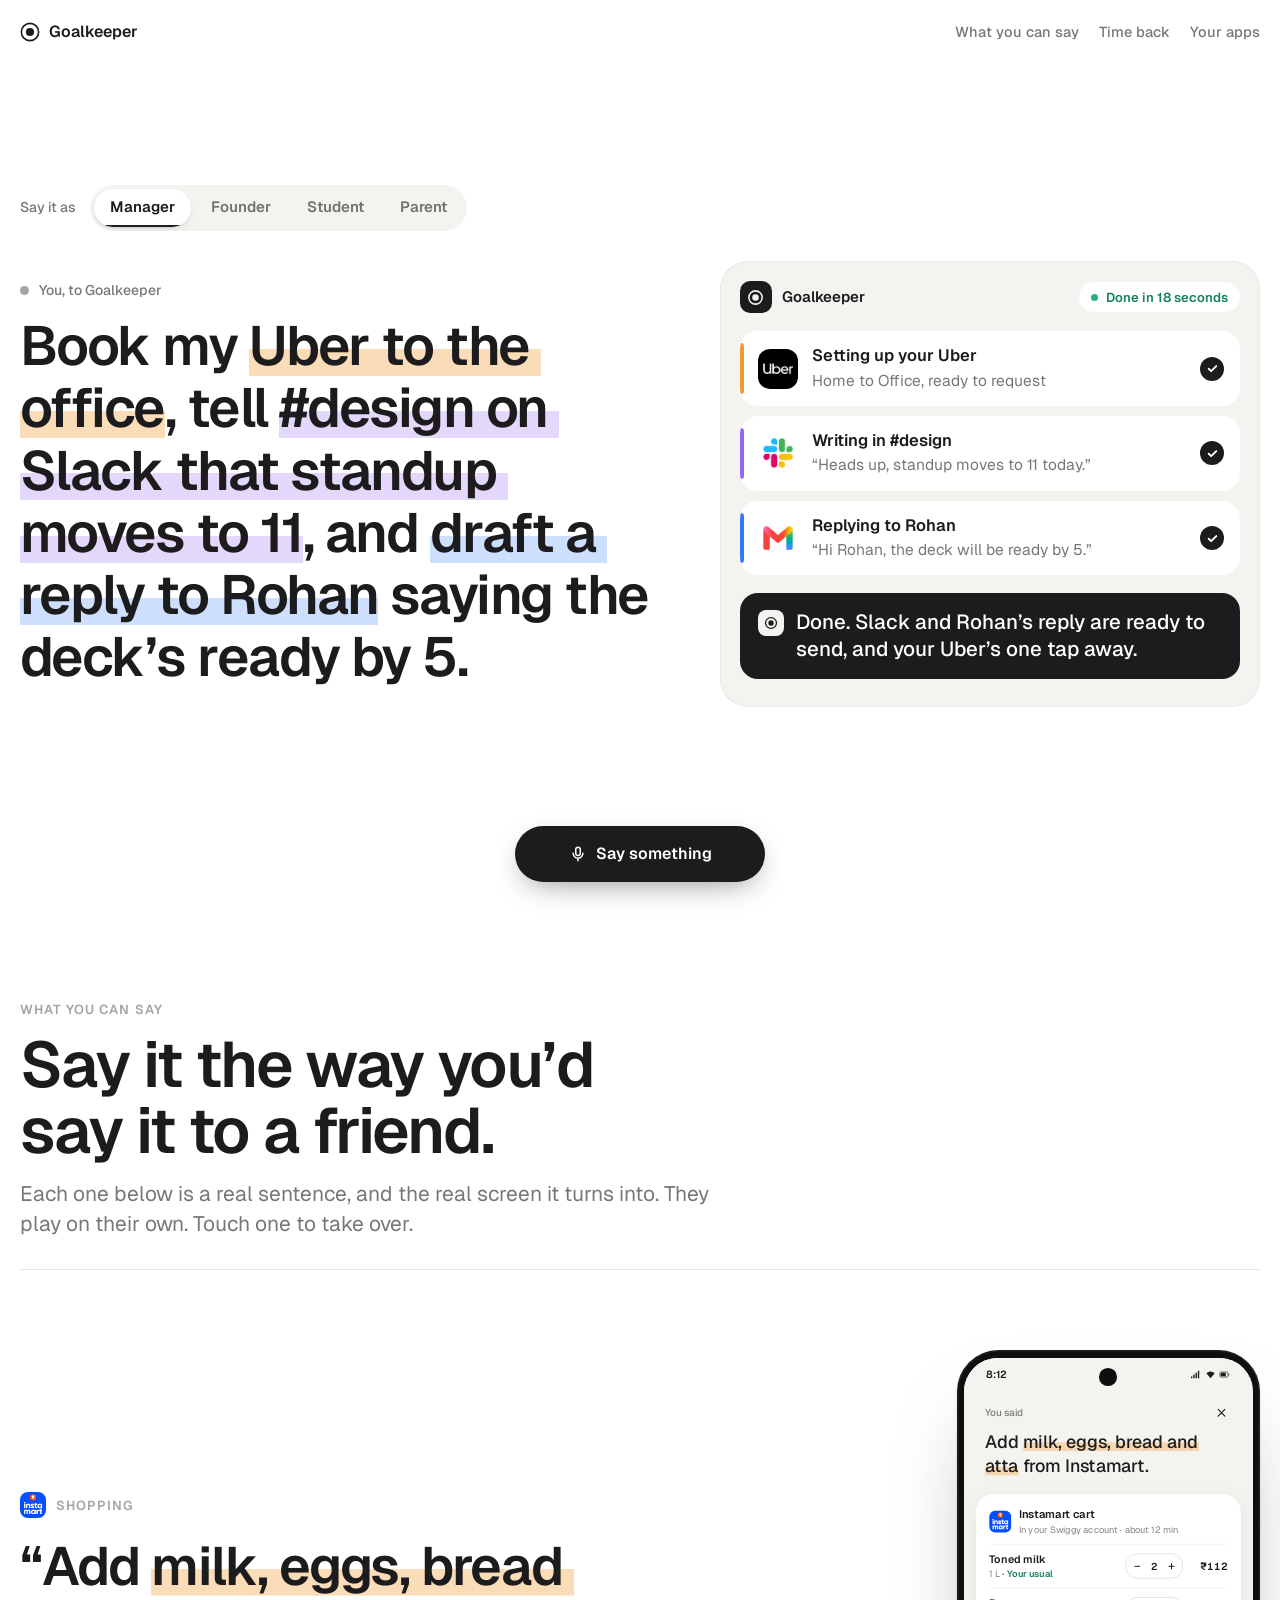
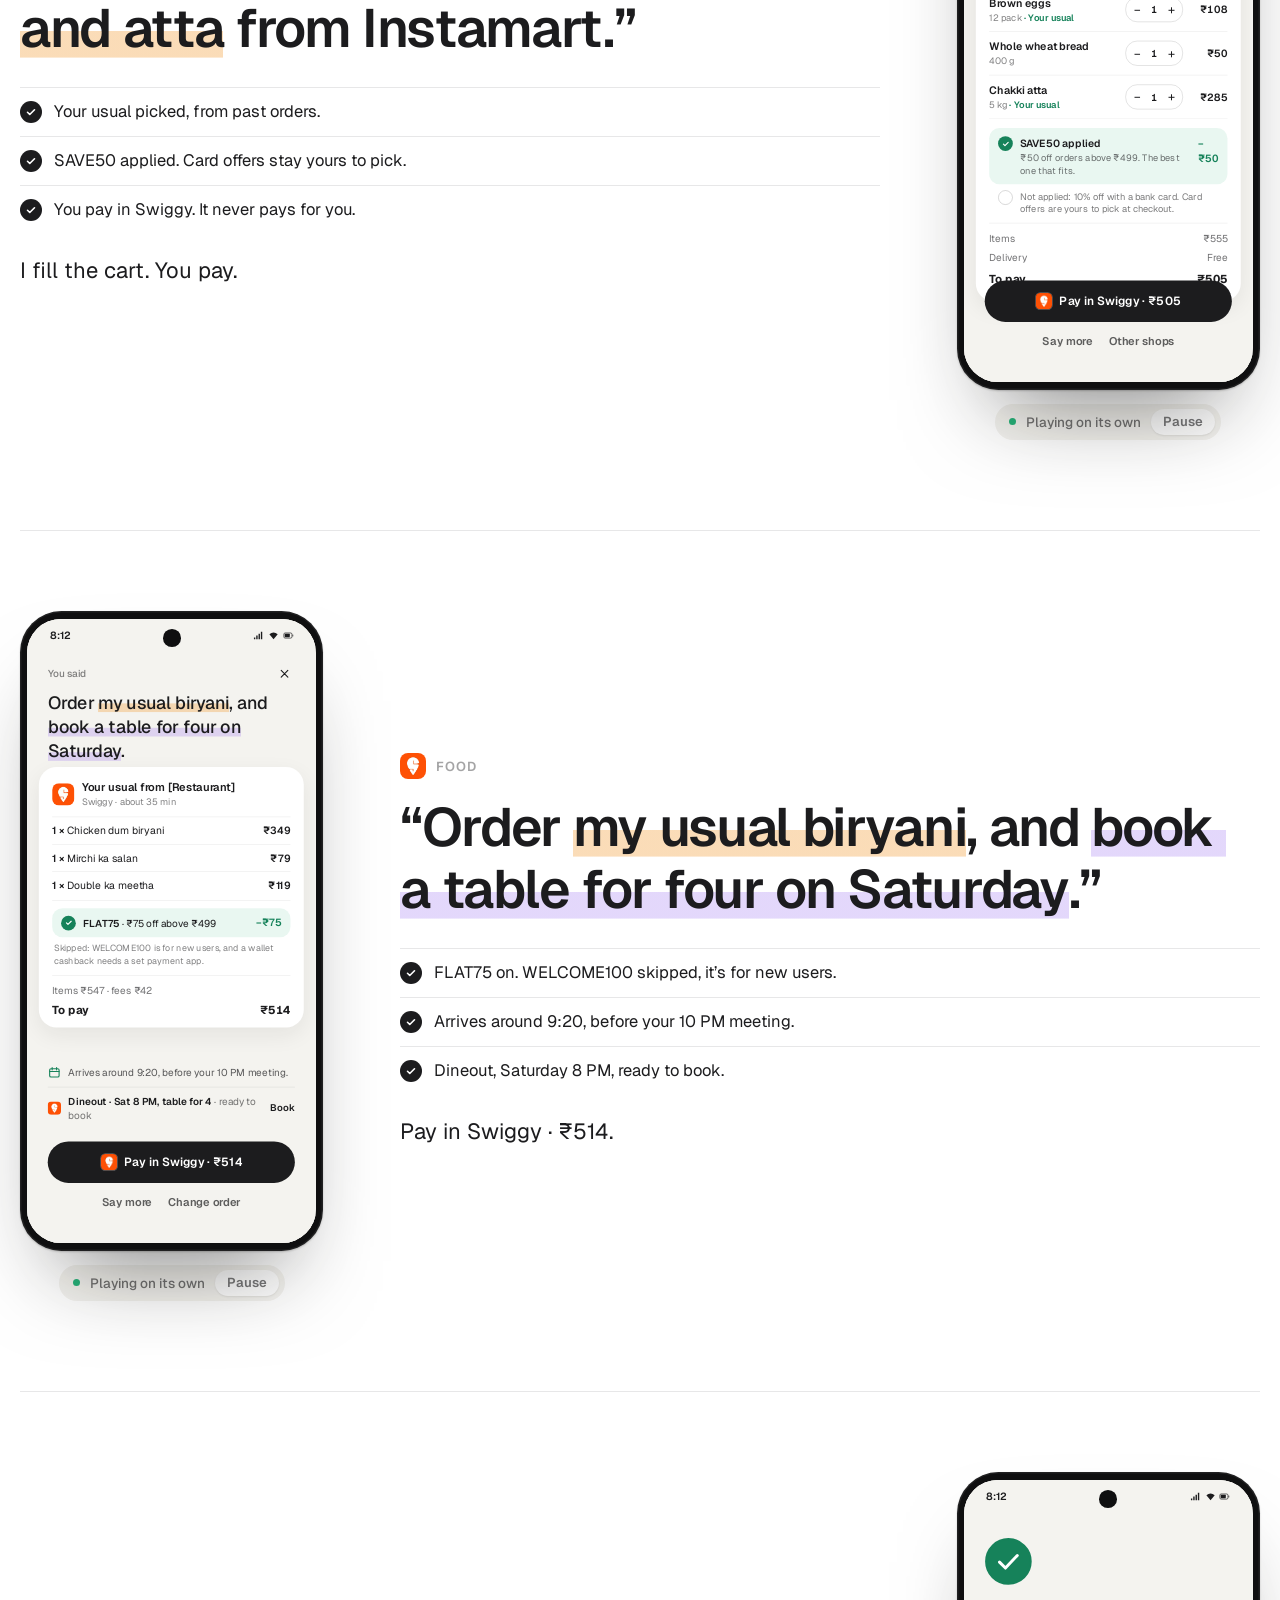
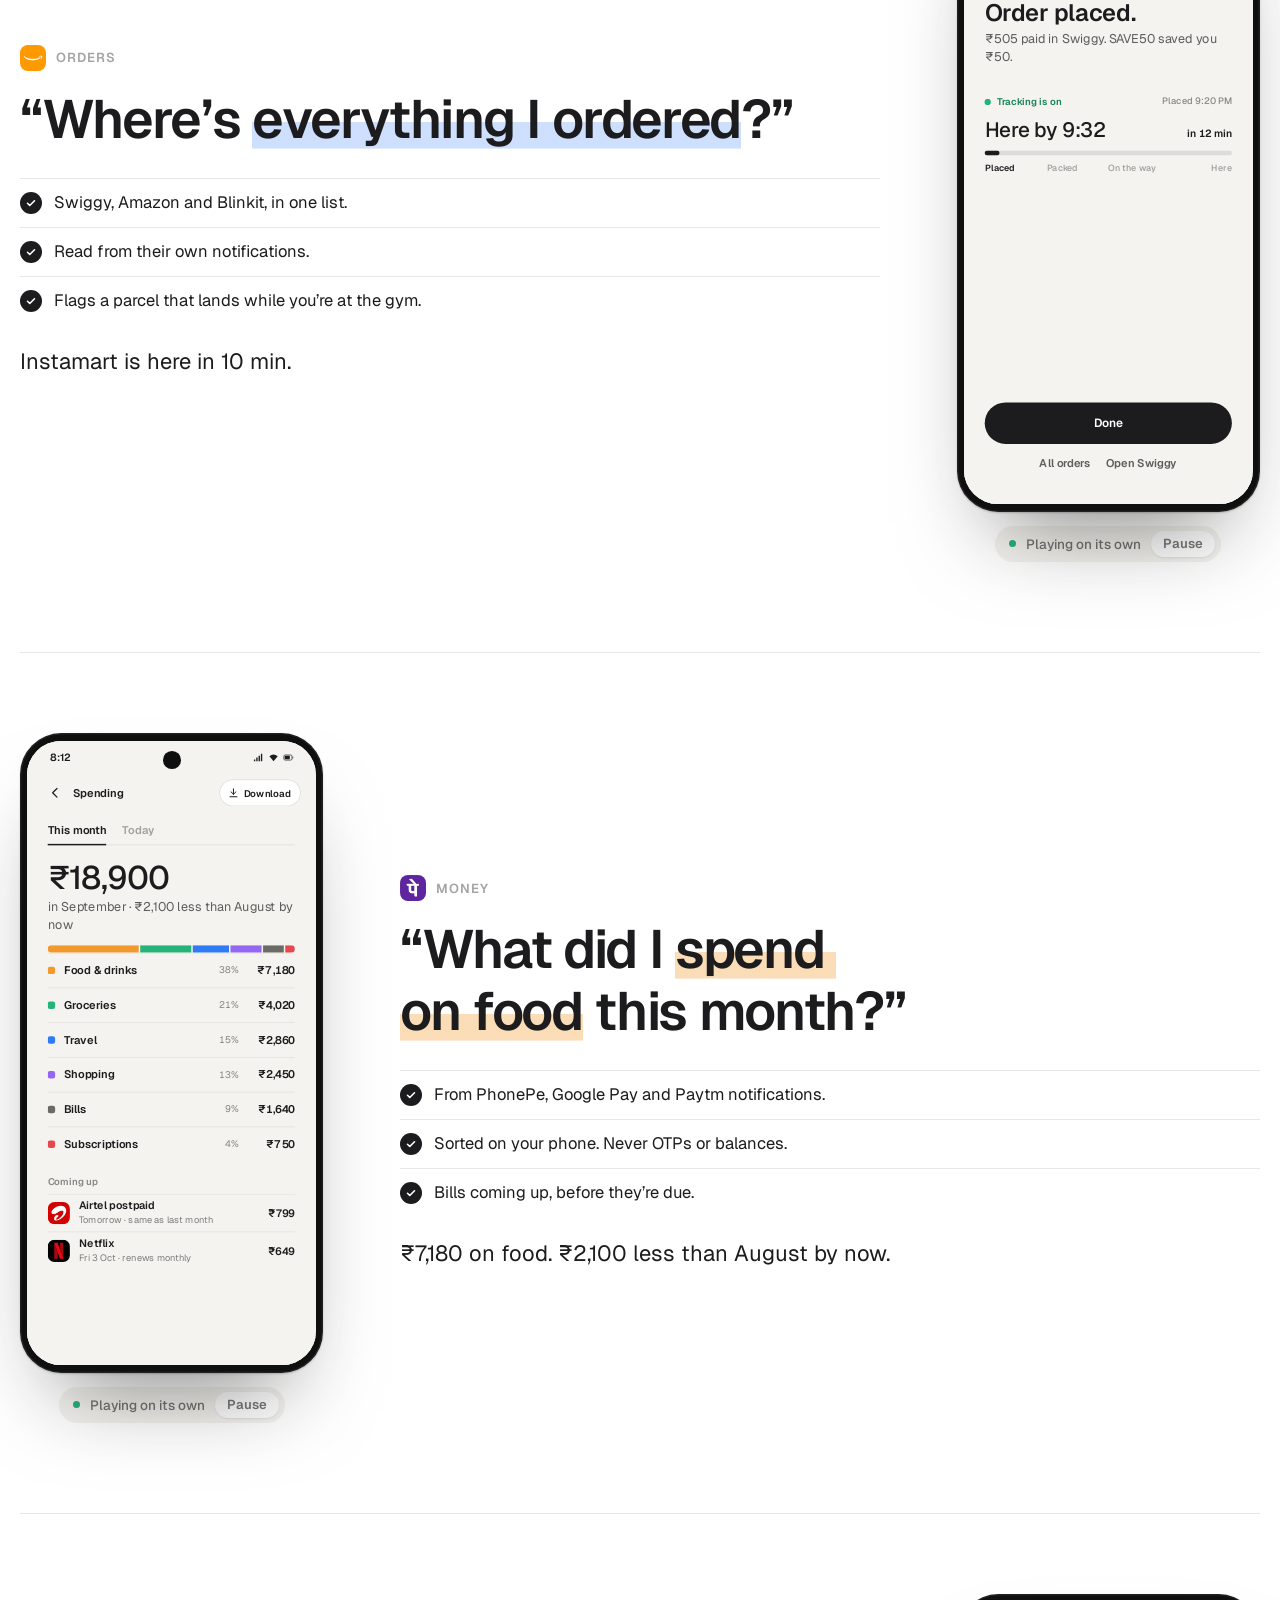
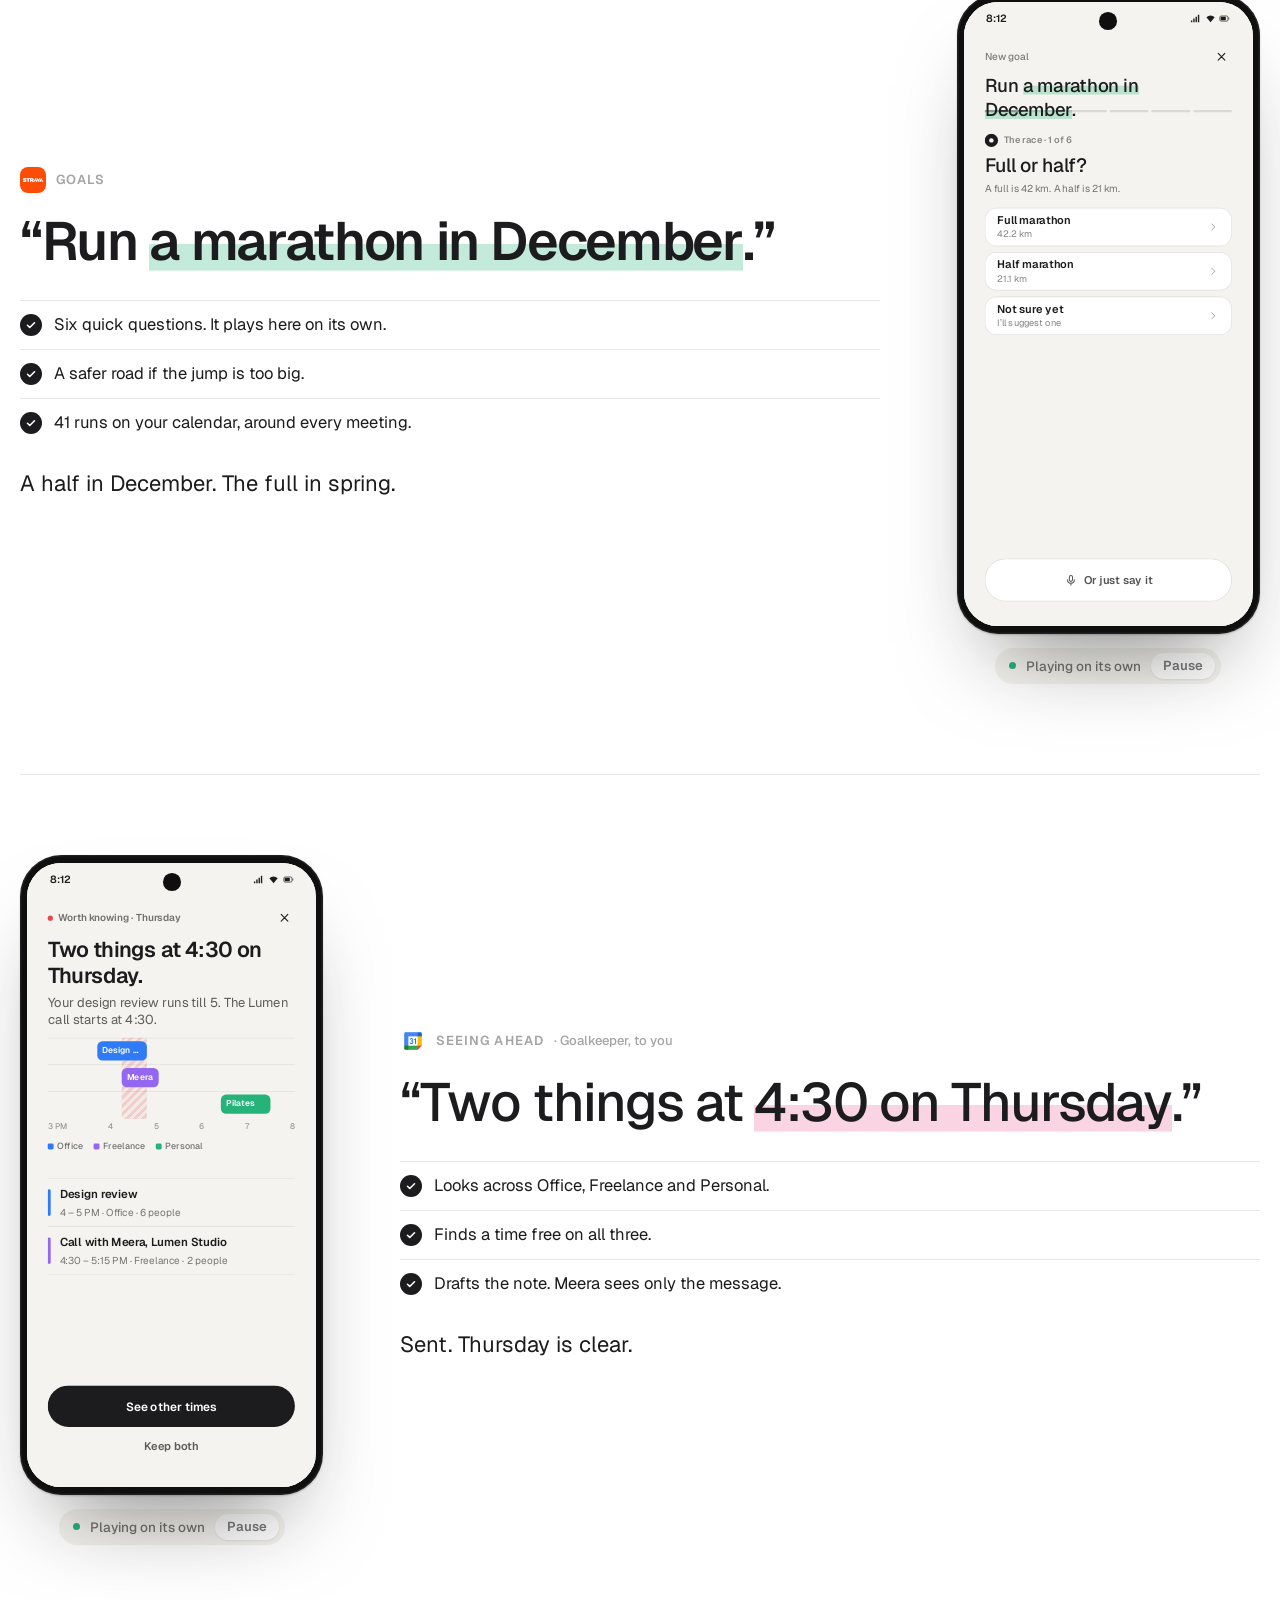
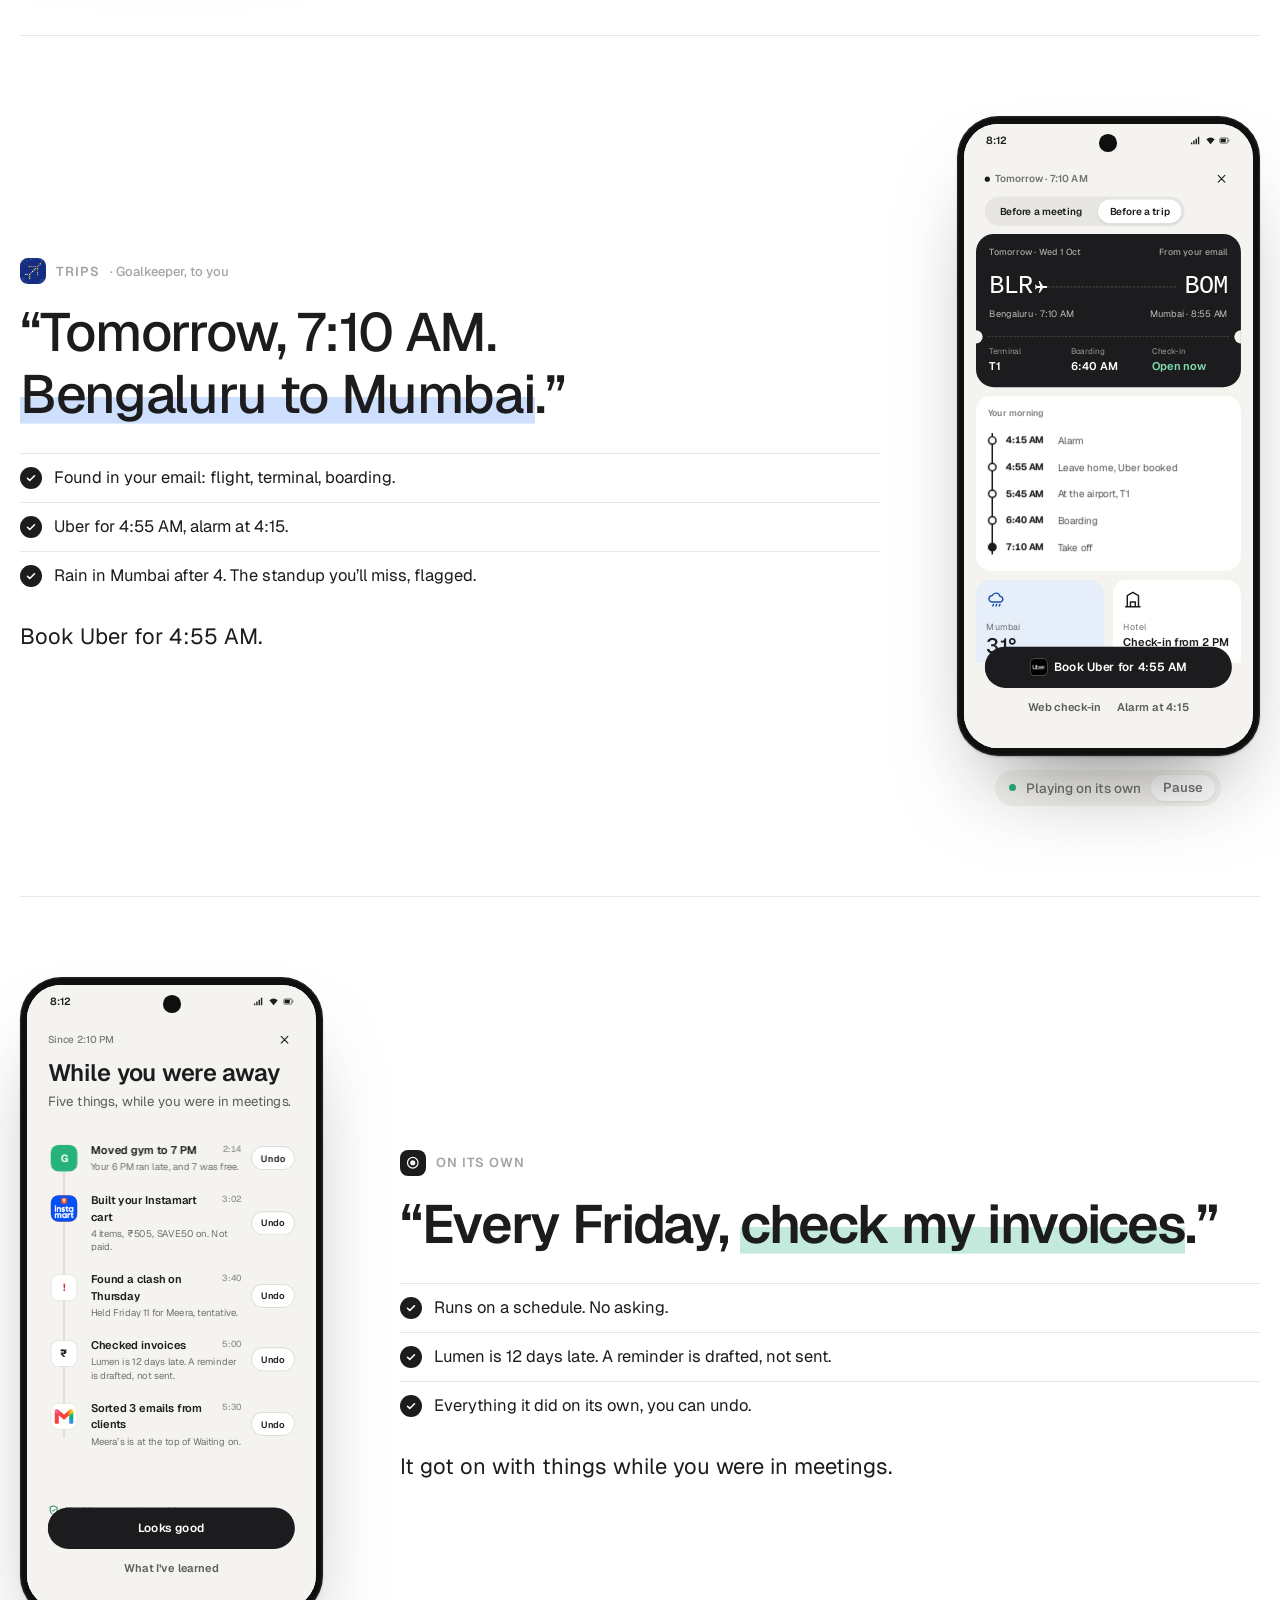
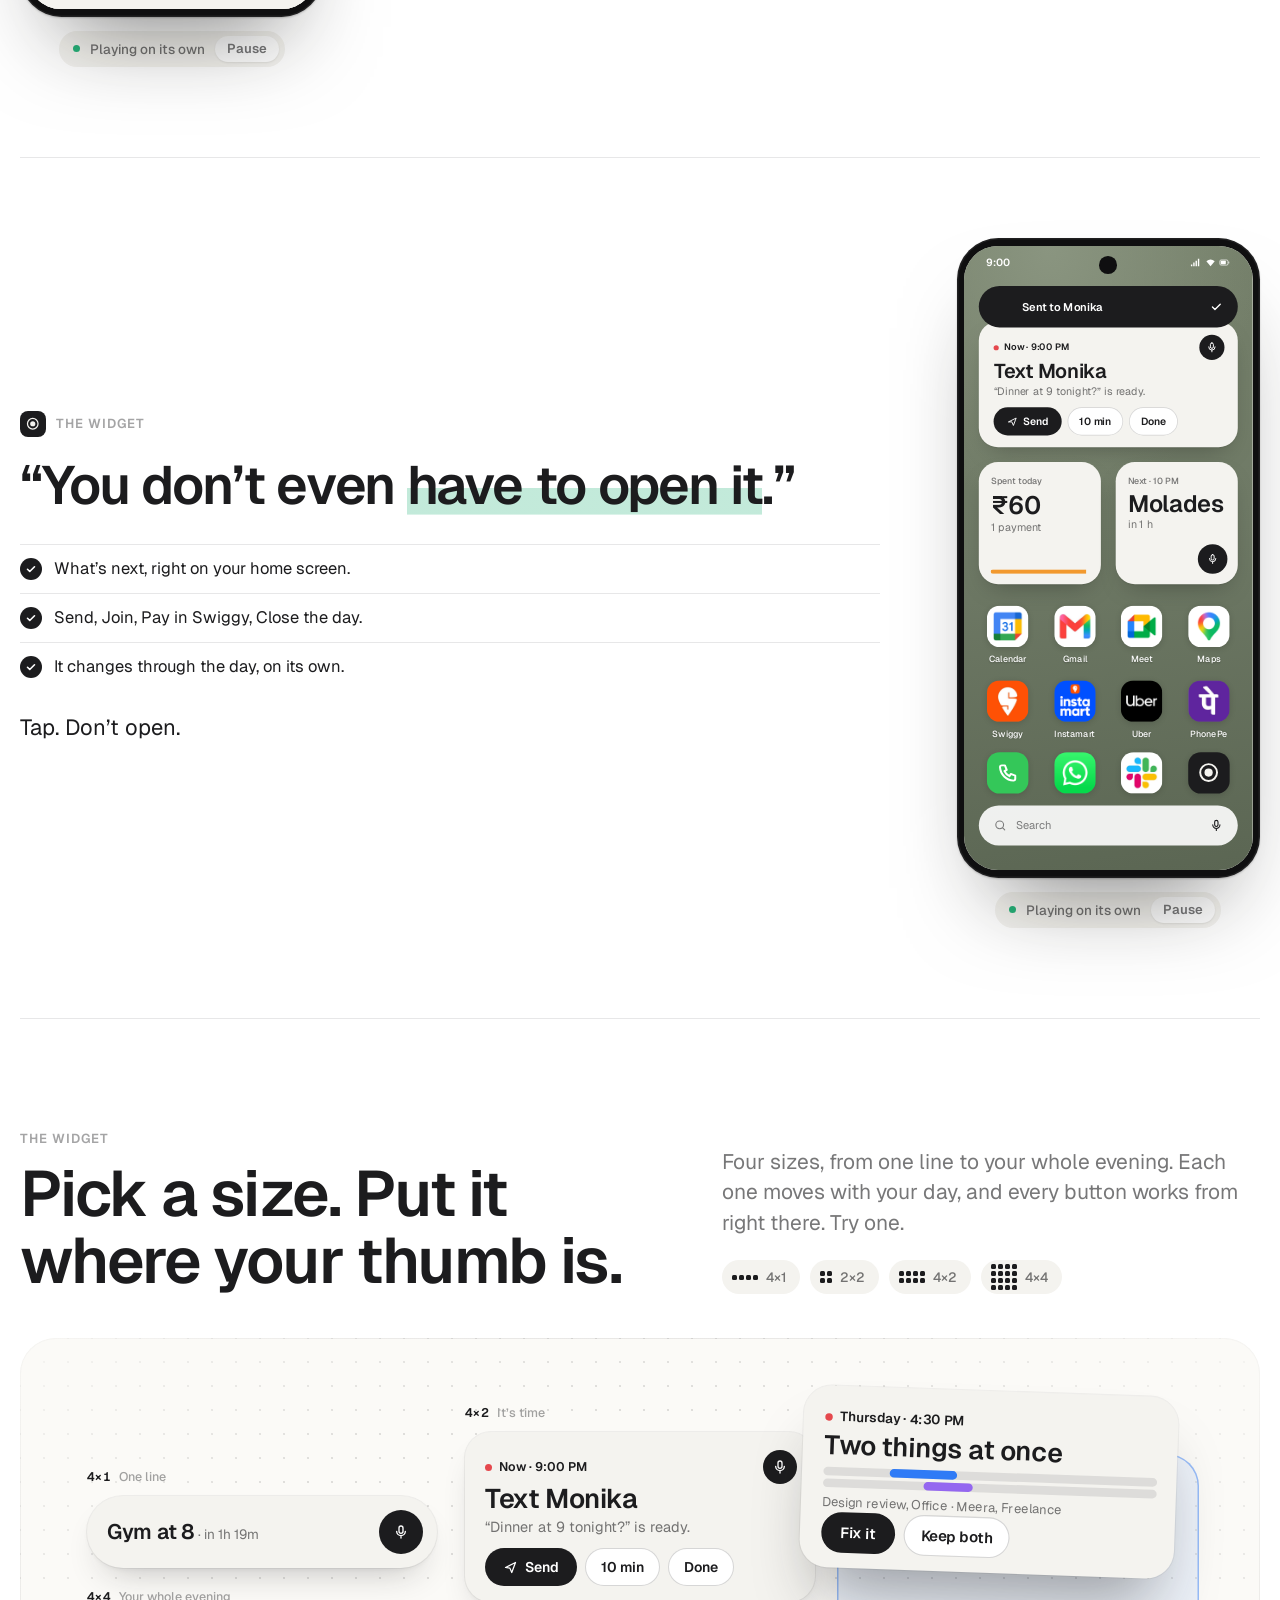
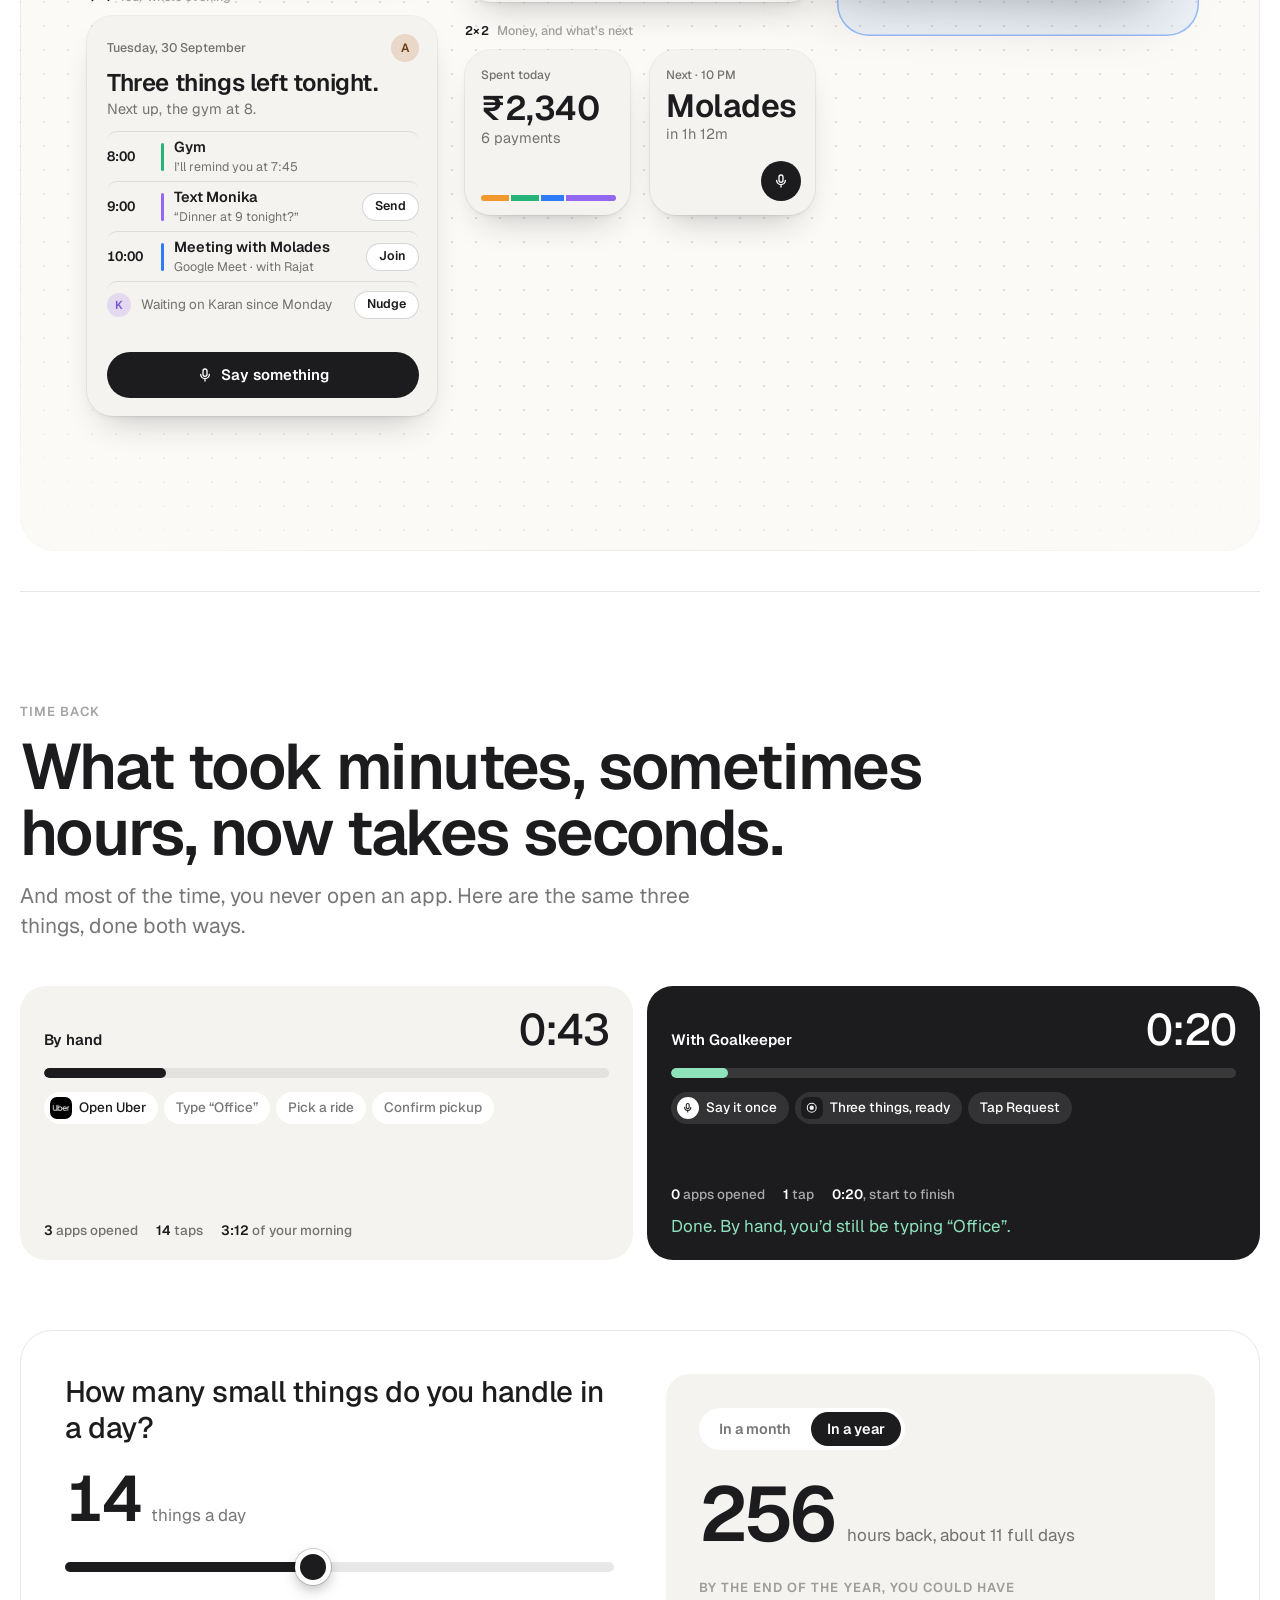
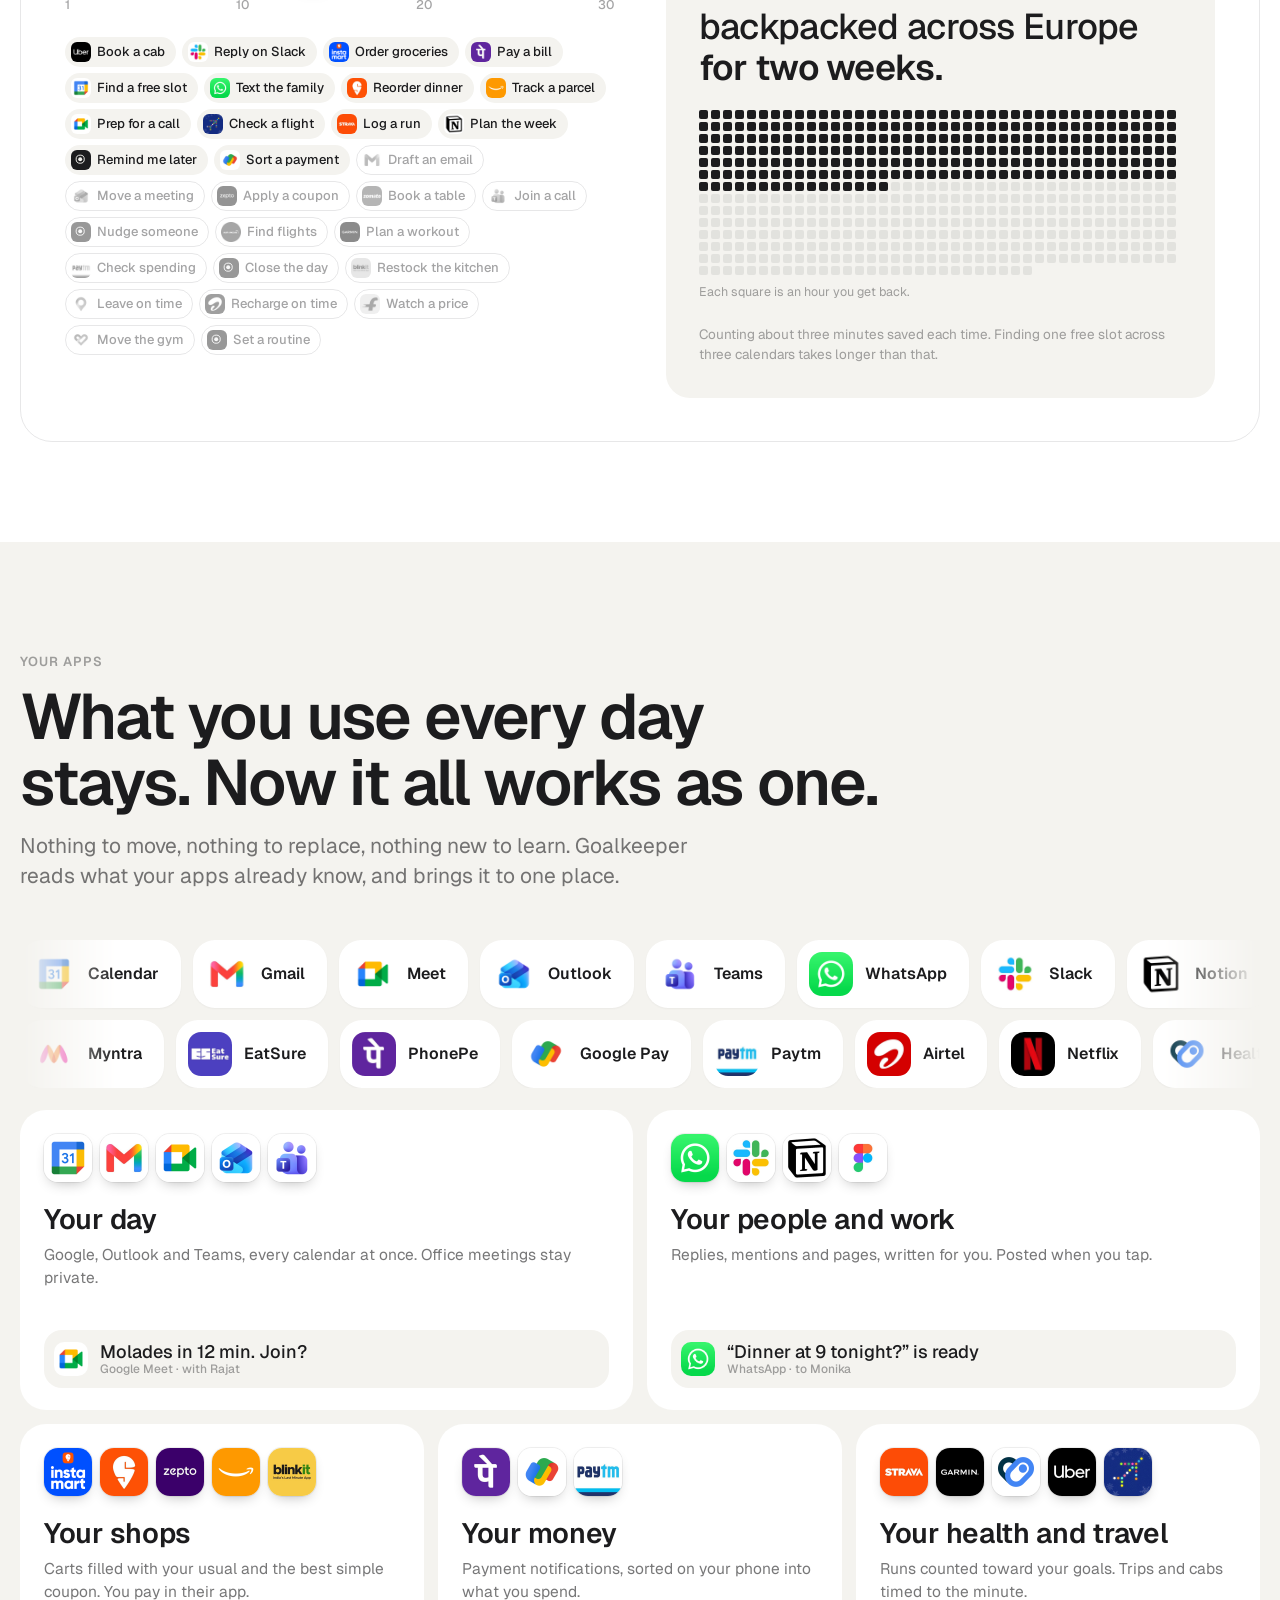
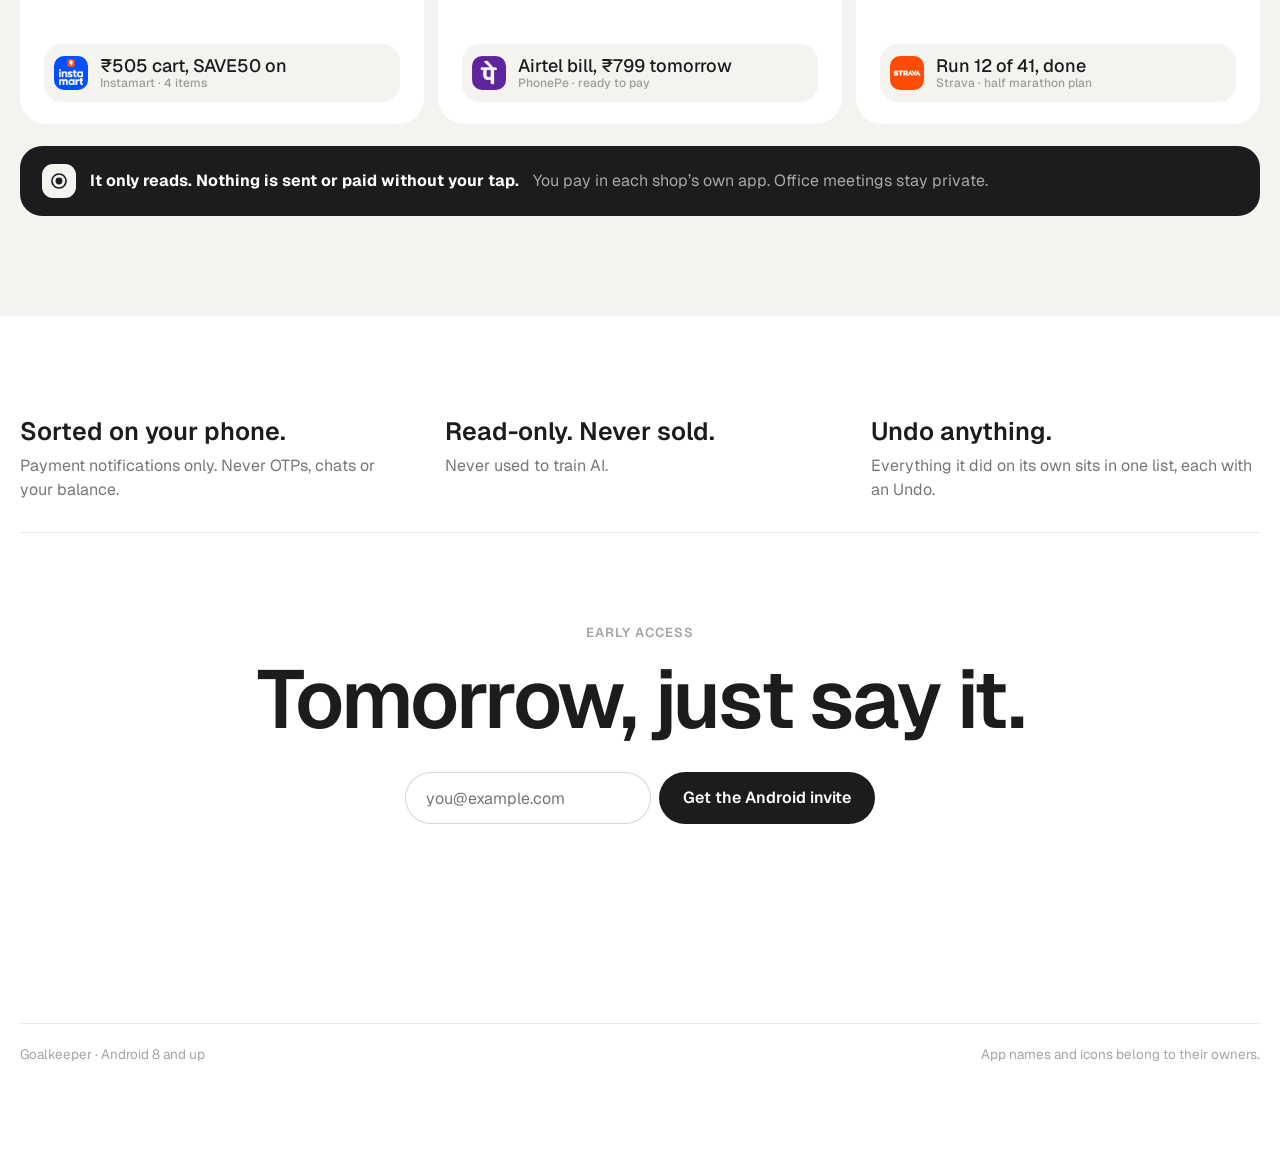
==== index.html @ 6b9ea8ff "Geist everywhere, no serif Newsreader is gone from the site, the widget kit and the screen boards. H" ====
<!doctype html>
<html lang="en">
<head>
<meta charset="utf-8">
<meta name="viewport" content="width=device-width,initial-scale=1,viewport-fit=cover">
<title>Goalkeeper · Just say it</title>
<meta name="description" content="Say it once. Goalkeeper fills the cart, finds the free slot, drafts the reply and puts your day on your home screen. For Android.">
<meta name="theme-color" content="#FFFFFF">
<meta property="og:type" content="website">
<meta property="og:title" content="Goalkeeper · Just say it">
<meta property="og:description" content="What took minutes, sometimes hours, now takes seconds. And most of the time, you never open an app.">
<meta property="og:url" content="https://goalkeeper-dun.vercel.app/">
<meta property="og:image" content="https://goalkeeper-dun.vercel.app/assets/og.jpg">
<meta property="og:image:width" content="2400">
<meta property="og:image:height" content="1260">
<meta property="og:image:alt" content="Goalkeeper: Say it once. I’ll take it from there. Home screen widgets with a meeting about to start and Join tapped.">
<meta name="twitter:card" content="summary_large_image">
<meta name="twitter:image" content="https://goalkeeper-dun.vercel.app/assets/og.jpg">
<link rel="icon" href="favicon.svg" type="image/svg+xml">
<link rel="preconnect" href="https://fonts.googleapis.com">
<link rel="preconnect" href="https://fonts.gstatic.com" crossorigin>
<link href="https://fonts.googleapis.com/css2?family=Geist:wght@400;500;600;700&display=swap" rel="stylesheet">
<link rel="stylesheet" href="assets/css/kit.css">
<link rel="stylesheet" href="assets/css/site.css">
</head>
<body>
<main class="wrap" id="top">
  <header class="top">
    <a class="brand" href="#top" aria-label="Goalkeeper"><svg viewBox="0 0 22 22" fill="none" aria-hidden="true"><circle cx="11" cy="11" r="9.5" stroke="currentColor" stroke-width="1.8"/><circle cx="11" cy="11" r="4.5" fill="currentColor"/></svg>Goalkeeper</a>
    <span class="sp"></span>
    <a class="l" href="#say">What you can say</a><a class="l" href="#fast">Time back</a><a class="l" href="#apps">Your apps</a>
  </header>

  <section class="hero" aria-label="Say it once">
    <div class="whorow"><span>Say it as</span><div class="who" id="who" role="tablist" aria-label="Who is talking"></div></div>
    <div class="hgrid">
      <div>
        <div class="you"><span class="rec" id="rec"></span><span>You, to Goalkeeper</span></div>
        <p class="said" id="said" aria-live="polite"></p>
      </div>
      <div class="gkc listen" id="gkc" aria-live="polite">
        <div class="gkh"><span class="mk" id="mk1"></span>Goalkeeper<span class="stt"><i></i><span id="stt">Listening</span></span></div>
        <div class="wave" aria-hidden="true"><i></i><i></i><i></i><i></i><i></i></div>
        <div class="steps" id="steps"></div>
        <p class="reply" id="reply"></p>
      </div>
    </div>
  </section>

  <section id="say">
    <div class="intro">
      <div class="kick">What you can say</div>
      <h2>Say it the way you’d say it to a friend.</h2>
      <p class="lede">Each one below is a real sentence, and the real screen it turns into. They play on their own. Touch one to take over.</p>
    </div>
    <div id="spreads"></div>
    <section class="place" id="widget" aria-label="The widget">
      <div class="head">
        <div><div class="kick">The widget</div><h2>Pick a size. Put it where your thumb is.</h2></div>
        <div><p class="lede">Four sizes, from one line to your whole evening. Each one moves with your day, and every button works from right there. Try one.</p>
          <div class="sizes" id="sizes"></div></div>
      </div>
      <div class="board" id="board">
        <div class="cols" id="cols"></div>
        <div class="ptoast" id="ptoast" role="status" aria-live="polite"></div>
      </div>
    </section>
  </section>

  <section class="fast" id="fast">
    <div class="kick">Time back</div>
    <h2>What took minutes, sometimes hours, now takes seconds.</h2>
    <p class="lede">And most of the time, you never open an app. Here are the same three things, done both ways.</p>
    <div class="race" id="race"></div>

    <div class="calc">
      <div>
        <label for="n">How many small things do you handle in a day?</label>
        <div class="nval"><b id="nv">8</b><span id="nl">things a day</span></div>
        <input type="range" id="n" min="1" max="30" value="8" aria-describedby="eq">
        <div class="rl"><span>1</span><span>10</span><span>20</span><span>30</span></div>
        <div class="chips" id="chips" aria-hidden="true"></div>
      </div>
      <div class="cr">
        <div class="pseg" role="group" aria-label="Over"><button type="button" data-p="m">In a month</button><button type="button" data-p="y" class="on">In a year</button></div>
        <div class="hrs"><b id="hv">146</b><span id="hu">hours back</span></div>
        <div class="eqk" id="eqk">By the end of the year, you could have</div>
        <p class="eq" id="eq" aria-live="polite"></p>
        <div class="waf" id="waf" aria-hidden="true"></div><div class="wafl" id="wafl">Each square is an hour you get back.</div>
        <p class="fine">Counting about three minutes saved each time. Finding one free slot across three calendars takes longer than that.</p>
      </div>
    </div>
  </section>
</main>

<section class="yapps" id="apps">
  <div class="wrap">
    <div class="kick">Your apps</div>
    <h2>What you use every day stays. Now it all works as one.</h2>
    <p class="lede">Nothing to move, nothing to replace, nothing new to learn. Goalkeeper reads what your apps already know, and brings it to one place.</p>
  </div>
  <div class="mq" aria-hidden="true"><div class="mrow" id="m1" style="--d:70s"></div><div class="mrow rev" id="m2" style="--d:80s"></div></div>
  <div class="wrap">
    <div class="bento" id="bento"></div>
    <div class="promise"><span class="mk" id="mk2"></span><b>It only reads. Nothing is sent or paid without your tap.</b><span>You pay in each shop’s own app. Office meetings stay private.</span></div>
  </div>
</section>

<div class="wrap">
  <section class="trust">
    <div><b>Sorted on your phone.</b><p>Payment notifications only. Never OTPs, chats or your balance.</p></div>
    <div><b>Read-only. Never sold.</b><p>Never used to train AI.</p></div>
    <div><b>Undo anything.</b><p>Everything it did on its own sits in one list, each with an Undo.</p></div>
  </section>
  <section class="join" id="join">
    <div class="kick">Early access</div>
    <p class="jb">Tomorrow, just say it.</p>
    <form id="jf" data-endpoint="" novalidate><label for="em" style="position:absolute;left:-9999px">Email</label><input id="em" type="email" placeholder="you@example.com" autocomplete="email"><button type="submit">Get the Android invite</button></form>
    <p class="fine" id="fine" aria-live="polite"></p>
  </section>
  <footer class="foot"><span>Goalkeeper · Android 8 and up</span><span>App names and icons belong to their owners.</span></footer>
</div>

<a class="pill" id="pill" href="#join" aria-label="Get early access"><span class="say" id="psay"></span><span class="dots" aria-hidden="true"><i></i><i></i><i></i><i></i><i></i></span></a>

<script src="assets/js/boards.js"></script>
<script src="assets/js/kit.js"></script>
<script src="assets/js/site.js"></script>
</body>
</html>
---- assets/css/kit.css ----
/* Goalkeeper kit: the phone, the home screen and the widget, drawn as the design canvas draws them */
.gk-phone{--k:.8;position:relative;width:calc(390px*var(--k) + 20px*var(--k));height:calc(844px*var(--k) + 20px*var(--k));padding:calc(10px*var(--k));border-radius:calc(56px*var(--k));background:#0F0F10;box-shadow:0 1px 2px rgba(0,0,0,.2),0 50px 90px -40px rgba(20,20,19,.55),inset 0 0 0 1.5px rgba(255,255,255,.07);flex-shrink:0}
.gk-scr{position:relative;width:calc(390px*var(--k));height:calc(844px*var(--k));border-radius:calc(46px*var(--k));overflow:hidden;background:#F4F3EF;isolation:isolate}
.gk-scr>.gk-view{position:absolute;left:0;top:0;width:390px;height:844px;transform:scale(var(--k));transform-origin:0 0;transition:opacity .45s ease,filter .45s ease}
.gk-scr>.gk-view.out{opacity:0;filter:blur(6px);pointer-events:none}
.gk-cam{position:absolute;left:50%;top:calc(14px*var(--k));width:calc(24px*var(--k));height:calc(24px*var(--k));margin-left:calc(-12px*var(--k));border-radius:50%;background:#0F0F10;z-index:30}
.gk-sb{position:absolute;left:0;right:0;top:0;height:calc(46px*var(--k));padding:0 calc(30px*var(--k));display:flex;align-items:center;justify-content:space-between;font:600 calc(14px*var(--k))/1 Geist,system-ui,sans-serif;color:#1C1C1E;z-index:25;pointer-events:none;transition:color .4s}
.gk-sb.light{color:#fff}
.gk-sb i{display:inline-flex;gap:calc(5px*var(--k));align-items:center}
.gk-sb svg{width:calc(15px*var(--k));height:calc(15px*var(--k))}

/* the home screen */
.gk-home{position:absolute;inset:0;background:radial-gradient(120% 70% at 30% 0%,#8A9580 0%,rgba(138,149,128,0) 60%),linear-gradient(172deg,#76816B 0%,#6F7A66 45%,#5B6653 100%);font-family:Geist,system-ui,sans-serif;color:#fff;overflow:hidden}
.gk-home .glance{position:absolute;left:24px;top:66px;display:flex;align-items:center;gap:8px;font-size:15px;font-weight:500;letter-spacing:.1px}
.gk-home .glance svg{width:17px;height:17px}
.gk-home .slot{position:absolute;left:20px;top:102px}
.gk-home .sqs{position:absolute;top:292px;display:flex;gap:20px;left:20px}
.gk-home .apps{position:absolute;left:14px;right:14px;top:486px;display:grid;grid-template-columns:repeat(4,1fr);row-gap:20px;justify-items:center}
.gk-home .app{display:flex;flex-direction:column;align-items:center;gap:7px;font-size:12px;font-weight:500;text-shadow:0 1px 2px rgba(0,0,0,.25)}
.gk-home .app img,.gk-home .app .gt{width:56px;height:56px;border-radius:17px;box-shadow:0 2px 8px rgba(0,0,0,.14)}
.gk-home .dock{position:absolute;left:14px;right:14px;bottom:104px;display:grid;grid-template-columns:repeat(4,1fr);justify-items:center}
.gk-home .dock img,.gk-home .dock .gt{width:56px;height:56px;border-radius:17px;box-shadow:0 2px 8px rgba(0,0,0,.14)}
.gk-home .search{position:absolute;left:20px;right:20px;bottom:34px;height:54px;border-radius:27px;background:rgba(255,255,255,.9);color:#1C1C1E;display:flex;align-items:center;gap:12px;padding:0 20px;font-size:15px;color:rgba(28,28,30,.55)}
.gk-home .search svg{width:18px;height:18px}
.gk-home .search b{margin-left:auto;color:#1C1C1E;display:flex}
.gt{display:grid;place-items:center}
.gt svg{width:52%;height:52%}
.gt.gk{background:#1C1C1E;color:#F4F3EF}
.gt.ph{background:#34C759;color:#fff}
.gt.hc{background:#fff;color:#1C1C1E}
.gk-toast{position:absolute;left:20px;right:20px;top:54px;height:56px;border-radius:28px;background:#1C1C1E;color:#fff;display:flex;align-items:center;gap:12px;padding:0 20px 0 10px;font:600 15px Geist,system-ui,sans-serif;z-index:20;opacity:0;transform:translateY(-16px);transition:opacity .35s,transform .45s cubic-bezier(.34,1.56,.64,1)}
.gk-toast.on{opacity:1;transform:none}
.gk-toast img,.gk-toast .gt{width:36px;height:36px;border-radius:11px}
.gk-toast svg.ck{width:18px;height:18px;margin-left:auto}
.bounce{animation:gkBounce .7s cubic-bezier(.34,1.56,.64,1)}
@keyframes gkBounce{40%{transform:translateY(-14px) scale(1.12)}}
.gk-tap{position:absolute;width:46px;height:46px;margin:-23px 0 0 -23px;border-radius:50%;background:rgba(255,255,255,.35);box-shadow:0 0 0 2px rgba(255,255,255,.8),0 0 0 6px rgba(28,28,30,.15);pointer-events:none;z-index:40;animation:gkTap .7s ease-out forwards}
@keyframes gkTap{from{transform:scale(.3);opacity:1}to{transform:scale(1.6);opacity:0}}

/* the widget, every size and moment (Widget.dc, WidgetMore.dc) */
.w{position:relative;width:350px;height:170px;box-sizing:border-box;padding:18px 18px 16px 20px;border-radius:26px;background:#F4F3EF;color:#1C1C1E;display:flex;flex-direction:column;font-family:Geist,system-ui,sans-serif;text-shadow:none;box-shadow:0 1px 2px rgba(0,0,0,.08),0 14px 34px -16px rgba(0,0,0,.35);overflow:hidden}
.w *{box-sizing:border-box}
.w .in{display:flex;flex-direction:column;flex:1;min-height:0;transition:opacity .35s,filter .35s,transform .45s cubic-bezier(.22,1,.36,1)}
.w .in.swap{opacity:0;filter:blur(5px);transform:translateY(6px)}
.w-top{display:flex;align-items:center;justify-content:space-between;min-height:34px;flex-shrink:0}
.w-top:not(:has(.w-mic)){min-height:22px}
.w-t,.w-i,.w-s{flex-shrink:0}
.w-meta{display:flex;align-items:center;gap:7px;font-size:12.5px;font-weight:500;color:rgba(28,28,30,.6);white-space:nowrap}
.w-meta.on{font-weight:600;color:#1C1C1E}
.w-meta img{width:18px;height:18px;border-radius:5px}
.w-dot{width:7px;height:7px;border-radius:4px;flex-shrink:0}
.w-mic{width:34px;height:34px;border-radius:17px;background:#1C1C1E;color:#fff;display:flex;align-items:center;justify-content:center;flex-shrink:0}
.w-mic svg{width:16px;height:16px}
.w-t{font-family:Geist,system-ui,sans-serif;font-weight:600;font-size:27px;line-height:30px;letter-spacing:-.4px;white-space:nowrap;overflow:hidden;text-overflow:ellipsis}
.w-t.sm{font-size:25px}
.w-i{font-family:Geist,system-ui,sans-serif;font-size:14.5px;line-height:20px;color:rgba(28,28,30,.6);margin-top:3px;white-space:nowrap;overflow:hidden;text-overflow:ellipsis}
.w-s{font-size:13.5px;color:rgba(28,28,30,.6);margin-top:2px}
.w-f{flex-grow:1}
.w-bar{position:relative;height:6px;border-radius:3px;background:rgba(28,28,30,.1)}
.w-bar span{position:absolute;top:0;bottom:0;border-radius:3px}
.w-bar b{position:absolute;top:-4px;bottom:-4px;width:2px;border-radius:1px;background:#1C1C1E;transition:left 1s ease}
.w-lab{display:flex;justify-content:space-between;margin-top:6px;font-size:11px;font-weight:500;color:rgba(28,28,30,.42)}
.w-btns{display:flex;gap:8px;align-items:center}
.wb{position:relative;height:38px;padding:0 15px;border-radius:19px;border:1px solid rgba(28,28,30,.18);background:#fff;display:flex;align-items:center;gap:7px;font-size:14px;font-weight:600;white-space:nowrap;color:#1C1C1E}
.wb.s{background:#1C1C1E;color:#fff;border:0;padding:0 18px}
.wb svg{width:15px;height:15px}
.w-dots{display:flex;gap:5px;margin-right:auto}
.w-dots i{width:12px;height:12px;border-radius:6px;border:1.5px solid #1C1C1E;background:#1C1C1E}
.w-dots i.o{background:transparent;border-color:rgba(28,28,30,.18)}
.w-seg{display:grid;grid-template-columns:repeat(4,minmax(0,1fr));gap:4px}
.w-seg span{height:5px;border-radius:3px;background:rgba(28,28,30,.1);position:relative;overflow:hidden}
.w-seg span i{position:absolute;inset:0;background:#1C1C1E;transform-origin:left;transition:transform .8s ease}
.w-segl{display:grid;grid-template-columns:repeat(4,minmax(0,1fr));gap:4px;margin-top:6px;font-size:11px;font-weight:500;color:rgba(28,28,30,.42)}
.w-segl .on{color:#1C1C1E;font-weight:600}
.w.sq{width:165px;height:165px;padding:16px 14px 14px 16px}
.w.sq .w-meta{font-size:12px}
.w.sq .big{font-family:Geist,system-ui,sans-serif;font-weight:600;font-size:34px;line-height:40px;letter-spacing:-.5px;margin-top:4px;white-space:nowrap}
.w.sq .w-i{font-size:14.5px;margin-top:0}
.w.line{height:72px;border-radius:36px;padding:0 14px 0 20px;flex-direction:row;align-items:center;gap:10px}
.w.line .in{flex-direction:row;align-items:center;gap:10px}
.w.tall{height:400px;padding:18px 18px 18px 20px}
.w-row{height:50px;display:flex;align-items:center;gap:10px;border-top:1px solid rgba(28,28,30,.1)}
.w-row .tm{width:44px;flex-shrink:0;font-size:13.5px;font-weight:600;font-variant-numeric:tabular-nums}
.w-row .cb{width:3px;height:28px;border-radius:2px;flex-shrink:0}
.w-row .tx{flex-grow:1;min-width:0}
.w-row .tx b{display:block;font-size:14.5px;font-weight:600;white-space:nowrap;overflow:hidden;text-overflow:ellipsis}
.w-row .tx span{display:block;font-size:12.5px;color:rgba(28,28,30,.6);white-space:nowrap;overflow:hidden;text-overflow:ellipsis}
.w-row .wb{height:28px;padding:0 12px;font-size:12.5px;border-radius:14px}
.w-say{height:46px;border-radius:23px;background:#1C1C1E;color:#fff;display:flex;align-items:center;justify-content:center;gap:8px;font-size:15px;font-weight:600}
.w-say svg{width:16px;height:16px}
.w-av{width:28px;height:28px;border-radius:14px;background:#E9D7C7;color:#6B3A16;display:flex;align-items:center;justify-content:center;font-size:12px;font-weight:600}
@media (prefers-reduced-motion:reduce){.gk-scr>.gk-view,.w .in,.gk-toast{transition:none}.bounce,.gk-tap{animation:none}}
---- assets/css/site.css ----
/* Goalkeeper website: page layout and sections. The phone, home screen and widget live in kit.css. */
/* Layout: an editorial page of things people say, each set huge in Geist, each answered by the real screen.
   Talk's pill follows you down the page. Every phone plays on its own until you touch it. */
:root{
  --bg:#FFFFFF; --paper:#F4F3EF; --ink:#1C1C1E; --ink2:rgba(28,28,30,.6); --ink3:rgba(28,28,30,.4); --line:rgba(28,28,30,.1);
  --c-err:#F2992E; --c-msg:#9467F0; --c-meet:#2F7BF6; --c-fit:#26B37A; --c-fam:#EE4C8A;
  --h-err:rgba(242,153,46,.34); --h-msg:rgba(148,103,240,.26); --h-meet:rgba(47,123,246,.24); --h-fit:rgba(38,179,122,.28); --h-fam:rgba(238,76,138,.24);
  --sans:"Geist",system-ui,-apple-system,"Segoe UI",sans-serif; color-scheme:light;
}
*{box-sizing:border-box}
html{scroll-behavior:smooth;overflow-x:clip}
body{background:var(--bg);color:var(--ink);font-family:var(--sans);font-size:16px;line-height:1.5;padding-inline:20px;margin:0;-webkit-font-smoothing:antialiased}
a{color:inherit;text-decoration:none}
img{display:block;max-width:100%}
button{font:inherit;color:inherit;cursor:pointer}
:focus-visible{outline:2px solid #2F7BF6;outline-offset:3px;border-radius:8px}
.wrap{max-width:1280px;margin-inline:auto}
.hl{background-repeat:no-repeat;background-position:0 88%;background-size:100% 38%;-webkit-box-decoration-break:clone;box-decoration-break:clone}
.hl.e{background-image:linear-gradient(var(--h-err),var(--h-err))}.hl.m{background-image:linear-gradient(var(--h-msg),var(--h-msg))}.hl.b{background-image:linear-gradient(var(--h-meet),var(--h-meet))}.hl.g{background-image:linear-gradient(var(--h-fit),var(--h-fit))}.hl.p{background-image:linear-gradient(var(--h-fam),var(--h-fam))}
.w8{display:inline-block;white-space:pre}
.kick{font-size:13px;font-weight:600;letter-spacing:.08em;text-transform:uppercase;color:var(--ink3)}
h2{font-family:var(--sans);font-weight:600;font-size:clamp(38px,5vw,68px);line-height:1.04;letter-spacing:-.025em;margin:12px 0 0;text-wrap:balance}
.lede{font-family:var(--sans);font-weight:400;font-size:21px;line-height:1.45;color:var(--ink2);margin:14px 0 0;max-width:34em}

/* nav */
.top{display:flex;align-items:center;gap:20px;height:64px}
.brand{display:flex;align-items:center;gap:9px;font-weight:600;font-size:16px}
.brand svg{width:20px;height:20px}
.top .sp{flex:1}
.top a.l{font-size:14.5px;font-weight:500;color:var(--ink2)}

/* hero: you say it on the left, Goalkeeper does it on the right, all inside one screen */
.hero{min-height:calc(100svh - 64px);display:flex;flex-direction:column;justify-content:center;gap:clamp(18px,3.4vh,34px);padding-block:clamp(12px,3vh,36px) clamp(70px,11vh,110px)}
.whorow{display:flex;align-items:center;gap:14px;flex-wrap:wrap}
.whorow>span{font-size:14px;font-weight:500;color:var(--ink2)}
.who{display:inline-flex;gap:4px;padding:4px;border-radius:24px;background:var(--paper);max-width:100%;overflow-x:auto;scrollbar-width:none}
.who button{position:relative;height:38px;padding:0 16px;border:0;border-radius:19px;background:none;font-size:15px;font-weight:600;color:var(--ink2);white-space:nowrap;overflow:hidden;transition:background .3s,color .3s,box-shadow .3s}
.who button.on{background:#fff;color:var(--ink);box-shadow:0 1px 2px rgba(0,0,0,.08),0 4px 12px -6px rgba(0,0,0,.2)}
.who button i{position:absolute;left:0;bottom:0;height:2px;width:0;background:var(--ink);border-radius:1px}
.who button span{position:relative}
.hgrid{display:grid;grid-template-columns:minmax(0,1.2fr) minmax(0,1fr);gap:clamp(28px,4vw,64px);align-items:center}
.you{display:flex;align-items:center;gap:10px;font-size:14px;font-weight:500;color:var(--ink2)}
.you .rec{width:9px;height:9px;border-radius:50%;background:#E5484D;animation:blink 1.1s infinite}
.you .rec.off{animation:none;background:var(--ink3)}
@keyframes blink{50%{opacity:.35}}
.said{font-family:var(--sans);font-weight:600;font-size:min(4.3vw,6.6vh,64px);line-height:1.13;letter-spacing:-.028em;margin:14px 0 0;min-height:4.6em}
#said .hl{background-size:0% 38%;transition:background-size .7s cubic-bezier(.3,.7,.2,1)}
#said .hl.lit{background-size:100% 38%}
#said .hl.now{background-size:100% 88%}
/* Goalkeeper's side */
.gkc{position:relative;border-radius:28px;background:var(--paper);padding:20px 20px 22px;min-height:446px;display:flex;flex-direction:column;box-shadow:inset 0 0 0 1px rgba(28,28,30,.05)}
.gkh{display:flex;align-items:center;gap:10px;font-size:15px;font-weight:600}
.gkh .mk{width:32px;height:32px;border-radius:10px;background:var(--ink);color:#F4F3EF;display:grid;place-items:center}
.gkh .mk svg{width:17px;height:17px}
.gkh .stt{margin-left:auto;display:flex;align-items:center;gap:8px;height:30px;padding:0 12px;border-radius:15px;background:#fff;font-size:13px;font-weight:600;color:var(--ink2);transition:color .3s}
.gkh .stt i{width:7px;height:7px;border-radius:4px;background:#E5484D;animation:blink 1.1s infinite}
.gkc.work .stt i{background:var(--c-meet)}
.gkc.done .stt{color:#16825A}.gkc.done .stt i{background:var(--c-fit);animation:none}
.wave{flex:1;display:flex;align-items:center;justify-content:center;gap:6px;transition:opacity .3s}
.wave i{width:6px;height:10px;border-radius:3px;background:var(--ink);opacity:.8;animation:wv 1s ease-in-out infinite}
.wave i:nth-child(2){animation-delay:.12s}.wave i:nth-child(3){animation-delay:.24s}.wave i:nth-child(4){animation-delay:.36s}.wave i:nth-child(5){animation-delay:.48s}
@keyframes wv{50%{height:44px}}
.gkc:not(.listen) .wave{display:none}
.gkc.listen .steps,.gkc.listen .reply{display:none}
.steps{display:flex;flex-direction:column;gap:10px;margin-top:18px}
.st{position:relative;display:flex;align-items:center;gap:14px;padding:14px 16px 14px 18px;border-radius:18px;background:#fff;opacity:0;transform:translateY(14px) scale(.98);transition:opacity .45s,transform .6s cubic-bezier(.2,.7,.2,1),box-shadow .4s;overflow:hidden}
.st:before{content:"";position:absolute;left:0;top:12px;bottom:12px;width:4px;border-radius:0 3px 3px 0;background:var(--c)}
.st.in{opacity:1;transform:none}
.st.run{box-shadow:0 0 0 2px var(--c),0 10px 26px -14px rgba(0,0,0,.35)}
.st img,.st .gt{width:40px;height:40px;border-radius:12px;flex-shrink:0}
.st .tx{flex:1;min-width:0}
.st .tx b{display:block;font-size:16.5px;font-weight:600;line-height:1.3}
.st .tx span{display:block;font-family:var(--sans);font-weight:400;font-size:15.5px;color:var(--ink2);margin-top:2px;white-space:nowrap;overflow:hidden;text-overflow:ellipsis;opacity:0;transform:translateY(4px);transition:opacity .4s,transform .4s}
.st.ok .tx span{opacity:1;transform:none}
.sp20{width:24px;height:24px;flex-shrink:0;position:relative}
.sp20:before{content:"";position:absolute;inset:1px;border-radius:50%;border:2px solid rgba(28,28,30,.12);border-top-color:var(--ink);animation:rot .9s linear infinite}
.sp20 b{position:absolute;inset:0;border-radius:50%;background:var(--ink);color:#fff;display:grid;place-items:center;opacity:0;transform:scale(.4);transition:opacity .2s,transform .35s cubic-bezier(.3,1.6,.5,1)}
.sp20 b svg{width:13px;height:13px}
.st.ok .sp20:before{opacity:0}
.st.ok .sp20 b{opacity:1;transform:none}
@keyframes rot{to{transform:rotate(360deg)}}
.reply{display:flex;gap:12px;align-items:flex-start;margin:18px 0 0;padding:16px 18px;border-radius:18px;background:var(--ink);color:#fff;font-family:var(--sans);font-weight:500;font-size:clamp(19px,1.6vw,22px);line-height:1.3;opacity:0;transform:translateY(10px);transition:opacity .5s,transform .6s cubic-bezier(.2,.7,.2,1)}
.reply .mk{width:26px;height:26px;border-radius:8px;background:#F4F3EF;color:var(--ink);display:grid;place-items:center;flex-shrink:0;margin-top:1px}
.reply .mk svg{width:14px;height:14px}
.reply.in{opacity:1;transform:none}

/* the pill that follows you */
.pill{position:fixed;left:50%;bottom:calc(18px + env(safe-area-inset-bottom,0px));transform:translateX(-50%);z-index:60;height:56px;width:250px;border-radius:28px;background:var(--ink);color:#fff;display:flex;align-items:center;justify-content:center;gap:10px;font-size:16px;font-weight:600;box-shadow:0 10px 30px -10px rgba(0,0,0,.45);transition:width .7s cubic-bezier(.65,0,.35,1),height .7s cubic-bezier(.65,0,.35,1),opacity .3s}
.pill .say{display:flex;align-items:center;gap:9px;transition:opacity .3s}
.pill .say svg{width:18px;height:18px}
.pill .dots{position:absolute;display:flex;gap:7px;align-items:center;opacity:0;transition:opacity .3s}
.pill .dots i{width:8px;height:8px;border-radius:4px;background:#fff;transition:height .18s cubic-bezier(.3,1.6,.5,1)}
.pill.listen{width:150px;height:64px}
.pill.listen .say{opacity:0}
.pill.listen .dots{opacity:1}

/* spreads */
.intro{padding-block:100px 30px;max-width:900px}
.spread{display:grid;grid-template-columns:minmax(0,1fr) auto;gap:clamp(30px,6vw,90px);align-items:center;padding-block:80px;border-top:1px solid var(--line)}
.spread.flip{grid-template-columns:auto minmax(0,1fr)}
.spread.flip .txt{order:2}
.feat{display:flex;align-items:center;gap:10px;font-size:13px;font-weight:600;letter-spacing:.08em;text-transform:uppercase;color:var(--ink3)}
.feat img,.feat .gt{width:26px;height:26px;border-radius:8px}
.feat .by{letter-spacing:0;text-transform:none;font-weight:500}
.q{font-family:var(--sans);font-weight:600;font-size:clamp(32px,4.2vw,58px);line-height:1.14;letter-spacing:-.025em;margin:18px 0 0;text-wrap:balance}
.q.gk{font-weight:500}
.q .w8{opacity:.12;transition:opacity .45s,filter .45s,transform .5s cubic-bezier(.2,.7,.2,1)}
.q.on .w8{opacity:1}
.q .hl{background-size:0% 38%;transition:background-size .8s cubic-bezier(.3,.7,.2,1)}
.q.lit .hl{background-size:100% 38%}
.did{list-style:none;margin:28px 0 0;padding:0;display:flex;flex-direction:column}
.did li{display:flex;gap:12px;align-items:flex-start;padding:12px 0;border-top:1px solid var(--line);font-size:16.5px;line-height:1.45}
.did li b{width:22px;height:22px;border-radius:50%;background:var(--ink);color:#fff;display:grid;place-items:center;flex-shrink:0;margin-top:1px}
.did li b svg{width:12px;height:12px}
.ans{font-family:var(--sans);font-weight:400;font-size:22px;margin-top:20px;color:var(--ink)}
.phw{display:flex;flex-direction:column;align-items:center;gap:14px;min-height:700px}
.auto{display:flex;align-items:center;gap:10px;height:36px;padding:0 6px 0 14px;border-radius:18px;background:var(--paper);font-size:13.5px;font-weight:500;color:var(--ink2);white-space:nowrap}
.auto .lv{width:7px;height:7px;border-radius:4px;background:var(--c-fit);box-shadow:0 0 0 0 rgba(38,179,122,.5);animation:ping 1.6s infinite}
.auto[data-m="you"] .lv{background:var(--c-meet);animation:none}
@keyframes ping{70%{box-shadow:0 0 0 7px rgba(38,179,122,0)}100%{box-shadow:0 0 0 0 rgba(38,179,122,0)}}
.auto button{height:26px;padding:0 12px;border-radius:13px;border:0;background:#fff;font-size:13px;font-weight:600;box-shadow:0 1px 2px rgba(0,0,0,.08)}
@media (max-width:560px){.phw{min-height:740px}}

/* place it: widgets dropped onto a launcher grid, the way Android does it */
.place{padding-block:110px 40px;border-top:1px solid var(--line)}
.place .head{display:grid;grid-template-columns:minmax(0,1fr) minmax(0,.8fr);gap:30px;align-items:end}
.board{position:relative;margin-top:44px;border-radius:36px;padding:64px 40px 90px;background-color:#FBFAF7;background-image:radial-gradient(rgba(28,28,30,.13) 1.1px,transparent 1.4px);background-size:24px 24px;background-position:12px 12px;box-shadow:inset 0 0 0 1px var(--line);overflow:hidden}
.board:after{content:"";position:absolute;inset:0;pointer-events:none;background:radial-gradient(ellipse 70% 70% at 50% 45%,rgba(251,250,247,0) 55%,rgba(251,250,247,.9) 100%)}
.cols{position:relative;z-index:1;display:flex;justify-content:center;align-items:flex-start;gap:28px}
.col{display:flex;flex-direction:column;gap:18px;width:350px}
.col.a{margin-top:64px}.col.c{margin-top:28px}
.slot2{position:relative}
.tag{display:flex;align-items:center;gap:8px;height:22px;margin-bottom:8px;font-size:12.5px;font-weight:500;color:var(--ink3);white-space:nowrap;opacity:0;transition:opacity .5s}
.tag b{font-weight:600;color:var(--ink);font-variant-numeric:tabular-nums;letter-spacing:.02em}
.slot2.on .tag{opacity:1}
.drop{position:relative}
.drop:before{content:"";position:absolute;inset:-6px;border-radius:32px;background:rgba(47,123,246,.07);box-shadow:inset 0 0 0 1.5px rgba(47,123,246,.45);opacity:0;transform:scale(.97);transition:opacity .25s,transform .35s}
.slot2.aim .drop:before{opacity:1;transform:none}
.slot2.on .drop:before{opacity:0;transition:opacity .5s .1s}
.wi{position:relative;display:flex;gap:20px;opacity:0;transform:translate(var(--fx,0),var(--fy,-40px)) scale(1.07) rotate(var(--fr,-2deg));transition:opacity .3s,transform .6s cubic-bezier(.3,1.45,.5,1)}
.wi .w{transition:box-shadow .5s;box-shadow:0 0 0 1px rgba(28,28,30,.05),0 40px 60px -20px rgba(28,28,30,.4)}
.slot2.aim .wi{opacity:1}
.slot2.on .wi{transform:none}
.slot2.on .wi .w{box-shadow:0 0 0 1px rgba(28,28,30,.05),0 2px 4px rgba(28,28,30,.04),0 18px 36px -18px rgba(28,28,30,.3)}
.wi .w .in{position:relative}
.wi .wb{cursor:pointer}
.wi .w:hover{box-shadow:0 0 0 1px rgba(28,28,30,.06),0 4px 8px rgba(28,28,30,.05),0 26px 46px -18px rgba(28,28,30,.36)}
.ptoast{position:absolute;left:50%;bottom:26px;z-index:3;display:flex;align-items:center;gap:10px;height:48px;padding:0 18px 0 8px;border-radius:24px;background:var(--ink);color:#fff;font-size:14.5px;font-weight:600;white-space:nowrap;opacity:0;transform:translate(-50%,14px);transition:opacity .3s,transform .45s cubic-bezier(.34,1.56,.64,1)}
.ptoast.on{opacity:1;transform:translate(-50%,0)}
.ptoast img,.ptoast .gt{width:32px;height:32px;border-radius:10px}
.ptoast svg.ck{width:16px;height:16px;margin-left:4px}
.sizes{display:flex;gap:10px;flex-wrap:wrap;margin-top:22px}
.sizes span{display:flex;align-items:center;gap:8px;height:34px;padding:0 14px 0 10px;border-radius:17px;background:var(--paper);font-size:13.5px;font-weight:500;color:var(--ink2)}
.sizes i{display:grid;gap:2px}
.sizes i u{display:block;width:5px;height:5px;border-radius:1.5px;background:var(--ink)}
@media (max-width:1180px){.col.c{display:none}}
@media (max-width:980px){.place .head{grid-template-columns:1fr}}
@media (max-width:820px){.cols{flex-direction:column;align-items:center;gap:18px}.col.a{margin-top:0;order:2}.board{padding:44px 12px 84px}}
@media (max-width:560px){.board{border-radius:26px;padding:40px 0 84px}.cols{zoom:.9}}
/* each widget's own motion */
@keyframes wNow{from{left:8%}to{left:62%}}
.wi[data-k=next] .w-bar b,.wi[data-k=morning] .w-bar b{animation:wNow 14s linear infinite alternate}
.wi[data-k=before] .w-meta svg{animation:rot 1.6s linear infinite}
.wi[data-k=time] .w-dot,.wi[data-k=clash] .w-dot{animation:blink 1.1s infinite}
@keyframes wClash{0%,100%{opacity:1}50%{opacity:.45}}
.wi[data-k=clash] .w-bar span{animation:wClash 1.8s ease-in-out infinite}
@keyframes wDot{0%,40%{background:transparent;border-color:rgba(28,28,30,.18)}60%,100%{background:#1C1C1E;border-color:#1C1C1E}}
.wi[data-k=evening] .w-dots i.o{animation:wDot 4s ease-in-out infinite alternate}
.wi[data-k=evening] .w-dots i.o+i.o{animation-delay:1s}
@keyframes wRow{0%,30%,100%{background:transparent}10%,20%{background:rgba(47,123,246,.08)}}
.wi[data-k=tall] .w-row{animation:wRow 7.5s infinite;border-radius:10px}
.wi[data-k=tall] .w-row:nth-child(2){animation-delay:2.5s}.wi[data-k=tall] .w-row:nth-child(3){animation-delay:5s}
@keyframes wMic{0%{box-shadow:0 0 0 0 rgba(28,28,30,.25)}70%,100%{box-shadow:0 0 0 10px rgba(28,28,30,0)}}
.wi.pri .w-mic{animation:wMic 2s ease-out infinite}
.wi .gk-tap{background:rgba(28,28,30,.12);box-shadow:0 0 0 2px rgba(28,28,30,.25)}
@media (max-width:560px){.wcap{font-size:13px}.wcap span{display:none}}

/* time back */
.fast{padding-block:110px 40px;border-top:1px solid var(--line)}
.race{display:grid;grid-template-columns:minmax(0,1fr) minmax(0,1fr);gap:14px;margin-top:44px;align-items:stretch}
.lane{display:flex;flex-direction:column}
.lane .lf{margin-top:auto;padding-top:14px}
.lane .hops{margin-bottom:6px}
.lane{border-radius:26px;background:var(--paper);padding:22px 24px 20px}
.lane.gk{background:var(--ink);color:#fff}
.lh{display:flex;align-items:baseline;gap:14px}
.lh b{font-size:15px;font-weight:600}
.lh .clk{margin-left:auto;font-family:var(--sans);font-weight:500;font-size:44px;line-height:1;letter-spacing:-.02em;font-variant-numeric:tabular-nums}
.track{position:relative;height:10px;border-radius:5px;background:rgba(28,28,30,.08);margin-top:16px;overflow:hidden}
.gk .track{background:rgba(255,255,255,.12)}
.track i{position:absolute;left:0;top:0;bottom:0;width:0;border-radius:5px;background:var(--ink)}
.gk .track i{background:#8FE3BC}
.hops{display:flex;flex-wrap:wrap;gap:6px;margin-top:14px;min-height:34px}
.hop{display:inline-flex;align-items:center;gap:7px;height:32px;padding:0 12px 0 6px;border-radius:16px;background:#fff;font-size:13.5px;font-weight:500;white-space:nowrap;opacity:0;transform:translateY(6px) scale(.96);transition:opacity .25s,transform .35s cubic-bezier(.3,1.5,.5,1)}
.hop.t{padding-left:12px;color:var(--ink2)}
.gk .hop{background:rgba(255,255,255,.1);color:#fff}
.hop.in{opacity:1;transform:none}
.hop img,.hop .gt{width:22px;height:22px;border-radius:7px}
.hop .gt.mic{background:#fff;color:var(--ink);border-radius:11px}
.lf{display:flex;flex-wrap:wrap;gap:6px 18px;margin-top:14px;font-size:13.5px;font-weight:500;color:var(--ink2)}
.gk .lf{color:rgba(255,255,255,.62)}
.lf b{color:var(--ink);font-weight:600}
.gk .lf b{color:#fff}
.gkdone{flex-basis:100%;margin-top:4px;font-family:var(--sans);font-weight:400;font-size:17px;color:#8FE3BC;opacity:0;transition:opacity .4s}
.gkdone.in{opacity:1}
/* the dragger */
.calc{display:grid;grid-template-columns:minmax(0,1fr) minmax(0,1fr);gap:clamp(24px,4vw,56px);margin-top:70px;padding:clamp(24px,3.4vw,44px);border-radius:32px;border:1px solid var(--line)}
.calc label{display:block;font-family:var(--sans);font-weight:500;font-size:clamp(24px,2.3vw,30px);line-height:1.2;letter-spacing:-.3px}
.nval{display:flex;align-items:baseline;gap:10px;margin-top:22px;font-size:17px;color:var(--ink2)}
.nval b{font-family:var(--sans);font-weight:600;font-size:64px;line-height:1;color:var(--ink);letter-spacing:-.03em;font-variant-numeric:tabular-nums}
input[type=range]{-webkit-appearance:none;appearance:none;width:100%;height:44px;margin:14px 0 0;background:transparent;--p:25%;cursor:grab}
input[type=range]:active{cursor:grabbing}
input[type=range]::-webkit-slider-runnable-track{height:10px;border-radius:5px;background:linear-gradient(90deg,var(--ink) var(--p),rgba(28,28,30,.1) var(--p))}
input[type=range]::-moz-range-track{height:10px;border-radius:5px;background:linear-gradient(90deg,var(--ink) var(--p),rgba(28,28,30,.1) var(--p))}
input[type=range]::-webkit-slider-thumb{-webkit-appearance:none;width:36px;height:36px;margin-top:-13px;border-radius:50%;background:var(--ink);border:5px solid #fff;box-shadow:0 0 0 1px rgba(28,28,30,.2),0 6px 16px -4px rgba(0,0,0,.4)}
input[type=range]::-moz-range-thumb{width:26px;height:26px;border-radius:50%;background:var(--ink);border:5px solid #fff;box-shadow:0 0 0 1px rgba(28,28,30,.2),0 6px 16px -4px rgba(0,0,0,.4)}
.rl{display:flex;justify-content:space-between;font-size:12.5px;font-weight:500;color:var(--ink3)}
.chips{display:flex;flex-wrap:wrap;gap:6px;margin-top:22px}
.chip{display:inline-flex;align-items:center;gap:6px;height:30px;padding:0 10px 0 5px;border-radius:15px;border:1px solid var(--line);font-size:13px;font-weight:500;color:var(--ink3);white-space:nowrap;transition:background .3s,color .3s,border-color .3s}
.chip img,.chip .gt{width:20px;height:20px;border-radius:6px;filter:grayscale(1);opacity:.45;transition:filter .3s,opacity .3s}
.chip.on{background:var(--paper);border-color:transparent;color:var(--ink)}
.chip.on img,.chip.on .gt{filter:none;opacity:1}
.cr{display:flex;flex-direction:column;border-radius:24px;background:var(--paper);padding:clamp(22px,2.6vw,34px)}
.pseg{display:inline-flex;align-self:flex-start;gap:4px;padding:4px;border-radius:22px;background:#fff}
.pseg button{height:34px;padding:0 16px;border:0;border-radius:17px;background:none;font-size:14.5px;font-weight:600;color:var(--ink2)}
.pseg button.on{background:var(--ink);color:#fff}
.hrs{display:flex;align-items:baseline;flex-wrap:wrap;gap:4px 12px;margin-top:26px}
.hrs b{font-family:var(--sans);font-weight:600;font-size:clamp(56px,6vw,84px);line-height:1;letter-spacing:-.035em;font-variant-numeric:tabular-nums}
.hrs span{font-size:17px;color:var(--ink2)}
.eqk{margin-top:26px;font-size:13px;font-weight:600;letter-spacing:.08em;text-transform:uppercase;color:var(--ink3)}
.eq{font-family:var(--sans);font-weight:500;font-size:clamp(28px,2.8vw,40px);line-height:1.15;letter-spacing:-.02em;margin:8px 0 0;min-height:2.3em;transition:opacity .25s,filter .25s,transform .35s cubic-bezier(.2,.7,.2,1)}
.eq.swap{opacity:0;filter:blur(4px);transform:translateY(6px)}
.eq em{font-style:normal;font-weight:600}
.waf{display:flex;flex-wrap:wrap;gap:3px;margin-top:22px;max-width:480px}
.waf i{width:9px;height:9px;border-radius:2px;background:rgba(28,28,30,.08);transition:background .25s}
.waf i.on{background:var(--ink)}
.waf i.d{background:var(--c-fit)}
.wafl{margin-top:8px;font-size:12.5px;color:var(--ink3)}
.cr .fine{margin:auto 0 0;padding-top:22px;font-size:13.5px;color:var(--ink3)}

/* your apps */
.yapps{margin-inline:-20px;padding:110px 20px 100px;background:var(--paper);overflow:hidden;margin-top:60px}
.mq{margin-top:48px;display:flex;flex-direction:column;gap:12px;-webkit-mask-image:linear-gradient(90deg,transparent,#000 8%,#000 92%,transparent);mask-image:linear-gradient(90deg,transparent,#000 8%,#000 92%,transparent)}
.mrow{display:flex;gap:12px;width:max-content;animation:slide var(--d,60s) linear infinite}
.mrow.rev{animation-direction:reverse}
.mrow:hover{animation-play-state:paused}
@keyframes slide{to{transform:translateX(-50%)}}
.mi{display:flex;align-items:center;gap:12px;height:68px;padding:0 22px 0 12px;border-radius:22px;background:#fff;font-size:16px;font-weight:600;white-space:nowrap;box-shadow:0 1px 2px rgba(0,0,0,.04)}
.mi img,.mi .gt{width:44px;height:44px;border-radius:13px}
.bento{display:grid;grid-template-columns:repeat(6,minmax(0,1fr));gap:14px;margin-top:22px}
.bc{grid-column:span 2;display:flex;flex-direction:column;border-radius:26px;background:#fff;padding:24px 24px 22px;min-height:300px}
.bc.wide{grid-column:span 3}
.fan{display:flex;align-items:center}
.fan img,.fan .gt{width:48px;height:48px;border-radius:14px;margin-left:8px;box-shadow:0 0 0 1px rgba(28,28,30,.07),0 6px 14px -6px rgba(0,0,0,.3);transition:transform .35s cubic-bezier(.3,1.5,.5,1)}
.fan img:first-child{margin-left:0}
.bc:hover .fan img{transform:translateY(-4px)}
.bc:hover .fan img:nth-child(2n){transform:translateY(-8px)}
.bc h3{font-family:var(--sans);font-weight:600;font-size:28px;line-height:1.1;letter-spacing:-.3px;margin:22px 0 0}
.bc p{margin:8px 0 0;color:var(--ink2);font-size:15.5px}
.live{position:relative;margin-top:auto;padding-top:20px;height:78px}
.nt{position:absolute;left:0;right:0;bottom:0;display:flex;align-items:center;gap:12px;height:58px;padding:0 16px 0 10px;border-radius:18px;background:var(--paper);transition:opacity .45s,transform .55s cubic-bezier(.2,.7,.2,1),filter .45s}
.nt.out{opacity:0;transform:translateY(12px);filter:blur(4px)}
.nt.gone{opacity:0;transform:translateY(-12px);filter:blur(4px)}
.nt img,.nt .gt{width:34px;height:34px;border-radius:10px;flex-shrink:0}
.nt span{min-width:0;font-family:var(--sans);font-weight:500;font-size:18px;line-height:1.2;white-space:nowrap;overflow:hidden;text-overflow:ellipsis}
.nt em{display:block;font-family:var(--sans);font-style:normal;font-size:12px;font-weight:500;color:var(--ink3)}
.promise{display:flex;align-items:center;gap:14px;margin-top:22px;padding:18px 22px;border-radius:22px;background:var(--ink);color:#fff;font-size:16px}
.promise .mk{width:34px;height:34px;border-radius:11px;background:#F4F3EF;color:var(--ink);display:grid;place-items:center;flex-shrink:0}
.promise .mk svg{width:18px;height:18px}
.promise span{color:rgba(255,255,255,.62)}

/* close */
.trust{display:grid;grid-template-columns:repeat(3,minmax(0,1fr));gap:36px;padding-block:100px 30px}
.trust b{display:block;font-family:var(--sans);font-weight:600;font-size:25px;line-height:1.2}
.trust p{margin:8px 0 0;color:var(--ink2)}
.join{padding-block:90px 150px;text-align:center;display:flex;flex-direction:column;align-items:center;border-top:1px solid var(--line)}
.join .jb{font-family:var(--sans);font-weight:600;font-size:clamp(44px,6.4vw,92px);line-height:1.05;letter-spacing:-.03em;margin:14px 0 0}
.join form{display:flex;gap:8px;margin-top:30px;width:100%;max-width:470px}
.join input{flex:1;min-width:0;height:52px;border-radius:26px;border:1px solid rgba(28,28,30,.18);padding:0 20px;font:inherit;background:#fff;color:var(--ink)}
.join button{height:52px;padding:0 24px;border-radius:26px;border:0;background:var(--ink);color:#fff;font-weight:600;white-space:nowrap}
.join .fine{font-size:14px;color:var(--ink3);margin-top:14px;min-height:21px}
.foot{display:flex;justify-content:space-between;flex-wrap:wrap;gap:12px;padding-block:20px 100px;border-top:1px solid var(--line);font-size:13.5px;color:var(--ink3)}

@media (max-width:980px){
  .hgrid{grid-template-columns:1fr;gap:18px}
  .said{font-size:min(7.4vw,44px);min-height:0}
  .gkc{min-height:0}
  .spread,.spread.flip{grid-template-columns:1fr;gap:30px}
  .spread.flip .txt{order:0}
  .calc{grid-template-columns:minmax(0,1fr)}
  .race{grid-template-columns:minmax(0,1fr)}
  .bento{grid-template-columns:1fr 1fr}
  .bc,.bc.wide{grid-column:span 1}
  .bc:last-child{grid-column:span 2}
  .trust{grid-template-columns:1fr;gap:22px}
}
@media (max-width:560px){
  body{padding-inline:16px}
  .yapps{margin-inline:-16px;padding-inline:16px}
  .top a.l{display:none}
  .whorow>span{display:none}
  .who button{padding:0 12px;font-size:14px}
  .hero{justify-content:flex-start;padding-top:8px}
  .said{font-size:29px;margin-top:10px}
  .gkc{padding:14px 14px 16px;border-radius:24px}
  .steps{gap:8px;margin-top:14px}
  .st{padding:10px 12px 10px 14px;gap:11px}
  .st img,.st .gt{width:34px;height:34px;border-radius:10px}
  .st .tx b{font-size:15px}
  .st .tx span{font-size:14px}
  .reply{padding:12px 14px;margin-top:12px}
  .lh .clk{font-size:34px}
  .lf{flex-wrap:wrap;gap:6px 14px}
  .chip:nth-child(n+17){display:none}
  .chip{height:28px;font-size:12.5px}
  .bento{grid-template-columns:1fr}
  .bc,.bc.wide,.bc:last-child{grid-column:span 1;min-height:0}
  .mi{height:58px;padding:0 16px 0 10px;font-size:15px}
  .mi img,.mi .gt{width:38px;height:38px}
  .join form{flex-direction:column}
  .pill{width:210px}
  body.inhero .pill{opacity:0;pointer-events:none}
}
@media (prefers-reduced-motion:reduce){.you .rec,.sp20:before,.wave i,.auto .lv,.gkh .stt i,.mrow{animation:none}.st,.q .w8,.q .hl,.reply,.pill,.hop,.nt,.eq{transition:none}.mrow{flex-wrap:wrap;width:auto}}
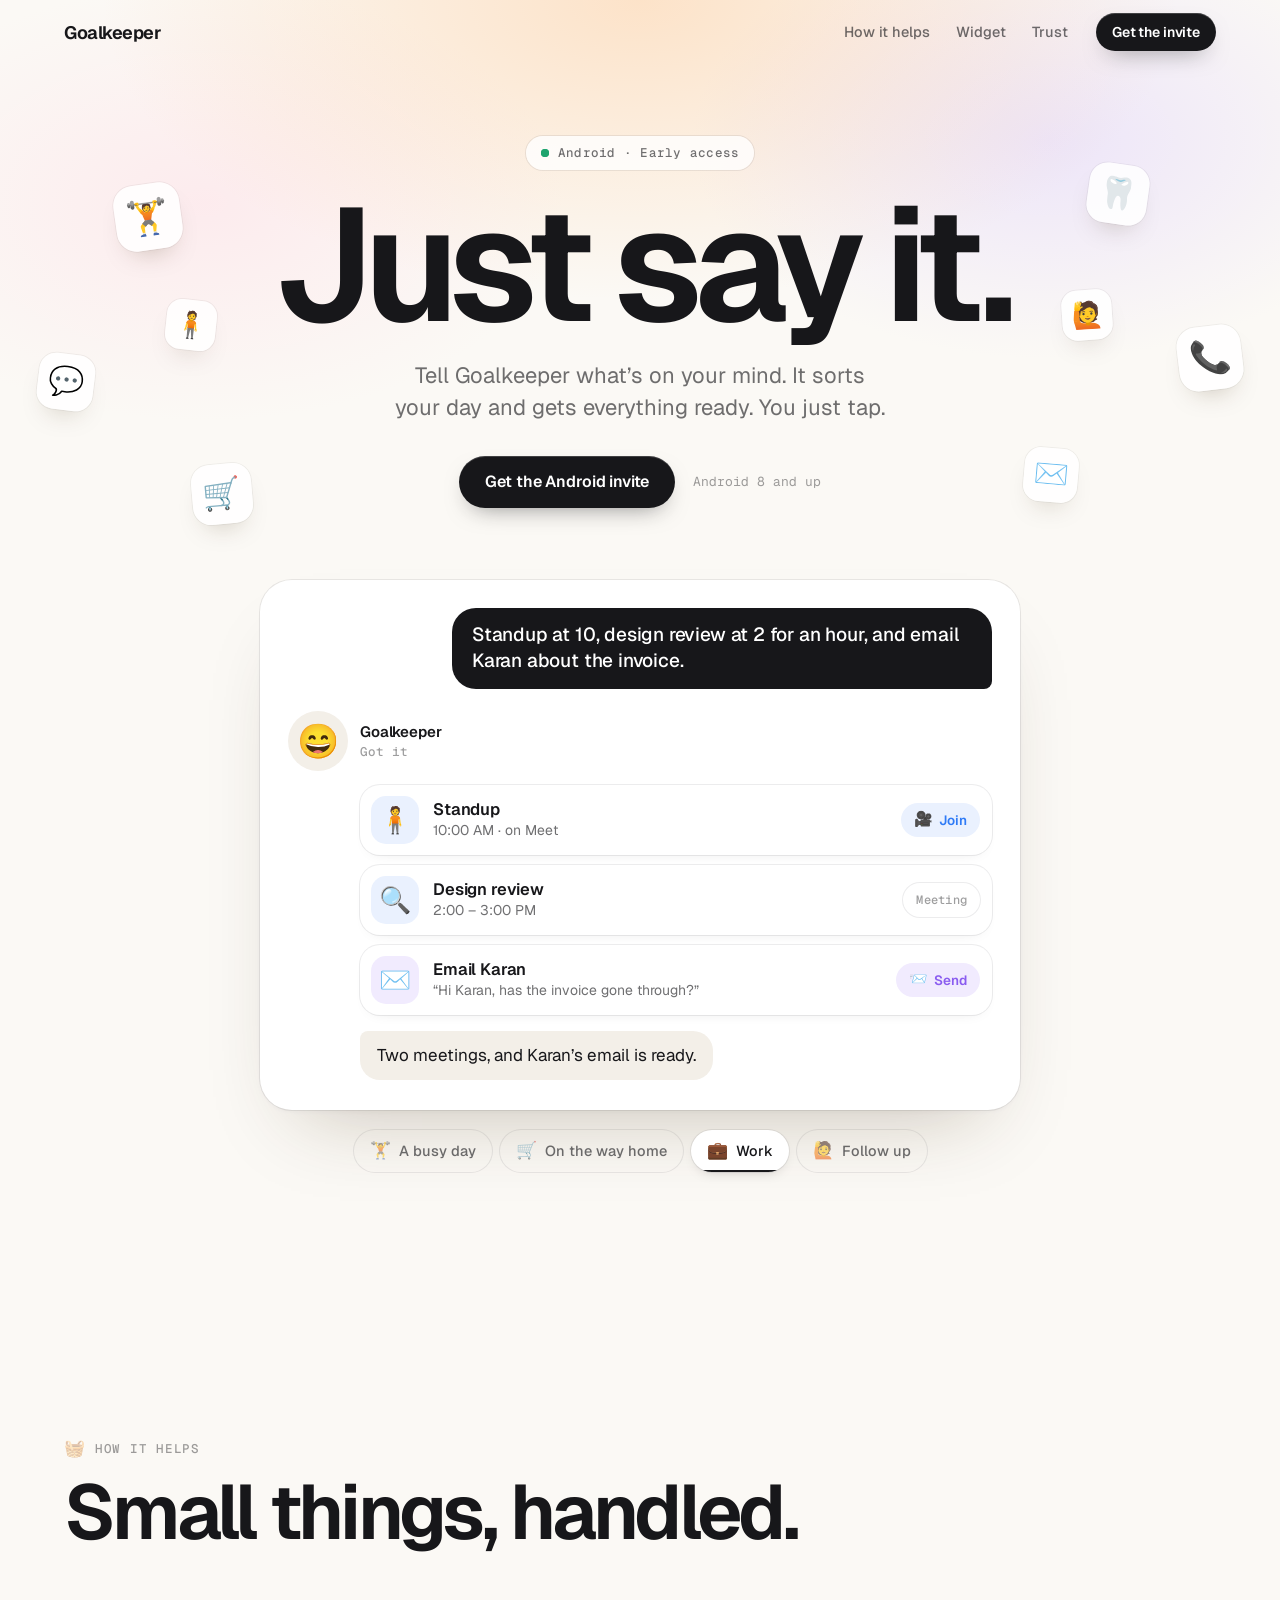
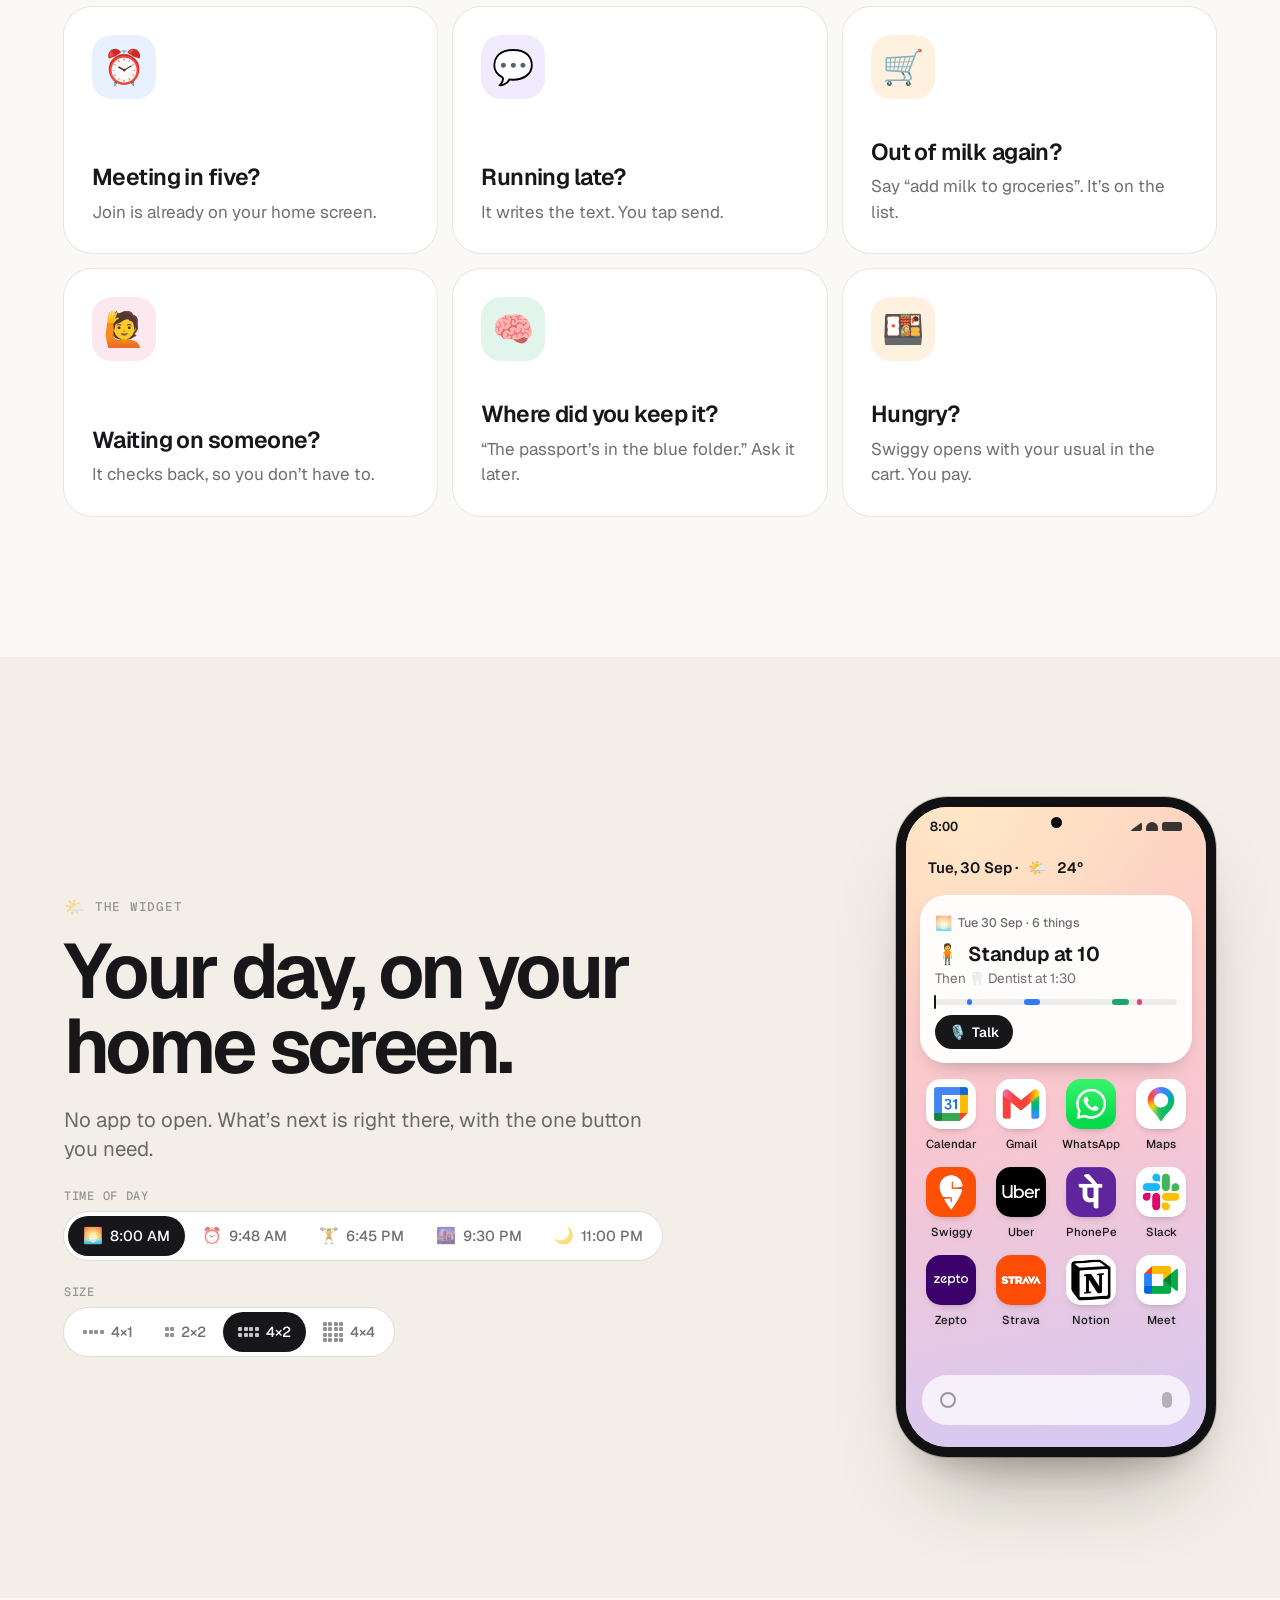
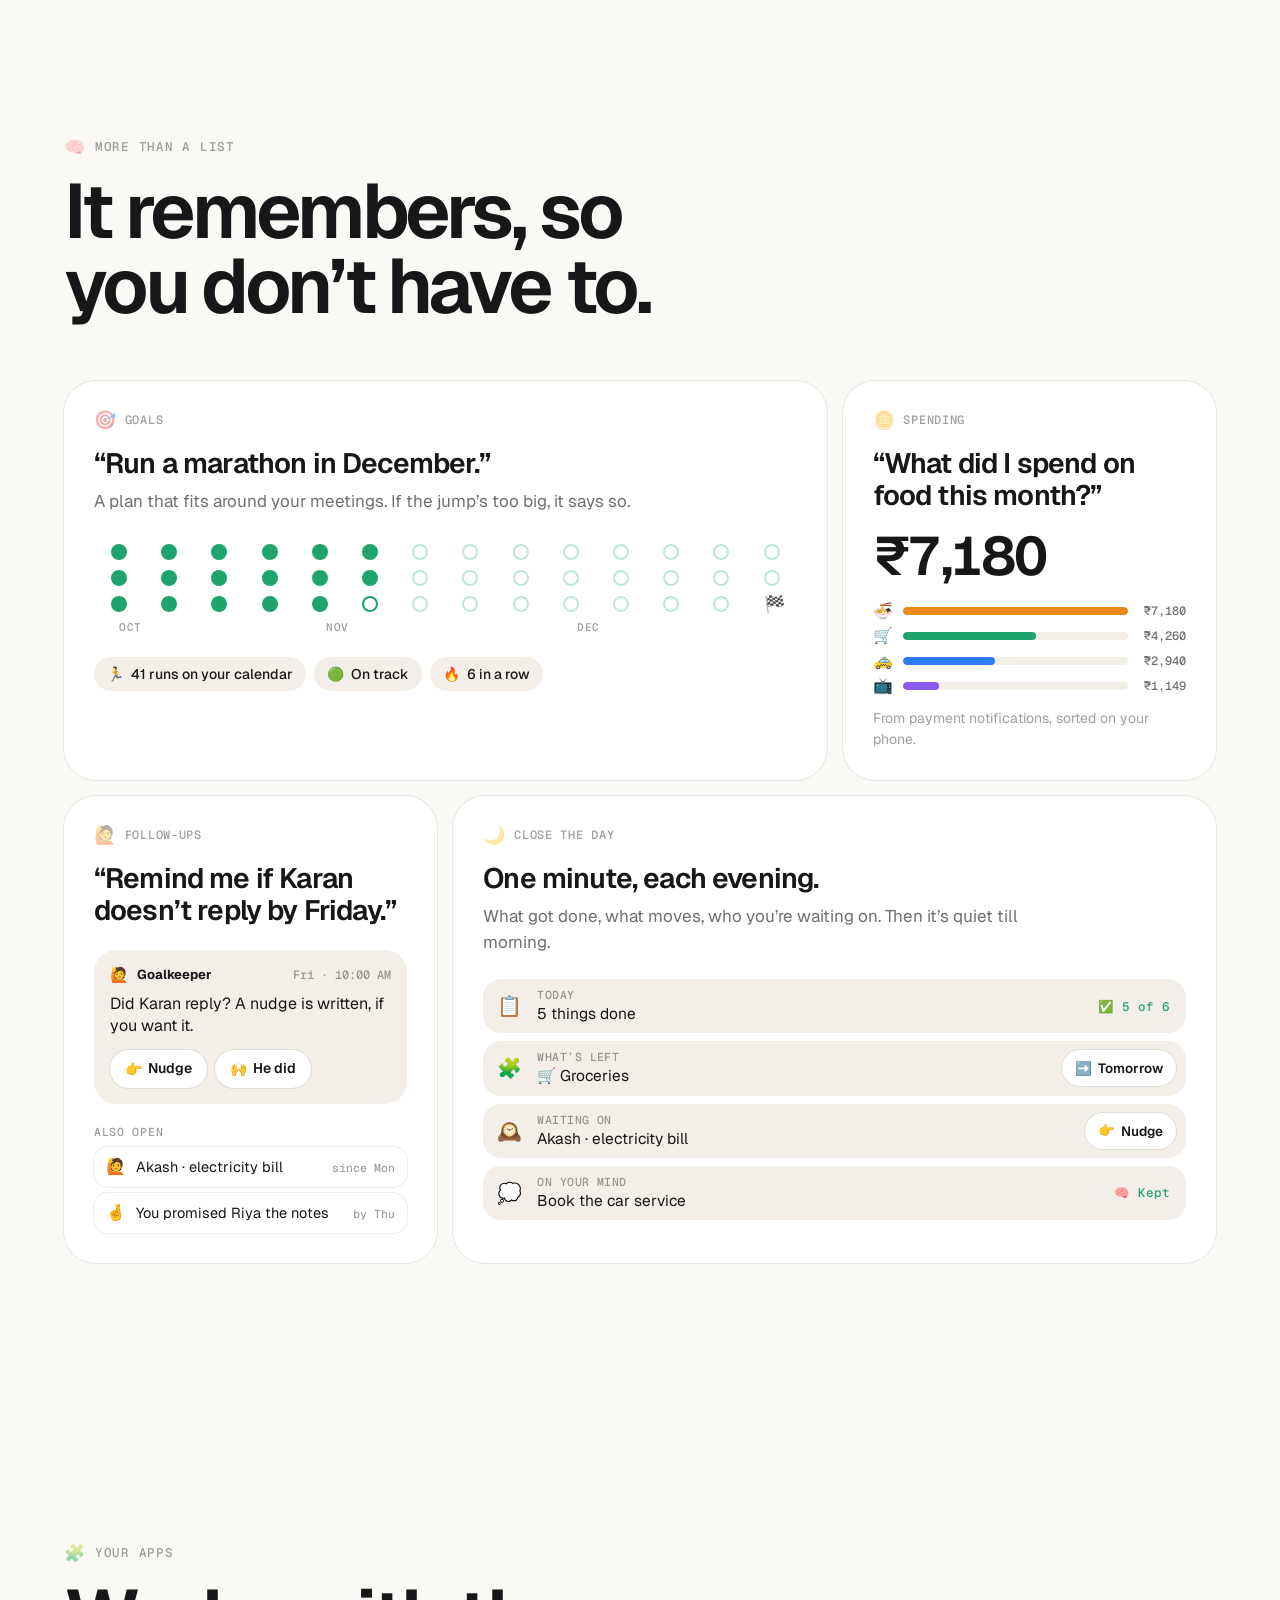
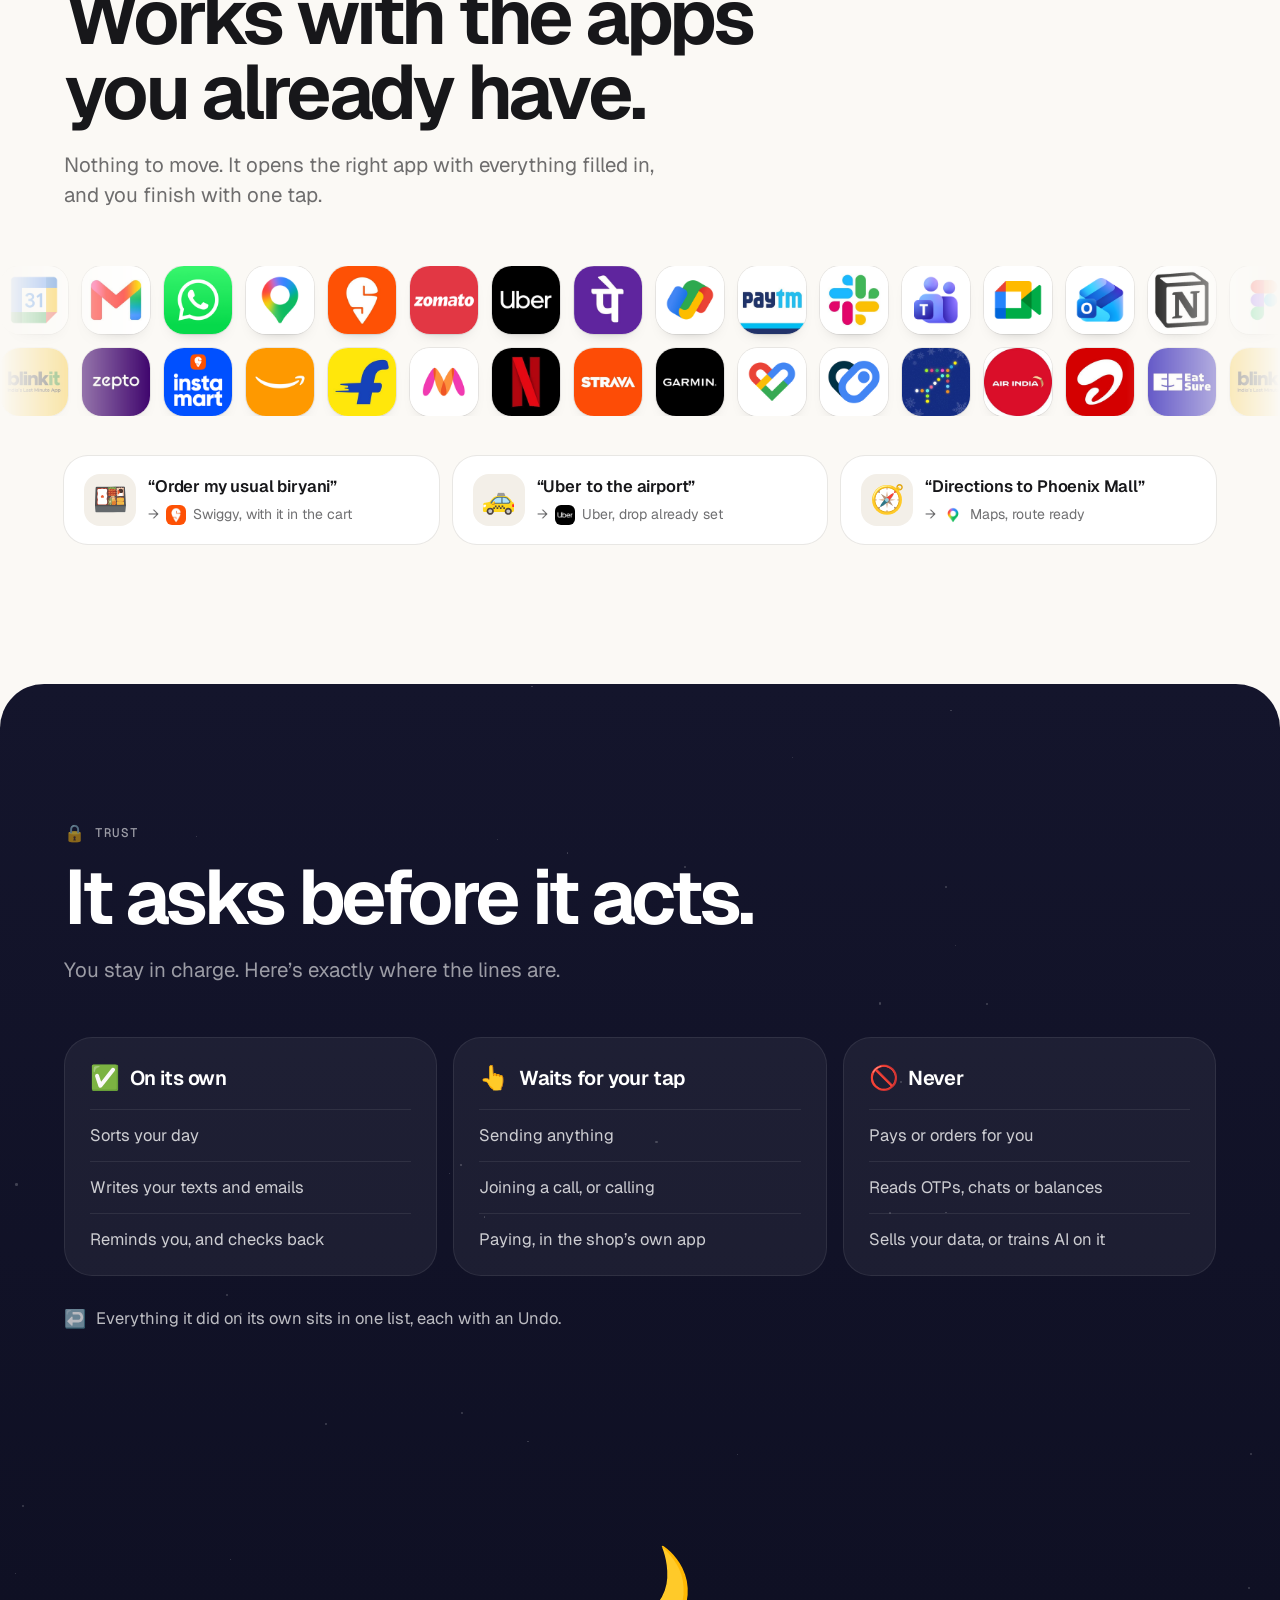
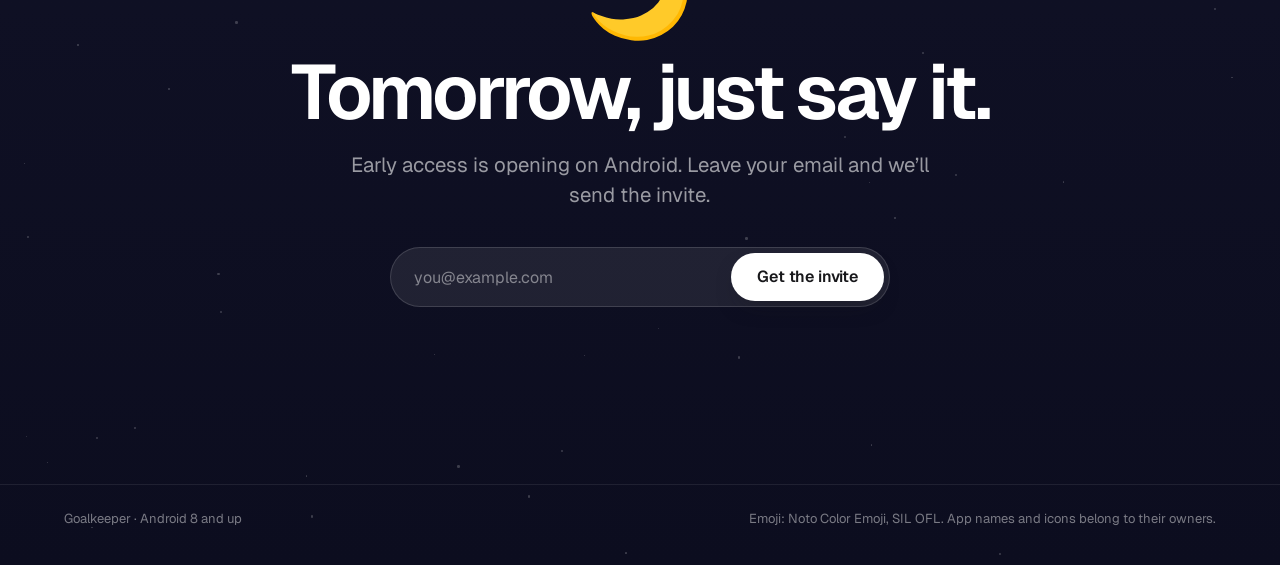
==== commit f55df6df: "Redesign the site: calm, sans only, emoji for everything A new page built from scratch, shorter and " ====
--- a/index.html
+++ b/index.html
@@ -4,127 +4,181 @@
 <meta charset="utf-8">
 <meta name="viewport" content="width=device-width,initial-scale=1,viewport-fit=cover">
 <title>Goalkeeper · Just say it</title>
-<meta name="description" content="Say it once. Goalkeeper fills the cart, finds the free slot, drafts the reply and puts your day on your home screen. For Android.">
-<meta name="theme-color" content="#FFFFFF">
+<meta name="description" content="Tell Goalkeeper what’s on your mind. It sorts your day and gets everything ready. You just tap. For Android.">
+<meta name="theme-color" content="#FBF9F5">
 <meta property="og:type" content="website">
 <meta property="og:title" content="Goalkeeper · Just say it">
-<meta property="og:description" content="What took minutes, sometimes hours, now takes seconds. And most of the time, you never open an app.">
+<meta property="og:description" content="Tell it what’s on your mind. It sorts your day and gets everything ready. You just tap.">
 <meta property="og:url" content="https://goalkeeper-dun.vercel.app/">
 <meta property="og:image" content="https://goalkeeper-dun.vercel.app/assets/og.jpg">
 <meta property="og:image:width" content="2400">
 <meta property="og:image:height" content="1260">
-<meta property="og:image:alt" content="Goalkeeper: Say it once. I’ll take it from there. Home screen widgets with a meeting about to start and Join tapped.">
+<meta property="og:image:alt" content="Goalkeeper: Just say it. “Gym at 7, then call Mom” turns into two tasks, 🏋️ Gym at 7 PM and 📞 Call Mom after.">
 <meta name="twitter:card" content="summary_large_image">
 <meta name="twitter:image" content="https://goalkeeper-dun.vercel.app/assets/og.jpg">
 <link rel="icon" href="favicon.svg" type="image/svg+xml">
 <link rel="preconnect" href="https://fonts.googleapis.com">
 <link rel="preconnect" href="https://fonts.gstatic.com" crossorigin>
-<link href="https://fonts.googleapis.com/css2?family=Geist:wght@400;500;600;700&display=swap" rel="stylesheet">
-<link rel="stylesheet" href="assets/css/kit.css">
+<link href="https://fonts.googleapis.com/css2?family=Geist:wght@400..700&family=Geist+Mono:wght@400;500&family=Noto+Color+Emoji&display=swap" rel="stylesheet">
 <link rel="stylesheet" href="assets/css/site.css">
 </head>
 <body>
-<main class="wrap" id="top">
-  <header class="top">
-    <a class="brand" href="#top" aria-label="Goalkeeper"><svg viewBox="0 0 22 22" fill="none" aria-hidden="true"><circle cx="11" cy="11" r="9.5" stroke="currentColor" stroke-width="1.8"/><circle cx="11" cy="11" r="4.5" fill="currentColor"/></svg>Goalkeeper</a>
-    <span class="sp"></span>
-    <a class="l" href="#say">What you can say</a><a class="l" href="#fast">Time back</a><a class="l" href="#apps">Your apps</a>
-  </header>
 
-  <section class="hero" aria-label="Say it once">
-    <div class="whorow"><span>Say it as</span><div class="who" id="who" role="tablist" aria-label="Who is talking"></div></div>
-    <div class="hgrid">
-      <div>
-        <div class="you"><span class="rec" id="rec"></span><span>You, to Goalkeeper</span></div>
-        <p class="said" id="said" aria-live="polite"></p>
+<header class="nav" id="nav">
+  <div class="wrap row">
+    <a class="brand" href="#top" aria-label="Goalkeeper, back to top">Goalkeeper</a>
+    <nav class="links" aria-label="Sections"><a href="#how">How it helps</a><a href="#widget">Widget</a><a href="#trust">Trust</a></nav>
+    <a class="btn sm" href="#join">Get the invite</a>
+  </div>
+</header>
+
+<main id="top">
+  <section class="hero" aria-labelledby="h1">
+    <div class="stk" id="stk" aria-hidden="true"></div>
+    <div class="wrap">
+      <p class="pill-k" data-r><span class="live" aria-hidden="true"></span>Android · Early access</p>
+      <h1 id="h1" data-r style="--d:1">Just say it.</h1>
+      <p class="sub" data-r style="--d:2">Tell Goalkeeper what’s on your mind. It sorts your day and gets everything ready. You just tap.</p>
+      <div class="cta" data-r style="--d:3"><a class="btn" href="#join">Get the Android invite</a><span class="mono">Android 8 and up</span></div>
+
+      <div class="stage" id="stage" data-r style="--d:4" aria-label="An example: you say something, and Goalkeeper sorts it">
+        <p class="you" id="you" aria-live="polite"></p>
+        <div class="gk">
+          <span class="face e" id="face" aria-hidden="true">🙂</span>
+          <div class="gkl"><b>Goalkeeper</b><span class="st" id="st">Ready</span></div>
+          <span class="bars" aria-hidden="true"><i></i><i></i><i></i><i></i><i></i></span>
+        </div>
+        <div class="cards" id="cards"></div>
+        <p class="reply" id="reply" aria-live="polite"></p>
       </div>
-      <div class="gkc listen" id="gkc" aria-live="polite">
-        <div class="gkh"><span class="mk" id="mk1"></span>Goalkeeper<span class="stt"><i></i><span id="stt">Listening</span></span></div>
-        <div class="wave" aria-hidden="true"><i></i><i></i><i></i><i></i><i></i></div>
-        <div class="steps" id="steps"></div>
-        <p class="reply" id="reply"></p>
+      <div class="ex" id="ex" role="tablist" aria-label="Examples"></div>
+    </div>
+  </section>
+
+  <section class="sec" id="how" aria-labelledby="h-how">
+    <div class="wrap">
+      <p class="k" data-r><span class="e">🧺</span>How it helps</p>
+      <h2 id="h-how" data-r style="--d:1">Small things, handled.</h2>
+      <div class="grid6" id="small"></div>
+    </div>
+  </section>
+
+  <section class="sec band" id="widget" aria-labelledby="h-w">
+    <div class="wrap wgrid">
+      <div class="wtxt">
+        <p class="k" data-r><span class="e">🌤️</span>The widget</p>
+        <h2 id="h-w" data-r style="--d:1">Your day, on your home screen.</h2>
+        <p class="lede" data-r style="--d:2">No app to open. What’s next is right there, with the one button you need.</p>
+        <div class="ctl" data-r style="--d:3">
+          <p class="cl">Time of day</p>
+          <div class="seg times" id="times" role="group" aria-label="Time of day"></div>
+          <p class="cl">Size</p>
+          <div class="seg sizes" id="sizes" role="group" aria-label="Widget size"></div>
+        </div>
+      </div>
+      <div class="phw" data-r style="--d:2">
+        <div class="phone" id="phone" aria-label="An Android home screen with the Goalkeeper widget">
+          <div class="walls" aria-hidden="true"><i data-w="dawn"></i><i data-w="day"></i><i data-w="dusk"></i><i data-w="eve"></i><i data-w="night"></i></div>
+          <div class="sbar" aria-hidden="true"><span id="clock">8:00</span><span class="sic"><i></i><i></i><i></i></span></div>
+          <div class="glance" id="glance" aria-hidden="true"></div>
+          <div class="home" id="home"></div>
+          <div class="dock" aria-hidden="true"><div class="gsearch"><span>G</span><i></i></div></div>
+          <div class="ptoast" id="ptoast" role="status" aria-live="polite"></div>
+        </div>
       </div>
     </div>
   </section>
 
-  <section id="say">
-    <div class="intro">
-      <div class="kick">What you can say</div>
-      <h2>Say it the way you’d say it to a friend.</h2>
-      <p class="lede">Each one below is a real sentence, and the real screen it turns into. They play on their own. Touch one to take over.</p>
-    </div>
-    <div id="spreads"></div>
-    <section class="place" id="widget" aria-label="The widget">
-      <div class="head">
-        <div><div class="kick">The widget</div><h2>Pick a size. Put it where your thumb is.</h2></div>
-        <div><p class="lede">Four sizes, from one line to your whole evening. Each one moves with your day, and every button works from right there. Try one.</p>
-          <div class="sizes" id="sizes"></div></div>
-      </div>
-      <div class="board" id="board">
-        <div class="cols" id="cols"></div>
-        <div class="ptoast" id="ptoast" role="status" aria-live="polite"></div>
-      </div>
-    </section>
-  </section>
-
-  <section class="fast" id="fast">
-    <div class="kick">Time back</div>
-    <h2>What took minutes, sometimes hours, now takes seconds.</h2>
-    <p class="lede">And most of the time, you never open an app. Here are the same three things, done both ways.</p>
-    <div class="race" id="race"></div>
-
-    <div class="calc">
-      <div>
-        <label for="n">How many small things do you handle in a day?</label>
-        <div class="nval"><b id="nv">8</b><span id="nl">things a day</span></div>
-        <input type="range" id="n" min="1" max="30" value="8" aria-describedby="eq">
-        <div class="rl"><span>1</span><span>10</span><span>20</span><span>30</span></div>
-        <div class="chips" id="chips" aria-hidden="true"></div>
-      </div>
-      <div class="cr">
-        <div class="pseg" role="group" aria-label="Over"><button type="button" data-p="m">In a month</button><button type="button" data-p="y" class="on">In a year</button></div>
-        <div class="hrs"><b id="hv">146</b><span id="hu">hours back</span></div>
-        <div class="eqk" id="eqk">By the end of the year, you could have</div>
-        <p class="eq" id="eq" aria-live="polite"></p>
-        <div class="waf" id="waf" aria-hidden="true"></div><div class="wafl" id="wafl">Each square is an hour you get back.</div>
-        <p class="fine">Counting about three minutes saved each time. Finding one free slot across three calendars takes longer than that.</p>
+  <section class="sec" id="more" aria-labelledby="h-more">
+    <div class="wrap">
+      <p class="k" data-r><span class="e">🧠</span>More than a list</p>
+      <h2 id="h-more" data-r style="--d:1">It remembers, so you don’t have to.</h2>
+      <div class="bento">
+        <article class="bx wide" data-r>
+          <p class="bk"><span class="e">🎯</span>Goals</p>
+          <p class="bq">“Run a marathon in December.”</p>
+          <p class="ba">A plan that fits around your meetings. If the jump’s too big, it says so.</p>
+          <div class="runs" id="runs" aria-hidden="true"></div>
+          <div class="mo" aria-hidden="true"><span style="grid-column:1/5">Oct</span><span style="grid-column:5/10">Nov</span><span style="grid-column:10/15">Dec</span></div>
+          <div class="chips"><span><span class="e">🏃</span>41 runs on your calendar</span><span><span class="e">🟢</span>On track</span><span><span class="e">🔥</span>6 in a row</span></div>
+        </article>
+        <article class="bx" data-r style="--d:1">
+          <p class="bk"><span class="e">🪙</span>Spending</p>
+          <p class="bq">“What did I spend on food this month?”</p>
+          <p class="big"><span id="spent" data-to="7180">₹7,180</span></p>
+          <div class="bars2" id="bars2"></div>
+          <p class="fine">From payment notifications, sorted on your phone.</p>
+        </article>
+        <article class="bx" data-r>
+          <p class="bk"><span class="e">🙋</span>Follow-ups</p>
+          <p class="bq">“Remind me if Karan doesn’t reply by Friday.”</p>
+          <div class="notif" id="notif">
+            <div class="nh"><span class="e">🙋</span><b>Goalkeeper</b><span>Fri · 10:00 AM</span></div>
+            <p>Did Karan reply? A nudge is written, if you want it.</p>
+            <div class="nb"><button type="button" data-a="nudge"><span class="e">👉</span>Nudge</button><button type="button" data-a="did"><span class="e">🙌</span>He did</button></div>
+          </div>
+          <p class="wl">Also open</p>
+          <ul class="wait">
+            <li><span class="e">🙋</span><span>Akash · electricity bill</span><small>since Mon</small></li>
+            <li><span class="e">🤞</span><span>You promised Riya the notes</span><small>by Thu</small></li>
+          </ul>
+        </article>
+        <article class="bx wide" data-r style="--d:1">
+          <p class="bk"><span class="e">🌙</span>Close the day</p>
+          <p class="bq">One minute, each evening.</p>
+          <p class="ba">What got done, what moves, who you’re waiting on. Then it’s quiet till morning.</p>
+          <ol class="close" id="close"></ol>
+        </article>
       </div>
     </div>
   </section>
+
+  <section class="sec" id="apps" aria-labelledby="h-apps">
+    <div class="wrap">
+      <p class="k" data-r><span class="e">🧩</span>Your apps</p>
+      <h2 id="h-apps" data-r style="--d:1">Works with the apps you already have.</h2>
+      <p class="lede" data-r style="--d:2">Nothing to move. It opens the right app with everything filled in, and you finish with one tap.</p>
+    </div>
+    <div class="mq" aria-hidden="true"><div class="mrow" id="m1"></div><div class="mrow rev" id="m2"></div></div>
+    <div class="wrap"><div class="hand" id="hand"></div></div>
+  </section>
+
+  <div class="night" id="nightzone">
+    <div class="stars" id="stars" aria-hidden="true"></div>
+    <section class="sec trust" id="trust" aria-labelledby="h-trust">
+      <div class="wrap">
+        <p class="k" data-r><span class="e">🔒</span>Trust</p>
+        <h2 id="h-trust" data-r style="--d:1">It asks before it acts.</h2>
+        <p class="lede" data-r style="--d:2">You stay in charge. Here’s exactly where the lines are.</p>
+        <div class="tcols">
+          <div class="tc" data-r><p class="th"><span class="e">✅</span>On its own</p><ul><li>Sorts your day</li><li>Writes your texts and emails</li><li>Reminds you, and checks back</li></ul></div>
+          <div class="tc" data-r style="--d:1"><p class="th"><span class="e">👆</span>Waits for your tap</p><ul><li>Sending anything</li><li>Joining a call, or calling</li><li>Paying, in the shop’s own app</li></ul></div>
+          <div class="tc" data-r style="--d:2"><p class="th"><span class="e">🚫</span>Never</p><ul><li>Pays or orders for you</li><li>Reads OTPs, chats or balances</li><li>Sells your data, or trains AI on it</li></ul></div>
+        </div>
+        <p class="undo" data-r><span class="e">↩️</span>Everything it did on its own sits in one list, each with an Undo.</p>
+      </div>
+    </section>
+
+    <section class="sec join" id="join" aria-labelledby="h-join">
+      <div class="wrap">
+        <p class="moon e" id="moon" aria-hidden="true" data-r>🌙</p>
+        <h2 id="h-join" data-r style="--d:1">Tomorrow, just say it.</h2>
+        <p class="lede" data-r style="--d:2">Early access is opening on Android. Leave your email and we’ll send the invite.</p>
+        <form id="jf" data-endpoint="" novalidate data-r style="--d:3">
+          <label for="em" class="vh">Email</label>
+          <input id="em" type="email" placeholder="you@example.com" autocomplete="email" required>
+          <button class="btn light" type="submit">Get the invite</button>
+        </form>
+        <p class="fine" id="fine" aria-live="polite"></p>
+      </div>
+    </section>
+
+    <footer class="foot">
+      <div class="wrap row"><span>Goalkeeper · Android 8 and up</span><span>Emoji: Noto Color Emoji, SIL OFL. App names and icons belong to their owners.</span></div>
+    </footer>
+  </div>
 </main>
 
-<section class="yapps" id="apps">
-  <div class="wrap">
-    <div class="kick">Your apps</div>
-    <h2>What you use every day stays. Now it all works as one.</h2>
-    <p class="lede">Nothing to move, nothing to replace, nothing new to learn. Goalkeeper reads what your apps already know, and brings it to one place.</p>
-  </div>
-  <div class="mq" aria-hidden="true"><div class="mrow" id="m1" style="--d:70s"></div><div class="mrow rev" id="m2" style="--d:80s"></div></div>
-  <div class="wrap">
-    <div class="bento" id="bento"></div>
-    <div class="promise"><span class="mk" id="mk2"></span><b>It only reads. Nothing is sent or paid without your tap.</b><span>You pay in each shop’s own app. Office meetings stay private.</span></div>
-  </div>
-</section>
-
-<div class="wrap">
-  <section class="trust">
-    <div><b>Sorted on your phone.</b><p>Payment notifications only. Never OTPs, chats or your balance.</p></div>
-    <div><b>Read-only. Never sold.</b><p>Never used to train AI.</p></div>
-    <div><b>Undo anything.</b><p>Everything it did on its own sits in one list, each with an Undo.</p></div>
-  </section>
-  <section class="join" id="join">
-    <div class="kick">Early access</div>
-    <p class="jb">Tomorrow, just say it.</p>
-    <form id="jf" data-endpoint="" novalidate><label for="em" style="position:absolute;left:-9999px">Email</label><input id="em" type="email" placeholder="you@example.com" autocomplete="email"><button type="submit">Get the Android invite</button></form>
-    <p class="fine" id="fine" aria-live="polite"></p>
-  </section>
-  <footer class="foot"><span>Goalkeeper · Android 8 and up</span><span>App names and icons belong to their owners.</span></footer>
-</div>
-
-<a class="pill" id="pill" href="#join" aria-label="Get early access"><span class="say" id="psay"></span><span class="dots" aria-hidden="true"><i></i><i></i><i></i><i></i><i></i></span></a>
-
-<script src="assets/js/boards.js"></script>
-<script src="assets/js/kit.js"></script>
 <script src="assets/js/site.js"></script>
 </body>
 </html>
--- a/assets/css/site.css
+++ b/assets/css/site.css
@@ -1,324 +1,390 @@
-/* Goalkeeper website: page layout and sections. The phone, home screen and widget live in kit.css. */
-/* Layout: an editorial page of things people say, each set huge in Geist, each answered by the real screen.
-   Talk's pill follows you down the page. Every phone plays on its own until you touch it. */
+/* Goalkeeper website. Calm, sans only (Geist and Geist Mono), and emoji for every kind of thing.
+   The page runs like a day: a warm morning at the top, a soft afternoon band for the widget, night at the end. */
 :root{
-  --bg:#FFFFFF; --paper:#F4F3EF; --ink:#1C1C1E; --ink2:rgba(28,28,30,.6); --ink3:rgba(28,28,30,.4); --line:rgba(28,28,30,.1);
-  --c-err:#F2992E; --c-msg:#9467F0; --c-meet:#2F7BF6; --c-fit:#26B37A; --c-fam:#EE4C8A;
-  --h-err:rgba(242,153,46,.34); --h-msg:rgba(148,103,240,.26); --h-meet:rgba(47,123,246,.24); --h-fit:rgba(38,179,122,.28); --h-fam:rgba(238,76,138,.24);
-  --sans:"Geist",system-ui,-apple-system,"Segoe UI",sans-serif; color-scheme:light;
+  --bg:#FBF9F5; --soft:#F3EFE8; --card:#fff; --ink:#17171A; --ink2:rgba(23,23,26,.62); --ink3:rgba(23,23,26,.42); --line:rgba(23,23,26,.08);
+  --meet:#2F7BF6; --err:#E8891C; --fit:#1FA46E; --fam:#E43F7F; --msg:#8A5CF0;
+  --t-meet:#EAF1FE; --t-err:#FEF1DF; --t-fit:#E2F5EC; --t-fam:#FDE8F0; --t-msg:#F1EBFE; --t-ink:#EFECE6;
+  --night:#14152C; --night2:#0C0D1F;
+  --sans:"Geist",system-ui,-apple-system,"Segoe UI",Roboto,sans-serif;
+  --mono:"Geist Mono",ui-monospace,SFMono-Regular,Menlo,monospace;
+  --emo:"Noto Color Emoji","Apple Color Emoji","Segoe UI Emoji",sans-serif;
+  --ease:cubic-bezier(.16,1,.3,1); --out:cubic-bezier(.4,0,1,1); --pop:cubic-bezier(.34,1.56,.64,1);
+  color-scheme:light;
 }
 *{box-sizing:border-box}
-html{scroll-behavior:smooth;overflow-x:clip}
-body{background:var(--bg);color:var(--ink);font-family:var(--sans);font-size:16px;line-height:1.5;padding-inline:20px;margin:0;-webkit-font-smoothing:antialiased}
+html{scroll-behavior:smooth;overflow-x:clip;scroll-padding-top:72px}
+body{margin:0;background:var(--bg);color:var(--ink);font:400 17px/1.5 var(--sans);-webkit-font-smoothing:antialiased;text-rendering:optimizeLegibility}
 a{color:inherit;text-decoration:none}
 img{display:block;max-width:100%}
 button{font:inherit;color:inherit;cursor:pointer}
-:focus-visible{outline:2px solid #2F7BF6;outline-offset:3px;border-radius:8px}
-.wrap{max-width:1280px;margin-inline:auto}
-.hl{background-repeat:no-repeat;background-position:0 88%;background-size:100% 38%;-webkit-box-decoration-break:clone;box-decoration-break:clone}
-.hl.e{background-image:linear-gradient(var(--h-err),var(--h-err))}.hl.m{background-image:linear-gradient(var(--h-msg),var(--h-msg))}.hl.b{background-image:linear-gradient(var(--h-meet),var(--h-meet))}.hl.g{background-image:linear-gradient(var(--h-fit),var(--h-fit))}.hl.p{background-image:linear-gradient(var(--h-fam),var(--h-fam))}
-.w8{display:inline-block;white-space:pre}
-.kick{font-size:13px;font-weight:600;letter-spacing:.08em;text-transform:uppercase;color:var(--ink3)}
-h2{font-family:var(--sans);font-weight:600;font-size:clamp(38px,5vw,68px);line-height:1.04;letter-spacing:-.025em;margin:12px 0 0;text-wrap:balance}
-.lede{font-family:var(--sans);font-weight:400;font-size:21px;line-height:1.45;color:var(--ink2);margin:14px 0 0;max-width:34em}
+:focus-visible{outline:2px solid var(--meet);outline-offset:3px;border-radius:10px}
+.wrap{max-width:1200px;margin-inline:auto;padding-inline:24px}
+.row{display:flex;align-items:center}
+.e{font-family:var(--emo);font-weight:400;font-style:normal;line-height:1;display:inline-block}
+.mono{font-family:var(--mono);font-size:13px;color:var(--ink3)}
+.vh{position:absolute;width:1px;height:1px;overflow:hidden;clip:rect(0 0 0 0);white-space:nowrap}
+.c-meet{--c:var(--meet);--t:var(--t-meet)}.c-err{--c:var(--err);--t:var(--t-err)}.c-fit{--c:var(--fit);--t:var(--t-fit)}
+.c-fam{--c:var(--fam);--t:var(--t-fam)}.c-msg{--c:var(--msg);--t:var(--t-msg)}.c-ink{--c:var(--ink);--t:var(--t-ink)}
+
+/* things arrive, they don't appear: rise, sharpen, settle */
+.js [data-r]{opacity:0;transform:translateY(18px);filter:blur(6px);transition:opacity .9s var(--ease),transform .9s var(--ease),filter .9s var(--ease);transition-delay:calc(var(--d,0) * 90ms)}
+.js [data-r].in{opacity:1;transform:none;filter:none}
+
+/* buttons */
+.btn{display:inline-flex;align-items:center;justify-content:center;gap:8px;height:52px;padding:0 26px;border:0;border-radius:999px;background:var(--ink);color:#fff;font:600 16px/1 var(--sans);letter-spacing:-.01em;white-space:nowrap;
+  box-shadow:0 1px 0 rgba(255,255,255,.18) inset,0 10px 24px -12px rgba(23,23,26,.55);transition:transform .15s cubic-bezier(.2,0,0,1),box-shadow .3s,background .3s,color .3s}
+.btn:hover{transform:translateY(-1px);box-shadow:0 1px 0 rgba(255,255,255,.18) inset,0 14px 28px -12px rgba(23,23,26,.6)}
+.btn:active{transform:scale(.97)}
+.btn.sm{height:38px;padding:0 16px;font-size:14px}
+.btn.light{background:#fff;color:var(--ink)}
 
 /* nav */
-.top{display:flex;align-items:center;gap:20px;height:64px}
-.brand{display:flex;align-items:center;gap:9px;font-weight:600;font-size:16px}
-.brand svg{width:20px;height:20px}
-.top .sp{flex:1}
-.top a.l{font-size:14.5px;font-weight:500;color:var(--ink2)}
-
-/* hero: you say it on the left, Goalkeeper does it on the right, all inside one screen */
-.hero{min-height:calc(100svh - 64px);display:flex;flex-direction:column;justify-content:center;gap:clamp(18px,3.4vh,34px);padding-block:clamp(12px,3vh,36px) clamp(70px,11vh,110px)}
-.whorow{display:flex;align-items:center;gap:14px;flex-wrap:wrap}
-.whorow>span{font-size:14px;font-weight:500;color:var(--ink2)}
-.who{display:inline-flex;gap:4px;padding:4px;border-radius:24px;background:var(--paper);max-width:100%;overflow-x:auto;scrollbar-width:none}
-.who button{position:relative;height:38px;padding:0 16px;border:0;border-radius:19px;background:none;font-size:15px;font-weight:600;color:var(--ink2);white-space:nowrap;overflow:hidden;transition:background .3s,color .3s,box-shadow .3s}
-.who button.on{background:#fff;color:var(--ink);box-shadow:0 1px 2px rgba(0,0,0,.08),0 4px 12px -6px rgba(0,0,0,.2)}
-.who button i{position:absolute;left:0;bottom:0;height:2px;width:0;background:var(--ink);border-radius:1px}
-.who button span{position:relative}
-.hgrid{display:grid;grid-template-columns:minmax(0,1.2fr) minmax(0,1fr);gap:clamp(28px,4vw,64px);align-items:center}
-.you{display:flex;align-items:center;gap:10px;font-size:14px;font-weight:500;color:var(--ink2)}
-.you .rec{width:9px;height:9px;border-radius:50%;background:#E5484D;animation:blink 1.1s infinite}
-.you .rec.off{animation:none;background:var(--ink3)}
-@keyframes blink{50%{opacity:.35}}
-.said{font-family:var(--sans);font-weight:600;font-size:min(4.3vw,6.6vh,64px);line-height:1.13;letter-spacing:-.028em;margin:14px 0 0;min-height:4.6em}
-#said .hl{background-size:0% 38%;transition:background-size .7s cubic-bezier(.3,.7,.2,1)}
-#said .hl.lit{background-size:100% 38%}
-#said .hl.now{background-size:100% 88%}
-/* Goalkeeper's side */
-.gkc{position:relative;border-radius:28px;background:var(--paper);padding:20px 20px 22px;min-height:446px;display:flex;flex-direction:column;box-shadow:inset 0 0 0 1px rgba(28,28,30,.05)}
-.gkh{display:flex;align-items:center;gap:10px;font-size:15px;font-weight:600}
-.gkh .mk{width:32px;height:32px;border-radius:10px;background:var(--ink);color:#F4F3EF;display:grid;place-items:center}
-.gkh .mk svg{width:17px;height:17px}
-.gkh .stt{margin-left:auto;display:flex;align-items:center;gap:8px;height:30px;padding:0 12px;border-radius:15px;background:#fff;font-size:13px;font-weight:600;color:var(--ink2);transition:color .3s}
-.gkh .stt i{width:7px;height:7px;border-radius:4px;background:#E5484D;animation:blink 1.1s infinite}
-.gkc.work .stt i{background:var(--c-meet)}
-.gkc.done .stt{color:#16825A}.gkc.done .stt i{background:var(--c-fit);animation:none}
-.wave{flex:1;display:flex;align-items:center;justify-content:center;gap:6px;transition:opacity .3s}
-.wave i{width:6px;height:10px;border-radius:3px;background:var(--ink);opacity:.8;animation:wv 1s ease-in-out infinite}
-.wave i:nth-child(2){animation-delay:.12s}.wave i:nth-child(3){animation-delay:.24s}.wave i:nth-child(4){animation-delay:.36s}.wave i:nth-child(5){animation-delay:.48s}
-@keyframes wv{50%{height:44px}}
-.gkc:not(.listen) .wave{display:none}
-.gkc.listen .steps,.gkc.listen .reply{display:none}
-.steps{display:flex;flex-direction:column;gap:10px;margin-top:18px}
-.st{position:relative;display:flex;align-items:center;gap:14px;padding:14px 16px 14px 18px;border-radius:18px;background:#fff;opacity:0;transform:translateY(14px) scale(.98);transition:opacity .45s,transform .6s cubic-bezier(.2,.7,.2,1),box-shadow .4s;overflow:hidden}
-.st:before{content:"";position:absolute;left:0;top:12px;bottom:12px;width:4px;border-radius:0 3px 3px 0;background:var(--c)}
-.st.in{opacity:1;transform:none}
-.st.run{box-shadow:0 0 0 2px var(--c),0 10px 26px -14px rgba(0,0,0,.35)}
-.st img,.st .gt{width:40px;height:40px;border-radius:12px;flex-shrink:0}
-.st .tx{flex:1;min-width:0}
-.st .tx b{display:block;font-size:16.5px;font-weight:600;line-height:1.3}
-.st .tx span{display:block;font-family:var(--sans);font-weight:400;font-size:15.5px;color:var(--ink2);margin-top:2px;white-space:nowrap;overflow:hidden;text-overflow:ellipsis;opacity:0;transform:translateY(4px);transition:opacity .4s,transform .4s}
-.st.ok .tx span{opacity:1;transform:none}
-.sp20{width:24px;height:24px;flex-shrink:0;position:relative}
-.sp20:before{content:"";position:absolute;inset:1px;border-radius:50%;border:2px solid rgba(28,28,30,.12);border-top-color:var(--ink);animation:rot .9s linear infinite}
-.sp20 b{position:absolute;inset:0;border-radius:50%;background:var(--ink);color:#fff;display:grid;place-items:center;opacity:0;transform:scale(.4);transition:opacity .2s,transform .35s cubic-bezier(.3,1.6,.5,1)}
-.sp20 b svg{width:13px;height:13px}
-.st.ok .sp20:before{opacity:0}
-.st.ok .sp20 b{opacity:1;transform:none}
-@keyframes rot{to{transform:rotate(360deg)}}
-.reply{display:flex;gap:12px;align-items:flex-start;margin:18px 0 0;padding:16px 18px;border-radius:18px;background:var(--ink);color:#fff;font-family:var(--sans);font-weight:500;font-size:clamp(19px,1.6vw,22px);line-height:1.3;opacity:0;transform:translateY(10px);transition:opacity .5s,transform .6s cubic-bezier(.2,.7,.2,1)}
-.reply .mk{width:26px;height:26px;border-radius:8px;background:#F4F3EF;color:var(--ink);display:grid;place-items:center;flex-shrink:0;margin-top:1px}
-.reply .mk svg{width:14px;height:14px}
+.nav{position:sticky;top:0;z-index:50;height:64px;transition:background .4s,box-shadow .4s,color .4s}
+.nav .row{height:64px;gap:28px}
+.nav.scrolled{background:rgba(251,249,245,.78);-webkit-backdrop-filter:blur(16px) saturate(1.4);backdrop-filter:blur(16px) saturate(1.4);box-shadow:0 1px 0 var(--line)}
+.nav.dark{background:rgba(20,21,44,.72);color:#fff;box-shadow:0 1px 0 rgba(255,255,255,.08)}
+.nav.dark .btn{background:#fff;color:var(--ink)}
+.brand{font-weight:650;font-size:18px;letter-spacing:-.025em;margin-right:auto}
+.links{display:flex;gap:26px;font-size:14.5px;font-weight:500}
+.links a{opacity:.62;transition:opacity .2s}
+.links a:hover{opacity:1}
+
+/* hero: morning */
+.hero{position:relative;text-align:center;padding:clamp(40px,8vh,96px) 0 clamp(80px,10vw,128px)}
+.hero::before{content:"";position:absolute;inset:-64px 0 auto;height:780px;z-index:-1;pointer-events:none;
+  background:radial-gradient(60% 55% at 50% 0%,rgba(255,196,140,.42),transparent 70%),radial-gradient(40% 40% at 82% 18%,rgba(214,196,255,.38),transparent 70%),radial-gradient(40% 40% at 16% 26%,rgba(255,214,226,.4),transparent 70%)}
+.stk{position:absolute;inset:0;pointer-events:none}
+.stk .s{position:absolute;left:var(--x);top:var(--y);transform:translate3d(var(--px,0),var(--py,0),0);transition:transform 1.2s var(--ease);pointer-events:auto}
+.stk .b{display:grid;place-items:center;width:var(--z,62px);height:var(--z,62px);border-radius:calc(var(--z,62px) * .3);background:rgba(255,255,255,.86);
+  box-shadow:0 0 0 1px rgba(23,23,26,.05),0 14px 28px -16px rgba(60,40,10,.35);rotate:var(--r);animation:bob var(--t,7s) ease-in-out infinite;animation-delay:var(--dl,0s)}
+.stk .e{font-size:calc(var(--z,62px) * .52)}
+.stk .s:hover .e{animation:wig .6s var(--ease)}
+@keyframes bob{50%{translate:0 -9px}}
+.pill-k{display:inline-flex;align-items:center;gap:9px;height:34px;padding:0 15px;margin:0;border-radius:999px;background:rgba(255,255,255,.8);box-shadow:0 0 0 1px var(--line);font:500 12.5px/1 var(--mono);letter-spacing:.02em;color:var(--ink2)}
+.live{position:relative;width:8px;height:8px;border-radius:50%;background:var(--fit)}
+.live::after{content:"";position:absolute;inset:0;border-radius:50%;background:var(--fit);animation:ping 2.4s var(--ease) infinite}
+@keyframes ping{0%{transform:scale(1);opacity:.6}70%,100%{transform:scale(3);opacity:0}}
+h1{font-weight:650;font-size:clamp(68px,12.5vw,164px);line-height:.9;letter-spacing:-.058em;margin:22px 0 0}
+.sub{font-size:clamp(18px,1.9vw,22px);line-height:1.45;color:var(--ink2);max-width:29em;margin:24px auto 0;text-wrap:balance}
+.cta{display:flex;align-items:center;justify-content:center;gap:18px;margin-top:32px;flex-wrap:wrap}
+
+/* the stage: you say it, Goalkeeper sorts it */
+.stage{position:relative;max-width:760px;min-height:500px;margin:72px auto 0;padding:28px 28px 30px;text-align:left;background:#fff;border-radius:32px;
+  box-shadow:0 0 0 1px var(--line),0 2px 4px rgba(40,30,10,.03),0 40px 80px -40px rgba(60,40,10,.28)}
+.stage>*{transition:opacity .22s var(--out)}
+.stage.out>*{opacity:0}
+.you{margin:0 0 0 auto;width:fit-content;max-width:min(82%,540px);min-height:55px;padding:14px 20px;border-radius:24px 24px 8px 24px;background:var(--ink);color:#fff;font:500 19px/1.4 var(--sans);letter-spacing:-.01em}
+.you .w{display:inline-block;white-space:pre}
+.gk{display:flex;align-items:center;gap:12px;margin-top:22px}
+.face{display:grid;place-items:center;width:60px;height:60px;border-radius:50%;background:var(--soft);font-size:34px}
+.gkl b{display:block;font-weight:600;font-size:15px;letter-spacing:-.01em}
+.st{display:flex;align-items:center;gap:6px;font:500 12.5px/1.4 var(--mono);color:var(--ink3)}
+.dots{display:inline-flex;gap:3px}
+.dots i{width:4px;height:4px;border-radius:50%;background:currentColor;animation:dot 1s ease-in-out infinite}
+.dots i:nth-child(2){animation-delay:.15s}.dots i:nth-child(3){animation-delay:.3s}
+@keyframes dot{0%,100%{transform:none;opacity:.35}40%{transform:translateY(-3px);opacity:1}}
+.bars{display:inline-flex;align-items:center;gap:3px;height:22px;margin-left:4px;opacity:0;transition:opacity .3s}
+.bars i{width:3px;height:6px;border-radius:2px;background:var(--ink)}
+.stage[data-m=listen] .bars{opacity:1}
+.stage[data-m=listen] .bars i{animation:bar .9s ease-in-out infinite}
+.bars i:nth-child(2){animation-delay:.12s!important}.bars i:nth-child(3){animation-delay:.24s!important}.bars i:nth-child(4){animation-delay:.36s!important}.bars i:nth-child(5){animation-delay:.48s!important}
+@keyframes bar{0%,100%{height:5px}50%{height:20px}}
+.cards{display:grid;gap:10px;margin:14px 0 0 72px}
+.tk{display:grid;grid-template-columns:48px minmax(0,1fr) auto;align-items:center;gap:14px;padding:11px 12px 11px 11px;border-radius:20px;background:#fff;box-shadow:0 0 0 1px var(--line),0 6px 16px -12px rgba(0,0,0,.18);
+  opacity:0;transform:translateY(14px) scale(.97);filter:blur(4px);transition:opacity .5s var(--ease),transform .7s var(--pop),filter .5s var(--ease)}
+.tk.in{opacity:1;transform:none;filter:none}
+.tk .ic{display:grid;place-items:center;width:48px;height:48px;border-radius:15px;background:var(--t);font-size:26px}
+.tk.in .ic .e{animation:hop .6s .15s var(--pop) both}
+@keyframes hop{0%{transform:scale(.4) rotate(-14deg)}100%{transform:none}}
+.tk b{display:block;font-weight:600;font-size:16.5px;letter-spacing:-.01em;line-height:1.3}
+.tk small{display:block;font-size:14px;color:var(--ink2);white-space:nowrap;overflow:hidden;text-overflow:ellipsis}
+.act{display:inline-flex;align-items:center;gap:6px;height:34px;padding:0 13px;border-radius:999px;background:var(--t);color:var(--c);font-weight:600;font-size:13.5px;white-space:nowrap}
+.act .e{font-size:15px}
+.act.tag{background:none;box-shadow:0 0 0 1px var(--line);color:var(--ink3);font:500 12px var(--mono);letter-spacing:.02em}
+.reply{margin:16px 0 0 72px;width:fit-content;max-width:calc(100% - 72px);padding:12px 17px;border-radius:8px 20px 20px 20px;background:var(--soft);font-size:17px;line-height:1.45;
+  opacity:0;transform:translateY(8px);transition:opacity .5s var(--ease),transform .6s var(--ease)}
 .reply.in{opacity:1;transform:none}
-
-/* the pill that follows you */
-.pill{position:fixed;left:50%;bottom:calc(18px + env(safe-area-inset-bottom,0px));transform:translateX(-50%);z-index:60;height:56px;width:250px;border-radius:28px;background:var(--ink);color:#fff;display:flex;align-items:center;justify-content:center;gap:10px;font-size:16px;font-weight:600;box-shadow:0 10px 30px -10px rgba(0,0,0,.45);transition:width .7s cubic-bezier(.65,0,.35,1),height .7s cubic-bezier(.65,0,.35,1),opacity .3s}
-.pill .say{display:flex;align-items:center;gap:9px;transition:opacity .3s}
-.pill .say svg{width:18px;height:18px}
-.pill .dots{position:absolute;display:flex;gap:7px;align-items:center;opacity:0;transition:opacity .3s}
-.pill .dots i{width:8px;height:8px;border-radius:4px;background:#fff;transition:height .18s cubic-bezier(.3,1.6,.5,1)}
-.pill.listen{width:150px;height:64px}
-.pill.listen .say{opacity:0}
-.pill.listen .dots{opacity:1}
-
-/* spreads */
-.intro{padding-block:100px 30px;max-width:900px}
-.spread{display:grid;grid-template-columns:minmax(0,1fr) auto;gap:clamp(30px,6vw,90px);align-items:center;padding-block:80px;border-top:1px solid var(--line)}
-.spread.flip{grid-template-columns:auto minmax(0,1fr)}
-.spread.flip .txt{order:2}
-.feat{display:flex;align-items:center;gap:10px;font-size:13px;font-weight:600;letter-spacing:.08em;text-transform:uppercase;color:var(--ink3)}
-.feat img,.feat .gt{width:26px;height:26px;border-radius:8px}
-.feat .by{letter-spacing:0;text-transform:none;font-weight:500}
-.q{font-family:var(--sans);font-weight:600;font-size:clamp(32px,4.2vw,58px);line-height:1.14;letter-spacing:-.025em;margin:18px 0 0;text-wrap:balance}
-.q.gk{font-weight:500}
-.q .w8{opacity:.12;transition:opacity .45s,filter .45s,transform .5s cubic-bezier(.2,.7,.2,1)}
-.q.on .w8{opacity:1}
-.q .hl{background-size:0% 38%;transition:background-size .8s cubic-bezier(.3,.7,.2,1)}
-.q.lit .hl{background-size:100% 38%}
-.did{list-style:none;margin:28px 0 0;padding:0;display:flex;flex-direction:column}
-.did li{display:flex;gap:12px;align-items:flex-start;padding:12px 0;border-top:1px solid var(--line);font-size:16.5px;line-height:1.45}
-.did li b{width:22px;height:22px;border-radius:50%;background:var(--ink);color:#fff;display:grid;place-items:center;flex-shrink:0;margin-top:1px}
-.did li b svg{width:12px;height:12px}
-.ans{font-family:var(--sans);font-weight:400;font-size:22px;margin-top:20px;color:var(--ink)}
-.phw{display:flex;flex-direction:column;align-items:center;gap:14px;min-height:700px}
-.auto{display:flex;align-items:center;gap:10px;height:36px;padding:0 6px 0 14px;border-radius:18px;background:var(--paper);font-size:13.5px;font-weight:500;color:var(--ink2);white-space:nowrap}
-.auto .lv{width:7px;height:7px;border-radius:4px;background:var(--c-fit);box-shadow:0 0 0 0 rgba(38,179,122,.5);animation:ping 1.6s infinite}
-.auto[data-m="you"] .lv{background:var(--c-meet);animation:none}
-@keyframes ping{70%{box-shadow:0 0 0 7px rgba(38,179,122,0)}100%{box-shadow:0 0 0 0 rgba(38,179,122,0)}}
-.auto button{height:26px;padding:0 12px;border-radius:13px;border:0;background:#fff;font-size:13px;font-weight:600;box-shadow:0 1px 2px rgba(0,0,0,.08)}
-@media (max-width:560px){.phw{min-height:740px}}
-
-/* place it: widgets dropped onto a launcher grid, the way Android does it */
-.place{padding-block:110px 40px;border-top:1px solid var(--line)}
-.place .head{display:grid;grid-template-columns:minmax(0,1fr) minmax(0,.8fr);gap:30px;align-items:end}
-.board{position:relative;margin-top:44px;border-radius:36px;padding:64px 40px 90px;background-color:#FBFAF7;background-image:radial-gradient(rgba(28,28,30,.13) 1.1px,transparent 1.4px);background-size:24px 24px;background-position:12px 12px;box-shadow:inset 0 0 0 1px var(--line);overflow:hidden}
-.board:after{content:"";position:absolute;inset:0;pointer-events:none;background:radial-gradient(ellipse 70% 70% at 50% 45%,rgba(251,250,247,0) 55%,rgba(251,250,247,.9) 100%)}
-.cols{position:relative;z-index:1;display:flex;justify-content:center;align-items:flex-start;gap:28px}
-.col{display:flex;flex-direction:column;gap:18px;width:350px}
-.col.a{margin-top:64px}.col.c{margin-top:28px}
-.slot2{position:relative}
-.tag{display:flex;align-items:center;gap:8px;height:22px;margin-bottom:8px;font-size:12.5px;font-weight:500;color:var(--ink3);white-space:nowrap;opacity:0;transition:opacity .5s}
-.tag b{font-weight:600;color:var(--ink);font-variant-numeric:tabular-nums;letter-spacing:.02em}
-.slot2.on .tag{opacity:1}
-.drop{position:relative}
-.drop:before{content:"";position:absolute;inset:-6px;border-radius:32px;background:rgba(47,123,246,.07);box-shadow:inset 0 0 0 1.5px rgba(47,123,246,.45);opacity:0;transform:scale(.97);transition:opacity .25s,transform .35s}
-.slot2.aim .drop:before{opacity:1;transform:none}
-.slot2.on .drop:before{opacity:0;transition:opacity .5s .1s}
-.wi{position:relative;display:flex;gap:20px;opacity:0;transform:translate(var(--fx,0),var(--fy,-40px)) scale(1.07) rotate(var(--fr,-2deg));transition:opacity .3s,transform .6s cubic-bezier(.3,1.45,.5,1)}
-.wi .w{transition:box-shadow .5s;box-shadow:0 0 0 1px rgba(28,28,30,.05),0 40px 60px -20px rgba(28,28,30,.4)}
-.slot2.aim .wi{opacity:1}
-.slot2.on .wi{transform:none}
-.slot2.on .wi .w{box-shadow:0 0 0 1px rgba(28,28,30,.05),0 2px 4px rgba(28,28,30,.04),0 18px 36px -18px rgba(28,28,30,.3)}
-.wi .w .in{position:relative}
-.wi .wb{cursor:pointer}
-.wi .w:hover{box-shadow:0 0 0 1px rgba(28,28,30,.06),0 4px 8px rgba(28,28,30,.05),0 26px 46px -18px rgba(28,28,30,.36)}
-.ptoast{position:absolute;left:50%;bottom:26px;z-index:3;display:flex;align-items:center;gap:10px;height:48px;padding:0 18px 0 8px;border-radius:24px;background:var(--ink);color:#fff;font-size:14.5px;font-weight:600;white-space:nowrap;opacity:0;transform:translate(-50%,14px);transition:opacity .3s,transform .45s cubic-bezier(.34,1.56,.64,1)}
+.ex{display:flex;justify-content:center;gap:8px;margin-top:20px;flex-wrap:wrap}
+.x{position:relative;display:inline-flex;align-items:center;gap:8px;height:42px;padding:0 16px;border:0;border-radius:999px;background:none;box-shadow:0 0 0 1px var(--line);font-weight:500;font-size:14.5px;color:var(--ink2);overflow:hidden;transition:background .3s,color .3s,box-shadow .3s}
+.x .e{font-size:17px}
+.x:hover{color:var(--ink)}
+.x.on{background:#fff;color:var(--ink);box-shadow:0 0 0 1px var(--line),0 6px 14px -8px rgba(0,0,0,.25)}
+.x i{position:absolute;left:0;bottom:0;height:2px;width:0;background:var(--ink)}
+
+/* sections */
+.sec{padding:clamp(88px,11vw,152px) 0}
+.k{display:flex;align-items:center;gap:9px;margin:0;font:500 12.5px/1 var(--mono);letter-spacing:.06em;text-transform:uppercase;color:var(--ink3)}
+.k .e{font-size:17px}
+h2{font-weight:640;font-size:clamp(40px,6vw,80px);line-height:.98;letter-spacing:-.048em;margin:18px 0 0;max-width:13em;text-wrap:balance}
+.lede{font-size:clamp(18px,1.6vw,21px);line-height:1.45;color:var(--ink2);margin:20px 0 0;max-width:30em;text-wrap:pretty}
+.fine{font-size:14px;color:var(--ink3);margin:14px 0 0}
+
+/* small things */
+.grid6{display:grid;grid-template-columns:repeat(3,1fr);gap:16px;margin-top:56px}
+.sc{display:flex;flex-direction:column;min-height:236px;padding:28px;border-radius:28px;background:#fff;box-shadow:0 0 0 1px var(--line);transition:transform .5s var(--ease),box-shadow .5s var(--ease),opacity .9s var(--ease),filter .9s var(--ease)}
+.sc:hover{transform:translateY(-4px);box-shadow:0 0 0 1px var(--line),0 24px 40px -28px rgba(60,40,10,.35)}
+.sc .ic{display:grid;place-items:center;width:64px;height:64px;border-radius:20px;background:var(--t);font-size:34px;margin-bottom:auto}
+.sc:hover .ic .e{animation:wig .6s var(--ease)}
+@keyframes wig{0%{transform:none}30%{transform:rotate(-12deg) scale(1.15)}60%{transform:rotate(8deg) scale(1.08)}100%{transform:none}}
+.sc h3{font-weight:620;font-size:23px;letter-spacing:-.025em;line-height:1.2;margin:40px 0 0}
+.sc p{margin:8px 0 0;color:var(--ink2);font-size:17px}
+
+/* the widget band: afternoon */
+.band{background:var(--soft)}
+.wgrid{display:grid;grid-template-columns:minmax(0,1fr) auto;gap:clamp(40px,6vw,96px);align-items:center}
+.cl{margin:26px 0 10px;font:500 12px/1 var(--mono);letter-spacing:.06em;text-transform:uppercase;color:var(--ink3)}
+.ctl{margin-top:24px}
+.seg{position:relative;display:inline-flex;gap:2px;max-width:100%;padding:4px;border-radius:999px;background:#fff;box-shadow:0 0 0 1px var(--line);overflow-x:auto;scrollbar-width:none}
+.seg::-webkit-scrollbar{display:none}
+.seg .thumb{position:absolute;top:4px;bottom:4px;left:4px;width:0;border-radius:999px;background:var(--ink);transition:left .5s var(--ease),width .5s var(--ease)}
+.seg button{position:relative;display:inline-flex;align-items:center;gap:7px;height:40px;padding:0 15px;border:0;border-radius:999px;background:none;font-weight:500;font-size:14.5px;color:var(--ink2);white-space:nowrap;transition:color .3s}
+.seg button .e{font-size:16px}
+.seg button.on{color:#fff}
+.gl{display:inline-grid;grid-template-columns:repeat(var(--c),4px);gap:1.5px}
+.gl u{width:4px;height:4px;border-radius:1px;background:currentColor;opacity:.75}
+
+/* the phone */
+.phw{display:flex;justify-content:center}
+.phone{position:relative;width:320px;height:660px;border:10px solid #111114;border-radius:52px;overflow:hidden;background:#ddd;color:var(--ink);isolation:isolate;
+  box-shadow:0 0 0 1px rgba(0,0,0,.2),0 50px 90px -40px rgba(40,30,20,.45),0 24px 40px -30px rgba(40,30,20,.4);transition:color .8s}
+.phone::after{content:"";position:absolute;top:10px;left:50%;width:11px;height:11px;margin-left:-5.5px;border-radius:50%;background:#050506;z-index:5}
+.walls i{position:absolute;inset:0;opacity:0;transition:opacity 1.2s ease}
+.walls i.on{opacity:1}
+.walls [data-w=dawn]{background:radial-gradient(120% 60% at 20% 0%,#FFE7C6,transparent 60%),linear-gradient(170deg,#FFD9BF 0%,#F9C6D0 48%,#D5C9F4 100%)}
+.walls [data-w=day]{background:radial-gradient(120% 60% at 80% 0%,#FFF6DA,transparent 60%),linear-gradient(175deg,#BEE0FF 0%,#DCEBFF 50%,#F6EFE4 100%)}
+.walls [data-w=dusk]{background:radial-gradient(120% 60% at 50% 0%,#FFD4A3,transparent 60%),linear-gradient(175deg,#FFB38E 0%,#F28CA6 52%,#9A86E4 100%)}
+.walls [data-w=eve]{background:radial-gradient(120% 50% at 70% 100%,rgba(240,140,170,.55),transparent 65%),linear-gradient(175deg,#2E3170 0%,#5B4796 60%,#8E5FA6 100%)}
+.walls [data-w=night]{background:radial-gradient(80% 40% at 80% 8%,rgba(150,160,255,.22),transparent 70%),linear-gradient(175deg,#0D0F2C 0%,#191B45 60%,#262553 100%)}
+.phone.dark{color:#fff}
+.sbar{position:absolute;top:0;left:0;right:0;height:34px;display:flex;align-items:center;justify-content:space-between;padding:4px 24px 0;font-weight:600;font-size:13px;z-index:4;font-variant-numeric:tabular-nums}
+.sic{display:flex;gap:4px;align-items:center}
+.sic i{display:block;width:14px;height:9px;border-radius:2.5px;background:currentColor;opacity:.85}
+.sic i:first-child{width:12px;clip-path:polygon(100% 0,100% 100%,0 100%)}
+.sic i:nth-child(2){width:12px;border-radius:12px 12px 2px 2px}
+.sic i:last-child{width:20px}
+.glance{position:absolute;top:50px;left:22px;right:22px;display:flex;gap:10px;align-items:center;font-weight:600;font-size:15px;letter-spacing:-.01em;z-index:3}
+.glance .e{font-size:15px}
+.home{position:absolute;top:88px;left:14px;right:14px;bottom:90px;z-index:3}
+.home>*{position:absolute;transition:left .6s var(--ease),top .6s var(--ease),width .6s var(--ease),height .6s var(--ease),opacity .4s}
+.app{display:flex;flex-direction:column;align-items:center;gap:6px;padding-top:8px}
+.app img{width:50px;height:50px;border-radius:15px;box-shadow:0 4px 10px -6px rgba(0,0,0,.4)}
+.app span{font-size:11.5px;font-weight:500;text-shadow:0 1px 6px rgba(0,0,0,.08)}
+.dock{position:absolute;left:16px;right:16px;bottom:22px;z-index:3}
+.gsearch{display:flex;align-items:center;gap:10px;height:50px;padding:0 18px;border-radius:999px;background:rgba(255,255,255,.72);-webkit-backdrop-filter:blur(10px);backdrop-filter:blur(10px);color:var(--ink3);transition:background .8s}
+.gsearch span{width:16px;height:16px;border:2.5px solid currentColor;border-radius:50%;font-size:0}
+.gsearch i{margin-left:auto;width:10px;height:16px;border-radius:5px;background:currentColor;opacity:.7}
+.phone.dark .gsearch{background:rgba(255,255,255,.14);color:rgba(255,255,255,.6)}
+
+/* the widget */
+.wd{border-radius:26px;background:rgba(255,255,255,.95);color:var(--ink);overflow:hidden;box-shadow:0 10px 24px -14px rgba(0,0,0,.4);transition:left .6s var(--ease),top .6s var(--ease),width .6s var(--ease),height .6s var(--ease),background .8s,color .8s!important}
+.wd.dark{background:rgba(30,31,62,.9);color:#fff}
+.wcw{position:absolute;inset:0}
+.wc{position:absolute;inset:0;display:flex;flex-direction:column;padding:13px 15px 14px}
+.w-top{display:flex;align-items:center;gap:6px;height:30px;font-weight:500;font-size:12.5px;color:var(--ink2);font-variant-numeric:tabular-nums;white-space:nowrap}
+.wd.dark .w-top,.wd.dark .w-sub,.wd.dark .li small,.wd.dark .strip u{color:rgba(255,255,255,.62)}
+.w-top .e{font-size:14px}
+.tick{font-weight:600;color:var(--ink)}
+.wd.dark .tick{color:#fff}
+.mic{margin-left:auto;display:grid;place-items:center;width:30px;height:30px;border:0;border-radius:50%;background:var(--ink);font-size:14px;flex:none}
+.wd.dark .mic{background:#fff}
+.w-title{display:flex;align-items:center;gap:8px;margin-top:4px;font-weight:650;font-size:20px;line-height:1.2;letter-spacing:-.025em;white-space:nowrap;overflow:hidden}
+.w-title .e{font-size:20px}
+.w-sub{margin-top:2px;font-size:13.5px;color:var(--ink2);white-space:nowrap;overflow:hidden;text-overflow:ellipsis}
+.w-sub .e{font-size:13px}
+.strip{position:relative;margin-top:auto;padding-top:10px}
+.strip.top{margin-top:4px}
+.strip .bar{position:relative;height:6px;border-radius:3px;background:rgba(23,23,26,.07)}
+.wd.dark .strip .bar{background:rgba(255,255,255,.12)}
+.strip .past{position:absolute;left:0;top:0;bottom:0;border-radius:3px;background:rgba(23,23,26,.12);transition:width .8s var(--ease)}
+.wd.dark .strip .past{background:rgba(255,255,255,.2)}
+.strip .blk{position:absolute;top:0;bottom:0;min-width:5px;border-radius:3px;background:var(--c)}
+.strip .now{position:absolute;top:-4px;width:2px;height:14px;margin-left:-1px;border-radius:1px;background:currentColor;transition:left .8s var(--ease)}
+.strip u{display:flex;justify-content:space-between;margin-top:5px;font:500 9.5px/1 var(--mono);color:var(--ink3);text-decoration:none}
+.w-btns{display:flex;gap:8px;margin-top:10px}
+.wb{display:inline-flex;align-items:center;justify-content:center;gap:6px;height:34px;padding:0 14px;border:0;border-radius:999px;background:var(--c);color:#fff;font-weight:600;font-size:13.5px;white-space:nowrap;transition:transform .15s}
+.wb:active{transform:scale(.95)}
+.wb .e{font-size:14px}
+.wb.c-ink{background:var(--ink)}
+.wd.dark .wb.c-ink{background:#fff;color:var(--ink)}
+.list{display:grid;gap:0;margin-top:8px}
+.li{display:grid;grid-template-columns:24px minmax(0,1fr) auto;align-items:center;gap:8px;height:29px;padding:0;border:0;background:none;text-align:left;font-weight:500;font-size:14px;border-radius:8px}
+.li .e{font-size:16px;justify-self:center}
+.li span{white-space:nowrap;overflow:hidden;text-overflow:ellipsis;transition:opacity .3s}
+.li small{font:500 11px var(--mono);color:var(--ink3)}
+.li.done span{text-decoration:line-through;text-decoration-color:rgba(23,23,26,.35);opacity:.45}
+.wd.dark .li.done span{text-decoration-color:rgba(255,255,255,.4)}
+.sq{padding:12px 13px 13px}
+.sq .w-top{height:18px;font-size:11.5px}
+.sq-e{margin-top:8px;font-size:32px;line-height:36px}
+.sq-t{margin-top:6px;font-weight:650;font-size:17px;letter-spacing:-.02em;line-height:1.2;white-space:nowrap;overflow:hidden;text-overflow:ellipsis}
+.sq-s{font-size:12px;color:var(--ink2);white-space:nowrap;overflow:hidden;text-overflow:ellipsis;font-variant-numeric:tabular-nums}
+.wd.dark .sq-s{color:rgba(255,255,255,.62)}
+.sq .wb{margin-top:auto;width:100%;height:32px;font-size:13px}
+.one{flex-direction:row;align-items:center;gap:11px;padding:0 12px 0 16px}
+.one>.e{font-size:26px}
+.o-t{flex:1;min-width:0}
+.o-t>b{display:block;font-weight:650;font-size:15.5px;letter-spacing:-.015em;white-space:nowrap;overflow:hidden;text-overflow:ellipsis}
+.o-t>span{display:block;font-size:12.5px;color:var(--ink2);white-space:nowrap;overflow:hidden;text-overflow:ellipsis;font-variant-numeric:tabular-nums}
+.wd.dark .o-t>span{color:rgba(255,255,255,.62)}
+.ptoast{position:absolute;left:50%;bottom:86px;z-index:6;display:flex;align-items:center;gap:7px;padding:10px 16px;border-radius:999px;background:var(--ink);color:#fff;font-weight:500;font-size:13.5px;white-space:nowrap;
+  opacity:0;transform:translate(-50%,10px) scale(.96);transition:opacity .3s var(--ease),transform .5s var(--ease);pointer-events:none}
 .ptoast.on{opacity:1;transform:translate(-50%,0)}
-.ptoast img,.ptoast .gt{width:32px;height:32px;border-radius:10px}
-.ptoast svg.ck{width:16px;height:16px;margin-left:4px}
-.sizes{display:flex;gap:10px;flex-wrap:wrap;margin-top:22px}
-.sizes span{display:flex;align-items:center;gap:8px;height:34px;padding:0 14px 0 10px;border-radius:17px;background:var(--paper);font-size:13.5px;font-weight:500;color:var(--ink2)}
-.sizes i{display:grid;gap:2px}
-.sizes i u{display:block;width:5px;height:5px;border-radius:1.5px;background:var(--ink)}
-@media (max-width:1180px){.col.c{display:none}}
-@media (max-width:980px){.place .head{grid-template-columns:1fr}}
-@media (max-width:820px){.cols{flex-direction:column;align-items:center;gap:18px}.col.a{margin-top:0;order:2}.board{padding:44px 12px 84px}}
-@media (max-width:560px){.board{border-radius:26px;padding:40px 0 84px}.cols{zoom:.9}}
-/* each widget's own motion */
-@keyframes wNow{from{left:8%}to{left:62%}}
-.wi[data-k=next] .w-bar b,.wi[data-k=morning] .w-bar b{animation:wNow 14s linear infinite alternate}
-.wi[data-k=before] .w-meta svg{animation:rot 1.6s linear infinite}
-.wi[data-k=time] .w-dot,.wi[data-k=clash] .w-dot{animation:blink 1.1s infinite}
-@keyframes wClash{0%,100%{opacity:1}50%{opacity:.45}}
-.wi[data-k=clash] .w-bar span{animation:wClash 1.8s ease-in-out infinite}
-@keyframes wDot{0%,40%{background:transparent;border-color:rgba(28,28,30,.18)}60%,100%{background:#1C1C1E;border-color:#1C1C1E}}
-.wi[data-k=evening] .w-dots i.o{animation:wDot 4s ease-in-out infinite alternate}
-.wi[data-k=evening] .w-dots i.o+i.o{animation-delay:1s}
-@keyframes wRow{0%,30%,100%{background:transparent}10%,20%{background:rgba(47,123,246,.08)}}
-.wi[data-k=tall] .w-row{animation:wRow 7.5s infinite;border-radius:10px}
-.wi[data-k=tall] .w-row:nth-child(2){animation-delay:2.5s}.wi[data-k=tall] .w-row:nth-child(3){animation-delay:5s}
-@keyframes wMic{0%{box-shadow:0 0 0 0 rgba(28,28,30,.25)}70%,100%{box-shadow:0 0 0 10px rgba(28,28,30,0)}}
-.wi.pri .w-mic{animation:wMic 2s ease-out infinite}
-.wi .gk-tap{background:rgba(28,28,30,.12);box-shadow:0 0 0 2px rgba(28,28,30,.25)}
-@media (max-width:560px){.wcap{font-size:13px}.wcap span{display:none}}
-
-/* time back */
-.fast{padding-block:110px 40px;border-top:1px solid var(--line)}
-.race{display:grid;grid-template-columns:minmax(0,1fr) minmax(0,1fr);gap:14px;margin-top:44px;align-items:stretch}
-.lane{display:flex;flex-direction:column}
-.lane .lf{margin-top:auto;padding-top:14px}
-.lane .hops{margin-bottom:6px}
-.lane{border-radius:26px;background:var(--paper);padding:22px 24px 20px}
-.lane.gk{background:var(--ink);color:#fff}
-.lh{display:flex;align-items:baseline;gap:14px}
-.lh b{font-size:15px;font-weight:600}
-.lh .clk{margin-left:auto;font-family:var(--sans);font-weight:500;font-size:44px;line-height:1;letter-spacing:-.02em;font-variant-numeric:tabular-nums}
-.track{position:relative;height:10px;border-radius:5px;background:rgba(28,28,30,.08);margin-top:16px;overflow:hidden}
-.gk .track{background:rgba(255,255,255,.12)}
-.track i{position:absolute;left:0;top:0;bottom:0;width:0;border-radius:5px;background:var(--ink)}
-.gk .track i{background:#8FE3BC}
-.hops{display:flex;flex-wrap:wrap;gap:6px;margin-top:14px;min-height:34px}
-.hop{display:inline-flex;align-items:center;gap:7px;height:32px;padding:0 12px 0 6px;border-radius:16px;background:#fff;font-size:13.5px;font-weight:500;white-space:nowrap;opacity:0;transform:translateY(6px) scale(.96);transition:opacity .25s,transform .35s cubic-bezier(.3,1.5,.5,1)}
-.hop.t{padding-left:12px;color:var(--ink2)}
-.gk .hop{background:rgba(255,255,255,.1);color:#fff}
-.hop.in{opacity:1;transform:none}
-.hop img,.hop .gt{width:22px;height:22px;border-radius:7px}
-.hop .gt.mic{background:#fff;color:var(--ink);border-radius:11px}
-.lf{display:flex;flex-wrap:wrap;gap:6px 18px;margin-top:14px;font-size:13.5px;font-weight:500;color:var(--ink2)}
-.gk .lf{color:rgba(255,255,255,.62)}
-.lf b{color:var(--ink);font-weight:600}
-.gk .lf b{color:#fff}
-.gkdone{flex-basis:100%;margin-top:4px;font-family:var(--sans);font-weight:400;font-size:17px;color:#8FE3BC;opacity:0;transition:opacity .4s}
-.gkdone.in{opacity:1}
-/* the dragger */
-.calc{display:grid;grid-template-columns:minmax(0,1fr) minmax(0,1fr);gap:clamp(24px,4vw,56px);margin-top:70px;padding:clamp(24px,3.4vw,44px);border-radius:32px;border:1px solid var(--line)}
-.calc label{display:block;font-family:var(--sans);font-weight:500;font-size:clamp(24px,2.3vw,30px);line-height:1.2;letter-spacing:-.3px}
-.nval{display:flex;align-items:baseline;gap:10px;margin-top:22px;font-size:17px;color:var(--ink2)}
-.nval b{font-family:var(--sans);font-weight:600;font-size:64px;line-height:1;color:var(--ink);letter-spacing:-.03em;font-variant-numeric:tabular-nums}
-input[type=range]{-webkit-appearance:none;appearance:none;width:100%;height:44px;margin:14px 0 0;background:transparent;--p:25%;cursor:grab}
-input[type=range]:active{cursor:grabbing}
-input[type=range]::-webkit-slider-runnable-track{height:10px;border-radius:5px;background:linear-gradient(90deg,var(--ink) var(--p),rgba(28,28,30,.1) var(--p))}
-input[type=range]::-moz-range-track{height:10px;border-radius:5px;background:linear-gradient(90deg,var(--ink) var(--p),rgba(28,28,30,.1) var(--p))}
-input[type=range]::-webkit-slider-thumb{-webkit-appearance:none;width:36px;height:36px;margin-top:-13px;border-radius:50%;background:var(--ink);border:5px solid #fff;box-shadow:0 0 0 1px rgba(28,28,30,.2),0 6px 16px -4px rgba(0,0,0,.4)}
-input[type=range]::-moz-range-thumb{width:26px;height:26px;border-radius:50%;background:var(--ink);border:5px solid #fff;box-shadow:0 0 0 1px rgba(28,28,30,.2),0 6px 16px -4px rgba(0,0,0,.4)}
-.rl{display:flex;justify-content:space-between;font-size:12.5px;font-weight:500;color:var(--ink3)}
-.chips{display:flex;flex-wrap:wrap;gap:6px;margin-top:22px}
-.chip{display:inline-flex;align-items:center;gap:6px;height:30px;padding:0 10px 0 5px;border-radius:15px;border:1px solid var(--line);font-size:13px;font-weight:500;color:var(--ink3);white-space:nowrap;transition:background .3s,color .3s,border-color .3s}
-.chip img,.chip .gt{width:20px;height:20px;border-radius:6px;filter:grayscale(1);opacity:.45;transition:filter .3s,opacity .3s}
-.chip.on{background:var(--paper);border-color:transparent;color:var(--ink)}
-.chip.on img,.chip.on .gt{filter:none;opacity:1}
-.cr{display:flex;flex-direction:column;border-radius:24px;background:var(--paper);padding:clamp(22px,2.6vw,34px)}
-.pseg{display:inline-flex;align-self:flex-start;gap:4px;padding:4px;border-radius:22px;background:#fff}
-.pseg button{height:34px;padding:0 16px;border:0;border-radius:17px;background:none;font-size:14.5px;font-weight:600;color:var(--ink2)}
-.pseg button.on{background:var(--ink);color:#fff}
-.hrs{display:flex;align-items:baseline;flex-wrap:wrap;gap:4px 12px;margin-top:26px}
-.hrs b{font-family:var(--sans);font-weight:600;font-size:clamp(56px,6vw,84px);line-height:1;letter-spacing:-.035em;font-variant-numeric:tabular-nums}
-.hrs span{font-size:17px;color:var(--ink2)}
-.eqk{margin-top:26px;font-size:13px;font-weight:600;letter-spacing:.08em;text-transform:uppercase;color:var(--ink3)}
-.eq{font-family:var(--sans);font-weight:500;font-size:clamp(28px,2.8vw,40px);line-height:1.15;letter-spacing:-.02em;margin:8px 0 0;min-height:2.3em;transition:opacity .25s,filter .25s,transform .35s cubic-bezier(.2,.7,.2,1)}
-.eq.swap{opacity:0;filter:blur(4px);transform:translateY(6px)}
-.eq em{font-style:normal;font-weight:600}
-.waf{display:flex;flex-wrap:wrap;gap:3px;margin-top:22px;max-width:480px}
-.waf i{width:9px;height:9px;border-radius:2px;background:rgba(28,28,30,.08);transition:background .25s}
-.waf i.on{background:var(--ink)}
-.waf i.d{background:var(--c-fit)}
-.wafl{margin-top:8px;font-size:12.5px;color:var(--ink3)}
-.cr .fine{margin:auto 0 0;padding-top:22px;font-size:13.5px;color:var(--ink3)}
-
-/* your apps */
-.yapps{margin-inline:-20px;padding:110px 20px 100px;background:var(--paper);overflow:hidden;margin-top:60px}
-.mq{margin-top:48px;display:flex;flex-direction:column;gap:12px;-webkit-mask-image:linear-gradient(90deg,transparent,#000 8%,#000 92%,transparent);mask-image:linear-gradient(90deg,transparent,#000 8%,#000 92%,transparent)}
-.mrow{display:flex;gap:12px;width:max-content;animation:slide var(--d,60s) linear infinite}
-.mrow.rev{animation-direction:reverse}
-.mrow:hover{animation-play-state:paused}
-@keyframes slide{to{transform:translateX(-50%)}}
-.mi{display:flex;align-items:center;gap:12px;height:68px;padding:0 22px 0 12px;border-radius:22px;background:#fff;font-size:16px;font-weight:600;white-space:nowrap;box-shadow:0 1px 2px rgba(0,0,0,.04)}
-.mi img,.mi .gt{width:44px;height:44px;border-radius:13px}
-.bento{display:grid;grid-template-columns:repeat(6,minmax(0,1fr));gap:14px;margin-top:22px}
-.bc{grid-column:span 2;display:flex;flex-direction:column;border-radius:26px;background:#fff;padding:24px 24px 22px;min-height:300px}
-.bc.wide{grid-column:span 3}
-.fan{display:flex;align-items:center}
-.fan img,.fan .gt{width:48px;height:48px;border-radius:14px;margin-left:8px;box-shadow:0 0 0 1px rgba(28,28,30,.07),0 6px 14px -6px rgba(0,0,0,.3);transition:transform .35s cubic-bezier(.3,1.5,.5,1)}
-.fan img:first-child{margin-left:0}
-.bc:hover .fan img{transform:translateY(-4px)}
-.bc:hover .fan img:nth-child(2n){transform:translateY(-8px)}
-.bc h3{font-family:var(--sans);font-weight:600;font-size:28px;line-height:1.1;letter-spacing:-.3px;margin:22px 0 0}
-.bc p{margin:8px 0 0;color:var(--ink2);font-size:15.5px}
-.live{position:relative;margin-top:auto;padding-top:20px;height:78px}
-.nt{position:absolute;left:0;right:0;bottom:0;display:flex;align-items:center;gap:12px;height:58px;padding:0 16px 0 10px;border-radius:18px;background:var(--paper);transition:opacity .45s,transform .55s cubic-bezier(.2,.7,.2,1),filter .45s}
-.nt.out{opacity:0;transform:translateY(12px);filter:blur(4px)}
-.nt.gone{opacity:0;transform:translateY(-12px);filter:blur(4px)}
-.nt img,.nt .gt{width:34px;height:34px;border-radius:10px;flex-shrink:0}
-.nt span{min-width:0;font-family:var(--sans);font-weight:500;font-size:18px;line-height:1.2;white-space:nowrap;overflow:hidden;text-overflow:ellipsis}
-.nt em{display:block;font-family:var(--sans);font-style:normal;font-size:12px;font-weight:500;color:var(--ink3)}
-.promise{display:flex;align-items:center;gap:14px;margin-top:22px;padding:18px 22px;border-radius:22px;background:var(--ink);color:#fff;font-size:16px}
-.promise .mk{width:34px;height:34px;border-radius:11px;background:#F4F3EF;color:var(--ink);display:grid;place-items:center;flex-shrink:0}
-.promise .mk svg{width:18px;height:18px}
-.promise span{color:rgba(255,255,255,.62)}
-
-/* close */
-.trust{display:grid;grid-template-columns:repeat(3,minmax(0,1fr));gap:36px;padding-block:100px 30px}
-.trust b{display:block;font-family:var(--sans);font-weight:600;font-size:25px;line-height:1.2}
-.trust p{margin:8px 0 0;color:var(--ink2)}
-.join{padding-block:90px 150px;text-align:center;display:flex;flex-direction:column;align-items:center;border-top:1px solid var(--line)}
-.join .jb{font-family:var(--sans);font-weight:600;font-size:clamp(44px,6.4vw,92px);line-height:1.05;letter-spacing:-.03em;margin:14px 0 0}
-.join form{display:flex;gap:8px;margin-top:30px;width:100%;max-width:470px}
-.join input{flex:1;min-width:0;height:52px;border-radius:26px;border:1px solid rgba(28,28,30,.18);padding:0 20px;font:inherit;background:#fff;color:var(--ink)}
-.join button{height:52px;padding:0 24px;border-radius:26px;border:0;background:var(--ink);color:#fff;font-weight:600;white-space:nowrap}
-.join .fine{font-size:14px;color:var(--ink3);margin-top:14px;min-height:21px}
-.foot{display:flex;justify-content:space-between;flex-wrap:wrap;gap:12px;padding-block:20px 100px;border-top:1px solid var(--line);font-size:13.5px;color:var(--ink3)}
-
-@media (max-width:980px){
-  .hgrid{grid-template-columns:1fr;gap:18px}
-  .said{font-size:min(7.4vw,44px);min-height:0}
-  .gkc{min-height:0}
-  .spread,.spread.flip{grid-template-columns:1fr;gap:30px}
-  .spread.flip .txt{order:0}
-  .calc{grid-template-columns:minmax(0,1fr)}
-  .race{grid-template-columns:minmax(0,1fr)}
+.phone.dark .ptoast{background:#fff;color:var(--ink)}
+
+/* bento */
+.bento{display:grid;grid-template-columns:repeat(3,minmax(0,1fr));gap:16px;margin-top:56px}
+.bx{padding:30px;border-radius:32px;background:#fff;box-shadow:0 0 0 1px var(--line)}
+.bx.wide{grid-column:span 2}
+.bk{display:flex;align-items:center;gap:8px;margin:0;font:500 12px/1 var(--mono);letter-spacing:.06em;text-transform:uppercase;color:var(--ink3)}
+.bk .e{font-size:18px}
+.bq{margin:18px 0 0;font-weight:620;font-size:clamp(22px,2.2vw,28px);line-height:1.15;letter-spacing:-.03em;text-wrap:balance}
+.ba{margin:10px 0 0;color:var(--ink2);max-width:32em}
+.runs{display:grid;grid-template-columns:repeat(14,minmax(0,1fr));grid-template-rows:repeat(3,16px);grid-auto-flow:column;gap:10px 0;justify-items:center;align-items:center;margin-top:30px}
+.runs i{width:16px;height:16px;border-radius:50%;box-shadow:inset 0 0 0 2px rgba(31,164,110,.28)}
+.runs i.fin{box-shadow:none;display:grid;place-items:center;font-size:17px}
+.mo{display:grid;grid-template-columns:repeat(14,minmax(0,1fr));margin-top:10px;font:500 11px/1 var(--mono);letter-spacing:.04em;text-transform:uppercase;color:var(--ink3)}
+.mo span{padding-left:calc(50% / 4)}
+.runs i.d{background:var(--fit);box-shadow:none}
+.runs i.t{box-shadow:inset 0 0 0 2px var(--fit);animation:ring 1.8s ease-in-out infinite}
+@keyframes ring{50%{box-shadow:inset 0 0 0 2px var(--fit),0 0 0 5px rgba(31,164,110,.18)}}
+.chips{display:flex;flex-wrap:wrap;gap:8px;margin-top:24px}
+.chips>span{display:inline-flex;align-items:center;gap:7px;height:34px;padding:0 13px;border-radius:999px;background:var(--soft);font-weight:500;font-size:14px}
+.big{margin:18px 0 0;font-weight:650;font-size:54px;line-height:1;letter-spacing:-.045em;font-variant-numeric:tabular-nums}
+.bars2{display:grid;gap:9px;margin-top:20px}
+.b2{display:grid;grid-template-columns:22px 1fr auto;align-items:center;gap:8px;font-size:14px}
+.b2 .e{font-size:16px}
+.b2 .tr{position:relative;height:8px;border-radius:4px;background:var(--soft);overflow:hidden}
+.b2 .tr i{position:absolute;inset:0 auto 0 0;width:0;border-radius:4px;background:var(--c);transition:width 1.1s var(--ease)}
+.b2 small{font:500 12px var(--mono);color:var(--ink2);min-width:4.2em;text-align:right}
+.notif{margin-top:24px;padding:15px 16px 16px;border-radius:22px;background:var(--soft)}
+.nh{display:flex;align-items:center;gap:8px;font-size:13px}
+.nh .e{font-size:15px}
+.nh span:last-child{margin-left:auto;font:500 12px var(--mono);color:var(--ink3)}
+.notif p{margin:8px 0 0;font-size:16px;line-height:1.4}
+.nb{display:flex;gap:8px;margin-top:12px;flex-wrap:wrap}
+.nb button{display:inline-flex;align-items:center;gap:6px;height:38px;padding:0 15px;border:0;border-radius:999px;background:#fff;box-shadow:0 0 0 1px var(--line);font-weight:600;font-size:14px;transition:transform .15s}
+.nb button:active{transform:scale(.95)}
+.wl{margin:22px 0 0;font:500 11.5px/1 var(--mono);letter-spacing:.06em;text-transform:uppercase;color:var(--ink3)}
+.wait{list-style:none;display:grid;gap:6px;margin:10px 0 0;padding:0}
+.wait li{display:grid;grid-template-columns:22px minmax(0,1fr) auto;align-items:center;gap:8px;min-height:40px;padding:0 12px;border-radius:14px;box-shadow:0 0 0 1px var(--line);font-size:14.5px}
+.wait li>span:nth-child(2){white-space:nowrap;overflow:hidden;text-overflow:ellipsis}
+.wait .e{font-size:16px}
+.wait small{font:500 11.5px var(--mono);color:var(--ink3);white-space:nowrap}
+.close{list-style:none;display:grid;gap:8px;margin:24px 0 0;padding:0}
+.close li{display:grid;grid-template-columns:30px minmax(0,1fr) auto;align-items:center;gap:10px;min-height:52px;padding:8px 10px 8px 14px;border-radius:18px;background:var(--soft);font-size:15.5px}
+.close li>.e{font-size:20px}
+.close li small{display:block;font:500 11.5px var(--mono);letter-spacing:.04em;text-transform:uppercase;color:var(--ink3)}
+.close li .tx{min-width:0;white-space:nowrap;overflow:hidden;text-overflow:ellipsis}
+.close button{display:inline-flex;align-items:center;gap:6px;height:36px;padding:0 13px;border:0;border-radius:999px;background:#fff;box-shadow:0 0 0 1px var(--line);font-weight:600;font-size:13.5px;white-space:nowrap}
+.close .ok{font:500 12.5px var(--mono);color:var(--fit);padding-right:6px;white-space:nowrap}
+.close li.last{background:var(--night);color:#fff;overflow:hidden;transition:max-height .7s var(--ease),opacity .5s,padding .7s var(--ease),min-height .7s var(--ease)}
+.close li.last.hide{max-height:0;min-height:0;padding-block:0;opacity:0}
+.close li.last:not(.hide){max-height:80px}
+
+/* apps */
+.mq{margin-top:56px;display:grid;gap:14px;overflow:hidden;-webkit-mask-image:linear-gradient(90deg,transparent,#000 12%,#000 88%,transparent);mask-image:linear-gradient(90deg,transparent,#000 12%,#000 88%,transparent)}
+.mrow{display:flex;gap:14px;width:max-content;animation:marq 60s linear infinite}
+.mrow.rev{animation-direction:reverse;animation-duration:72s}
+.mrow img{width:68px;height:68px;border-radius:20px;box-shadow:0 0 0 1px var(--line),0 8px 16px -12px rgba(0,0,0,.35)}
+@keyframes marq{to{transform:translateX(-50%)}}
+.hand{display:grid;grid-template-columns:repeat(3,minmax(0,1fr));gap:14px;margin-top:40px}
+.hd{display:grid;grid-template-columns:auto 1fr;align-items:center;gap:6px 12px;padding:18px 20px;border-radius:24px;background:#fff;box-shadow:0 0 0 1px var(--line)}
+.hd>.e{grid-row:span 2;display:grid;place-items:center;width:52px;height:52px;border-radius:16px;background:var(--soft);font-size:28px}
+.hd p{margin:0;font-weight:600;font-size:16.5px;letter-spacing:-.01em}
+.hd .to{display:flex;align-items:center;gap:7px;font-size:14px;color:var(--ink2)}
+.hd .to img{width:20px;height:20px;border-radius:6px}
+
+/* night */
+.night{position:relative;background:linear-gradient(180deg,var(--night) 0%,var(--night2) 100%);color:#fff;border-radius:44px 44px 0 0;overflow:hidden}
+.night .k,.night .lede,.night .fine{color:rgba(255,255,255,.58)}
+.stars{position:absolute;inset:0;pointer-events:none}
+.stars i{position:absolute;border-radius:50%;background:#fff;opacity:.2;animation:tw var(--t,3s) ease-in-out infinite;animation-delay:var(--dl,0s)}
+@keyframes tw{50%{opacity:var(--o,.8)}}
+.trust{position:relative}
+.tcols{display:grid;grid-template-columns:repeat(3,minmax(0,1fr));gap:16px;margin-top:52px}
+.tc{padding:26px 26px 12px;border-radius:28px;background:rgba(255,255,255,.05);box-shadow:inset 0 0 0 1px rgba(255,255,255,.08)}
+.th{display:flex;align-items:center;gap:10px;margin:0;font-weight:620;font-size:20px;letter-spacing:-.02em}
+.th .e{font-size:24px}
+.tc ul{list-style:none;margin:16px 0 0;padding:0}
+.tc li{padding:13px 0;border-top:1px solid rgba(255,255,255,.08);color:rgba(255,255,255,.78);font-size:16.5px}
+.undo{display:flex;align-items:center;gap:10px;margin:30px 0 0;color:rgba(255,255,255,.72);font-size:16.5px}
+.undo .e{font-size:18px}
+.join{position:relative;text-align:center;padding-top:clamp(40px,6vw,80px)}
+.join h2,.join .lede{margin-inline:auto}
+.moon{margin:0;font-size:88px;line-height:1}
+.moon.in{animation:float 6s ease-in-out infinite}
+@keyframes float{50%{transform:translateY(-10px) rotate(-6deg)}}
+#jf{display:flex;gap:6px;max-width:500px;margin:38px auto 0;padding:6px;border-radius:999px;background:rgba(255,255,255,.08);box-shadow:inset 0 0 0 1px rgba(255,255,255,.14)}
+#jf input{flex:1;min-width:0;height:48px;padding:0 18px;border:0;background:none;color:#fff;font:400 16px var(--sans);outline:none}
+#jf input::placeholder{color:rgba(255,255,255,.45)}
+#jf .btn{height:48px}
+.join .fine{min-height:22px}
+.foot{position:relative;border-top:1px solid rgba(255,255,255,.08);padding:24px 0 36px;font-size:13px;color:rgba(255,255,255,.45)}
+.foot .row{justify-content:space-between;gap:10px 24px;flex-wrap:wrap}
+
+/* a little burst of emoji for the moments worth it */
+.burst{position:fixed;z-index:80;pointer-events:none;font-size:26px;left:0;top:0}
+
+@media (max-width:1100px){.stk .s.dk{display:none}}
+@media (max-width:1000px){
+  .grid6{grid-template-columns:repeat(2,1fr)}
+  .wgrid{grid-template-columns:1fr}
+  .wtxt{display:contents}
+  .wtxt .k{order:1}.wtxt h2{order:2}.wtxt .lede{order:3}.phw{order:4;margin-top:36px}.ctl{order:5}
+  .wgrid{display:flex;flex-direction:column;align-items:stretch;gap:0}
   .bento{grid-template-columns:1fr 1fr}
-  .bc,.bc.wide{grid-column:span 1}
-  .bc:last-child{grid-column:span 2}
-  .trust{grid-template-columns:1fr;gap:22px}
+  .bx.wide{grid-column:1/-1}
+  .tcols,.hand{grid-template-columns:1fr}
 }
-@media (max-width:560px){
-  body{padding-inline:16px}
-  .yapps{margin-inline:-16px;padding-inline:16px}
-  .top a.l{display:none}
-  .whorow>span{display:none}
-  .who button{padding:0 12px;font-size:14px}
-  .hero{justify-content:flex-start;padding-top:8px}
-  .said{font-size:29px;margin-top:10px}
-  .gkc{padding:14px 14px 16px;border-radius:24px}
-  .steps{gap:8px;margin-top:14px}
-  .st{padding:10px 12px 10px 14px;gap:11px}
-  .st img,.st .gt{width:34px;height:34px;border-radius:10px}
-  .st .tx b{font-size:15px}
-  .st .tx span{font-size:14px}
-  .reply{padding:12px 14px;margin-top:12px}
-  .lh .clk{font-size:34px}
-  .lf{flex-wrap:wrap;gap:6px 14px}
-  .chip:nth-child(n+17){display:none}
-  .chip{height:28px;font-size:12.5px}
-  .bento{grid-template-columns:1fr}
-  .bc,.bc.wide,.bc:last-child{grid-column:span 1;min-height:0}
-  .mi{height:58px;padding:0 16px 0 10px;font-size:15px}
-  .mi img,.mi .gt{width:38px;height:38px}
-  .join form{flex-direction:column}
-  .pill{width:210px}
-  body.inhero .pill{opacity:0;pointer-events:none}
+@media (max-width:640px){
+  body{font-size:16px}
+  .wrap{padding-inline:16px}
+  .links{display:none}
+  .nav .btn.sm{height:36px;padding:0 14px}
+  .hero{padding-top:36px}
+  .stk .s{left:var(--mx);top:var(--my)}
+  .stk .s.dm{display:none}
+  .stk .b{width:44px;height:44px;border-radius:14px}
+  .stk .e{font-size:23px}
+  .seg{display:flex;width:100%}
+  .seg button{flex:1;justify-content:center;padding:0 6px}
+  .times button{flex-direction:column;gap:3px;height:58px;font-size:12.5px;border-radius:22px}
+  .times .thumb{border-radius:22px}
+  .times button .e{font-size:18px}
+  .stage{min-height:590px;margin-top:48px;padding:18px 16px 20px;border-radius:26px}
+  .you{max-width:92%;font-size:17px;padding:12px 16px}
+  .face{width:48px;height:48px;font-size:27px}
+  .cards,.reply{margin-left:0}
+  .reply{max-width:100%;font-size:16px}
+  .tk{grid-template-columns:42px minmax(0,1fr);gap:12px;padding:10px 12px 10px 10px}
+  .tk .ic{width:42px;height:42px;border-radius:13px;font-size:23px;grid-row:span 2;align-self:start}
+  .tk .act{grid-column:2;justify-self:start;height:30px;font-size:13px}
+  .ex{flex-wrap:nowrap;justify-content:flex-start;overflow-x:auto;margin-inline:-16px;padding:2px 16px 4px;scrollbar-width:none}
+  .ex::-webkit-scrollbar{display:none}
+  .x{flex:none}
+  .grid6{grid-template-columns:1fr;margin-top:40px}
+  .sc{min-height:0;padding:22px}
+  .sc h3{margin-top:28px;font-size:21px}
+  .bento{grid-template-columns:1fr;margin-top:40px}
+  .bx{padding:22px;border-radius:26px}
+  .big{font-size:46px}
+  .runs{grid-template-rows:repeat(3,12px);gap:8px 0}
+  .runs i{width:12px;height:12px}
+  .runs i.fin{font-size:13px}
+  .close li{grid-template-columns:26px minmax(0,1fr);row-gap:6px}
+  .close li>button,.close li>.ok{grid-column:2;justify-self:start}
+  .night{border-radius:30px 30px 0 0}
+  #jf{flex-direction:column;border-radius:26px;padding:6px}
+  #jf input{height:50px;text-align:center}
+  #jf .btn{width:100%}
+  .moon{font-size:72px}
 }
-@media (prefers-reduced-motion:reduce){.you .rec,.sp20:before,.wave i,.auto .lv,.gkh .stt i,.mrow{animation:none}.st,.q .w8,.q .hl,.reply,.pill,.hop,.nt,.eq{transition:none}.mrow{flex-wrap:wrap;width:auto}}
+@media (max-width:350px){.phone{zoom:.9}}
+
+@media (prefers-reduced-motion:reduce){
+  html{scroll-behavior:auto}
+  .js [data-r]{transform:none;filter:none;transition:opacity .01s}
+  .stk .b,.live::after,.dots i,.stage[data-m=listen] .bars i,.runs i.t,.stars i,.moon.in,.mrow{animation:none!important}
+  .tk,.reply,.home>*,.wd,.strip .now,.strip .past,.b2 .tr i,.seg .thumb{transition:none!important}
+  .tk{transform:none;filter:none}
+}
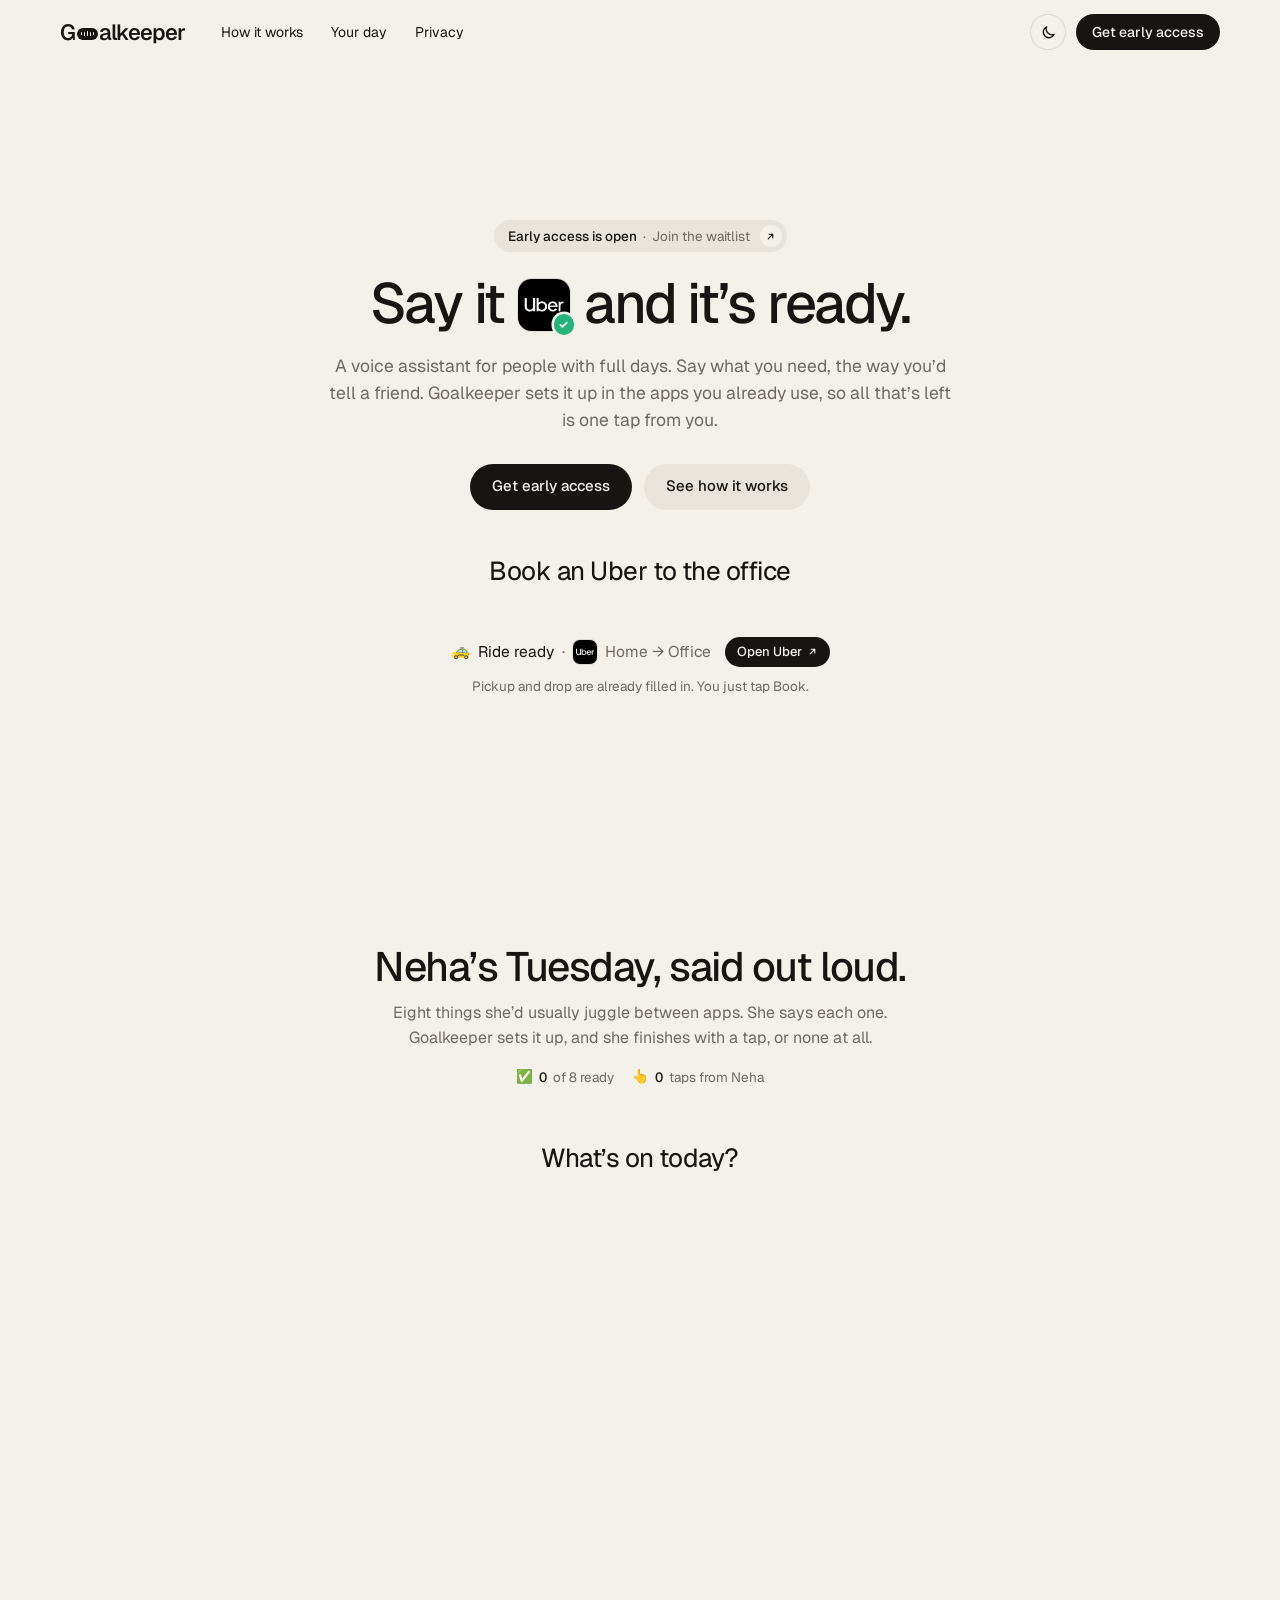
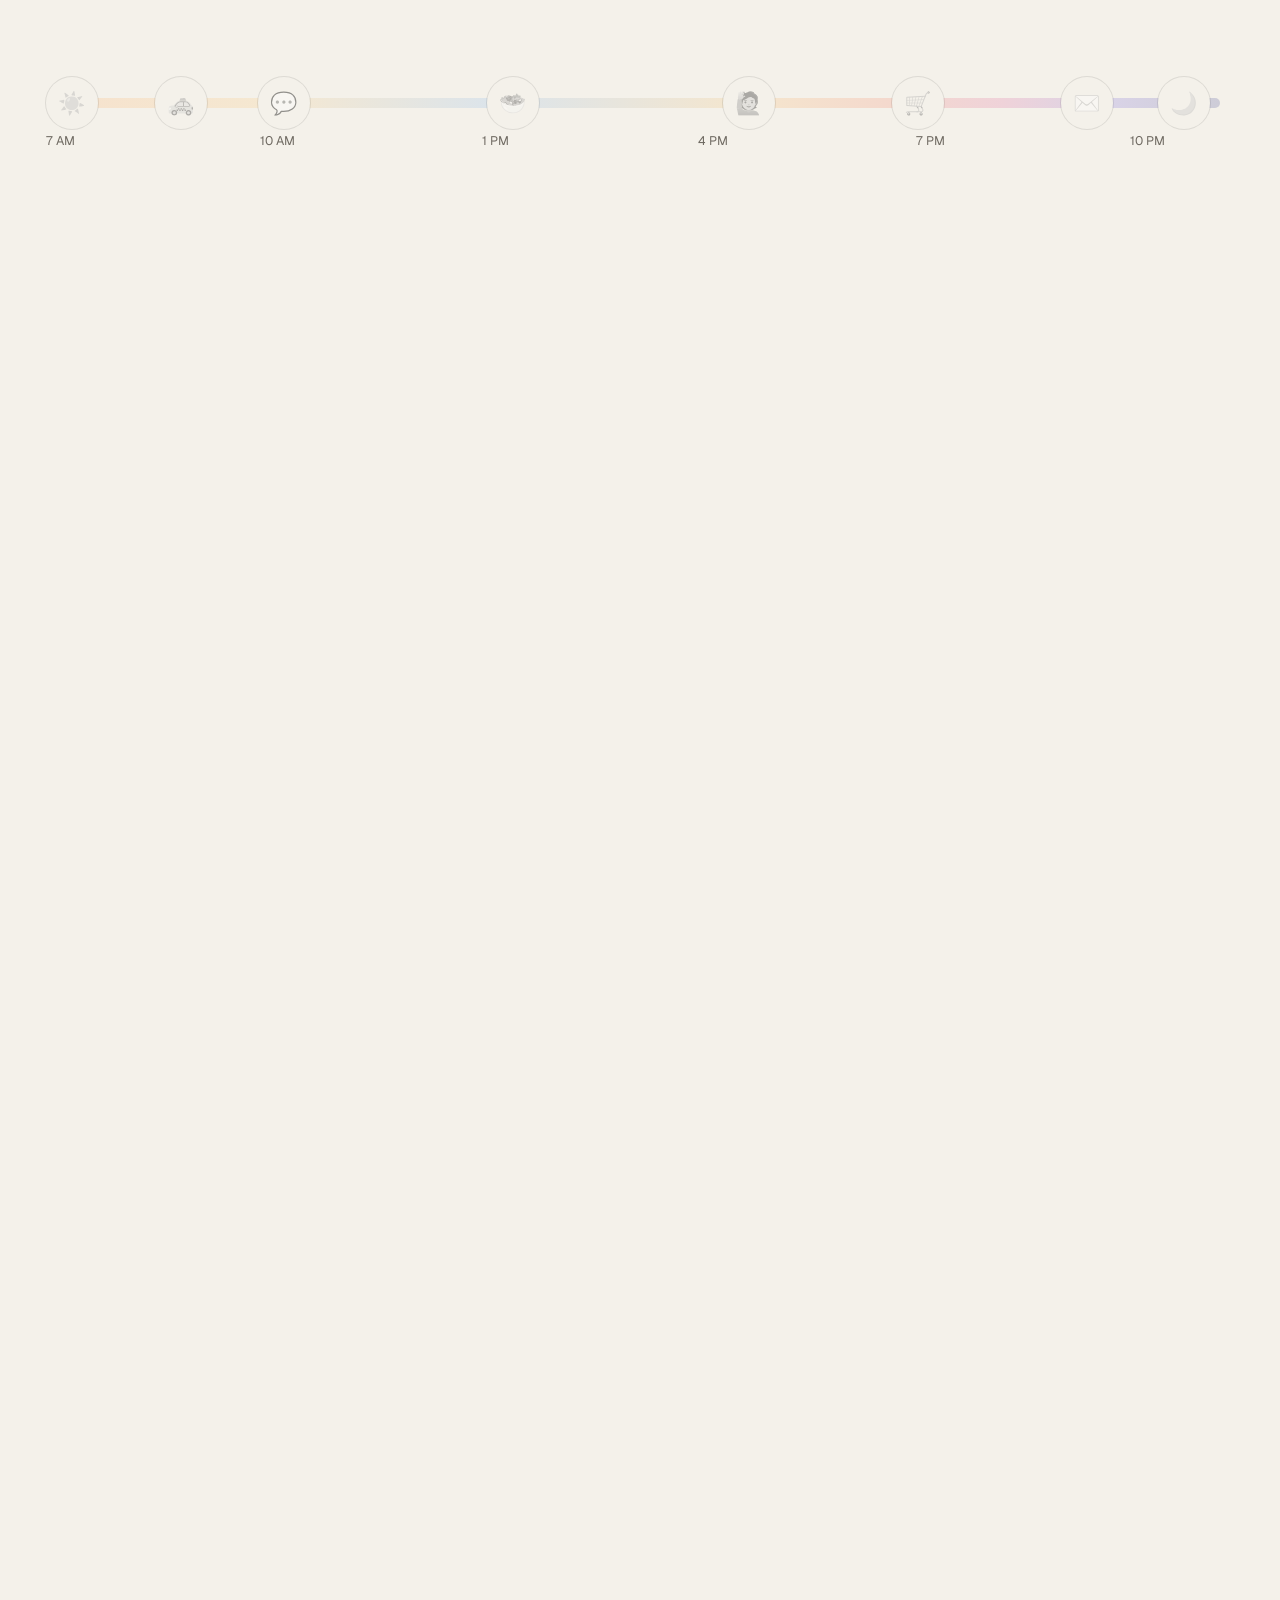
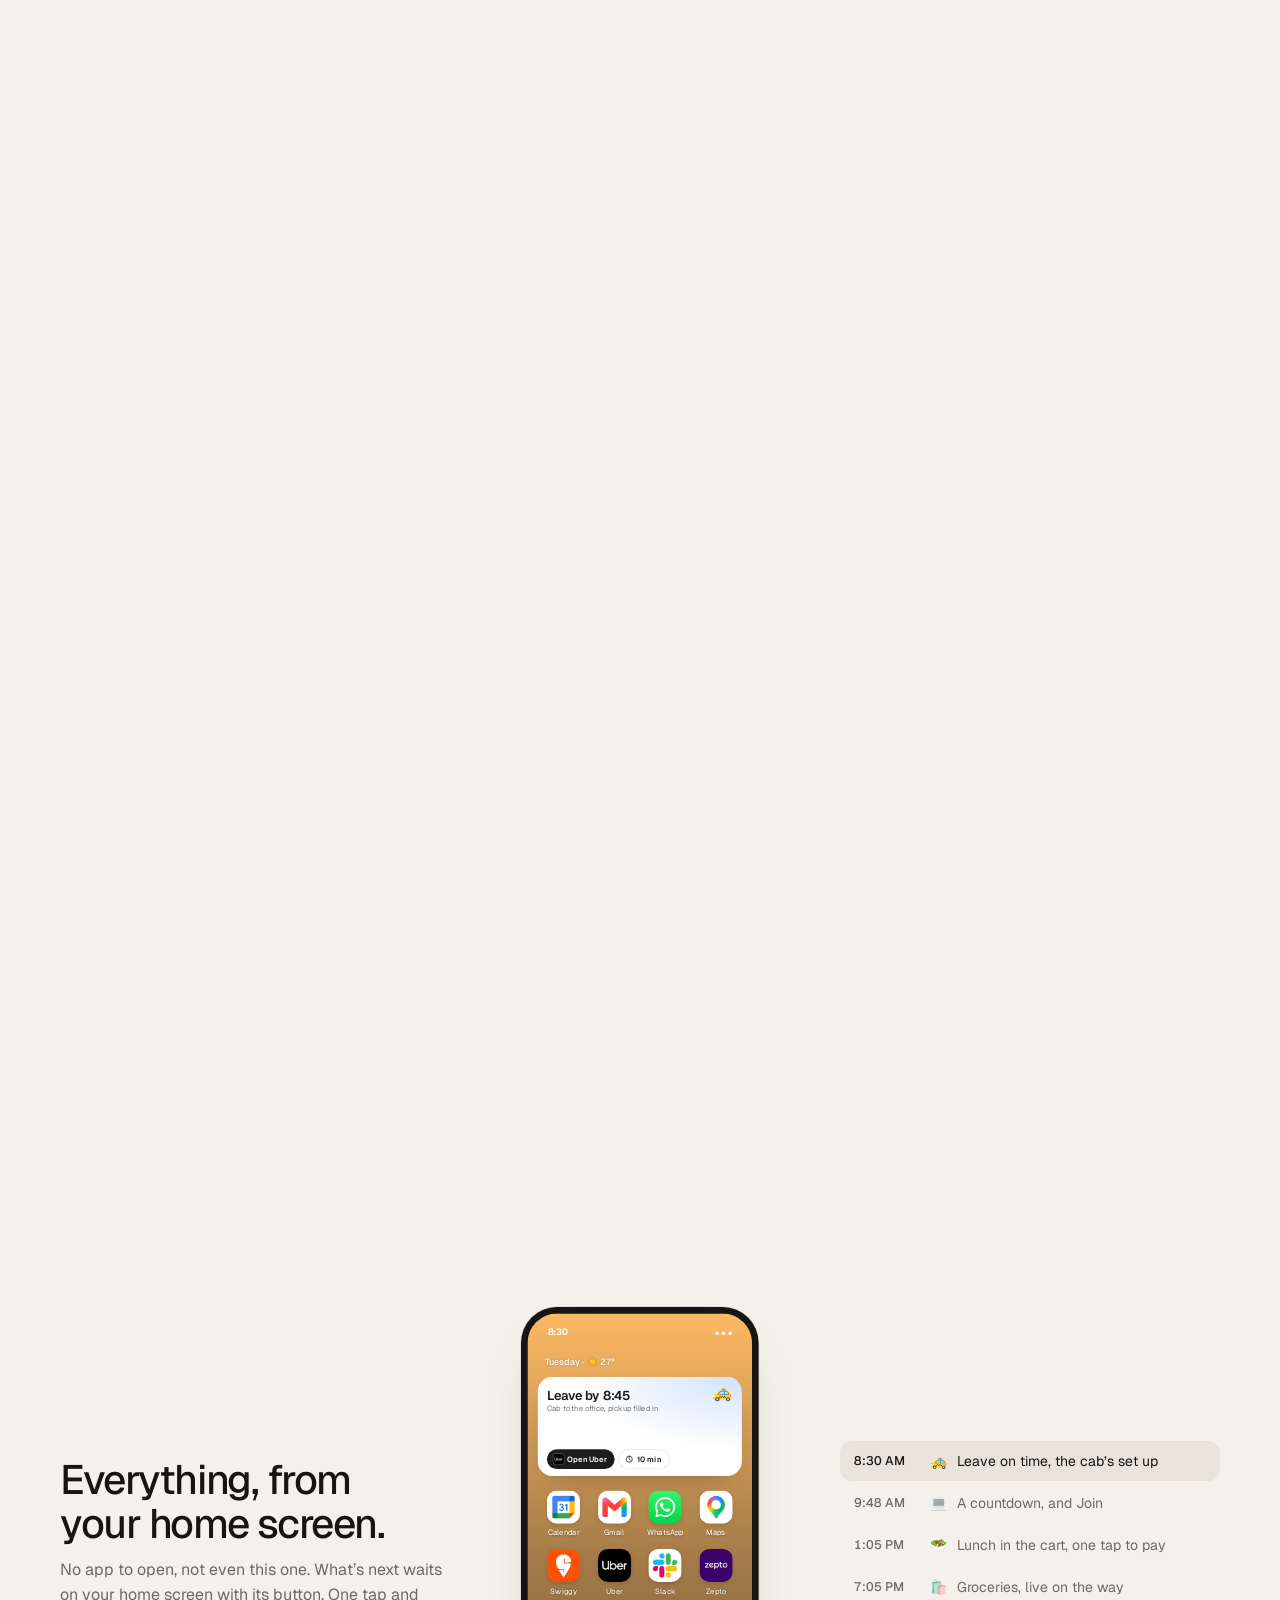
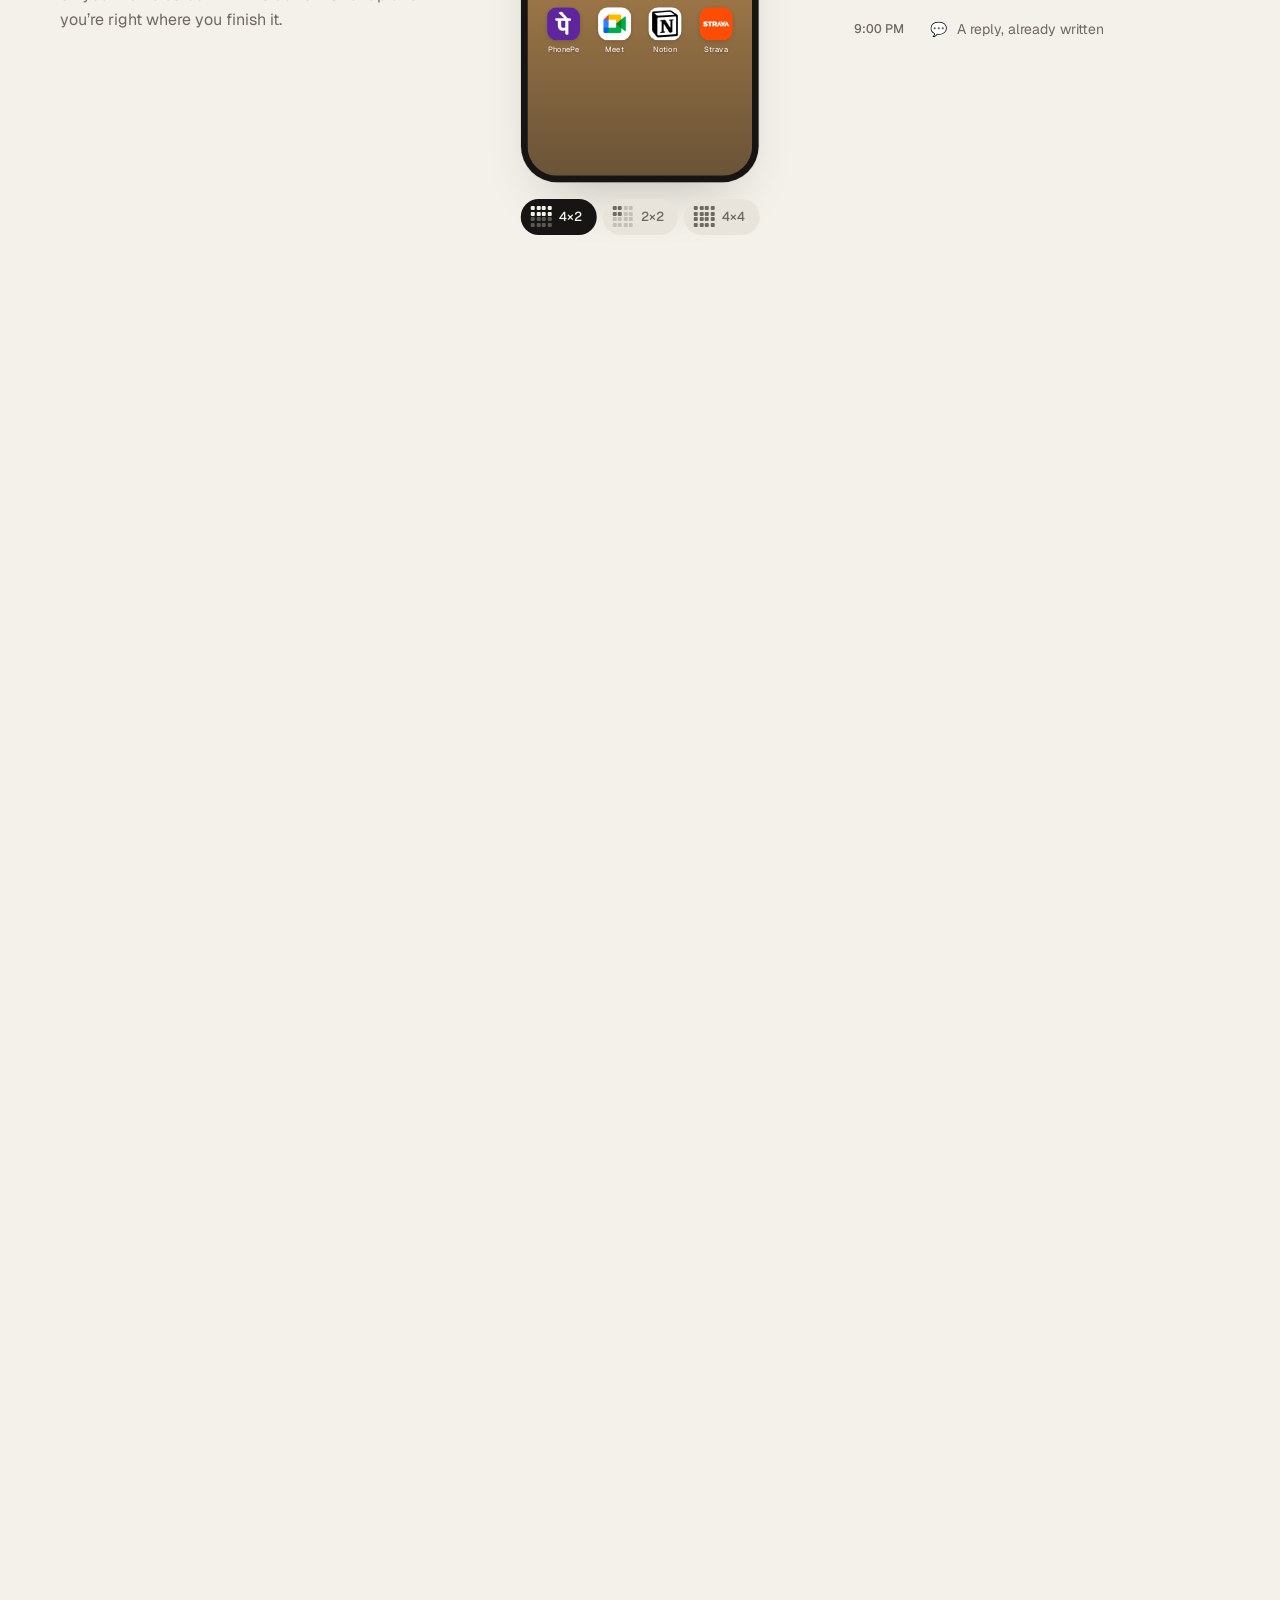
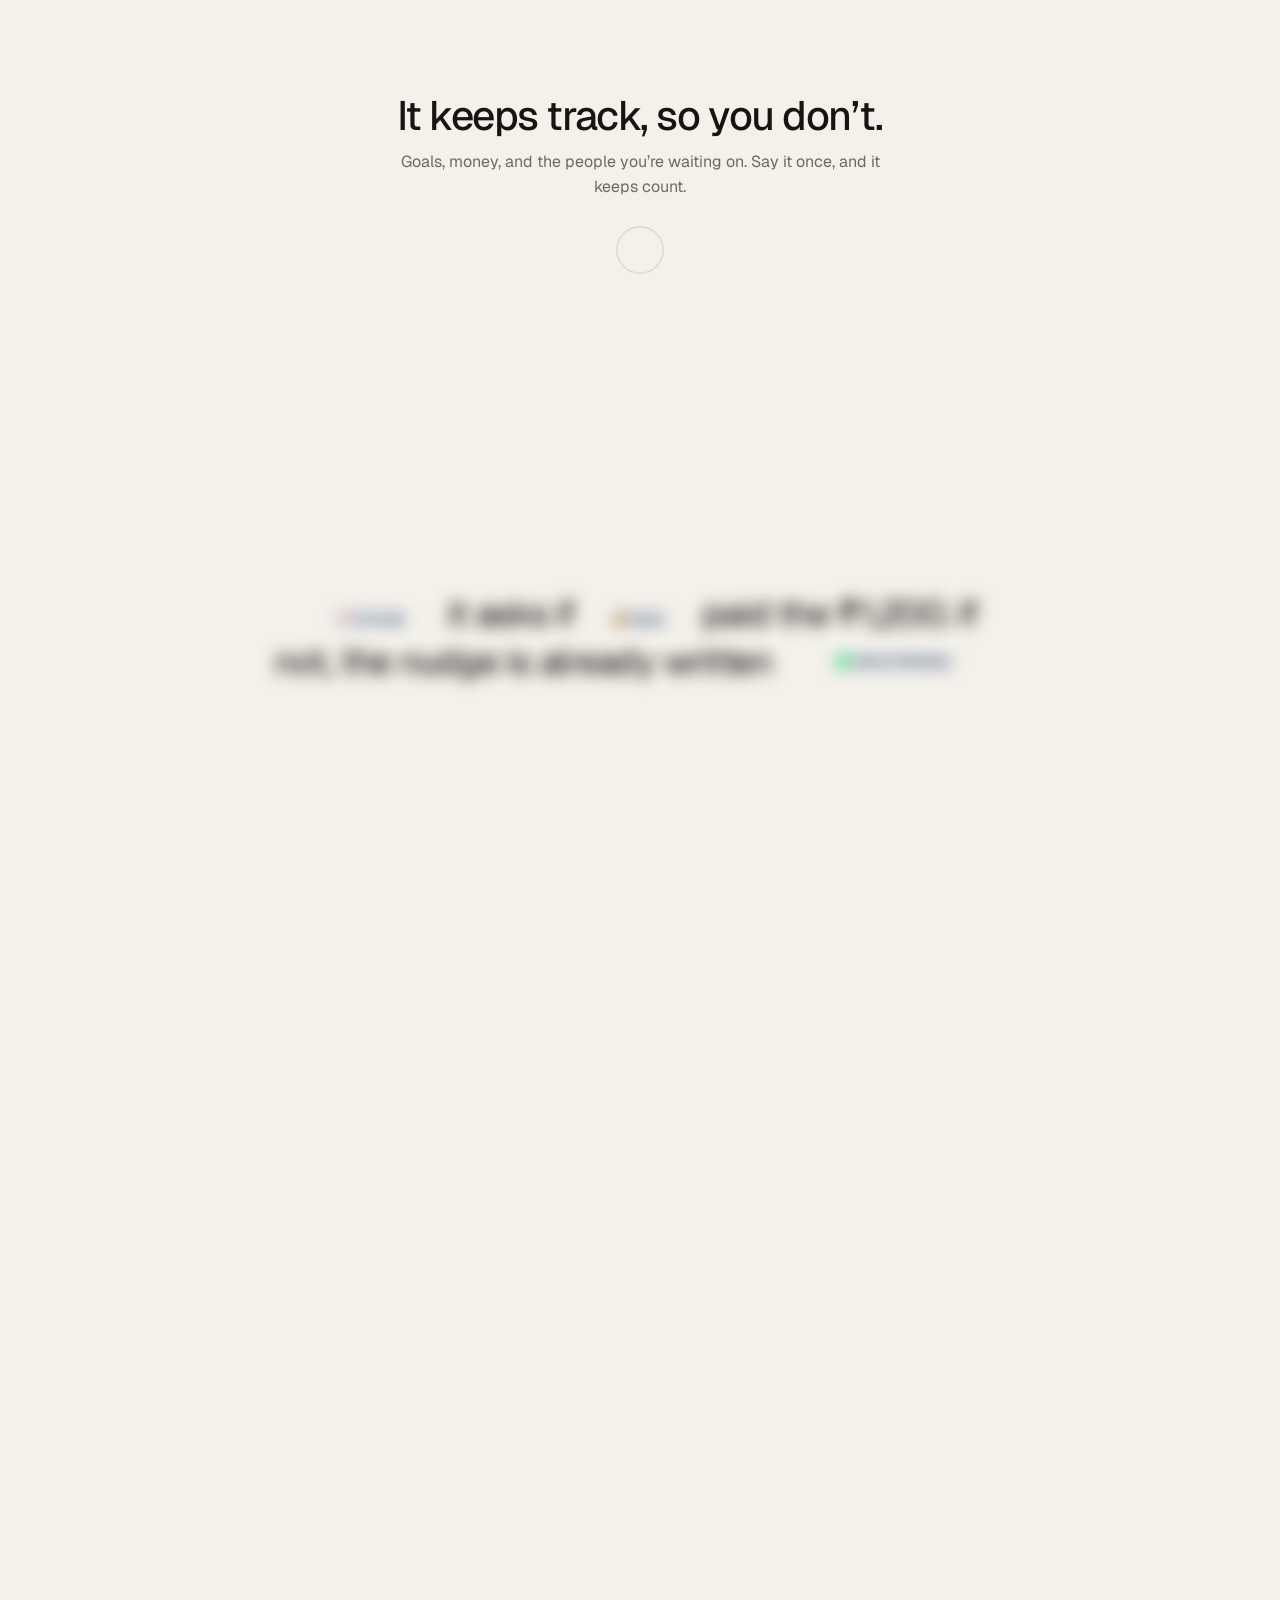
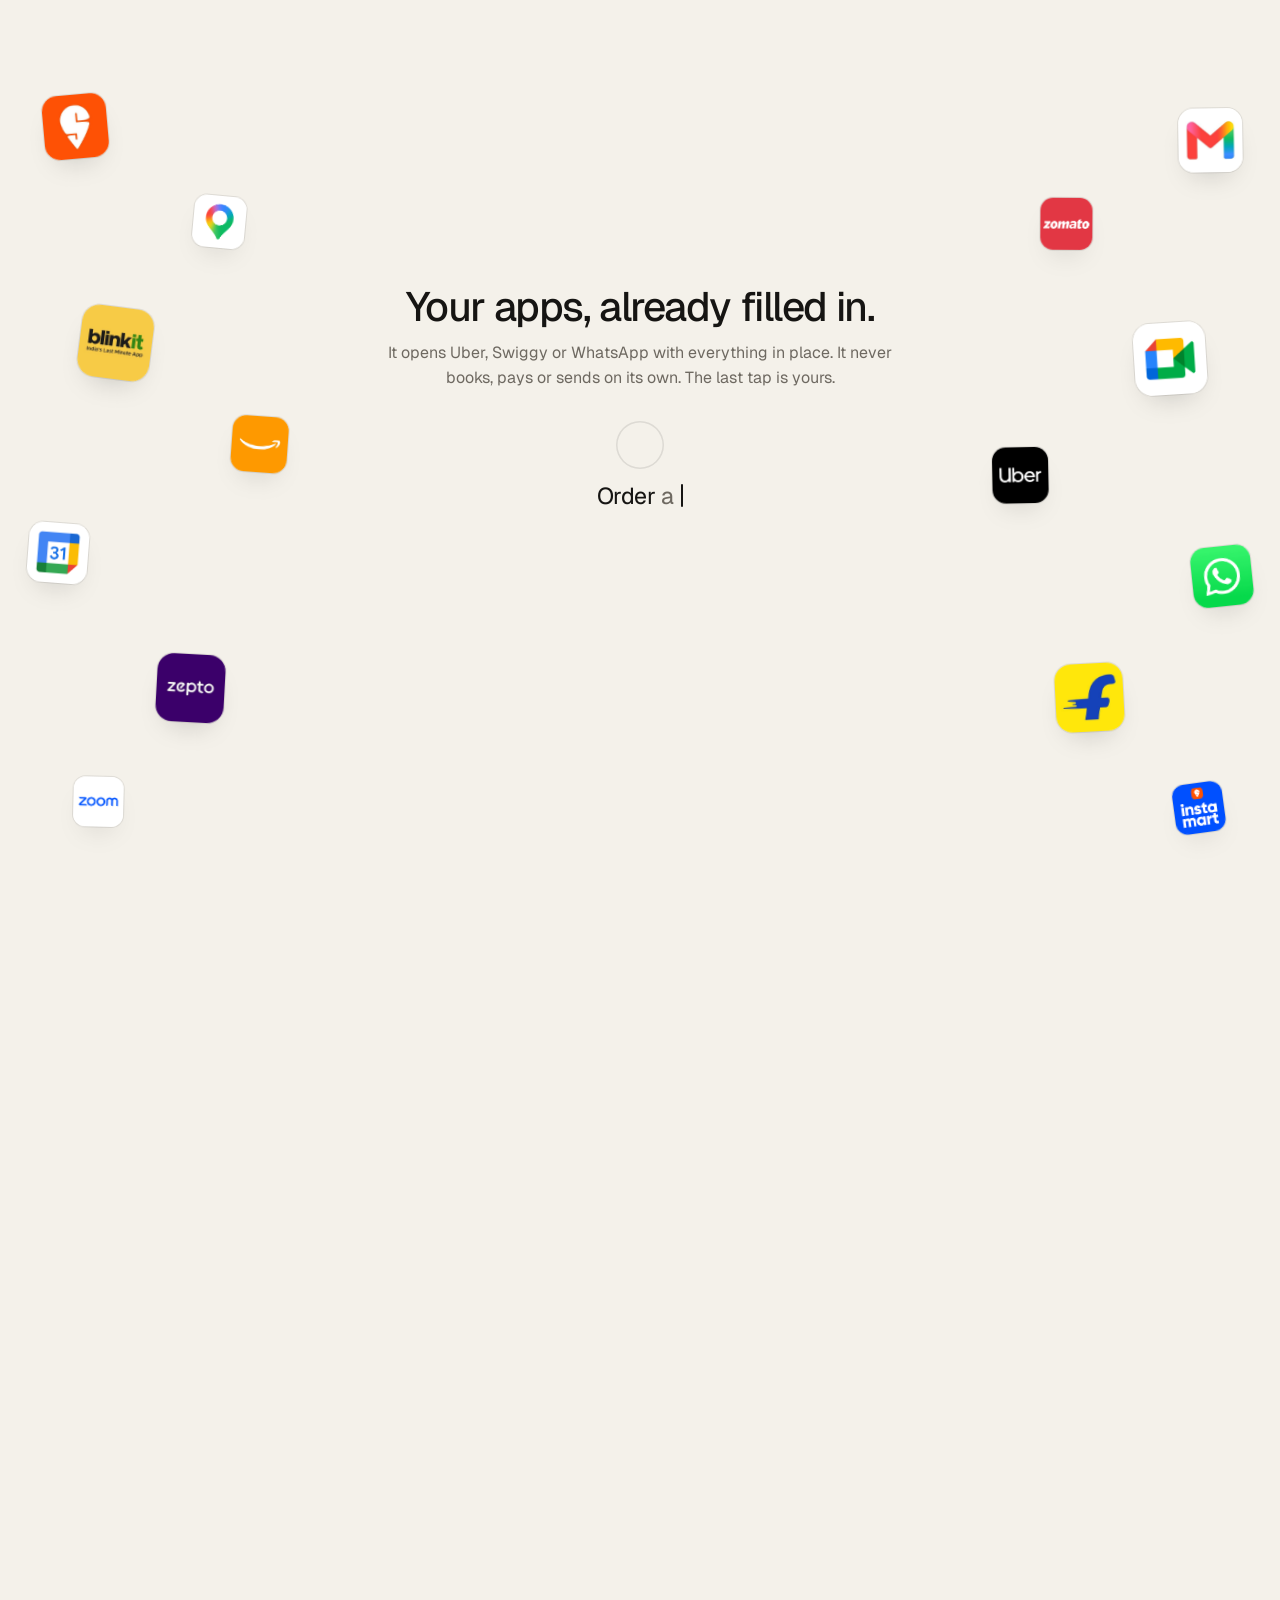
==== commit 92f0f413: "New design: the mic, the wordmark, and one voice from top to bottom The whole page rebuilt around th" ====
--- a/index.html
+++ b/index.html
@@ -3,182 +3,55 @@
 <head>
 <meta charset="utf-8">
 <meta name="viewport" content="width=device-width,initial-scale=1,viewport-fit=cover">
-<title>Goalkeeper · Just say it</title>
-<meta name="description" content="Tell Goalkeeper what’s on your mind. It sorts your day and gets everything ready. You just tap. For Android.">
-<meta name="theme-color" content="#FBF9F5">
+<title>Goalkeeper · Say it and it’s ready</title>
+<meta name="description" content="A voice assistant for people with full days. Say what you need, the way you’d tell a friend. Goalkeeper sets it up in the apps you already use, so all that’s left is one tap from you.">
+<meta name="theme-color" content="#F4F1EA" media="(prefers-color-scheme: light)">
+<meta name="theme-color" content="#000000" media="(prefers-color-scheme: dark)">
 <meta property="og:type" content="website">
-<meta property="og:title" content="Goalkeeper · Just say it">
-<meta property="og:description" content="Tell it what’s on your mind. It sorts your day and gets everything ready. You just tap.">
+<meta property="og:title" content="Goalkeeper · Say it and it’s ready">
+<meta property="og:description" content="Say what you need, the way you’d tell a friend. Goalkeeper sets it up in the apps you already use, so all that’s left is one tap from you.">
 <meta property="og:url" content="https://goalkeeper-dun.vercel.app/">
 <meta property="og:image" content="https://goalkeeper-dun.vercel.app/assets/og.jpg">
 <meta property="og:image:width" content="2400">
 <meta property="og:image:height" content="1260">
-<meta property="og:image:alt" content="Goalkeeper: Just say it. “Gym at 7, then call Mom” turns into two tasks, 🏋️ Gym at 7 PM and 📞 Call Mom after.">
+<meta property="og:image:alt" content="Goalkeeper: Say it and it’s ready. A voice assistant for people with full days.">
 <meta name="twitter:card" content="summary_large_image">
 <meta name="twitter:image" content="https://goalkeeper-dun.vercel.app/assets/og.jpg">
 <link rel="icon" href="favicon.svg" type="image/svg+xml">
 <link rel="preconnect" href="https://fonts.googleapis.com">
 <link rel="preconnect" href="https://fonts.gstatic.com" crossorigin>
-<link href="https://fonts.googleapis.com/css2?family=Geist:wght@400..700&family=Geist+Mono:wght@400;500&family=Noto+Color+Emoji&display=swap" rel="stylesheet">
+<link href="https://fonts.googleapis.com/css2?family=Geist:wght@300..700&family=Noto+Color+Emoji&display=swap" rel="stylesheet">
 <link rel="stylesheet" href="assets/css/site.css">
 </head>
 <body>
-
-<header class="nav" id="nav">
-  <div class="wrap row">
-    <a class="brand" href="#top" aria-label="Goalkeeper, back to top">Goalkeeper</a>
-    <nav class="links" aria-label="Sections"><a href="#how">How it helps</a><a href="#widget">Widget</a><a href="#trust">Trust</a></nav>
-    <a class="btn sm" href="#join">Get the invite</a>
+<div id="live"></div>
+<div id="dayw"></div>
+<div id="wgw"></div>
+<div id="morew"></div>
+<div id="appw"></div>
+<section class="fin" id="join" aria-labelledby="h-join"><div class="wrap fc">
+  <h2 id="h-join" class="big"><span class="ln"><span>Your</span></span> <span class="ln"><span>turn<span class="hs2" aria-hidden="true"></span></span></span></h2>
+  <p class="d rv1">Early access is open. Leave your email and we’ll send you the app.</p>
+  <form class="sg rv1" data-endpoint="" novalidate><label class="vh" for="em">Email</label><input id="em" type="email" placeholder="you@email.com" autocomplete="email" required><button class="btn1" type="submit">Get early access</button></form>
+  <p class="ok" aria-live="polite"></p>
+  <ul class="tr">
+    <li style="--j:0"><span class="em">📱</span><b>Your day stays on your phone</b><small>No cloud account holding your plans.</small></li>
+    <li style="--j:1"><span class="em">🙅</span><b>Nothing to sign up for</b><small>Open it and start talking.</small></li>
+    <li style="--j:2"><span class="em">👆</span><b>The last tap is yours</b><small>It never sends, books or pays by itself.</small></li>
+    <li style="--j:3"><span class="em">🙈</span><b>Your chats stay yours</b><small>It never reads WhatsApp or takes over other apps.</small></li>
+  </ul>
+  <p class="fine rv1">To understand you, what you say and the titles of your plans are sent to the AI. That’s what leaves the phone.</p>
+</div></section>
+<footer class="ft" aria-label="Footer">
+  <div class="wrap ftop">
+    <p class="ask"><b class="now">–</b> <span class="say">Anything for tomorrow?</span></p>
+    <nav class="fl" aria-label="Footer"><div><small>Goalkeeper</small><a href="#day">A day with it</a><a href="#widget">The widget</a><a href="#more">Keeping track</a><a href="#apps">Your apps</a></div>
+      <div><small>Company</small><a href="#join">Early access</a><a href="#join">Privacy</a></div></nav>
   </div>
-</header>
-
-<main id="top">
-  <section class="hero" aria-labelledby="h1">
-    <div class="stk" id="stk" aria-hidden="true"></div>
-    <div class="wrap">
-      <p class="pill-k" data-r><span class="live" aria-hidden="true"></span>Android · Early access</p>
-      <h1 id="h1" data-r style="--d:1">Just say it.</h1>
-      <p class="sub" data-r style="--d:2">Tell Goalkeeper what’s on your mind. It sorts your day and gets everything ready. You just tap.</p>
-      <div class="cta" data-r style="--d:3"><a class="btn" href="#join">Get the Android invite</a><span class="mono">Android 8 and up</span></div>
-
-      <div class="stage" id="stage" data-r style="--d:4" aria-label="An example: you say something, and Goalkeeper sorts it">
-        <p class="you" id="you" aria-live="polite"></p>
-        <div class="gk">
-          <span class="face e" id="face" aria-hidden="true">🙂</span>
-          <div class="gkl"><b>Goalkeeper</b><span class="st" id="st">Ready</span></div>
-          <span class="bars" aria-hidden="true"><i></i><i></i><i></i><i></i><i></i></span>
-        </div>
-        <div class="cards" id="cards"></div>
-        <p class="reply" id="reply" aria-live="polite"></p>
-      </div>
-      <div class="ex" id="ex" role="tablist" aria-label="Examples"></div>
-    </div>
-  </section>
-
-  <section class="sec" id="how" aria-labelledby="h-how">
-    <div class="wrap">
-      <p class="k" data-r><span class="e">🧺</span>How it helps</p>
-      <h2 id="h-how" data-r style="--d:1">Small things, handled.</h2>
-      <div class="grid6" id="small"></div>
-    </div>
-  </section>
-
-  <section class="sec band" id="widget" aria-labelledby="h-w">
-    <div class="wrap wgrid">
-      <div class="wtxt">
-        <p class="k" data-r><span class="e">🌤️</span>The widget</p>
-        <h2 id="h-w" data-r style="--d:1">Your day, on your home screen.</h2>
-        <p class="lede" data-r style="--d:2">No app to open. What’s next is right there, with the one button you need.</p>
-        <div class="ctl" data-r style="--d:3">
-          <p class="cl">Time of day</p>
-          <div class="seg times" id="times" role="group" aria-label="Time of day"></div>
-          <p class="cl">Size</p>
-          <div class="seg sizes" id="sizes" role="group" aria-label="Widget size"></div>
-        </div>
-      </div>
-      <div class="phw" data-r style="--d:2">
-        <div class="phone" id="phone" aria-label="An Android home screen with the Goalkeeper widget">
-          <div class="walls" aria-hidden="true"><i data-w="dawn"></i><i data-w="day"></i><i data-w="dusk"></i><i data-w="eve"></i><i data-w="night"></i></div>
-          <div class="sbar" aria-hidden="true"><span id="clock">8:00</span><span class="sic"><i></i><i></i><i></i></span></div>
-          <div class="glance" id="glance" aria-hidden="true"></div>
-          <div class="home" id="home"></div>
-          <div class="dock" aria-hidden="true"><div class="gsearch"><span>G</span><i></i></div></div>
-          <div class="ptoast" id="ptoast" role="status" aria-live="polite"></div>
-        </div>
-      </div>
-    </div>
-  </section>
-
-  <section class="sec" id="more" aria-labelledby="h-more">
-    <div class="wrap">
-      <p class="k" data-r><span class="e">🧠</span>More than a list</p>
-      <h2 id="h-more" data-r style="--d:1">It remembers, so you don’t have to.</h2>
-      <div class="bento">
-        <article class="bx wide" data-r>
-          <p class="bk"><span class="e">🎯</span>Goals</p>
-          <p class="bq">“Run a marathon in December.”</p>
-          <p class="ba">A plan that fits around your meetings. If the jump’s too big, it says so.</p>
-          <div class="runs" id="runs" aria-hidden="true"></div>
-          <div class="mo" aria-hidden="true"><span style="grid-column:1/5">Oct</span><span style="grid-column:5/10">Nov</span><span style="grid-column:10/15">Dec</span></div>
-          <div class="chips"><span><span class="e">🏃</span>41 runs on your calendar</span><span><span class="e">🟢</span>On track</span><span><span class="e">🔥</span>6 in a row</span></div>
-        </article>
-        <article class="bx" data-r style="--d:1">
-          <p class="bk"><span class="e">🪙</span>Spending</p>
-          <p class="bq">“What did I spend on food this month?”</p>
-          <p class="big"><span id="spent" data-to="7180">₹7,180</span></p>
-          <div class="bars2" id="bars2"></div>
-          <p class="fine">From payment notifications, sorted on your phone.</p>
-        </article>
-        <article class="bx" data-r>
-          <p class="bk"><span class="e">🙋</span>Follow-ups</p>
-          <p class="bq">“Remind me if Karan doesn’t reply by Friday.”</p>
-          <div class="notif" id="notif">
-            <div class="nh"><span class="e">🙋</span><b>Goalkeeper</b><span>Fri · 10:00 AM</span></div>
-            <p>Did Karan reply? A nudge is written, if you want it.</p>
-            <div class="nb"><button type="button" data-a="nudge"><span class="e">👉</span>Nudge</button><button type="button" data-a="did"><span class="e">🙌</span>He did</button></div>
-          </div>
-          <p class="wl">Also open</p>
-          <ul class="wait">
-            <li><span class="e">🙋</span><span>Akash · electricity bill</span><small>since Mon</small></li>
-            <li><span class="e">🤞</span><span>You promised Riya the notes</span><small>by Thu</small></li>
-          </ul>
-        </article>
-        <article class="bx wide" data-r style="--d:1">
-          <p class="bk"><span class="e">🌙</span>Close the day</p>
-          <p class="bq">One minute, each evening.</p>
-          <p class="ba">What got done, what moves, who you’re waiting on. Then it’s quiet till morning.</p>
-          <ol class="close" id="close"></ol>
-        </article>
-      </div>
-    </div>
-  </section>
-
-  <section class="sec" id="apps" aria-labelledby="h-apps">
-    <div class="wrap">
-      <p class="k" data-r><span class="e">🧩</span>Your apps</p>
-      <h2 id="h-apps" data-r style="--d:1">Works with the apps you already have.</h2>
-      <p class="lede" data-r style="--d:2">Nothing to move. It opens the right app with everything filled in, and you finish with one tap.</p>
-    </div>
-    <div class="mq" aria-hidden="true"><div class="mrow" id="m1"></div><div class="mrow rev" id="m2"></div></div>
-    <div class="wrap"><div class="hand" id="hand"></div></div>
-  </section>
-
-  <div class="night" id="nightzone">
-    <div class="stars" id="stars" aria-hidden="true"></div>
-    <section class="sec trust" id="trust" aria-labelledby="h-trust">
-      <div class="wrap">
-        <p class="k" data-r><span class="e">🔒</span>Trust</p>
-        <h2 id="h-trust" data-r style="--d:1">It asks before it acts.</h2>
-        <p class="lede" data-r style="--d:2">You stay in charge. Here’s exactly where the lines are.</p>
-        <div class="tcols">
-          <div class="tc" data-r><p class="th"><span class="e">✅</span>On its own</p><ul><li>Sorts your day</li><li>Writes your texts and emails</li><li>Reminds you, and checks back</li></ul></div>
-          <div class="tc" data-r style="--d:1"><p class="th"><span class="e">👆</span>Waits for your tap</p><ul><li>Sending anything</li><li>Joining a call, or calling</li><li>Paying, in the shop’s own app</li></ul></div>
-          <div class="tc" data-r style="--d:2"><p class="th"><span class="e">🚫</span>Never</p><ul><li>Pays or orders for you</li><li>Reads OTPs, chats or balances</li><li>Sells your data, or trains AI on it</li></ul></div>
-        </div>
-        <p class="undo" data-r><span class="e">↩️</span>Everything it did on its own sits in one list, each with an Undo.</p>
-      </div>
-    </section>
-
-    <section class="sec join" id="join" aria-labelledby="h-join">
-      <div class="wrap">
-        <p class="moon e" id="moon" aria-hidden="true" data-r>🌙</p>
-        <h2 id="h-join" data-r style="--d:1">Tomorrow, just say it.</h2>
-        <p class="lede" data-r style="--d:2">Early access is opening on Android. Leave your email and we’ll send the invite.</p>
-        <form id="jf" data-endpoint="" novalidate data-r style="--d:3">
-          <label for="em" class="vh">Email</label>
-          <input id="em" type="email" placeholder="you@example.com" autocomplete="email" required>
-          <button class="btn light" type="submit">Get the invite</button>
-        </form>
-        <p class="fine" id="fine" aria-live="polite"></p>
-      </div>
-    </section>
-
-    <footer class="foot">
-      <div class="wrap row"><span>Goalkeeper · Android 8 and up</span><span>Emoji: Noto Color Emoji, SIL OFL. App names and icons belong to their owners.</span></div>
-    </footer>
-  </div>
-</main>
-
+  <div class="wm" aria-hidden="true"><span class="wl"><span class="wc" style="--j:0">G</span><span class="wc wo" style="--j:1"></span><span class="wc" style="--j:2">a</span><span class="wc" style="--j:3">l</span><span class="wc" style="--j:4">k</span><span class="wc" style="--j:5">e</span><span class="wc" style="--j:6">e</span><span class="wc" style="--j:7">p</span><span class="wc" style="--j:8">e</span><span class="wc" style="--j:9">r</span></span></div>
+  <div class="wrap fbot"><span>© 2026 Goalkeeper</span><span>Made for full days.</span></div>
+</footer>
+<button class="io fly" type="button" aria-label="Talk to Goalkeeper" hidden></button>
 <script src="assets/js/site.js"></script>
 </body>
 </html>
--- a/assets/css/site.css
+++ b/assets/css/site.css
@@ -1,390 +1,734 @@
-/* Goalkeeper website. Calm, sans only (Geist and Geist Mono), and emoji for every kind of thing.
-   The page runs like a day: a warm morning at the top, a soft afternoon band for the widget, night at the end. */
-:root{
-  --bg:#FBF9F5; --soft:#F3EFE8; --card:#fff; --ink:#17171A; --ink2:rgba(23,23,26,.62); --ink3:rgba(23,23,26,.42); --line:rgba(23,23,26,.08);
-  --meet:#2F7BF6; --err:#E8891C; --fit:#1FA46E; --fam:#E43F7F; --msg:#8A5CF0;
-  --t-meet:#EAF1FE; --t-err:#FEF1DF; --t-fit:#E2F5EC; --t-fam:#FDE8F0; --t-msg:#F1EBFE; --t-ink:#EFECE6;
-  --night:#14152C; --night2:#0C0D1F;
-  --sans:"Geist",system-ui,-apple-system,"Segoe UI",Roboto,sans-serif;
-  --mono:"Geist Mono",ui-monospace,SFMono-Regular,Menlo,monospace;
-  --emo:"Noto Color Emoji","Apple Color Emoji","Segoe UI Emoji",sans-serif;
-  --ease:cubic-bezier(.16,1,.3,1); --out:cubic-bezier(.4,0,1,1); --pop:cubic-bezier(.34,1.56,.64,1);
-  color-scheme:light;
-}
+:root{--or:242,153,46;--pu:148,103,240;--bl:47,123,246;--gr:38,179,122;--pk:238,76,138;--max:1160px;--gut:24px;--rvh:0px;
+  --bg:#F4F1EA;--fg:#161513;--sub:#6E6961;--mute:#B4AEA4;--line:rgba(22,21,19,.1);--surf:#E8E4DC;--card:#FFFFFF;--btn:#161513;--btnf:#F4F1EA;--shade:rgba(22,21,19,.28);--bar:#E6E1D8;--tmoon:block;--tsun:none;color-scheme:light}
+@media (prefers-color-scheme:dark){:root:not([data-theme=light]){--bg:#000000;--fg:#FFFFFF;--sub:#8E8E8E;--mute:#4A4A4A;--line:rgba(255,255,255,.12);--surf:#1B1B1B;--card:#0E0E0E;--btn:#FFFFFF;--btnf:#000000;--shade:rgba(0,0,0,.6);--bar:#2A2A2A;--tmoon:none;--tsun:block;color-scheme:dark}}
+:root[data-theme=dark]{--bg:#000000;--fg:#FFFFFF;--sub:#8E8E8E;--mute:#4A4A4A;--line:rgba(255,255,255,.12);--surf:#1B1B1B;--card:#0E0E0E;--btn:#FFFFFF;--btnf:#000000;--shade:rgba(0,0,0,.6);--bar:#2A2A2A;--tmoon:none;--tsun:block;color-scheme:dark}
 *{box-sizing:border-box}
-html{scroll-behavior:smooth;overflow-x:clip;scroll-padding-top:72px}
-body{margin:0;background:var(--bg);color:var(--ink);font:400 17px/1.5 var(--sans);-webkit-font-smoothing:antialiased;text-rendering:optimizeLegibility}
+html,body{background:var(--bg);color:var(--fg)}
+body{margin:0;font:400 15px/1.5 Geist,system-ui,-apple-system,"Segoe UI",Roboto,sans-serif;-webkit-font-smoothing:antialiased;overflow-x:hidden;transition:background .4s,color .4s}
 a{color:inherit;text-decoration:none}
-img{display:block;max-width:100%}
-button{font:inherit;color:inherit;cursor:pointer}
-:focus-visible{outline:2px solid var(--meet);outline-offset:3px;border-radius:10px}
-.wrap{max-width:1200px;margin-inline:auto;padding-inline:24px}
-.row{display:flex;align-items:center}
-.e{font-family:var(--emo);font-weight:400;font-style:normal;line-height:1;display:inline-block}
-.mono{font-family:var(--mono);font-size:13px;color:var(--ink3)}
+button{font:inherit;color:inherit;background:none;border:0;padding:0;cursor:pointer}
+[hidden]{display:none!important}
+img{max-width:100%;display:block}
+.em{font-family:"Noto Color Emoji","Apple Color Emoji","Segoe UI Emoji",sans-serif;font-weight:400;line-height:1;font-style:normal}
+.wrap{width:min(var(--max),100% - 2*var(--gut));margin-inline:auto}
+
+/* review bar, only for choosing */
+.rv{height:var(--rvh);border-bottom:1px solid var(--line);font-size:13px;position:relative;z-index:10}
+.rv .wrap{display:flex;align-items:center;height:100%;gap:10px}
+.seg{display:flex;gap:2px;padding:3px;border-radius:999px;background:var(--surf)}
+.seg button{height:28px;padding:0 12px;border-radius:999px;color:var(--sub);font-weight:500;white-space:nowrap}
+.seg button[aria-pressed=true]{background:var(--bg);color:var(--fg);box-shadow:0 1px 2px rgba(0,0,0,.12)}
+.seg b{font-weight:600;color:var(--fg)}
+.rv .sp{flex:1}
+
+/* hero frame: always exactly one screen */
+.hero{position:relative;height:calc(100svh - var(--rvh));min-height:560px;display:flex;flex-direction:column;overflow:hidden}
+.nav{display:flex;align-items:center;height:64px;gap:36px;flex:none}
+.brand{display:flex;align-items:center;gap:8px;font-weight:500;font-size:15.5px;letter-spacing:-.01em}
+.brand svg{width:20px;height:20px}
+.links{display:flex;gap:28px;font-size:14px}
+.nbtn{margin-left:auto;display:inline-flex;align-items:center;height:36px;padding:0 16px;border-radius:999px;background:var(--btn);color:var(--btnf);font-size:14px;font-weight:500}
+.hc{flex:1;min-height:0;display:flex;flex-direction:column;align-items:center;justify-content:center;text-align:center;padding-block:0 48px}
+.eb{display:inline-flex;align-items:center;gap:6px;height:32px;padding:0 5px 0 14px;border-radius:999px;background:var(--surf);font-size:13.5px;color:var(--sub);margin-bottom:22px}
+.eb b{font-weight:500;color:var(--fg)}
+.eb .ar{width:22px;height:22px;border-radius:50%;background:var(--bg);display:grid;place-items:center;margin-left:4px;color:var(--fg)}
+.eb .ar svg{width:11px;height:11px}
+h1{--h:clamp(38px,4.4vw,64px);margin:0;font-size:var(--h);line-height:1.06;font-weight:480;letter-spacing:-.04em;text-wrap:balance}
+.sub{margin:18px 0 0;max-width:36em;font-size:17.5px;line-height:1.55;color:var(--sub);text-wrap:pretty}
+.act{display:flex;align-items:center;justify-content:center;gap:12px;margin-top:30px}
+.btn1,.btn2{display:inline-flex;align-items:center;height:46px;padding:0 22px;border-radius:999px;font-size:15px;font-weight:500;white-space:nowrap}
+.btn1{background:var(--btn);color:var(--btnf)}
+.btn2{background:var(--surf)}
+.btn1:focus-visible,.btn2:focus-visible,.fly:focus-visible{outline:2px solid var(--fg);outline-offset:3px}
+.mbr{display:none}
+
+/* the voice mark: idle, listening, thinking, the app that did it, done */
+.io{position:relative;display:inline-flex;width:.92em;height:.92em;border-radius:.46em;background:var(--btn);color:var(--btnf);vertical-align:-.13em;margin:0 .04em;transition:width .7s cubic-bezier(.65,0,.35,1),border-radius .5s,background .5s,color .5s}
+.io>span{position:absolute;inset:0;display:flex;align-items:center;justify-content:center;transition:opacity .35s,transform .6s cubic-bezier(.3,1.35,.5,1)}
+.io .i-mic{transition-delay:.3s}
+.io.listen .i-mic,.io.think .i-mic,.io.app .i-mic{opacity:0;transition-delay:0s}
+.io .i-mic svg{width:.4em;height:.4em}
+.io .i-bars{gap:.075em;opacity:0}
+.io .i-bars i{width:.075em;height:.075em;border-radius:.04em;background:currentColor;transition:height .2s cubic-bezier(.4,1.4,.5,1)}
+.io.listen{width:1.9em}
+.io.listen .i-bars{opacity:1}
+.io .i-think{gap:.075em;opacity:0}
+.io .i-think i{width:.085em;height:.085em;border-radius:50%;background:currentColor;animation:bob 1.1s ease-in-out infinite}
+.io .i-think i:nth-child(2){animation-delay:.16s}
+.io .i-think i:nth-child(3){animation-delay:.32s}
+@keyframes bob{0%,100%{transform:translateY(.03em);opacity:.4}45%{transform:translateY(-.05em);opacity:1}}
+.io.think .i-think{opacity:1;transition-delay:.25s}
+.io>.i-ring{inset:-.11em;opacity:0;transition:opacity .4s}
+.io .i-ring svg{width:100%;height:100%;transform:rotate(-90deg);overflow:visible}
+.io .i-ring circle{fill:none;stroke:var(--fg);stroke-width:2.2;stroke-linecap:round;stroke-dasharray:100;stroke-dashoffset:100;vector-effect:non-scaling-stroke}
+.io.think .i-ring{opacity:.9}
+.io.think .i-ring circle{animation:ring var(--think,1.8s) cubic-bezier(.45,0,.4,1) forwards}
+@keyframes ring{to{stroke-dashoffset:0}}
+.io .i-app{opacity:0;transform:scale(.55)}
+.io .i-app img,.io .i-app .gkt{width:100%;height:100%;border-radius:.24em;box-shadow:0 0 0 1px var(--line)}
+.io.app{background:transparent;border-radius:.24em}
+.io.app .i-app{opacity:1;transform:none}
+.io>.i-ck{inset:auto -.07em -.07em auto;width:.36em;height:.36em;border-radius:50%;background:rgb(var(--gr));opacity:0;transform:scale(.3);box-shadow:0 0 0 .045em var(--bg)}
+.io .i-ck svg{width:55%;height:55%}
+.io.done .i-ck{opacity:1;transform:none}
+
+/* once you scroll, the mark travels down and waits at the bottom */
+.fly{position:fixed;left:0;top:0;z-index:50;margin:0;vertical-align:baseline;transform:translate(-50%,-50%);transition:width .7s cubic-bezier(.65,0,.35,1),border-radius .5s,background .5s,color .5s;box-shadow:0 14px 34px -12px var(--shade)}
+.io.gone{background:transparent;box-shadow:inset 0 0 0 1.5px var(--line)}
+.io.gone>span{opacity:0!important;transition:none}
+.fly.docked:hover{filter:brightness(1.15)}
+.fly.catch{transition:width .7s cubic-bezier(.65,0,.35,1),border-radius .5s,background .5s,color .5s,left .6s cubic-bezier(.65,0,.35,1)}
+.day.catch .ptag{transition:left .6s cubic-bezier(.65,0,.35,1)}
+.day.catch .fill{transition:clip-path .6s cubic-bezier(.65,0,.35,1)}
+
+/* words as they are heard: they arrive soft, then settle */
+.w{display:inline;opacity:0;filter:blur(6px);color:var(--sub);transition:opacity .45s,filter .55s,color .7s}
+.w.on{opacity:1;filter:none}
+.w.set{color:var(--fg)}
+.caret{display:inline-block;width:2px;height:1em;margin-left:2px;vertical-align:-.12em;background:var(--fg);border-radius:1px;animation:blink 1s steps(2) infinite}
+@keyframes blink{50%{opacity:0}}
+.shim .w{color:transparent;background:linear-gradient(100deg,var(--fg) 35%,var(--mute) 50%,var(--fg) 65%) 0 0/300% 100%;-webkit-background-clip:text;background-clip:text;animation:shim 1.5s linear infinite}
+@keyframes shim{from{background-position:100% 0}to{background-position:0 0}}
+.ck{width:18px;height:18px;border-radius:50%;background:rgb(var(--gr));display:inline-grid;place-items:center;flex:none}
+.ck svg{width:10px;height:10px}
+.gkt{display:grid;place-items:center;background:#161513}
+.gkt svg{width:60%;height:60%}
+.rs img,.rs .gkt,.res img,.res .gkt{box-shadow:0 0 0 1px var(--line)}
+
+/* ---------- B1 · Caption ---------- */
+.cv{margin-top:44px;width:100%;display:flex;flex-direction:column;align-items:center}
+.cv .tx{margin:0;height:72px;display:flex;align-items:flex-start;justify-content:center;max-width:22em;font-size:26px;line-height:1.36;font-weight:430;letter-spacing:-.02em;text-wrap:balance;transition:opacity .5s,transform .7s cubic-bezier(.2,.9,.1,1)}
+.cv .tx.out{opacity:0;transform:translateY(-6px)}
+.rs{margin:10px 0 0;min-height:32px;display:flex;align-items:center;justify-content:center;flex-wrap:wrap;gap:4px 8px;font-size:15.5px;opacity:0;transform:translateY(8px);transition:opacity .5s,transform .7s cubic-bezier(.2,.9,.1,1)}
+.rs.on{opacity:1;transform:none}
+.cta{display:inline-flex;align-items:center;gap:5px;height:30px;padding:0 12px;margin-left:6px;border-radius:999px;background:var(--btn);color:var(--btnf);font-size:13px;font-weight:500;white-space:nowrap}
+.cta svg{width:11px;height:11px}
+.hint{margin:8px 0 0;height:20px;font-size:13.5px;color:var(--sub);opacity:0;transition:opacity .6s .35s}
+.hint.on{opacity:1}
+.rs img,.rs .gkt{width:24px;height:24px;border-radius:7px}
+.rs .m{color:var(--sub)}
+
+/* ---------- the day ---------- */
+:root{--ga:.42;--rlb:clamp(28px,5vh,56px)}
+@media (prefers-color-scheme:dark){:root:not([data-theme=light]){--ga:.3}}
+:root[data-theme=dark]{--ga:.3}
+.day{position:relative}
+.stage{position:sticky;top:0;height:100svh;display:flex;flex-direction:column;overflow:hidden}
+.dh{flex:none;padding-top:clamp(28px,5vh,56px);text-align:center}
+.dh .k{display:inline-flex;align-items:center;gap:6px;margin:0 0 14px;font-size:13.5px;color:var(--sub)}
+.dh h2{margin:0;font-size:clamp(30px,3.2vw,44px);font-weight:480;letter-spacing:-.035em;line-height:1.08;text-wrap:balance}
+.dh .d{margin:12px auto 0;max-width:33em;font-size:16px;line-height:1.55;color:var(--sub);text-wrap:pretty}
+.tally{display:flex;justify-content:center;gap:18px;margin:16px 0 0;font-size:13.5px;color:var(--sub);font-variant-numeric:tabular-nums}
+.tally span{display:inline-flex;align-items:center;gap:6px}
+.tally b{font-weight:500;color:var(--fg)}
+.dm{flex:1;min-height:0;display:flex;flex-direction:column;align-items:center;justify-content:center;text-align:center}
+.dm .cv{margin-top:0}
+.cta.ghost{background:var(--surf);color:var(--sub)}
+
+/* A · the mark is the playhead on her day */
+.rl{--rlb:clamp(28px,5vh,56px);position:absolute;left:0;right:0;bottom:var(--rlb);height:130px}
+.rl .wrap{position:relative;height:100%}
+.rli{position:absolute;inset:0}
+.A .dm{justify-content:flex-start;padding-block:clamp(28px,6vh,64px) calc(130px + var(--rlb))}
+.trk{position:absolute;left:0;right:0;bottom:51px;height:2px;border-radius:2px;background:var(--line)}
+.trk .fill{position:absolute;inset:0;border-radius:inherit;background:var(--skyg)}
+.tk{position:absolute;bottom:48px;width:1px;height:8px;background:var(--line)}
+.hl{position:absolute;bottom:14px;transform:translateX(-50%);font-size:11.5px;color:var(--sub);white-space:nowrap;transition:opacity .25s}
+.mk{position:absolute;bottom:52px;width:8px;height:8px;margin:0 0 -4px -4px;border-radius:50%;display:grid;place-items:center;background:var(--mute);transition:width .5s cubic-bezier(.3,1.4,.5,1),height .5s cubic-bezier(.3,1.4,.5,1),margin .5s cubic-bezier(.3,1.4,.5,1),background .3s}
+.mk .em{font-size:13px;opacity:0;transform:scale(.4);transition:opacity .3s,transform .5s cubic-bezier(.3,1.4,.5,1)}
+.mk.on{width:28px;height:28px;margin:0 0 -14px -14px;background:var(--card);box-shadow:0 0 0 1px var(--line)}
+.mk.on .em{opacity:1;transform:none}
+.ptag{position:absolute;bottom:88px;transform:translateX(-50%);font-size:13px;font-weight:500;font-variant-numeric:tabular-nums;white-space:nowrap}
+
+/* ---------- the widget, as designed in the app ---------- */
+:root{--wcard:#FFFFFF;--wink:#1C1C1E;--wgrey:rgba(28,28,30,.6);--whair:rgba(28,28,30,.1);--wout:rgba(28,28,30,.16);--woutbg:#FFFFFF;--wbtn:#1C1C1E;--wbtnf:#FFFFFF;--wa:.22;--wt:.15;--ag:#10794D;--ao:#A65A05;--ab:#1F5FC8;--ap:#6A3FD0;--wsh:0 1px 2px rgba(28,28,30,.06),0 18px 40px -24px rgba(28,28,30,.35)}
+@media (prefers-color-scheme:dark){:root:not([data-theme=light]){--wcard:#1C1C1A;--wink:#F2F1EC;--wgrey:rgba(242,241,236,.6);--whair:rgba(242,241,236,.12);--wout:rgba(242,241,236,.2);--woutbg:rgba(242,241,236,.06);--wbtn:#F2F1EC;--wbtnf:#141413;--wa:.34;--wt:.26;--ag:#5BD3A0;--ao:#FFB766;--ab:#7FB0FF;--ap:#B79BFF;--wsh:0 0 0 1px rgba(255,255,255,.06)}}
+:root[data-theme=dark]{--wcard:#1C1C1A;--wink:#F2F1EC;--wgrey:rgba(242,241,236,.6);--whair:rgba(242,241,236,.12);--wout:rgba(242,241,236,.2);--woutbg:rgba(242,241,236,.06);--wbtn:#F2F1EC;--wbtnf:#141413;--wa:.34;--wt:.26;--ag:#5BD3A0;--ao:#FFB766;--ab:#7FB0FF;--ap:#B79BFF;--wsh:0 0 0 1px rgba(255,255,255,.06)}
+.wsec{position:relative}
+.wsec .wst{position:relative;min-height:100svh;display:flex;flex-direction:column;justify-content:center;padding-bottom:104px}
+.wsec .wst .dh{padding-top:48px}
+.wfit{position:relative;flex:none}
+.wfit>*{position:absolute;left:0;top:0;transform-origin:0 0}
+.w42,.w22{position:relative;box-sizing:border-box;border-radius:26px;background:radial-gradient(130% 120% at 100% 0%,rgba(var(--w),var(--wa)) 0%,rgba(var(--w),0) 62%),var(--wcard);color:var(--wink);display:flex;flex-direction:column;text-align:left;font-size:13px;line-height:18px;box-shadow:var(--wsh);transition:background .6s}
+.w42{width:350px;height:170px;padding:14px 14px 12px 16px}
+.wE{position:absolute;right:16px;top:14px;font-size:28px;transition:transform .6s cubic-bezier(.3,1.5,.5,1)}
+.wT{margin-top:4px;max-width:262px;font-size:22px;line-height:28px;font-weight:600;letter-spacing:-.3px;white-space:nowrap;overflow:hidden;text-overflow:ellipsis}
+.wS{max-width:262px;color:var(--wgrey);white-space:nowrap;overflow:hidden;text-overflow:ellipsis}
+.wsp{flex-grow:1}
+.wC{display:flex;gap:6px}
+.wb{height:34px;min-width:34px;padding:0 14px 0 11px;box-sizing:border-box;border-radius:17px;display:flex;align-items:center;justify-content:center;gap:6px;font-size:13px;font-weight:600;white-space:nowrap;flex:none}
+.wb.p{background:var(--wbtn);color:var(--wbtnf)}
+.wb.s{border:1px solid var(--wout);background:var(--woutbg);color:var(--wink)}
+.wb.i{padding:0}
+.wb img{width:18px;height:18px;border-radius:5px;flex:none}
+.wb.p img{box-shadow:0 0 0 1px rgba(255,255,255,.28)}
+.wb.s img{box-shadow:0 0 0 1px var(--whair)}
+.wb svg{width:14px;height:14px;flex:none}
+.wtr{position:relative;height:26px;margin-top:6px;max-width:262px}
+.wtr i{position:absolute;left:0;right:0;top:16px;height:4px;border-radius:2px;background:var(--whair)}
+.wtr b{position:absolute;left:0;top:16px;height:4px;border-radius:2px;background:#F2992E;transition:width 1.6s cubic-bezier(.4,0,.2,1)}
+.wtr span{position:absolute;top:0;margin-left:-8px;font-size:16px;transition:left 1.6s cubic-bezier(.4,0,.2,1);animation:ride .5s ease-in-out infinite}
+@keyframes ride{50%{transform:translateY(-1.5px) rotate(-3deg)}}
+.w44{width:350px;height:418px;box-sizing:border-box;padding:10px;border-radius:26px;background:var(--wcard);color:var(--wink);display:flex;flex-direction:column;text-align:left;font-size:13px;line-height:18px;box-shadow:var(--wsh)}
+.w44 .w42{width:auto;height:150px;padding:12px 14px;border-radius:20px;box-shadow:none}
+.w44 .w42 .wT{margin-top:0}
+.wrs{padding:4px 4px 0}
+.wr{height:52px;display:flex;align-items:center;gap:10px;border-bottom:1px solid var(--whair);transition:opacity .4s}
+.wr:last-child{border-bottom-color:transparent}
+.wr .t{width:40px;flex:none;font-size:13px;font-weight:600;font-variant-numeric:tabular-nums}
+.wr .c{width:34px;height:34px;flex:none;border-radius:17px;background:rgba(var(--w),var(--wt));display:grid;place-items:center;font-size:18px}
+.wr .x{flex:1;min-width:0}
+.wr .x b,.wr .x small{display:block;white-space:nowrap;overflow:hidden;text-overflow:ellipsis}
+.wr .x b{font-size:15px;font-weight:600}
+.wr .x small{font-size:12px;color:var(--wgrey)}
+.wr .wb{height:30px;padding:0 11px 0 9px;gap:5px}
+.wr .wb img{width:16px;height:16px;border-radius:4px}
+.wr.dn{opacity:.5}
+.wr.dn .x b{text-decoration:line-through;text-decoration-thickness:1.5px}
+.wft{margin-top:auto;display:flex;align-items:center;gap:8px;padding:0 4px}
+.wft p{flex:1;min-width:0;margin:0;color:var(--wgrey);white-space:nowrap;overflow:hidden;text-overflow:ellipsis}
+.wmic{width:36px;height:36px;flex:none;border-radius:18px;background:var(--wbtn);color:var(--wbtnf);display:grid;place-items:center;transition:opacity .3s,box-shadow .3s}
+.wmic svg{width:15px;height:15px}
+.wmic.gone{background:transparent;box-shadow:inset 0 0 0 1.5px var(--whair)}
+.wmic.gone svg{opacity:0}
+.wmic.hid{visibility:hidden}
+.w22{width:165px;height:165px;padding:14px}
+.w22 .e{font-size:28px}
+.w22 .n{font-size:22px;line-height:28px;font-weight:700;letter-spacing:-.3px;font-variant-numeric:tabular-nums}
+.w22 .l{font-size:13px;font-weight:600}
+.w22 .nm{margin-top:8px;font-size:15px;font-weight:600}
+.w22 .wb{height:36px;border-radius:18px}
+.w22 .ring{width:76px;height:76px;border-radius:38px;display:grid;place-items:center;align-self:center}
+.w22 .ring>span{width:64px;height:64px;border-radius:32px;background:var(--wcard);display:grid;place-items:center;font-size:28px}
+.w22 .lg{display:flex;align-items:center;gap:5px;color:var(--wgrey)}
+.w22 .lg img{width:14px;height:14px;border-radius:4px}
+.wg2{display:grid;grid-template-columns:repeat(2,165px);gap:20px}
+/* what changed, for a moment */
+.chg{animation:chg 1.6s ease-out}
+@keyframes chg{0%,30%{box-shadow:0 0 0 3px rgba(var(--gr),.45)}100%{box-shadow:0 0 0 3px rgba(var(--gr),0)}}
+.wr.new{animation:rowin .7s cubic-bezier(.2,.9,.1,1)}
+@keyframes rowin{from{opacity:0;transform:translateY(10px)}}
+
+/* A · on the phone, through the day */
+.wsec.A .stage{position:sticky;top:0}
+.wa{flex:1;min-height:0;display:grid;grid-template-columns:minmax(0,1fr) auto minmax(0,1fr);grid-template-areas:"h p l";align-items:center;gap:clamp(36px,4.5vw,64px);padding-block:clamp(20px,4vh,44px)}
+.wa>.wh{grid-area:h}.wa>.phw{grid-area:p}.wa>.ml{grid-area:l}
+.wa .phw{position:relative;min-height:0}
+.wa .szb{position:absolute;left:50%;top:100%;margin-top:16px;transform:translateX(-50%)}
+.phb{position:relative;flex:none}
+.wa .ph{left:0;top:0;transform:scale(var(--k));transform-origin:0 0}
+.wa .dh{padding-top:0;text-align:left}
+.wa .dh .d{margin-left:0}
+.ml{list-style:none;margin:0;padding:0;display:flex;flex-direction:column;gap:2px;width:100%;max-width:380px;justify-self:end}
+@media (max-width:1100px) and (min-width:721px){.wa{grid-template-columns:minmax(0,1fr) auto;grid-template-areas:"h p" "l p";align-content:center;row-gap:26px}.wa>.wh{align-self:end}.wa>.ml{align-self:start;justify-self:start}}
+.ml li{display:flex;align-items:center;gap:10px;height:40px;padding:0 14px;border-radius:12px;font-size:14px;color:var(--sub);transition:color .3s,background .3s}
+.ml li b{width:66px;font-size:12.5px;font-weight:500;font-variant-numeric:tabular-nums}
+.ml li .em{opacity:.45;transition:opacity .3s}
+.ml li.on{background:var(--surf);color:var(--fg)}
+.ml li.on .em{opacity:1}
+.wcap{display:none}
+.ph{--k:1;position:absolute;left:50%;top:50%;width:330px;height:660px;padding:9px;border-radius:50px;background:#161513;transform:translate(-50%,-50%) scale(var(--k));box-shadow:0 0 0 1px var(--line),0 40px 80px -40px var(--shade)}
+.phs{position:relative;height:100%;border-radius:41px;overflow:hidden;background:linear-gradient(180deg,rgb(var(--sky)) 0%,rgba(var(--sky),.6) 50%,rgba(var(--sky),.3) 100%),#2a2724}
+.psb{display:flex;justify-content:space-between;align-items:center;padding:16px 28px 0;font-size:13px;font-weight:600;color:#fff;font-variant-numeric:tabular-nums}
+.psb i{display:inline-block;width:5px;height:5px;margin-left:4px;border-radius:50%;background:#fff;opacity:.85}
+.pgl{margin:0;padding:22px 24px 0;font-size:12.5px;font-weight:500;color:#fff;text-shadow:0 1px 3px rgba(0,0,0,.25)}
+.pwg{margin:12px 14px 0}
+.pap{display:grid;grid-template-columns:repeat(4,1fr);gap:14px 0;padding:20px 15px 0}
+.pap span{display:flex;flex-direction:column;align-items:center;gap:5px;font-size:10.5px;color:#fff;text-shadow:0 1px 3px rgba(0,0,0,.3)}
+.pap img{width:46px;height:46px;border-radius:14px;box-shadow:0 2px 8px -2px rgba(0,0,0,.25)}
+
+/* the size she picks, and what it's for */
+.szb{display:flex;justify-content:center;flex:none}
+.szs{display:flex;gap:6px}
+.szs button{display:inline-flex;align-items:center;gap:8px;height:36px;padding:0 14px 0 10px;border-radius:999px;background:var(--surf);color:var(--sub);font-size:13px;font-weight:500;font-variant-numeric:tabular-nums;transition:background .3s,color .3s}
+.szs button[aria-pressed=true]{background:var(--btn);color:var(--btnf)}
+.szs button:focus-visible{outline:2px solid var(--fg);outline-offset:2px}
+.gl{display:grid;grid-template-columns:repeat(4,4px);gap:1.5px}
+.gl u{width:4px;height:4px;border-radius:1px;background:currentColor;opacity:.3}
+.gl u.f{opacity:1}
+/* the mark, while it becomes the widget's button */
+.fly.pill{background:var(--wbtn);color:var(--wbtnf);transition:background .5s,color .5s}
+.wb.slot{background:transparent!important;box-shadow:inset 0 0 0 1.5px var(--wout)}
+.wb.slot>*{opacity:var(--co,0)}
+.ph[data-s="44"] .pap span:nth-child(n+9){display:none}
+
+/* stand-in after the day, so the return to the dock can be felt */
+.after{padding-block:120px 70vh}
+.after .wrap{max-width:640px;text-align:center}
+.after .k{font-size:13px;color:var(--sub);margin:0 0 12px}
+.after h2{margin:0;font-size:clamp(28px,3vw,40px);font-weight:480;letter-spacing:-.035em;line-height:1.1}
+.after p.d{margin:14px auto 0;color:var(--sub);font-size:16.5px;max-width:30em}
+
+
+/* more than a list: goals, money, who you're waiting on */
+.more{padding-block:clamp(72px,12vh,140px)}
+.more .dh{padding-top:0}
+.mg{display:grid;grid-template-columns:repeat(3,minmax(0,1fr));gap:16px;margin-top:clamp(32px,5vh,52px)}
+.mc{position:relative;display:flex;flex-direction:column;padding:22px 22px 20px;border-radius:28px;background:var(--card);box-shadow:0 0 0 1px var(--line);min-width:0}
+.mc .lb{display:flex;align-items:center;gap:7px;margin:0;font-size:13px;font-weight:500;color:var(--sub)}
+.mc h3{margin:8px 0 0;font-size:20px;line-height:1.25;font-weight:560;letter-spacing:-.02em;text-wrap:balance}
+.mc .mp{display:none;margin:10px 0 0;font-size:15px;line-height:1.55;color:var(--sub);text-wrap:pretty}
+.said{display:flex;align-items:center;gap:12px;min-height:56px;margin-top:16px;padding:10px 14px 10px 10px;border-radius:18px;background:var(--surf)}
+.ms{width:36px;height:36px;flex:none;border-radius:50%;display:grid;place-items:center;background:var(--bg);color:var(--sub);transition:background .3s,box-shadow .3s}
+.ms svg{width:15px;height:15px;transition:opacity .3s}
+.mc.live .ms{background:transparent;box-shadow:inset 0 0 0 1.5px var(--mute)}
+.mc.live .ms svg{opacity:0}
+.st{margin:0;min-width:0;font-size:14.5px;line-height:1.35;font-weight:500}
+.st .caret{height:.95em}
+.mb{position:relative;margin-top:16px;min-height:296px}
+/* each part shows from its step (data-s) and, if it gives way, until data-x */
+.mb [data-s]{opacity:0;transform:translateY(8px);transition:opacity .45s,transform .6s cubic-bezier(.2,.8,.2,1)}
+.mb [data-s].on{opacity:1;transform:none}
+.mb .ab{position:absolute;left:0;right:0;top:0}
+.chips{display:flex;flex-wrap:wrap;gap:6px;margin-top:10px}
+.chips span{height:32px;padding:0 13px;border-radius:16px;display:inline-flex;align-items:center;gap:6px;font-size:13px;font-weight:500;box-shadow:inset 0 0 0 1px var(--line);transition:background .3s,color .3s,box-shadow .3s}
+.chips span.pk{background:var(--btn);color:var(--btnf);box-shadow:none}
+.bub{margin:0;font-size:15px;font-weight:560;letter-spacing:-.01em}
+.sm{display:block;font-size:12.5px;color:var(--sub);font-weight:400}
+
+/* goals */
+.gh{display:flex;align-items:baseline;justify-content:space-between;gap:10px}
+.gh b{font-size:17px;font-weight:600;letter-spacing:-.02em}
+.gh small{font-size:12.5px;color:var(--sub);font-variant-numeric:tabular-nums}
+.bars{display:flex;align-items:flex-end;gap:4px;height:84px;margin-top:14px}
+.bars i{flex:1;height:var(--h);border-radius:4px;background:var(--bar);transform-origin:50% 100%;transform:scaleY(.04);transition:transform .7s cubic-bezier(.2,.9,.2,1) calc(var(--j)*45ms),background .3s}
+.bars i.dn{background:var(--mute)}
+.bars i.nw{background:rgb(var(--or))}
+.bars.on i{transform:none}
+.bars i.rc{background:transparent;box-shadow:inset 0 0 0 1.5px rgb(var(--or))}
+.bl{display:flex;justify-content:space-between;margin-top:6px;font-size:11.5px;color:var(--sub);font-variant-numeric:tabular-nums}
+.ses{list-style:none;margin:14px 0 0;padding:0}
+.ses li{display:flex;align-items:center;gap:10px;height:38px;border-top:1px solid var(--line);font-size:13.5px}
+.ses li .d{width:34px;font-size:12.5px;font-weight:600;color:var(--sub)}
+.ses li b{margin-left:auto;font-weight:600;font-variant-numeric:tabular-nums}
+.ses li .ck{width:16px;height:16px}
+.ses li .ck svg{width:9px;height:9px}
+
+/* spending */
+.amt{display:flex;align-items:baseline;gap:8px;flex-wrap:wrap}
+.amt b{font-size:30px;line-height:1;font-weight:600;letter-spacing:-.03em;font-variant-numeric:tabular-nums}
+.amt small{font-size:12.5px;color:var(--sub)}
+.amt em{display:block;width:100%;margin-top:6px;font-style:normal;font-size:13px;font-weight:500;color:rgb(var(--gr))}
+.sbar{display:flex;gap:3px;height:12px;margin-top:14px}
+.sbar i{width:var(--w);border-radius:3px;background:var(--c);transform-origin:0 50%;transform:scaleX(0);transition:transform .7s cubic-bezier(.2,.9,.2,1) calc(var(--j)*90ms),width .6s cubic-bezier(.2,.9,.2,1)}
+.sbar.on i{transform:none}
+.leg{list-style:none;margin:12px 0 0;padding:0;display:grid;gap:2px}
+.leg li{display:flex;align-items:center;gap:8px;height:24px;font-size:13px}
+.leg li i{width:8px;height:8px;border-radius:2px;background:var(--c)}
+.leg li b{margin-left:auto;font-weight:600;font-variant-numeric:tabular-nums;transition:color .4s}
+.leg li.bump b{color:rgb(var(--gr))}
+.pn{display:flex;align-items:center;gap:10px;margin-top:12px;padding:9px 10px;border-radius:14px;background:var(--surf);font-size:13px}
+.pn img{width:28px;height:28px;border-radius:8px;flex:none}
+.pn .x{flex:1;min-width:0;line-height:1.3}
+.pn .x small{display:block;font-size:11.5px;color:var(--sub)}
+.pn .tg{flex:none;height:24px;padding:0 9px;border-radius:12px;display:inline-flex;align-items:center;gap:5px;font-size:11.5px;font-weight:600;background:var(--card);opacity:0;transform:scale(.8);transition:opacity .3s,transform .4s cubic-bezier(.3,1.5,.5,1)}
+.pn .tg i{width:7px;height:7px;border-radius:2px;background:var(--c)}
+.pn.sorted .tg{opacity:1;transform:none}
+.cu{display:flex;align-items:center;gap:8px;margin-top:10px;font-size:12.5px;color:var(--sub)}
+
+/* waiting on */
+.wl{list-style:none;margin:0;padding:0}
+.wl li{display:flex;align-items:center;gap:10px;height:46px;border-bottom:1px solid var(--line);font-size:13.5px}
+.wl .av{width:30px;height:30px;flex:none;border-radius:50%;display:grid;place-items:center;font-size:12.5px;font-weight:600;background:rgba(var(--c),.18);color:rgb(var(--c))}
+.wl .x{flex:1;min-width:0;line-height:1.3}
+.wl .x b{font-weight:600}
+.wl .x small{display:block;font-size:12px;color:var(--sub);white-space:nowrap;overflow:hidden;text-overflow:ellipsis}
+.wl .ag{font-size:12px;color:var(--sub);font-variant-numeric:tabular-nums;white-space:nowrap}
+.wl li.nw{animation:none}
+.fp{margin-top:12px;padding:14px;border-radius:18px;background:var(--surf)}
+.fp .fh{margin:0 0 4px;font-size:12px;color:var(--sub);font-variant-numeric:tabular-nums}
+.dr{margin-top:10px;padding-top:10px;border-top:1px solid var(--line)}
+.dr p{margin:0 0 10px;font-size:13.5px;line-height:1.45}
+.dr .go{display:inline-flex;align-items:center;gap:7px;height:34px;padding:0 14px 0 10px;border-radius:17px;background:var(--btn);color:var(--btnf);font-size:13px;font-weight:600}
+.dr .go img{width:18px;height:18px;border-radius:5px;box-shadow:0 0 0 1px rgba(255,255,255,.28)}
+
+.ck.o{background:transparent;box-shadow:inset 0 0 0 1.5px var(--mute)}
+.fa{position:relative;display:grid;min-height:84px;margin-top:10px}
+.fa>.ab{position:relative;grid-area:1/1;align-self:start}
+.fa .chips{margin-top:0}
+.dr{margin:0;padding:0;border:0}
+@media (min-width:1101px){.more.A .mc h3{min-height:2.5em}}
+.fly.slim.listen{width:.92em}
+.fly.slim .i-bars{gap:.06em}
+.fly.slim .i-bars i{width:.065em}
+/* B · one at a time, with tabs */
+.mtb{display:none}
+.more.B .mtb{display:flex;justify-content:center;gap:6px;margin-top:clamp(28px,4vh,44px)}
+.mtb button{position:relative;display:inline-flex;align-items:center;gap:7px;height:40px;padding:0 16px 0 13px;border-radius:999px;background:var(--surf);color:var(--sub);font-size:14px;font-weight:500;overflow:hidden;transition:background .3s,color .3s}
+.mtb button[aria-selected=true]{background:var(--card);color:var(--fg);box-shadow:0 0 0 1px var(--line)}
+.mtb button i{position:absolute;left:14px;right:14px;bottom:5px;height:2px;border-radius:1px;background:var(--fg);opacity:.85;transform-origin:0 50%;transform:scaleX(0)}
+.mtb button:focus-visible{outline:2px solid var(--fg);outline-offset:2px}
+.more.B .mg{display:block;max-width:900px;margin:16px auto 0}
+.more.B .mc{display:none;grid-template-columns:minmax(0,1fr) minmax(0,380px);grid-template-rows:auto auto auto 1fr;column-gap:48px;padding:36px 36px 32px}
+.more.B .mc.cur{display:grid;animation:mcin .5s cubic-bezier(.2,.8,.2,1)}
+@keyframes mcin{from{opacity:0;transform:translateY(10px)}}
+.more.B .mc>*{grid-column:1}
+.more.B .mc .mb{grid-column:2;grid-row:1/5;margin-top:0}
+.more.B .mc h3{font-size:clamp(24px,2.4vw,30px);font-weight:500;letter-spacing:-.03em}
+.more.B .mc .mp{display:block}
+.more.B .said{align-self:end;margin-top:24px}
+@media (max-width:1100px){
+  .mg{grid-template-columns:minmax(0,1fr);max-width:460px;margin-inline:auto}
+  .more.B .mc{grid-template-columns:minmax(0,1fr);padding:22px}
+  .more.B .mc .mb{grid-column:1;grid-row:auto;margin-top:16px}
+  .more.B .said{margin-top:16px}
+}
+@media (max-width:720px){
+  .mc{padding:18px 16px 16px;border-radius:24px}
+  .more.B .mc{padding:18px 16px 16px}
+  .mtb{gap:4px}
+  .mtb button{height:36px;padding:0 12px 0 10px;font-size:13px}
+}
+
+/* C · one week, three things said: each one paints onto the same week */
+.more.C{padding:0}
+.more.C .stage{justify-content:center}
+.more.C .dh{padding-top:clamp(28px,5vh,56px)}
+.wk{flex:none;display:flex;flex-direction:column;justify-content:center;gap:clamp(12px,2.2vh,22px);padding-block:clamp(12px,2.5vh,28px) clamp(16px,3vh,36px)}
+.wsay{display:flex;flex-direction:column;align-items:center;gap:12px}
+.wms{width:48px;height:48px;border-radius:50%;box-shadow:inset 0 0 0 1.5px var(--line)}
+.tx2{margin:0;min-height:1.36em;max-width:26em;font-size:clamp(19px,1.8vw,24px);line-height:1.36;font-weight:430;letter-spacing:-.02em;text-align:center;text-wrap:balance}
+.bd{position:relative}
+.dys{display:grid;grid-template-columns:repeat(7,minmax(0,1fr));border-radius:24px;background:var(--card);box-shadow:0 0 0 1px var(--line)}
+.dc{position:relative;display:grid;grid-template-rows:68px 46px 42px 62px;padding:0 10px;border-left:1px solid var(--line);min-width:0}
+.dc:first-child{border-left:0}
+.dn2{display:flex;flex-direction:column;align-items:flex-start;gap:3px;padding-top:12px;font-size:12px;color:var(--sub)}
+.dn2 b{display:grid;place-items:center;min-width:32px;height:32px;margin-left:-6px;border-radius:16px;font-size:19px;font-weight:600;letter-spacing:-.02em;color:var(--fg);font-variant-numeric:tabular-nums}
+.dc.td .dn2{color:var(--fg);font-weight:600}
+.dc.td .dn2 b{background:var(--btn);color:var(--btnf)}
+.dc.fu{background:var(--bg);background-clip:padding-box}
+.dc.fu .dn2,.bd.l0 .dc.fu .rn{opacity:.7}
+.dc.fu:last-child{border-radius:0 24px 24px 0}
+/* runs */
+.rn{align-self:center;display:flex;align-items:center;gap:7px;min-width:0;height:38px;padding:0 9px;border-radius:10px;background:rgba(var(--or),.14);font-size:12.5px;font-weight:500;white-space:nowrap;overflow:hidden;opacity:0;transform:scale(.7);transition:opacity .35s,transform .5s cubic-bezier(.3,1.5,.5,1)}
+.rn .x small{display:block;font-size:11px;font-weight:500;color:var(--sub);font-variant-numeric:tabular-nums}
+.rn .ck,.rn .ck.o{margin-left:auto}
+.rn .ck{width:15px;height:15px;flex:none}.rn .ck svg{width:8px;height:8px}
+.rn .x{min-width:0;line-height:1.2;overflow:hidden;text-overflow:ellipsis}
+.bd.l0 .rn{opacity:1;transform:none}
+/* spending */
+.sp2{position:relative;display:flex;flex-direction:column;justify-content:flex-end;gap:7px;padding-bottom:16px}
+.sp2 i{display:block;height:6px;width:var(--h);border-radius:3px;background:rgb(var(--gr));transform-origin:0 50%;transform:scaleX(0);transition:transform .7s cubic-bezier(.2,.9,.2,1) calc(var(--j)*80ms)}
+.sp2 b{order:-1}
+.sp2 b{font-size:12.5px;font-weight:600;font-variant-numeric:tabular-nums;opacity:0;transition:opacity .4s calc(var(--j)*80ms + .3s)}
+.sp2 b.no{color:var(--mute);font-weight:500}
+.bd.l1 .sp2 i{transform:none}
+.bd.l1 .sp2 b{opacity:1}
+.pay{position:absolute;left:0;right:0;top:-8px;display:flex;align-items:center;gap:6px;height:28px;padding:0 8px 0 4px;border-radius:14px;background:var(--card);box-shadow:0 0 0 1px var(--line),0 8px 18px -10px var(--shade);font-size:11.5px;font-weight:600;white-space:nowrap;opacity:0;transform:translateY(-14px);transition:opacity .4s,transform .6s cubic-bezier(.2,.9,.2,1)}
+.pay img{width:20px;height:20px;border-radius:6px}
+.bd.l1b .pay{opacity:1;transform:none}
+.bd.l1c .pay{opacity:0;transform:translateY(26px) scale(.6);transition-duration:.5s}
+/* the thread: asked on Monday, nothing back, it asks on Friday */
+.thr{position:absolute;top:135px;left:calc(100% / 14);width:calc(100% * 4 / 7);height:2px}
+.thr>i{position:absolute;inset:0;background:repeating-linear-gradient(90deg,rgb(var(--bl)) 0 6px,transparent 6px 11px);transform-origin:0 50%;transform:scaleX(0);transition:transform 1.4s cubic-bezier(.45,0,.3,1) .3s}
+.thr .a,.thr .z{position:absolute;top:50%;display:inline-flex;align-items:center;gap:6px;height:28px;padding:0 10px 0 8px;border-radius:14px;background:var(--card);box-shadow:0 0 0 1.5px rgba(var(--bl),.5);font-size:12px;font-weight:600;white-space:nowrap;transform:translateY(-50%) scale(.7);opacity:0;transition:opacity .35s,transform .5s cubic-bezier(.3,1.5,.5,1)}
+.thr .a{left:-8px}
+.thr .z{right:0;transform:translate(50%,-50%) scale(.7);transition-delay:1.5s}
+.bd.l2 .thr>i{transform:none}
+.bd.l2 .thr .a{opacity:1;transform:translateY(-50%)}
+.bd.l2 .thr .z{opacity:1;transform:translate(50%,-50%)}
+/* under the week: what each one added up to */
+.bot{display:grid;grid-template-columns:repeat(7,minmax(0,1fr));column-gap:20px;margin-top:14px;min-height:118px}
+.sum{grid-column:1/5;list-style:none;margin:0;padding:4px 0 0;display:flex;flex-direction:column;gap:8px}
+.sum li{display:flex;align-items:baseline;gap:8px;font-size:14px;opacity:0;transform:translateY(6px);transition:opacity .45s,transform .6s cubic-bezier(.2,.8,.2,1)}
+.sum li b{font-weight:600}
+.sum li small{font-size:12.5px;color:var(--sub)}
+.bd.l0 .sum .s0,.bd.l1 .sum .s1,.bd.l2b .sum .s2{opacity:1;transform:none}
+.bub2{grid-column:5/8;position:relative;padding:12px 14px;border-radius:18px;background:var(--card);box-shadow:0 0 0 1px var(--line);opacity:0;transform:translateY(10px);transition:opacity .45s,transform .6s cubic-bezier(.2,.8,.2,1)}
+.bub2 .fh{margin:0;font-size:11.5px;color:var(--sub)}
+.bub2 .bub{font-size:14.5px}
+.bub2 .fa{margin-top:8px}
+.bub2 .dr p{font-size:12.5px;margin-bottom:8px}
+.bub2 .ab{opacity:0;transform:translateY(6px);transition:opacity .4s,transform .5s cubic-bezier(.2,.8,.2,1)}
+.bd.l2b .bub2{opacity:1;transform:none}
+.bd.l2b .bub2 .chips{opacity:1;transform:none}
+.bd.l2c .bub2 .chips span.n{background:var(--btn);color:var(--btnf);box-shadow:none}
+.bd.l2d .bub2 .chips{opacity:0;visibility:hidden}
+.bd.l2d .bub2 .dr{opacity:1;transform:none}
+@media (max-width:900px){
+  .rn{padding:0 7px;gap:5px}
+  .rn .nm{display:none}
+  .rn .x small{font-size:12px;font-weight:600;color:var(--fg)}
+  .bot{grid-template-columns:minmax(0,1fr) minmax(0,1fr)}
+  .sum{grid-column:1}.bub2{grid-column:2}
+}
+@media (max-width:720px){
+  .more.C .dh .d,.more.C .dh .k{display:none}
+  .more.C .dh{padding-top:12px}
+  .more.C .dh h2{font-size:26px}
+  .tx2{min-height:2.72em;font-size:17px}
+  .wms{width:44px;height:44px}
+  .bub2 .bub{font-size:14px}
+  .wk{justify-content:flex-start;gap:12px}
+  .dys{grid-template-columns:minmax(0,1fr);border-radius:20px}
+  .dc{grid-template-rows:none;grid-template-columns:62px minmax(0,1fr) 96px;align-items:center;height:37px;padding:0 12px 0 14px;border-left:0;border-top:1px solid var(--line);column-gap:8px}
+  .dc:first-child{border-top:0}
+  .dc.fu:last-child{border-radius:0 0 20px 20px}
+  .dn2{padding:0;flex-direction:row;align-items:center;gap:6px;font-size:11.5px}
+  .dn2 b{min-width:26px;height:26px;margin:0;font-size:14px;order:-1}
+  .rn{height:28px;justify-self:start}
+  .rn .x{display:flex;gap:6px;align-items:baseline}
+  .rn .nm{display:inline}
+  .rn .x small{font-size:11px;font-weight:500;color:var(--sub)}
+  .lane{display:none}
+  .sp2{flex-direction:row;align-items:center;justify-content:flex-end;padding:0;gap:8px}
+  .sp2 i{width:calc(var(--h) * .4);flex:none}
+  .pay{display:none}
+  .thr{top:18px;left:8px;width:2px;height:148px}
+  .thr>i{background:repeating-linear-gradient(180deg,rgb(var(--bl)) 0 6px,transparent 6px 11px);transform-origin:50% 0;transform:scaleY(0)}
+  .thr .a,.thr .z{display:none}
+  .bot{grid-template-columns:minmax(0,1fr);margin-top:10px;min-height:0}
+  .sum{display:none}
+  .bub2{grid-column:1}
+}
+
+@media (max-width:900px){.links{display:none}}
+@media (max-height:780px) and (min-width:721px){
+  .dh{padding-top:52px}.dh .d{margin-top:10px}.tally{margin-top:12px}
+  h1{--h:clamp(36px,4vw,54px)}
+  .eb{margin-bottom:16px}.sub{margin-top:14px}.act{margin-top:22px}
+  .cv{margin-top:26px}
+  .hc{padding-bottom:24px}
+}
+@media (max-width:720px){
+  :root{--gut:16px}
+  .rv .nm,.rv .lt{display:none}
+  .seg button{padding:0 10px}
+  .nav{height:56px;gap:12px}
+  .brand .gkw{font-size:20px}
+  .nav .thm{margin-right:0}
+  .hc{padding-bottom:20px}
+  h1{--h:clamp(32px,9.4vw,42px)}
+  .eb{font-size:12.5px;height:30px;margin-bottom:16px}
+  .eb .sep,.eb .lk{display:none}
+  .sub{font-size:15.5px;margin-top:14px}
+  .act{margin-top:22px;gap:8px}
+  .btn1,.btn2{padding:0 18px;font-size:14.5px}
+  .mbr{display:inline}
+  .cv{margin-top:28px}
+  .cv .tx{font-size:20px;height:82px}
+  .rs{font-size:14px;min-height:72px;align-content:center}
+  .cta{margin-left:0}
+  .hint{font-size:12.5px}
+  .dh{padding-top:60px}
+  .dh .d{font-size:15px}
+  .tally{gap:14px;font-size:12.5px}
+  .mk.on{width:24px;height:24px;margin:0 0 -12px -12px}.mk .em{font-size:11.5px}
+  .after{padding-block:80px 70vh}
+  .wa{grid-template-columns:1fr;grid-template-rows:auto minmax(0,1fr);grid-template-areas:"h" "p";align-items:stretch;gap:8px;padding-block:52px 16px}
+  .rli{inset:0 20px}
+  .wa .phw{display:flex;flex-direction:column;align-items:center;gap:12px;height:100%}
+  .wa .szb{position:static;margin:0;transform:none}
+  .szs button{height:34px;padding:0 13px 0 10px}
+  .wa .dh{text-align:center}
+  .wa .dh .d{margin-inline:auto}
+  .ml{display:none}
+  .wcap{display:flex;justify-content:center;gap:6px;margin:14px 0 0;font-size:14px;font-weight:500}
+  .wcap b{font-weight:500;color:var(--sub);font-variant-numeric:tabular-nums}
+  .ph{height:568px}
+  .pap span:nth-child(n+9){display:none}
+  .ph[data-s="44"] .pap span:nth-child(n+5){display:none}
+}
+/* D · no board: what it keeps is written back as one sentence, with the live bits set inline */
+.more.D{padding:0}
+.more.D .stage{justify-content:center}
+.more.D .dh{padding-top:clamp(28px,5vh,56px)}
+.pz{flex:none;display:flex;flex-direction:column;align-items:center;gap:clamp(18px,3.6vh,40px);padding-block:clamp(16px,3vh,32px) clamp(24px,5vh,56px)}
+.para{margin:0;max-width:20.5em;font-size:clamp(24px,2.8vw,40px);line-height:1.34;font-weight:450;letter-spacing:-.035em;text-align:center;text-wrap:balance}
+.q{opacity:0;filter:blur(8px);transition:opacity .5s,filter .6s}
+.q.on{opacity:1;filter:none}
+.para.dim .q.on{opacity:.28;filter:none}
+.ch{display:inline-flex;align-items:center;gap:.4em;height:1.8em;padding:0 .62em;border-radius:.62em;background:var(--surf);font-size:.54em;font-weight:520;letter-spacing:-.012em;line-height:1;white-space:nowrap;vertical-align:.2em;transform:scale(.55) translateY(.3em);transition:transform .6s cubic-bezier(.3,1.5,.5,1),background .5s,color .5s,box-shadow .5s}
+.q.on .ch,.q.on.ch{transform:none}
+.ch img{width:1.2em;height:1.2em;border-radius:.3em}
+.ch .ck{width:.95em;height:.95em}.ch .ck svg{width:.55em;height:.55em}
+.ch .ck{transform:scale(0);transition:transform .5s cubic-bezier(.3,1.6,.5,1) calc(var(--j,0)*180ms + .5s)}
+.ch.g{background:rgba(var(--or),.15)}.ch.m{background:rgba(var(--gr),.15)}.ch.f{background:rgba(var(--bl),.13)}
+.q.on .ck{transform:none}
+.ltk{gap:.2em}
+.ltk i{width:.24em;height:.85em;border-radius:.12em;background:var(--mute);opacity:.6;transition:background .3s calc(var(--j)*140ms + .5s),opacity .3s calc(var(--j)*140ms + .5s)}
+.q.on .ltk i.f{background:rgb(var(--or));opacity:1}
+.ltk small{margin-left:.35em;font-size:1em;font-weight:600;font-variant-numeric:tabular-nums}
+.spk{gap:.16em;align-items:flex-end;padding-block:.42em}
+.spk i{width:.34em;height:var(--h);border-radius:.12em;background:rgb(var(--gr));transform:scaleY(0);transform-origin:50% 100%;transition:transform .6s cubic-bezier(.2,.9,.2,1) calc(var(--j)*90ms + .4s)}
+.spk i.no{height:.18em;background:var(--mute)}
+.q.on .spk i{transform:none}
+.lamt{position:relative;display:inline-block;font-weight:600;font-variant-numeric:tabular-nums}
+.lamt .lgh{visibility:hidden}.lamt .cn{position:absolute;right:0;top:0}
+.ch.lwa{transition-delay:0s}
+.para.go .ch.lwa{background:var(--btn);color:var(--btnf);box-shadow:0 10px 24px -12px var(--shade)}
+@media (max-width:720px){
+  .more.D .dh{padding-top:12px}
+  .more.D .dh h2{font-size:28px}
+  .more.D .dh .d{font-size:15px}
+  .para{font-size:clamp(21px,6vw,25px);line-height:1.4}
+  .ch{font-size:.62em}
+}
+@media (max-width:720px) and (max-height:700px){.more.D .dh .d{display:none}.para{font-size:21px}}
+/* apps: the ones it hands off to float round the edges; the one it opens comes to the middle, filled in */
+.apps{position:relative}
+.atl{position:absolute;inset:0;pointer-events:none;z-index:0}
+.at{position:absolute;left:0;top:0;border-radius:24%;box-shadow:0 0 0 1px var(--line),0 14px 30px -16px var(--shade);will-change:transform,opacity;opacity:0}
+.at img{width:100%;height:100%;border-radius:inherit}
+.apps .stage{justify-content:center;align-items:center}
+.ac{position:relative;z-index:1;width:min(600px,100% - 2*var(--gut));display:flex;flex-direction:column;align-items:center;gap:clamp(18px,3.4vh,34px)}
+.apps .dh{padding-top:0}
+.ho{display:flex;flex-direction:column;align-items:center;gap:14px;min-height:122px}
+.ho .hr{display:flex;align-items:center;gap:14px;max-width:100%}
+.hs{flex:none;width:60px;height:60px}
+.hx{min-width:0;opacity:0;transform:translateY(8px);transition:opacity .45s,transform .6s cubic-bezier(.2,.8,.2,1)}
+.hx small{display:block;font-size:13px;color:var(--sub)}
+.hx p{margin:2px 0 0;font-size:17px;font-weight:520;letter-spacing:-.015em;line-height:1.3;text-wrap:balance}
+.hb{display:inline-flex;align-items:center;height:42px;padding:0 20px;border-radius:21px;background:var(--btn);color:var(--btnf);font-size:14.5px;font-weight:550;white-space:nowrap;opacity:0;transform:scale(.8);transition:opacity .35s,transform .55s cubic-bezier(.3,1.5,.5,1)}
+.ho.on .hx{opacity:1;transform:none}
+.ho.on .hb{opacity:1;transform:none;transition-delay:.35s}
+@media (max-width:720px){
+  .apps .dh h2{font-size:28px}
+  .apps .dh .d{font-size:15px}
+  .hs{width:52px;height:52px}
+  .hx p{font-size:15.5px}
+  .ho{min-height:116px;gap:12px}
+}
+@media (max-width:720px) and (max-height:700px){.apps .dh .d{display:none}}
+/* the end: the mark comes back into a headline, then becomes the o in the name */
 .vh{position:absolute;width:1px;height:1px;overflow:hidden;clip:rect(0 0 0 0);white-space:nowrap}
-.c-meet{--c:var(--meet);--t:var(--t-meet)}.c-err{--c:var(--err);--t:var(--t-err)}.c-fit{--c:var(--fit);--t:var(--t-fit)}
-.c-fam{--c:var(--fam);--t:var(--t-fam)}.c-msg{--c:var(--msg);--t:var(--t-msg)}.c-ink{--c:var(--ink);--t:var(--t-ink)}
-
-/* things arrive, they don't appear: rise, sharpen, settle */
-.js [data-r]{opacity:0;transform:translateY(18px);filter:blur(6px);transition:opacity .9s var(--ease),transform .9s var(--ease),filter .9s var(--ease);transition-delay:calc(var(--d,0) * 90ms)}
-.js [data-r].in{opacity:1;transform:none;filter:none}
-
-/* buttons */
-.btn{display:inline-flex;align-items:center;justify-content:center;gap:8px;height:52px;padding:0 26px;border:0;border-radius:999px;background:var(--ink);color:#fff;font:600 16px/1 var(--sans);letter-spacing:-.01em;white-space:nowrap;
-  box-shadow:0 1px 0 rgba(255,255,255,.18) inset,0 10px 24px -12px rgba(23,23,26,.55);transition:transform .15s cubic-bezier(.2,0,0,1),box-shadow .3s,background .3s,color .3s}
-.btn:hover{transform:translateY(-1px);box-shadow:0 1px 0 rgba(255,255,255,.18) inset,0 14px 28px -12px rgba(23,23,26,.6)}
-.btn:active{transform:scale(.97)}
-.btn.sm{height:38px;padding:0 16px;font-size:14px}
-.btn.light{background:#fff;color:var(--ink)}
-
-/* nav */
-.nav{position:sticky;top:0;z-index:50;height:64px;transition:background .4s,box-shadow .4s,color .4s}
-.nav .row{height:64px;gap:28px}
-.nav.scrolled{background:rgba(251,249,245,.78);-webkit-backdrop-filter:blur(16px) saturate(1.4);backdrop-filter:blur(16px) saturate(1.4);box-shadow:0 1px 0 var(--line)}
-.nav.dark{background:rgba(20,21,44,.72);color:#fff;box-shadow:0 1px 0 rgba(255,255,255,.08)}
-.nav.dark .btn{background:#fff;color:var(--ink)}
-.brand{font-weight:650;font-size:18px;letter-spacing:-.025em;margin-right:auto}
-.links{display:flex;gap:26px;font-size:14.5px;font-weight:500}
-.links a{opacity:.62;transition:opacity .2s}
-.links a:hover{opacity:1}
-
-/* hero: morning */
-.hero{position:relative;text-align:center;padding:clamp(40px,8vh,96px) 0 clamp(80px,10vw,128px)}
-.hero::before{content:"";position:absolute;inset:-64px 0 auto;height:780px;z-index:-1;pointer-events:none;
-  background:radial-gradient(60% 55% at 50% 0%,rgba(255,196,140,.42),transparent 70%),radial-gradient(40% 40% at 82% 18%,rgba(214,196,255,.38),transparent 70%),radial-gradient(40% 40% at 16% 26%,rgba(255,214,226,.4),transparent 70%)}
-.stk{position:absolute;inset:0;pointer-events:none}
-.stk .s{position:absolute;left:var(--x);top:var(--y);transform:translate3d(var(--px,0),var(--py,0),0);transition:transform 1.2s var(--ease);pointer-events:auto}
-.stk .b{display:grid;place-items:center;width:var(--z,62px);height:var(--z,62px);border-radius:calc(var(--z,62px) * .3);background:rgba(255,255,255,.86);
-  box-shadow:0 0 0 1px rgba(23,23,26,.05),0 14px 28px -16px rgba(60,40,10,.35);rotate:var(--r);animation:bob var(--t,7s) ease-in-out infinite;animation-delay:var(--dl,0s)}
-.stk .e{font-size:calc(var(--z,62px) * .52)}
-.stk .s:hover .e{animation:wig .6s var(--ease)}
-@keyframes bob{50%{translate:0 -9px}}
-.pill-k{display:inline-flex;align-items:center;gap:9px;height:34px;padding:0 15px;margin:0;border-radius:999px;background:rgba(255,255,255,.8);box-shadow:0 0 0 1px var(--line);font:500 12.5px/1 var(--mono);letter-spacing:.02em;color:var(--ink2)}
-.live{position:relative;width:8px;height:8px;border-radius:50%;background:var(--fit)}
-.live::after{content:"";position:absolute;inset:0;border-radius:50%;background:var(--fit);animation:ping 2.4s var(--ease) infinite}
-@keyframes ping{0%{transform:scale(1);opacity:.6}70%,100%{transform:scale(3);opacity:0}}
-h1{font-weight:650;font-size:clamp(68px,12.5vw,164px);line-height:.9;letter-spacing:-.058em;margin:22px 0 0}
-.sub{font-size:clamp(18px,1.9vw,22px);line-height:1.45;color:var(--ink2);max-width:29em;margin:24px auto 0;text-wrap:balance}
-.cta{display:flex;align-items:center;justify-content:center;gap:18px;margin-top:32px;flex-wrap:wrap}
-
-/* the stage: you say it, Goalkeeper sorts it */
-.stage{position:relative;max-width:760px;min-height:500px;margin:72px auto 0;padding:28px 28px 30px;text-align:left;background:#fff;border-radius:32px;
-  box-shadow:0 0 0 1px var(--line),0 2px 4px rgba(40,30,10,.03),0 40px 80px -40px rgba(60,40,10,.28)}
-.stage>*{transition:opacity .22s var(--out)}
-.stage.out>*{opacity:0}
-.you{margin:0 0 0 auto;width:fit-content;max-width:min(82%,540px);min-height:55px;padding:14px 20px;border-radius:24px 24px 8px 24px;background:var(--ink);color:#fff;font:500 19px/1.4 var(--sans);letter-spacing:-.01em}
-.you .w{display:inline-block;white-space:pre}
-.gk{display:flex;align-items:center;gap:12px;margin-top:22px}
-.face{display:grid;place-items:center;width:60px;height:60px;border-radius:50%;background:var(--soft);font-size:34px}
-.gkl b{display:block;font-weight:600;font-size:15px;letter-spacing:-.01em}
-.st{display:flex;align-items:center;gap:6px;font:500 12.5px/1.4 var(--mono);color:var(--ink3)}
-.dots{display:inline-flex;gap:3px}
-.dots i{width:4px;height:4px;border-radius:50%;background:currentColor;animation:dot 1s ease-in-out infinite}
-.dots i:nth-child(2){animation-delay:.15s}.dots i:nth-child(3){animation-delay:.3s}
-@keyframes dot{0%,100%{transform:none;opacity:.35}40%{transform:translateY(-3px);opacity:1}}
-.bars{display:inline-flex;align-items:center;gap:3px;height:22px;margin-left:4px;opacity:0;transition:opacity .3s}
-.bars i{width:3px;height:6px;border-radius:2px;background:var(--ink)}
-.stage[data-m=listen] .bars{opacity:1}
-.stage[data-m=listen] .bars i{animation:bar .9s ease-in-out infinite}
-.bars i:nth-child(2){animation-delay:.12s!important}.bars i:nth-child(3){animation-delay:.24s!important}.bars i:nth-child(4){animation-delay:.36s!important}.bars i:nth-child(5){animation-delay:.48s!important}
-@keyframes bar{0%,100%{height:5px}50%{height:20px}}
-.cards{display:grid;gap:10px;margin:14px 0 0 72px}
-.tk{display:grid;grid-template-columns:48px minmax(0,1fr) auto;align-items:center;gap:14px;padding:11px 12px 11px 11px;border-radius:20px;background:#fff;box-shadow:0 0 0 1px var(--line),0 6px 16px -12px rgba(0,0,0,.18);
-  opacity:0;transform:translateY(14px) scale(.97);filter:blur(4px);transition:opacity .5s var(--ease),transform .7s var(--pop),filter .5s var(--ease)}
-.tk.in{opacity:1;transform:none;filter:none}
-.tk .ic{display:grid;place-items:center;width:48px;height:48px;border-radius:15px;background:var(--t);font-size:26px}
-.tk.in .ic .e{animation:hop .6s .15s var(--pop) both}
-@keyframes hop{0%{transform:scale(.4) rotate(-14deg)}100%{transform:none}}
-.tk b{display:block;font-weight:600;font-size:16.5px;letter-spacing:-.01em;line-height:1.3}
-.tk small{display:block;font-size:14px;color:var(--ink2);white-space:nowrap;overflow:hidden;text-overflow:ellipsis}
-.act{display:inline-flex;align-items:center;gap:6px;height:34px;padding:0 13px;border-radius:999px;background:var(--t);color:var(--c);font-weight:600;font-size:13.5px;white-space:nowrap}
-.act .e{font-size:15px}
-.act.tag{background:none;box-shadow:0 0 0 1px var(--line);color:var(--ink3);font:500 12px var(--mono);letter-spacing:.02em}
-.reply{margin:16px 0 0 72px;width:fit-content;max-width:calc(100% - 72px);padding:12px 17px;border-radius:8px 20px 20px 20px;background:var(--soft);font-size:17px;line-height:1.45;
-  opacity:0;transform:translateY(8px);transition:opacity .5s var(--ease),transform .6s var(--ease)}
-.reply.in{opacity:1;transform:none}
-.ex{display:flex;justify-content:center;gap:8px;margin-top:20px;flex-wrap:wrap}
-.x{position:relative;display:inline-flex;align-items:center;gap:8px;height:42px;padding:0 16px;border:0;border-radius:999px;background:none;box-shadow:0 0 0 1px var(--line);font-weight:500;font-size:14.5px;color:var(--ink2);overflow:hidden;transition:background .3s,color .3s,box-shadow .3s}
-.x .e{font-size:17px}
-.x:hover{color:var(--ink)}
-.x.on{background:#fff;color:var(--ink);box-shadow:0 0 0 1px var(--line),0 6px 14px -8px rgba(0,0,0,.25)}
-.x i{position:absolute;left:0;bottom:0;height:2px;width:0;background:var(--ink)}
-
-/* sections */
-.sec{padding:clamp(88px,11vw,152px) 0}
-.k{display:flex;align-items:center;gap:9px;margin:0;font:500 12.5px/1 var(--mono);letter-spacing:.06em;text-transform:uppercase;color:var(--ink3)}
-.k .e{font-size:17px}
-h2{font-weight:640;font-size:clamp(40px,6vw,80px);line-height:.98;letter-spacing:-.048em;margin:18px 0 0;max-width:13em;text-wrap:balance}
-.lede{font-size:clamp(18px,1.6vw,21px);line-height:1.45;color:var(--ink2);margin:20px 0 0;max-width:30em;text-wrap:pretty}
-.fine{font-size:14px;color:var(--ink3);margin:14px 0 0}
-
-/* small things */
-.grid6{display:grid;grid-template-columns:repeat(3,1fr);gap:16px;margin-top:56px}
-.sc{display:flex;flex-direction:column;min-height:236px;padding:28px;border-radius:28px;background:#fff;box-shadow:0 0 0 1px var(--line);transition:transform .5s var(--ease),box-shadow .5s var(--ease),opacity .9s var(--ease),filter .9s var(--ease)}
-.sc:hover{transform:translateY(-4px);box-shadow:0 0 0 1px var(--line),0 24px 40px -28px rgba(60,40,10,.35)}
-.sc .ic{display:grid;place-items:center;width:64px;height:64px;border-radius:20px;background:var(--t);font-size:34px;margin-bottom:auto}
-.sc:hover .ic .e{animation:wig .6s var(--ease)}
-@keyframes wig{0%{transform:none}30%{transform:rotate(-12deg) scale(1.15)}60%{transform:rotate(8deg) scale(1.08)}100%{transform:none}}
-.sc h3{font-weight:620;font-size:23px;letter-spacing:-.025em;line-height:1.2;margin:40px 0 0}
-.sc p{margin:8px 0 0;color:var(--ink2);font-size:17px}
-
-/* the widget band: afternoon */
-.band{background:var(--soft)}
-.wgrid{display:grid;grid-template-columns:minmax(0,1fr) auto;gap:clamp(40px,6vw,96px);align-items:center}
-.cl{margin:26px 0 10px;font:500 12px/1 var(--mono);letter-spacing:.06em;text-transform:uppercase;color:var(--ink3)}
-.ctl{margin-top:24px}
-.seg{position:relative;display:inline-flex;gap:2px;max-width:100%;padding:4px;border-radius:999px;background:#fff;box-shadow:0 0 0 1px var(--line);overflow-x:auto;scrollbar-width:none}
-.seg::-webkit-scrollbar{display:none}
-.seg .thumb{position:absolute;top:4px;bottom:4px;left:4px;width:0;border-radius:999px;background:var(--ink);transition:left .5s var(--ease),width .5s var(--ease)}
-.seg button{position:relative;display:inline-flex;align-items:center;gap:7px;height:40px;padding:0 15px;border:0;border-radius:999px;background:none;font-weight:500;font-size:14.5px;color:var(--ink2);white-space:nowrap;transition:color .3s}
-.seg button .e{font-size:16px}
-.seg button.on{color:#fff}
-.gl{display:inline-grid;grid-template-columns:repeat(var(--c),4px);gap:1.5px}
-.gl u{width:4px;height:4px;border-radius:1px;background:currentColor;opacity:.75}
-
-/* the phone */
-.phw{display:flex;justify-content:center}
-.phone{position:relative;width:320px;height:660px;border:10px solid #111114;border-radius:52px;overflow:hidden;background:#ddd;color:var(--ink);isolation:isolate;
-  box-shadow:0 0 0 1px rgba(0,0,0,.2),0 50px 90px -40px rgba(40,30,20,.45),0 24px 40px -30px rgba(40,30,20,.4);transition:color .8s}
-.phone::after{content:"";position:absolute;top:10px;left:50%;width:11px;height:11px;margin-left:-5.5px;border-radius:50%;background:#050506;z-index:5}
-.walls i{position:absolute;inset:0;opacity:0;transition:opacity 1.2s ease}
-.walls i.on{opacity:1}
-.walls [data-w=dawn]{background:radial-gradient(120% 60% at 20% 0%,#FFE7C6,transparent 60%),linear-gradient(170deg,#FFD9BF 0%,#F9C6D0 48%,#D5C9F4 100%)}
-.walls [data-w=day]{background:radial-gradient(120% 60% at 80% 0%,#FFF6DA,transparent 60%),linear-gradient(175deg,#BEE0FF 0%,#DCEBFF 50%,#F6EFE4 100%)}
-.walls [data-w=dusk]{background:radial-gradient(120% 60% at 50% 0%,#FFD4A3,transparent 60%),linear-gradient(175deg,#FFB38E 0%,#F28CA6 52%,#9A86E4 100%)}
-.walls [data-w=eve]{background:radial-gradient(120% 50% at 70% 100%,rgba(240,140,170,.55),transparent 65%),linear-gradient(175deg,#2E3170 0%,#5B4796 60%,#8E5FA6 100%)}
-.walls [data-w=night]{background:radial-gradient(80% 40% at 80% 8%,rgba(150,160,255,.22),transparent 70%),linear-gradient(175deg,#0D0F2C 0%,#191B45 60%,#262553 100%)}
-.phone.dark{color:#fff}
-.sbar{position:absolute;top:0;left:0;right:0;height:34px;display:flex;align-items:center;justify-content:space-between;padding:4px 24px 0;font-weight:600;font-size:13px;z-index:4;font-variant-numeric:tabular-nums}
-.sic{display:flex;gap:4px;align-items:center}
-.sic i{display:block;width:14px;height:9px;border-radius:2.5px;background:currentColor;opacity:.85}
-.sic i:first-child{width:12px;clip-path:polygon(100% 0,100% 100%,0 100%)}
-.sic i:nth-child(2){width:12px;border-radius:12px 12px 2px 2px}
-.sic i:last-child{width:20px}
-.glance{position:absolute;top:50px;left:22px;right:22px;display:flex;gap:10px;align-items:center;font-weight:600;font-size:15px;letter-spacing:-.01em;z-index:3}
-.glance .e{font-size:15px}
-.home{position:absolute;top:88px;left:14px;right:14px;bottom:90px;z-index:3}
-.home>*{position:absolute;transition:left .6s var(--ease),top .6s var(--ease),width .6s var(--ease),height .6s var(--ease),opacity .4s}
-.app{display:flex;flex-direction:column;align-items:center;gap:6px;padding-top:8px}
-.app img{width:50px;height:50px;border-radius:15px;box-shadow:0 4px 10px -6px rgba(0,0,0,.4)}
-.app span{font-size:11.5px;font-weight:500;text-shadow:0 1px 6px rgba(0,0,0,.08)}
-.dock{position:absolute;left:16px;right:16px;bottom:22px;z-index:3}
-.gsearch{display:flex;align-items:center;gap:10px;height:50px;padding:0 18px;border-radius:999px;background:rgba(255,255,255,.72);-webkit-backdrop-filter:blur(10px);backdrop-filter:blur(10px);color:var(--ink3);transition:background .8s}
-.gsearch span{width:16px;height:16px;border:2.5px solid currentColor;border-radius:50%;font-size:0}
-.gsearch i{margin-left:auto;width:10px;height:16px;border-radius:5px;background:currentColor;opacity:.7}
-.phone.dark .gsearch{background:rgba(255,255,255,.14);color:rgba(255,255,255,.6)}
-
-/* the widget */
-.wd{border-radius:26px;background:rgba(255,255,255,.95);color:var(--ink);overflow:hidden;box-shadow:0 10px 24px -14px rgba(0,0,0,.4);transition:left .6s var(--ease),top .6s var(--ease),width .6s var(--ease),height .6s var(--ease),background .8s,color .8s!important}
-.wd.dark{background:rgba(30,31,62,.9);color:#fff}
-.wcw{position:absolute;inset:0}
-.wc{position:absolute;inset:0;display:flex;flex-direction:column;padding:13px 15px 14px}
-.w-top{display:flex;align-items:center;gap:6px;height:30px;font-weight:500;font-size:12.5px;color:var(--ink2);font-variant-numeric:tabular-nums;white-space:nowrap}
-.wd.dark .w-top,.wd.dark .w-sub,.wd.dark .li small,.wd.dark .strip u{color:rgba(255,255,255,.62)}
-.w-top .e{font-size:14px}
-.tick{font-weight:600;color:var(--ink)}
-.wd.dark .tick{color:#fff}
-.mic{margin-left:auto;display:grid;place-items:center;width:30px;height:30px;border:0;border-radius:50%;background:var(--ink);font-size:14px;flex:none}
-.wd.dark .mic{background:#fff}
-.w-title{display:flex;align-items:center;gap:8px;margin-top:4px;font-weight:650;font-size:20px;line-height:1.2;letter-spacing:-.025em;white-space:nowrap;overflow:hidden}
-.w-title .e{font-size:20px}
-.w-sub{margin-top:2px;font-size:13.5px;color:var(--ink2);white-space:nowrap;overflow:hidden;text-overflow:ellipsis}
-.w-sub .e{font-size:13px}
-.strip{position:relative;margin-top:auto;padding-top:10px}
-.strip.top{margin-top:4px}
-.strip .bar{position:relative;height:6px;border-radius:3px;background:rgba(23,23,26,.07)}
-.wd.dark .strip .bar{background:rgba(255,255,255,.12)}
-.strip .past{position:absolute;left:0;top:0;bottom:0;border-radius:3px;background:rgba(23,23,26,.12);transition:width .8s var(--ease)}
-.wd.dark .strip .past{background:rgba(255,255,255,.2)}
-.strip .blk{position:absolute;top:0;bottom:0;min-width:5px;border-radius:3px;background:var(--c)}
-.strip .now{position:absolute;top:-4px;width:2px;height:14px;margin-left:-1px;border-radius:1px;background:currentColor;transition:left .8s var(--ease)}
-.strip u{display:flex;justify-content:space-between;margin-top:5px;font:500 9.5px/1 var(--mono);color:var(--ink3);text-decoration:none}
-.w-btns{display:flex;gap:8px;margin-top:10px}
-.wb{display:inline-flex;align-items:center;justify-content:center;gap:6px;height:34px;padding:0 14px;border:0;border-radius:999px;background:var(--c);color:#fff;font-weight:600;font-size:13.5px;white-space:nowrap;transition:transform .15s}
-.wb:active{transform:scale(.95)}
-.wb .e{font-size:14px}
-.wb.c-ink{background:var(--ink)}
-.wd.dark .wb.c-ink{background:#fff;color:var(--ink)}
-.list{display:grid;gap:0;margin-top:8px}
-.li{display:grid;grid-template-columns:24px minmax(0,1fr) auto;align-items:center;gap:8px;height:29px;padding:0;border:0;background:none;text-align:left;font-weight:500;font-size:14px;border-radius:8px}
-.li .e{font-size:16px;justify-self:center}
-.li span{white-space:nowrap;overflow:hidden;text-overflow:ellipsis;transition:opacity .3s}
-.li small{font:500 11px var(--mono);color:var(--ink3)}
-.li.done span{text-decoration:line-through;text-decoration-color:rgba(23,23,26,.35);opacity:.45}
-.wd.dark .li.done span{text-decoration-color:rgba(255,255,255,.4)}
-.sq{padding:12px 13px 13px}
-.sq .w-top{height:18px;font-size:11.5px}
-.sq-e{margin-top:8px;font-size:32px;line-height:36px}
-.sq-t{margin-top:6px;font-weight:650;font-size:17px;letter-spacing:-.02em;line-height:1.2;white-space:nowrap;overflow:hidden;text-overflow:ellipsis}
-.sq-s{font-size:12px;color:var(--ink2);white-space:nowrap;overflow:hidden;text-overflow:ellipsis;font-variant-numeric:tabular-nums}
-.wd.dark .sq-s{color:rgba(255,255,255,.62)}
-.sq .wb{margin-top:auto;width:100%;height:32px;font-size:13px}
-.one{flex-direction:row;align-items:center;gap:11px;padding:0 12px 0 16px}
-.one>.e{font-size:26px}
-.o-t{flex:1;min-width:0}
-.o-t>b{display:block;font-weight:650;font-size:15.5px;letter-spacing:-.015em;white-space:nowrap;overflow:hidden;text-overflow:ellipsis}
-.o-t>span{display:block;font-size:12.5px;color:var(--ink2);white-space:nowrap;overflow:hidden;text-overflow:ellipsis;font-variant-numeric:tabular-nums}
-.wd.dark .o-t>span{color:rgba(255,255,255,.62)}
-.ptoast{position:absolute;left:50%;bottom:86px;z-index:6;display:flex;align-items:center;gap:7px;padding:10px 16px;border-radius:999px;background:var(--ink);color:#fff;font-weight:500;font-size:13.5px;white-space:nowrap;
-  opacity:0;transform:translate(-50%,10px) scale(.96);transition:opacity .3s var(--ease),transform .5s var(--ease);pointer-events:none}
-.ptoast.on{opacity:1;transform:translate(-50%,0)}
-.phone.dark .ptoast{background:#fff;color:var(--ink)}
-
-/* bento */
-.bento{display:grid;grid-template-columns:repeat(3,minmax(0,1fr));gap:16px;margin-top:56px}
-.bx{padding:30px;border-radius:32px;background:#fff;box-shadow:0 0 0 1px var(--line)}
-.bx.wide{grid-column:span 2}
-.bk{display:flex;align-items:center;gap:8px;margin:0;font:500 12px/1 var(--mono);letter-spacing:.06em;text-transform:uppercase;color:var(--ink3)}
-.bk .e{font-size:18px}
-.bq{margin:18px 0 0;font-weight:620;font-size:clamp(22px,2.2vw,28px);line-height:1.15;letter-spacing:-.03em;text-wrap:balance}
-.ba{margin:10px 0 0;color:var(--ink2);max-width:32em}
-.runs{display:grid;grid-template-columns:repeat(14,minmax(0,1fr));grid-template-rows:repeat(3,16px);grid-auto-flow:column;gap:10px 0;justify-items:center;align-items:center;margin-top:30px}
-.runs i{width:16px;height:16px;border-radius:50%;box-shadow:inset 0 0 0 2px rgba(31,164,110,.28)}
-.runs i.fin{box-shadow:none;display:grid;place-items:center;font-size:17px}
-.mo{display:grid;grid-template-columns:repeat(14,minmax(0,1fr));margin-top:10px;font:500 11px/1 var(--mono);letter-spacing:.04em;text-transform:uppercase;color:var(--ink3)}
-.mo span{padding-left:calc(50% / 4)}
-.runs i.d{background:var(--fit);box-shadow:none}
-.runs i.t{box-shadow:inset 0 0 0 2px var(--fit);animation:ring 1.8s ease-in-out infinite}
-@keyframes ring{50%{box-shadow:inset 0 0 0 2px var(--fit),0 0 0 5px rgba(31,164,110,.18)}}
-.chips{display:flex;flex-wrap:wrap;gap:8px;margin-top:24px}
-.chips>span{display:inline-flex;align-items:center;gap:7px;height:34px;padding:0 13px;border-radius:999px;background:var(--soft);font-weight:500;font-size:14px}
-.big{margin:18px 0 0;font-weight:650;font-size:54px;line-height:1;letter-spacing:-.045em;font-variant-numeric:tabular-nums}
-.bars2{display:grid;gap:9px;margin-top:20px}
-.b2{display:grid;grid-template-columns:22px 1fr auto;align-items:center;gap:8px;font-size:14px}
-.b2 .e{font-size:16px}
-.b2 .tr{position:relative;height:8px;border-radius:4px;background:var(--soft);overflow:hidden}
-.b2 .tr i{position:absolute;inset:0 auto 0 0;width:0;border-radius:4px;background:var(--c);transition:width 1.1s var(--ease)}
-.b2 small{font:500 12px var(--mono);color:var(--ink2);min-width:4.2em;text-align:right}
-.notif{margin-top:24px;padding:15px 16px 16px;border-radius:22px;background:var(--soft)}
-.nh{display:flex;align-items:center;gap:8px;font-size:13px}
-.nh .e{font-size:15px}
-.nh span:last-child{margin-left:auto;font:500 12px var(--mono);color:var(--ink3)}
-.notif p{margin:8px 0 0;font-size:16px;line-height:1.4}
-.nb{display:flex;gap:8px;margin-top:12px;flex-wrap:wrap}
-.nb button{display:inline-flex;align-items:center;gap:6px;height:38px;padding:0 15px;border:0;border-radius:999px;background:#fff;box-shadow:0 0 0 1px var(--line);font-weight:600;font-size:14px;transition:transform .15s}
-.nb button:active{transform:scale(.95)}
-.wl{margin:22px 0 0;font:500 11.5px/1 var(--mono);letter-spacing:.06em;text-transform:uppercase;color:var(--ink3)}
-.wait{list-style:none;display:grid;gap:6px;margin:10px 0 0;padding:0}
-.wait li{display:grid;grid-template-columns:22px minmax(0,1fr) auto;align-items:center;gap:8px;min-height:40px;padding:0 12px;border-radius:14px;box-shadow:0 0 0 1px var(--line);font-size:14.5px}
-.wait li>span:nth-child(2){white-space:nowrap;overflow:hidden;text-overflow:ellipsis}
-.wait .e{font-size:16px}
-.wait small{font:500 11.5px var(--mono);color:var(--ink3);white-space:nowrap}
-.close{list-style:none;display:grid;gap:8px;margin:24px 0 0;padding:0}
-.close li{display:grid;grid-template-columns:30px minmax(0,1fr) auto;align-items:center;gap:10px;min-height:52px;padding:8px 10px 8px 14px;border-radius:18px;background:var(--soft);font-size:15.5px}
-.close li>.e{font-size:20px}
-.close li small{display:block;font:500 11.5px var(--mono);letter-spacing:.04em;text-transform:uppercase;color:var(--ink3)}
-.close li .tx{min-width:0;white-space:nowrap;overflow:hidden;text-overflow:ellipsis}
-.close button{display:inline-flex;align-items:center;gap:6px;height:36px;padding:0 13px;border:0;border-radius:999px;background:#fff;box-shadow:0 0 0 1px var(--line);font-weight:600;font-size:13.5px;white-space:nowrap}
-.close .ok{font:500 12.5px var(--mono);color:var(--fit);padding-right:6px;white-space:nowrap}
-.close li.last{background:var(--night);color:#fff;overflow:hidden;transition:max-height .7s var(--ease),opacity .5s,padding .7s var(--ease),min-height .7s var(--ease)}
-.close li.last.hide{max-height:0;min-height:0;padding-block:0;opacity:0}
-.close li.last:not(.hide){max-height:80px}
-
-/* apps */
-.mq{margin-top:56px;display:grid;gap:14px;overflow:hidden;-webkit-mask-image:linear-gradient(90deg,transparent,#000 12%,#000 88%,transparent);mask-image:linear-gradient(90deg,transparent,#000 12%,#000 88%,transparent)}
-.mrow{display:flex;gap:14px;width:max-content;animation:marq 60s linear infinite}
-.mrow.rev{animation-direction:reverse;animation-duration:72s}
-.mrow img{width:68px;height:68px;border-radius:20px;box-shadow:0 0 0 1px var(--line),0 8px 16px -12px rgba(0,0,0,.35)}
-@keyframes marq{to{transform:translateX(-50%)}}
-.hand{display:grid;grid-template-columns:repeat(3,minmax(0,1fr));gap:14px;margin-top:40px}
-.hd{display:grid;grid-template-columns:auto 1fr;align-items:center;gap:6px 12px;padding:18px 20px;border-radius:24px;background:#fff;box-shadow:0 0 0 1px var(--line)}
-.hd>.e{grid-row:span 2;display:grid;place-items:center;width:52px;height:52px;border-radius:16px;background:var(--soft);font-size:28px}
-.hd p{margin:0;font-weight:600;font-size:16.5px;letter-spacing:-.01em}
-.hd .to{display:flex;align-items:center;gap:7px;font-size:14px;color:var(--ink2)}
-.hd .to img{width:20px;height:20px;border-radius:6px}
-
-/* night */
-.night{position:relative;background:linear-gradient(180deg,var(--night) 0%,var(--night2) 100%);color:#fff;border-radius:44px 44px 0 0;overflow:hidden}
-.night .k,.night .lede,.night .fine{color:rgba(255,255,255,.58)}
-.stars{position:absolute;inset:0;pointer-events:none}
-.stars i{position:absolute;border-radius:50%;background:#fff;opacity:.2;animation:tw var(--t,3s) ease-in-out infinite;animation-delay:var(--dl,0s)}
-@keyframes tw{50%{opacity:var(--o,.8)}}
-.trust{position:relative}
-.tcols{display:grid;grid-template-columns:repeat(3,minmax(0,1fr));gap:16px;margin-top:52px}
-.tc{padding:26px 26px 12px;border-radius:28px;background:rgba(255,255,255,.05);box-shadow:inset 0 0 0 1px rgba(255,255,255,.08)}
-.th{display:flex;align-items:center;gap:10px;margin:0;font-weight:620;font-size:20px;letter-spacing:-.02em}
-.th .e{font-size:24px}
-.tc ul{list-style:none;margin:16px 0 0;padding:0}
-.tc li{padding:13px 0;border-top:1px solid rgba(255,255,255,.08);color:rgba(255,255,255,.78);font-size:16.5px}
-.undo{display:flex;align-items:center;gap:10px;margin:30px 0 0;color:rgba(255,255,255,.72);font-size:16.5px}
-.undo .e{font-size:18px}
-.join{position:relative;text-align:center;padding-top:clamp(40px,6vw,80px)}
-.join h2,.join .lede{margin-inline:auto}
-.moon{margin:0;font-size:88px;line-height:1}
-.moon.in{animation:float 6s ease-in-out infinite}
-@keyframes float{50%{transform:translateY(-10px) rotate(-6deg)}}
-#jf{display:flex;gap:6px;max-width:500px;margin:38px auto 0;padding:6px;border-radius:999px;background:rgba(255,255,255,.08);box-shadow:inset 0 0 0 1px rgba(255,255,255,.14)}
-#jf input{flex:1;min-width:0;height:48px;padding:0 18px;border:0;background:none;color:#fff;font:400 16px var(--sans);outline:none}
-#jf input::placeholder{color:rgba(255,255,255,.45)}
-#jf .btn{height:48px}
-.join .fine{min-height:22px}
-.foot{position:relative;border-top:1px solid rgba(255,255,255,.08);padding:24px 0 36px;font-size:13px;color:rgba(255,255,255,.45)}
-.foot .row{justify-content:space-between;gap:10px 24px;flex-wrap:wrap}
-
-/* a little burst of emoji for the moments worth it */
-.burst{position:fixed;z-index:80;pointer-events:none;font-size:26px;left:0;top:0}
-
-@media (max-width:1100px){.stk .s.dk{display:none}}
-@media (max-width:1000px){
-  .grid6{grid-template-columns:repeat(2,1fr)}
-  .wgrid{grid-template-columns:1fr}
-  .wtxt{display:contents}
-  .wtxt .k{order:1}.wtxt h2{order:2}.wtxt .lede{order:3}.phw{order:4;margin-top:36px}.ctl{order:5}
-  .wgrid{display:flex;flex-direction:column;align-items:stretch;gap:0}
-  .bento{grid-template-columns:1fr 1fr}
-  .bx.wide{grid-column:1/-1}
-  .tcols,.hand{grid-template-columns:1fr}
-}
-@media (max-width:640px){
-  body{font-size:16px}
-  .wrap{padding-inline:16px}
-  .links{display:none}
-  .nav .btn.sm{height:36px;padding:0 14px}
-  .hero{padding-top:36px}
-  .stk .s{left:var(--mx);top:var(--my)}
-  .stk .s.dm{display:none}
-  .stk .b{width:44px;height:44px;border-radius:14px}
-  .stk .e{font-size:23px}
-  .seg{display:flex;width:100%}
-  .seg button{flex:1;justify-content:center;padding:0 6px}
-  .times button{flex-direction:column;gap:3px;height:58px;font-size:12.5px;border-radius:22px}
-  .times .thumb{border-radius:22px}
-  .times button .e{font-size:18px}
-  .stage{min-height:590px;margin-top:48px;padding:18px 16px 20px;border-radius:26px}
-  .you{max-width:92%;font-size:17px;padding:12px 16px}
-  .face{width:48px;height:48px;font-size:27px}
-  .cards,.reply{margin-left:0}
-  .reply{max-width:100%;font-size:16px}
-  .tk{grid-template-columns:42px minmax(0,1fr);gap:12px;padding:10px 12px 10px 10px}
-  .tk .ic{width:42px;height:42px;border-radius:13px;font-size:23px;grid-row:span 2;align-self:start}
-  .tk .act{grid-column:2;justify-self:start;height:30px;font-size:13px}
-  .ex{flex-wrap:nowrap;justify-content:flex-start;overflow-x:auto;margin-inline:-16px;padding:2px 16px 4px;scrollbar-width:none}
-  .ex::-webkit-scrollbar{display:none}
-  .x{flex:none}
-  .grid6{grid-template-columns:1fr;margin-top:40px}
-  .sc{min-height:0;padding:22px}
-  .sc h3{margin-top:28px;font-size:21px}
-  .bento{grid-template-columns:1fr;margin-top:40px}
-  .bx{padding:22px;border-radius:26px}
-  .big{font-size:46px}
-  .runs{grid-template-rows:repeat(3,12px);gap:8px 0}
-  .runs i{width:12px;height:12px}
-  .runs i.fin{font-size:13px}
-  .close li{grid-template-columns:26px minmax(0,1fr);row-gap:6px}
-  .close li>button,.close li>.ok{grid-column:2;justify-self:start}
-  .night{border-radius:30px 30px 0 0}
-  #jf{flex-direction:column;border-radius:26px;padding:6px}
-  #jf input{height:50px;text-align:center}
-  #jf .btn{width:100%}
-  .moon{font-size:72px}
-}
-@media (max-width:350px){.phone{zoom:.9}}
-
-@media (prefers-reduced-motion:reduce){
-  html{scroll-behavior:auto}
-  .js [data-r]{transform:none;filter:none;transition:opacity .01s}
-  .stk .b,.live::after,.dots i,.stage[data-m=listen] .bars i,.runs i.t,.stars i,.moon.in,.mrow{animation:none!important}
-  .tk,.reply,.home>*,.wd,.strip .now,.strip .past,.b2 .tr i,.seg .thumb{transition:none!important}
-  .tk{transform:none;filter:none}
-}
+.fin{min-height:100svh;display:flex;align-items:center;padding-block:clamp(80px,14vh,160px) clamp(60px,10vh,120px)}
+.fc{display:flex;flex-direction:column;align-items:center;text-align:center}
+.big{margin:0;font-size:clamp(64px,11.5vw,184px);font-weight:500;letter-spacing:-.06em;line-height:.95}
+.big .ln{display:inline-block;overflow:hidden;padding-bottom:.08em;margin-bottom:-.08em;vertical-align:bottom}
+.big .ln>span{display:inline-block;transform:translateY(105%);transition:transform 1s cubic-bezier(.2,.9,.1,1)}
+.big .ln:nth-child(2)>span{transition-delay:.1s}
+.fin.in .big .ln>span{transform:none}
+.hs2{display:inline-block;width:.74em;height:.74em;margin-left:.12em;border-radius:50%;vertical-align:-.02em;box-shadow:inset 0 0 0 2px var(--line)}
+.fin .d{margin:clamp(22px,3.5vh,34px) 0 0;max-width:30em;font-size:17.5px;line-height:1.5;color:var(--sub);text-wrap:balance}
+.rv1{opacity:0;transform:translateY(14px);transition:opacity .7s .35s,transform .9s cubic-bezier(.2,.8,.2,1) .35s}
+.fin.in .rv1{opacity:1;transform:none}
+.sg{display:flex;align-items:center;gap:6px;width:min(470px,100%);height:58px;margin-top:28px;padding:6px;border-radius:29px;background:var(--card);box-shadow:0 0 0 1px var(--line),0 20px 44px -26px var(--shade);transition-delay:.45s}
+.sg:focus-within{box-shadow:0 0 0 1.5px var(--fg),0 20px 44px -26px var(--shade)}
+.sg input{flex:1;min-width:0;height:100%;padding:0 0 0 18px;border:0;background:transparent;color:var(--fg);font:inherit;font-size:16px;outline:none}
+.sg input::placeholder{color:var(--mute)}
+.sg .btn1{height:46px;flex:none;border:0;cursor:pointer}
+.sg.bad{animation:nope .4s}
+@keyframes nope{25%{transform:translateX(-6px)}75%{transform:translateX(6px)}}
+.ok{min-height:22px;margin:12px 0 0;font-size:14px;color:var(--sub)}
+.ok b{color:var(--fg);font-weight:550}
+.tr{list-style:none;margin:clamp(36px,7vh,72px) 0 0;padding:0;display:grid;grid-template-columns:repeat(4,minmax(0,1fr));gap:28px;width:100%;text-align:left}
+.tr li{display:flex;flex-direction:column;gap:6px;opacity:0;transform:translateY(16px);transition:opacity .6s,transform .8s cubic-bezier(.2,.8,.2,1);transition-delay:calc(.55s + var(--j)*.09s)}
+.fin.in .tr li{opacity:1;transform:none}
+.tr .em{font-size:24px;margin-bottom:6px}
+.tr b{font-size:15.5px;font-weight:550;letter-spacing:-.01em}
+.tr small{font-size:14px;line-height:1.45;color:var(--sub)}
+.fine{margin:32px 0 0;font-size:13px;color:var(--sub);max-width:46em;text-wrap:balance;transition-delay:.9s}
+/* footer */
+.ft{position:relative;overflow:hidden;padding-top:clamp(56px,9vh,96px);border-top:1px solid var(--line)}
+.ftop{display:flex;justify-content:space-between;align-items:flex-start;gap:40px}
+.ask{margin:0;max-width:14em;font-size:clamp(24px,2.6vw,36px);line-height:1.15;font-weight:480;letter-spacing:-.03em;text-wrap:balance}
+.ask .now{font-weight:480;font-variant-numeric:tabular-nums}
+.ask .say{color:var(--sub)}
+.fl{display:flex;gap:clamp(40px,7vw,96px);font-size:14.5px}
+.fl div{display:flex;flex-direction:column;gap:10px}
+.fl small{font-size:12.5px;color:var(--sub);margin-bottom:4px}
+.fl a:hover{color:var(--sub)}
+.wm{margin-top:clamp(48px,8vh,96px);display:flex;justify-content:center;font-weight:560;letter-spacing:-.065em;line-height:.8;white-space:nowrap;user-select:none}
+.wl{flex:none;display:inline-flex;align-items:baseline;overflow:hidden;padding:.02em .04em .12em}
+.wc{flex:none;display:inline-block;transform:translateY(calc(var(--r,1)*110%))}
+/* no placeholder: a round gap the size of the mic; when it lands, the gap opens to the listening oval and the letters make room */
+.wo{width:.56em;height:.56em;margin:0 .04em 0 .12em;border-radius:.28em;transition:width .7s cubic-bezier(.65,0,.35,1)}
+.wm.on .wo,.wm.fit .wo{width:calc(.56em * 1.6 / .92)}
+.wm.fit .wo{transition:none}
+.fbot{display:flex;justify-content:space-between;gap:16px;padding-block:6px 28px;font-size:13px;color:var(--sub)}
+@media (max-width:900px){.tr{grid-template-columns:repeat(2,minmax(0,1fr));gap:26px 22px}}
+@media (max-width:720px){
+  .fin .d{font-size:16px}
+  .sg{height:auto;flex-direction:column;align-items:stretch;padding:0;gap:10px;background:transparent;box-shadow:none}
+  .sg:focus-within{box-shadow:none}
+  .sg input{flex:none;height:52px;padding:0 20px;border-radius:26px;background:var(--card);box-shadow:0 0 0 1px var(--line)}
+  .sg input:focus{box-shadow:0 0 0 1.5px var(--fg)}
+  .sg .btn1{height:52px;justify-content:center}
+  .tr .em{font-size:22px}
+  .tr b{font-size:14.5px}.tr small{font-size:13px}
+  .ftop{flex-direction:column;gap:36px}
+  .fl{gap:56px}
+}
+/* home in the name: a letter now, so no shadow, a slimmer oval, and bars that keep moving on their own */
+.fly.home{box-shadow:none}
+.fly.home.listen{width:1.6em}
+.fly.home .i-bars{gap:.09em}
+.fly.home .i-bars i{width:.09em;border-radius:.045em;animation:lv 1.1s ease-in-out infinite}
+.fly.home .i-bars i:nth-child(1){animation-duration:1.2s;animation-delay:-.3s}
+.fly.home .i-bars i:nth-child(2){animation-duration:.95s;animation-delay:-.6s}
+.fly.home .i-bars i:nth-child(3){animation-duration:1.05s}
+.fly.home .i-bars i:nth-child(4){animation-duration:.9s;animation-delay:-.45s}
+.fly.home .i-bars i:nth-child(5){animation-duration:1.25s;animation-delay:-.8s}
+@keyframes lv{0%,100%{height:.14em}50%{height:.42em}}
+/* the wordmark: the o is the mark, listening */
+.gkw{display:inline-flex;align-items:baseline;font-weight:560;letter-spacing:-.045em;line-height:1;white-space:nowrap}
+.lo{position:relative;flex:none;display:inline-block;width:calc(.56em * 1.6 / .92);height:.56em;margin:0 .02em 0 .075em;border-radius:.28em;background:currentColor}
+.lo>span{position:absolute;inset:0;display:flex;align-items:center;justify-content:center;gap:.075em}
+.lo i{display:block;width:max(1.3px,.05em);height:calc(var(--h) * 1em);border-radius:.03em;background:var(--bg);transition:height .5s cubic-bezier(.3,1.4,.5,1)}
+.lo.live i{animation:lv 1.1s ease-in-out infinite}
+.lo.live i:nth-child(1){animation-duration:1.2s;animation-delay:-.3s}
+.lo.live i:nth-child(2){animation-duration:.95s;animation-delay:-.6s}
+.lo.live i:nth-child(3){animation-duration:1.05s}
+.lo.live i:nth-child(4){animation-duration:.9s;animation-delay:-.45s}
+.lo.live i:nth-child(5){animation-duration:1.25s;animation-delay:-.8s}
+.brand .gkw{font-size:22px}
+.brand .lo>span{gap:1.7px}.brand .lo i{width:1.2px;height:calc(var(--h) * .8em)}
+.brand:hover .lo i{animation:lv 1.1s ease-in-out infinite}
+.brand:hover .lo i:nth-child(2n){animation-duration:.9s;animation-delay:-.4s}
+.brand .bm{display:none;align-items:center;gap:8px}
+html.lg-m .brand .gkw{display:none}
+html.lg-m .brand .bm{display:flex}
+html.intro-on .brand{opacity:0}
+/* dark mode, next to early access */
+.thm{margin-left:auto;display:grid;place-items:center;width:36px;height:36px;border-radius:50%;color:var(--fg);box-shadow:inset 0 0 0 1px var(--line);transition:background .3s}
+.thm:hover{background:var(--surf)}
+.thm:focus-visible{outline:2px solid var(--fg);outline-offset:2px}
+.thm svg{width:17px;height:17px}
+.thm .mn{display:var(--tmoon)}.thm .sn{display:var(--tsun)}
+.thm+.nbtn{margin-left:0}
+.nav .thm{margin-right:-26px}
+@media (max-width:720px){.nav .thm{margin-right:0}}
+.rv .wrap{overflow-x:auto;scrollbar-width:none}.rv .wrap::-webkit-scrollbar{display:none}
+.rv .seg,.rv .rp{flex:none}
+.rp{height:34px;padding:0 12px;align-items:center;color:var(--sub);font-weight:500}
+/* welcome: the name rises, the o turns into the mark and listens, then it all goes up to the corner */
+.intro{position:fixed;inset:0;z-index:200;display:grid;place-items:center;pointer-events:auto;cursor:pointer}
+.intro::before{content:"";position:absolute;inset:0;background:var(--bg);transition:opacity .8s cubic-bezier(.4,0,.2,1)}
+.intro.go::before{opacity:0}
+.intro .gkw{position:relative;font-size:clamp(54px,13.5vw,200px);overflow:hidden;padding:0 .04em .24em;margin-bottom:-.24em;transform-origin:0 0;transition:transform 1s cubic-bezier(.7,0,.2,1)}
+.intro .il{display:inline-block;transform:translateY(120%);transition:transform .9s cubic-bezier(.2,.9,.1,1) calc(var(--j) * 55ms)}
+.intro.up .il{transform:none}
+.intro.go .gkw{overflow:visible}
+.intro .lo{width:.56em;transform:scale(0);transition:transform .7s cubic-bezier(.3,1.5,.5,1) .35s,width .7s cubic-bezier(.65,0,.35,1)}
+.intro.up .lo{transform:none}
+.intro.wide .lo{width:calc(.56em * 1.6 / .92)}
+.intro .lo i{opacity:0;transition:opacity .4s,height .5s cubic-bezier(.3,1.4,.5,1)}
+.intro.wide .lo i{opacity:1}
+.intro.fade{opacity:0;transition:opacity .35s}
+/* day ruler options: B a firmer line with every moment visible, C a thick sky band with big stops */
+.day.rB .tk,.day.rC .tk{display:none}
+.day.rB .trk{height:4px;bottom:50px}
+.day.rB .mk,.day.rC .mk{background:var(--bg);box-shadow:0 0 0 1px var(--line)}
+.day.rB .mk{width:40px;height:40px;margin:0 0 -20px -20px}
+.day.rB .mk .em{font-size:20px}
+.day.rB .mk .em,.day.rC .mk .em{opacity:.4;transform:scale(.85);filter:grayscale(1)}
+.day.rB .mk.on{width:44px;height:44px;margin:0 0 -22px -22px}
+.day.rB .mk.on,.day.rC .mk.on{background:var(--card);box-shadow:0 0 0 1px var(--line),0 10px 22px -12px var(--shade)}
+.day.rB .mk.on .em,.day.rC .mk.on .em{opacity:1;transform:none;filter:none}
+.day.rB .hl,.day.rC .hl{font-size:12.5px;bottom:4px}
+.day.rB .ptag,.day.rC .ptag{bottom:94px;font-size:14px}
+.day.rC .trk{height:10px;bottom:47px;border-radius:5px;background:none}
+.day.rC .trk::before{content:"";position:absolute;inset:0;border-radius:inherit;background:var(--skyg);opacity:.2}
+.day.rC .mk{width:52px;height:52px;margin:0 0 -26px -26px}
+.day.rC .mk .em{font-size:26px}
+.day.rC .mk::after{content:"";position:absolute;right:-1px;bottom:-1px;width:16px;height:16px;border-radius:50%;background:rgb(var(--gr)) url("data:image/svg+xml,%3Csvg xmlns='http://www.w3.org/2000/svg' viewBox='0 0 24 24' fill='none' stroke='%23fff' stroke-width='3.6' stroke-linecap='round' stroke-linejoin='round'%3E%3Cpath d='M5 12.5l4.5 4.5L19 7.5'/%3E%3C/svg%3E") center/9px no-repeat;box-shadow:0 0 0 2px var(--bg);transform:scale(0);transition:transform .45s cubic-bezier(.3,1.6,.5,1) .15s}
+.day.rC .mk.on::after{transform:none}
+@media (max-width:720px){
+  .day.rB .mk,.day.rB .mk.on,.day.rC .mk,.day.rC .mk.on{width:30px;height:30px;margin:0 0 -15px -15px}
+  .day.rB .mk .em,.day.rC .mk .em{font-size:15px}
+  .day.rC .trk{height:6px;bottom:49px}
+  .day.rC .mk::after{width:12px;height:12px;background-size:7px;right:-3px;bottom:-3px}
+  .day.rB .ptag,.day.rC .ptag{bottom:84px}
+}
+@media (prefers-reduced-motion:reduce){*,*::before,*::after{transition-duration:.01ms!important;animation-duration:.01ms!important}}
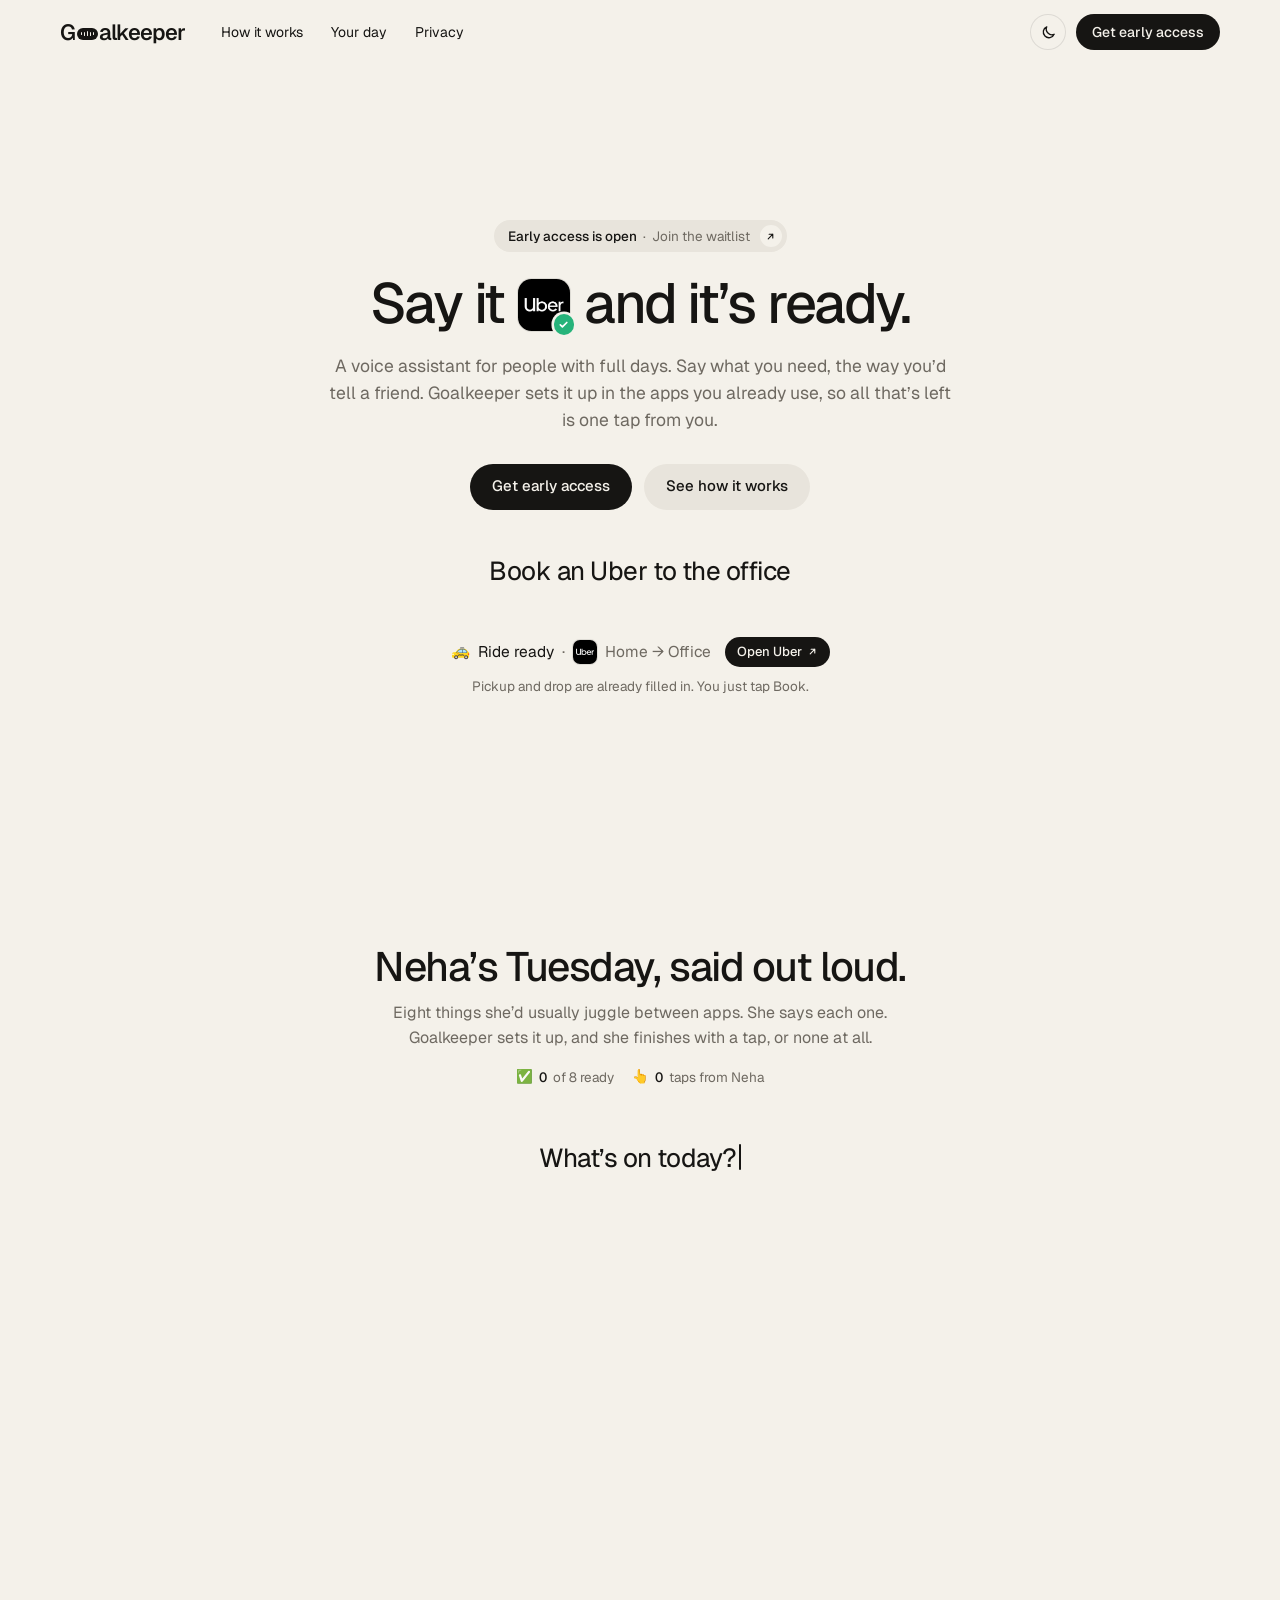
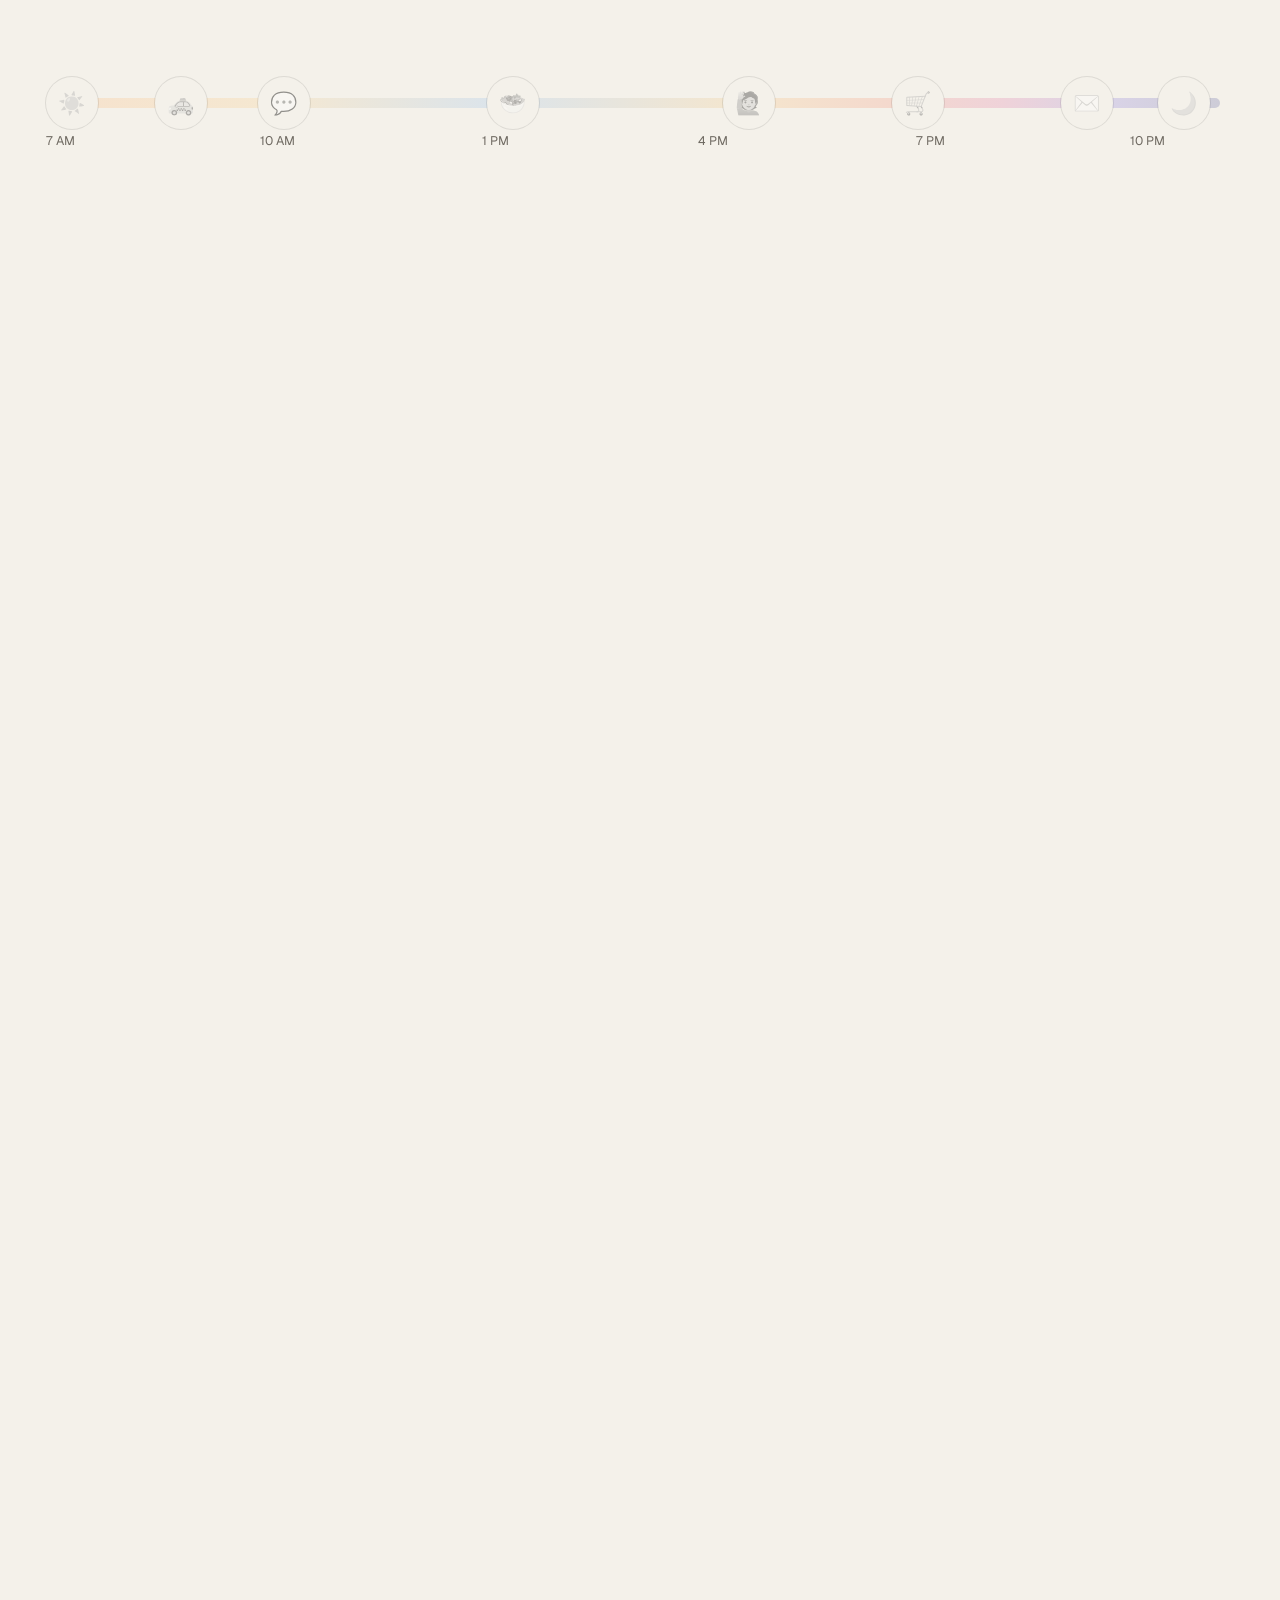
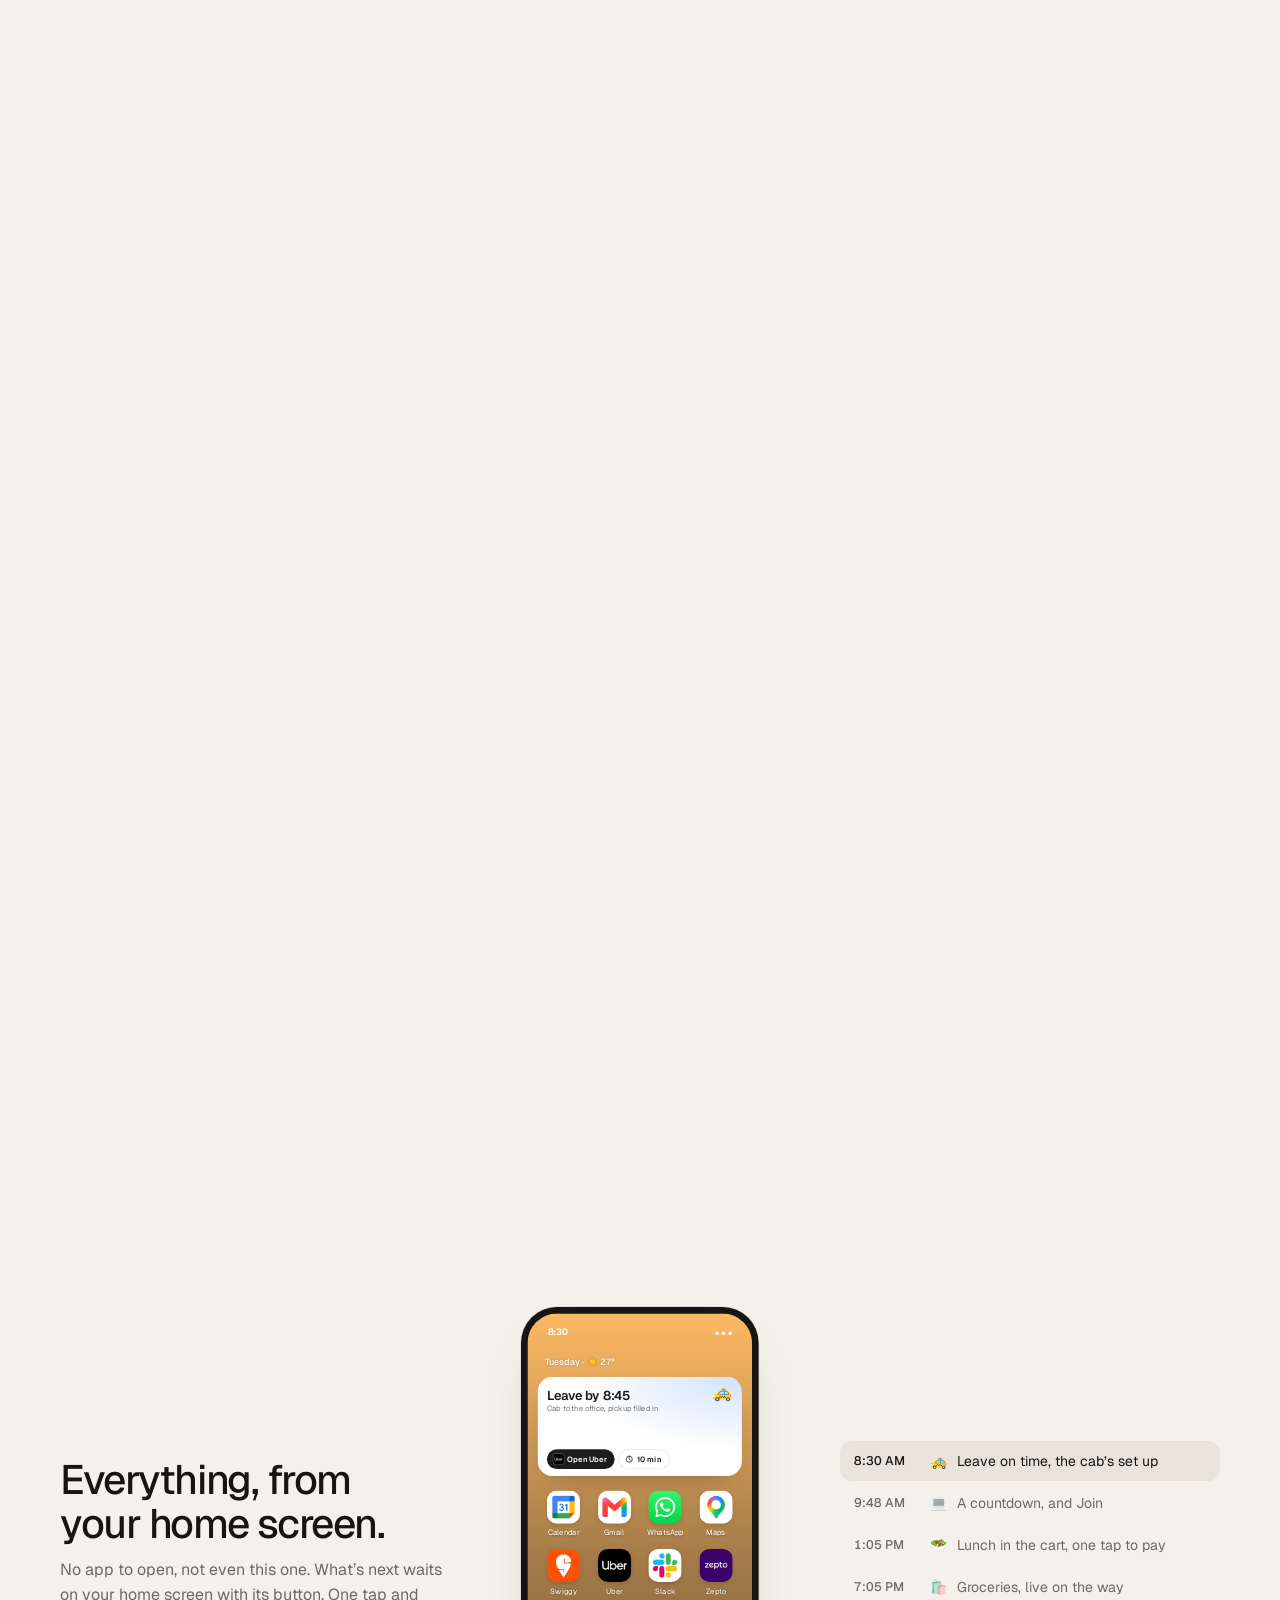
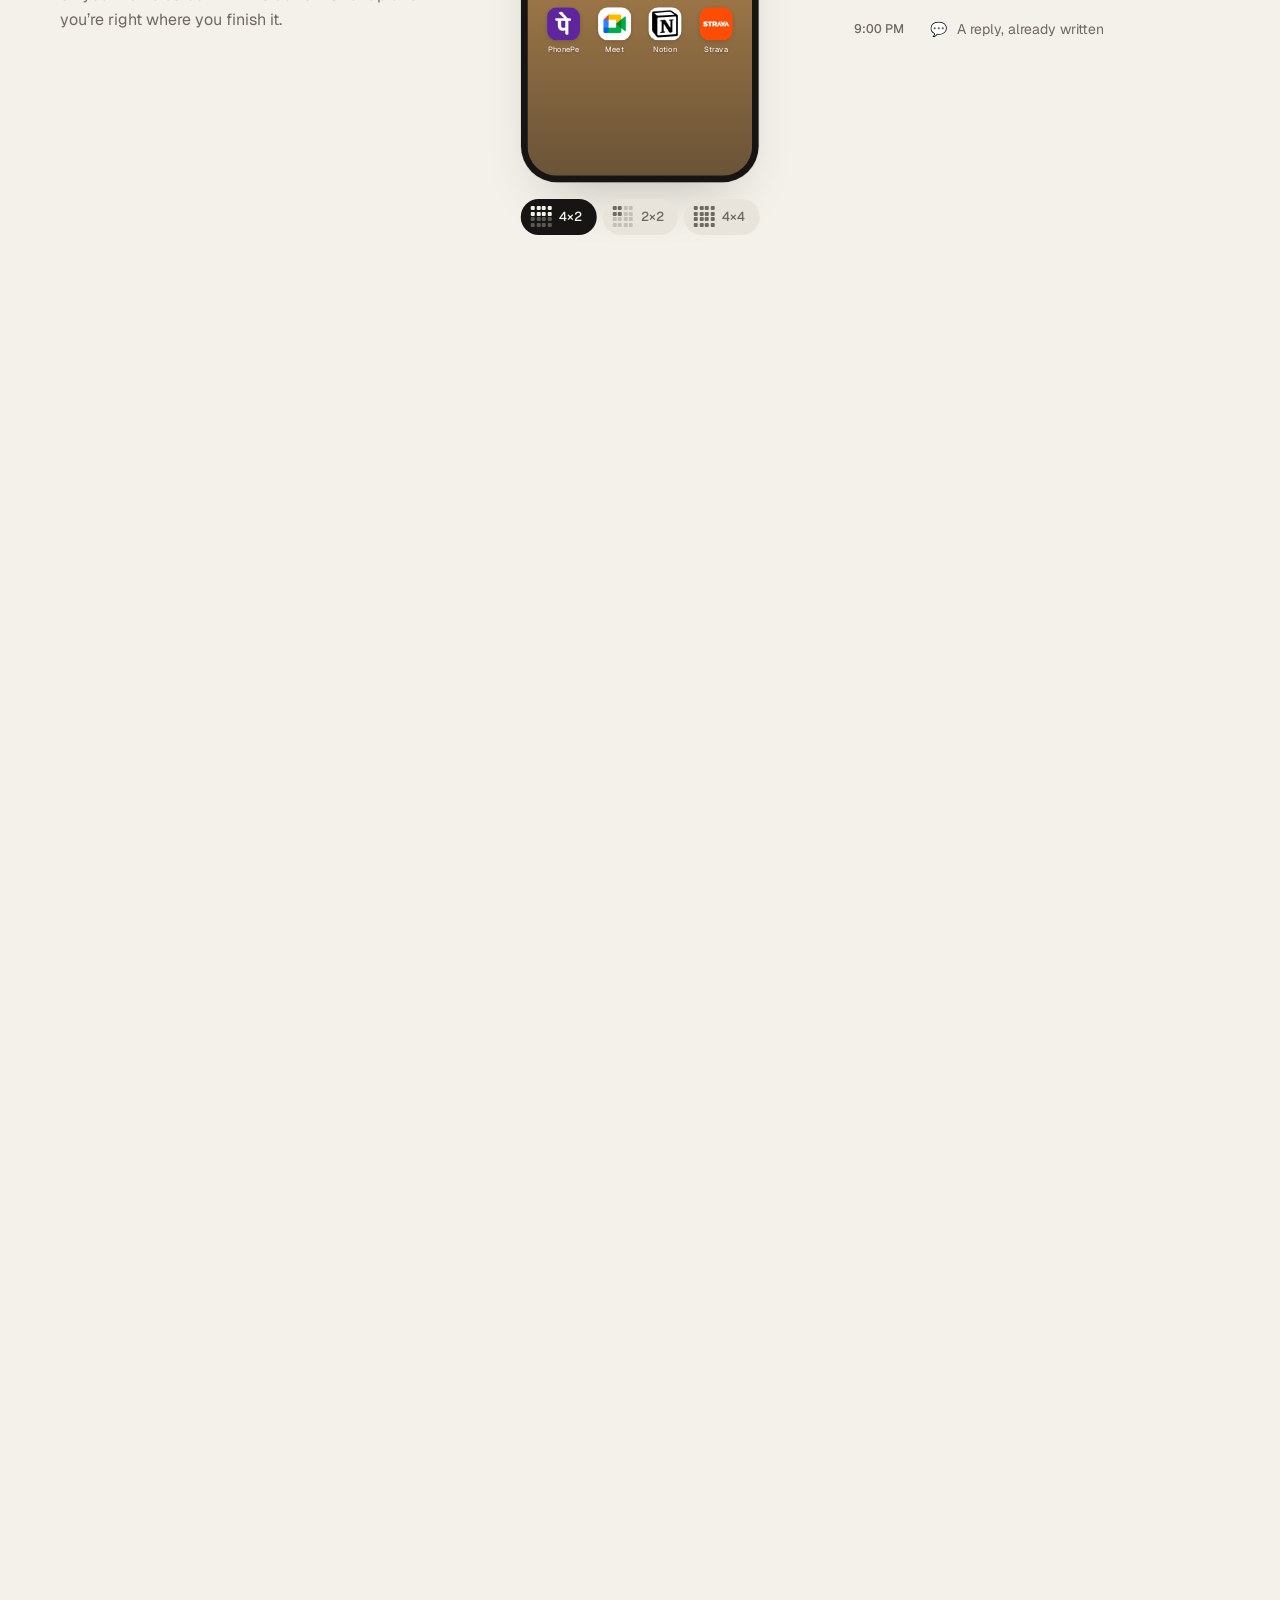
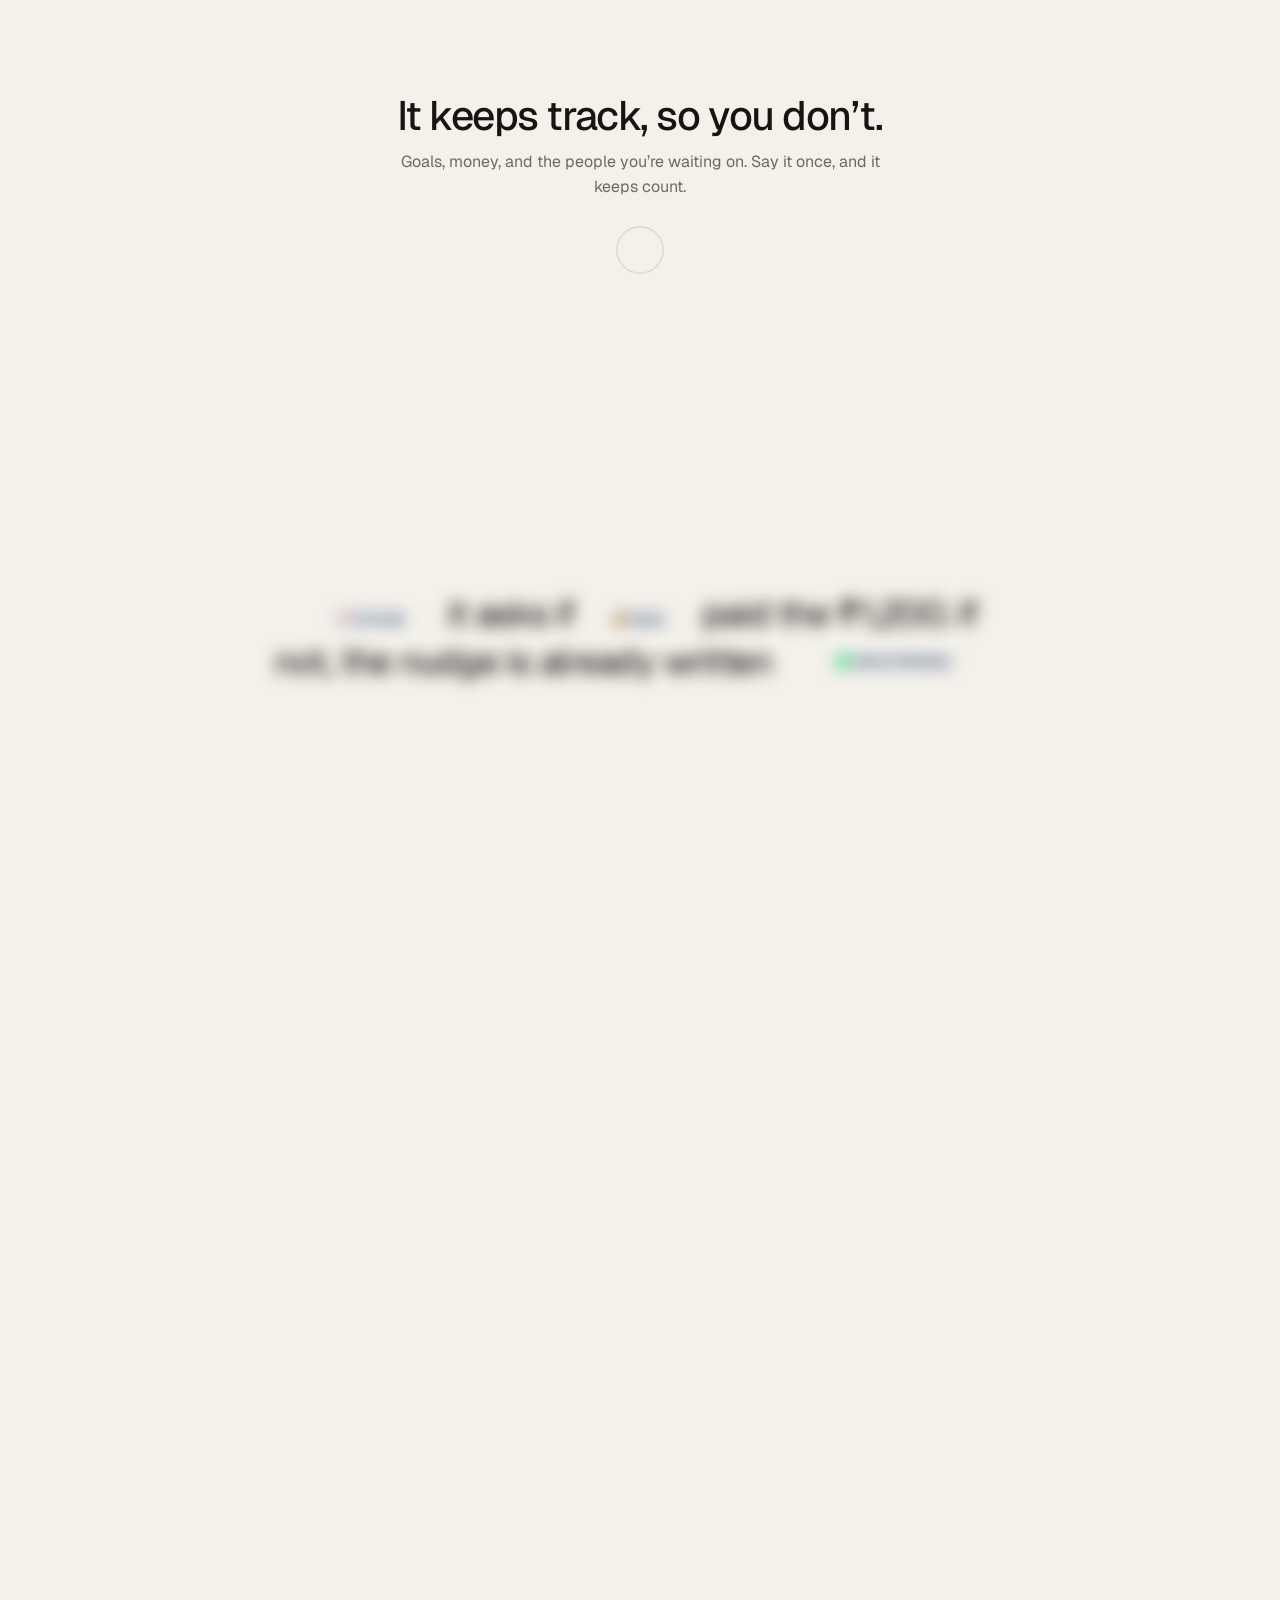
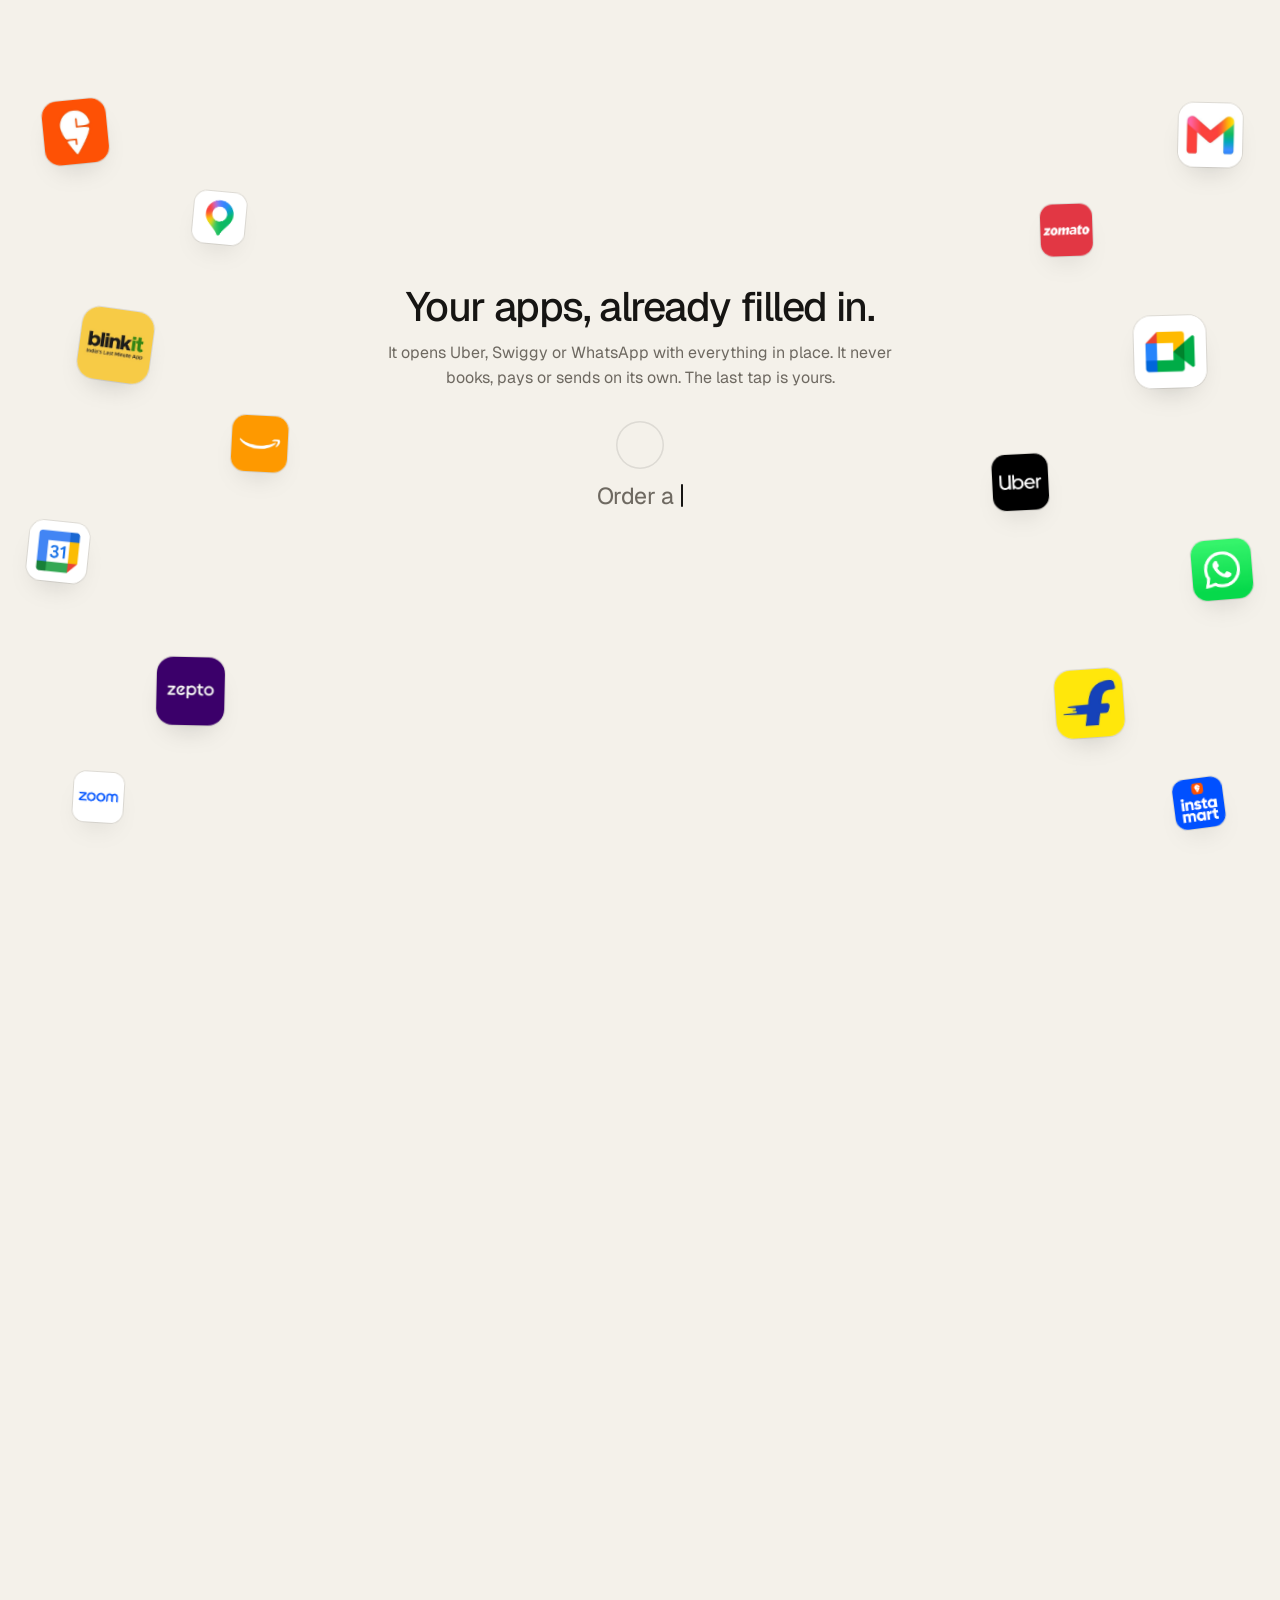
==== commit e69f808e: "Send sign-ups to a Supabase waitlist The form calls join_waitlist() with the public key. The table i" ====
--- a/index.html
+++ b/index.html
@@ -32,7 +32,7 @@
 <section class="fin" id="join" aria-labelledby="h-join"><div class="wrap fc">
   <h2 id="h-join" class="big"><span class="ln"><span>Your</span></span> <span class="ln"><span>turn<span class="hs2" aria-hidden="true"></span></span></span></h2>
   <p class="d rv1">Early access is open. Leave your email and we’ll send you the app.</p>
-  <form class="sg rv1" data-endpoint="" novalidate><label class="vh" for="em">Email</label><input id="em" type="email" placeholder="you@email.com" autocomplete="email" required><button class="btn1" type="submit">Get early access</button></form>
+  <form class="sg rv1" data-supabase="https://wgalifixkxshmctbybvm.supabase.co" data-key="" novalidate><label class="vh" for="em">Email</label><input id="em" type="email" placeholder="you@email.com" autocomplete="email" required><input class="vh" name="website" tabindex="-1" autocomplete="off" aria-hidden="true"><button class="btn1" type="submit">Get early access</button></form>
   <p class="ok" aria-live="polite"></p>
   <ul class="tr">
     <li style="--j:0"><span class="em">📱</span><b>Your day stays on your phone</b><small>No cloud account holding your plans.</small></li>
--- a/assets/css/site.css
+++ b/assets/css/site.css
@@ -1,4 +1,4 @@
-:root{--or:242,153,46;--pu:148,103,240;--bl:47,123,246;--gr:38,179,122;--pk:238,76,138;--max:1160px;--gut:24px;--rvh:0px;
+:root{--or:242,153,46;--pu:148,103,240;--bl:47,123,246;--gr:38,179,122;--pk:238,76,138;--max:1160px;--gut:24px;
   --bg:#F4F1EA;--fg:#161513;--sub:#6E6961;--mute:#B4AEA4;--line:rgba(22,21,19,.1);--surf:#E8E4DC;--card:#FFFFFF;--btn:#161513;--btnf:#F4F1EA;--shade:rgba(22,21,19,.28);--bar:#E6E1D8;--tmoon:block;--tsun:none;color-scheme:light}
 @media (prefers-color-scheme:dark){:root:not([data-theme=light]){--bg:#000000;--fg:#FFFFFF;--sub:#8E8E8E;--mute:#4A4A4A;--line:rgba(255,255,255,.12);--surf:#1B1B1B;--card:#0E0E0E;--btn:#FFFFFF;--btnf:#000000;--shade:rgba(0,0,0,.6);--bar:#2A2A2A;--tmoon:none;--tsun:block;color-scheme:dark}}
 :root[data-theme=dark]{--bg:#000000;--fg:#FFFFFF;--sub:#8E8E8E;--mute:#4A4A4A;--line:rgba(255,255,255,.12);--surf:#1B1B1B;--card:#0E0E0E;--btn:#FFFFFF;--btnf:#000000;--shade:rgba(0,0,0,.6);--bar:#2A2A2A;--tmoon:none;--tsun:block;color-scheme:dark}
@@ -12,17 +12,9 @@
 .em{font-family:"Noto Color Emoji","Apple Color Emoji","Segoe UI Emoji",sans-serif;font-weight:400;line-height:1;font-style:normal}
 .wrap{width:min(var(--max),100% - 2*var(--gut));margin-inline:auto}
 
-/* review bar, only for choosing */
-.rv{height:var(--rvh);border-bottom:1px solid var(--line);font-size:13px;position:relative;z-index:10}
-.rv .wrap{display:flex;align-items:center;height:100%;gap:10px}
-.seg{display:flex;gap:2px;padding:3px;border-radius:999px;background:var(--surf)}
-.seg button{height:28px;padding:0 12px;border-radius:999px;color:var(--sub);font-weight:500;white-space:nowrap}
-.seg button[aria-pressed=true]{background:var(--bg);color:var(--fg);box-shadow:0 1px 2px rgba(0,0,0,.12)}
-.seg b{font-weight:600;color:var(--fg)}
-.rv .sp{flex:1}
 
 /* hero frame: always exactly one screen */
-.hero{position:relative;height:calc(100svh - var(--rvh));min-height:560px;display:flex;flex-direction:column;overflow:hidden}
+.hero{position:relative;height:100svh;min-height:560px;display:flex;flex-direction:column;overflow:hidden}
 .nav{display:flex;align-items:center;height:64px;gap:36px;flex:none}
 .brand{display:flex;align-items:center;gap:8px;font-weight:500;font-size:15.5px;letter-spacing:-.01em}
 .brand svg{width:20px;height:20px}
@@ -132,7 +124,6 @@
 .A .dm{justify-content:flex-start;padding-block:clamp(28px,6vh,64px) calc(130px + var(--rlb))}
 .trk{position:absolute;left:0;right:0;bottom:51px;height:2px;border-radius:2px;background:var(--line)}
 .trk .fill{position:absolute;inset:0;border-radius:inherit;background:var(--skyg)}
-.tk{position:absolute;bottom:48px;width:1px;height:8px;background:var(--line)}
 .hl{position:absolute;bottom:14px;transform:translateX(-50%);font-size:11.5px;color:var(--sub);white-space:nowrap;transition:opacity .25s}
 .mk{position:absolute;bottom:52px;width:8px;height:8px;margin:0 0 -4px -4px;border-radius:50%;display:grid;place-items:center;background:var(--mute);transition:width .5s cubic-bezier(.3,1.4,.5,1),height .5s cubic-bezier(.3,1.4,.5,1),margin .5s cubic-bezier(.3,1.4,.5,1),background .3s}
 .mk .em{font-size:13px;opacity:0;transform:scale(.4);transition:opacity .3s,transform .5s cubic-bezier(.3,1.4,.5,1)}
@@ -252,236 +243,16 @@
 .wb.slot>*{opacity:var(--co,0)}
 .ph[data-s="44"] .pap span:nth-child(n+9){display:none}
 
-/* stand-in after the day, so the return to the dock can be felt */
-.after{padding-block:120px 70vh}
-.after .wrap{max-width:640px;text-align:center}
-.after .k{font-size:13px;color:var(--sub);margin:0 0 12px}
-.after h2{margin:0;font-size:clamp(28px,3vw,40px);font-weight:480;letter-spacing:-.035em;line-height:1.1}
-.after p.d{margin:14px auto 0;color:var(--sub);font-size:16.5px;max-width:30em}
-
-
-/* more than a list: goals, money, who you're waiting on */
-.more{padding-block:clamp(72px,12vh,140px)}
-.more .dh{padding-top:0}
-.mg{display:grid;grid-template-columns:repeat(3,minmax(0,1fr));gap:16px;margin-top:clamp(32px,5vh,52px)}
-.mc{position:relative;display:flex;flex-direction:column;padding:22px 22px 20px;border-radius:28px;background:var(--card);box-shadow:0 0 0 1px var(--line);min-width:0}
-.mc .lb{display:flex;align-items:center;gap:7px;margin:0;font-size:13px;font-weight:500;color:var(--sub)}
-.mc h3{margin:8px 0 0;font-size:20px;line-height:1.25;font-weight:560;letter-spacing:-.02em;text-wrap:balance}
-.mc .mp{display:none;margin:10px 0 0;font-size:15px;line-height:1.55;color:var(--sub);text-wrap:pretty}
-.said{display:flex;align-items:center;gap:12px;min-height:56px;margin-top:16px;padding:10px 14px 10px 10px;border-radius:18px;background:var(--surf)}
-.ms{width:36px;height:36px;flex:none;border-radius:50%;display:grid;place-items:center;background:var(--bg);color:var(--sub);transition:background .3s,box-shadow .3s}
-.ms svg{width:15px;height:15px;transition:opacity .3s}
-.mc.live .ms{background:transparent;box-shadow:inset 0 0 0 1.5px var(--mute)}
-.mc.live .ms svg{opacity:0}
-.st{margin:0;min-width:0;font-size:14.5px;line-height:1.35;font-weight:500}
-.st .caret{height:.95em}
-.mb{position:relative;margin-top:16px;min-height:296px}
-/* each part shows from its step (data-s) and, if it gives way, until data-x */
-.mb [data-s]{opacity:0;transform:translateY(8px);transition:opacity .45s,transform .6s cubic-bezier(.2,.8,.2,1)}
-.mb [data-s].on{opacity:1;transform:none}
-.mb .ab{position:absolute;left:0;right:0;top:0}
-.chips{display:flex;flex-wrap:wrap;gap:6px;margin-top:10px}
-.chips span{height:32px;padding:0 13px;border-radius:16px;display:inline-flex;align-items:center;gap:6px;font-size:13px;font-weight:500;box-shadow:inset 0 0 0 1px var(--line);transition:background .3s,color .3s,box-shadow .3s}
-.chips span.pk{background:var(--btn);color:var(--btnf);box-shadow:none}
-.bub{margin:0;font-size:15px;font-weight:560;letter-spacing:-.01em}
-.sm{display:block;font-size:12.5px;color:var(--sub);font-weight:400}
-
-/* goals */
-.gh{display:flex;align-items:baseline;justify-content:space-between;gap:10px}
-.gh b{font-size:17px;font-weight:600;letter-spacing:-.02em}
-.gh small{font-size:12.5px;color:var(--sub);font-variant-numeric:tabular-nums}
-.bars{display:flex;align-items:flex-end;gap:4px;height:84px;margin-top:14px}
-.bars i{flex:1;height:var(--h);border-radius:4px;background:var(--bar);transform-origin:50% 100%;transform:scaleY(.04);transition:transform .7s cubic-bezier(.2,.9,.2,1) calc(var(--j)*45ms),background .3s}
-.bars i.dn{background:var(--mute)}
-.bars i.nw{background:rgb(var(--or))}
-.bars.on i{transform:none}
-.bars i.rc{background:transparent;box-shadow:inset 0 0 0 1.5px rgb(var(--or))}
-.bl{display:flex;justify-content:space-between;margin-top:6px;font-size:11.5px;color:var(--sub);font-variant-numeric:tabular-nums}
-.ses{list-style:none;margin:14px 0 0;padding:0}
-.ses li{display:flex;align-items:center;gap:10px;height:38px;border-top:1px solid var(--line);font-size:13.5px}
-.ses li .d{width:34px;font-size:12.5px;font-weight:600;color:var(--sub)}
-.ses li b{margin-left:auto;font-weight:600;font-variant-numeric:tabular-nums}
-.ses li .ck{width:16px;height:16px}
-.ses li .ck svg{width:9px;height:9px}
-
-/* spending */
-.amt{display:flex;align-items:baseline;gap:8px;flex-wrap:wrap}
-.amt b{font-size:30px;line-height:1;font-weight:600;letter-spacing:-.03em;font-variant-numeric:tabular-nums}
-.amt small{font-size:12.5px;color:var(--sub)}
-.amt em{display:block;width:100%;margin-top:6px;font-style:normal;font-size:13px;font-weight:500;color:rgb(var(--gr))}
-.sbar{display:flex;gap:3px;height:12px;margin-top:14px}
-.sbar i{width:var(--w);border-radius:3px;background:var(--c);transform-origin:0 50%;transform:scaleX(0);transition:transform .7s cubic-bezier(.2,.9,.2,1) calc(var(--j)*90ms),width .6s cubic-bezier(.2,.9,.2,1)}
-.sbar.on i{transform:none}
-.leg{list-style:none;margin:12px 0 0;padding:0;display:grid;gap:2px}
-.leg li{display:flex;align-items:center;gap:8px;height:24px;font-size:13px}
-.leg li i{width:8px;height:8px;border-radius:2px;background:var(--c)}
-.leg li b{margin-left:auto;font-weight:600;font-variant-numeric:tabular-nums;transition:color .4s}
-.leg li.bump b{color:rgb(var(--gr))}
-.pn{display:flex;align-items:center;gap:10px;margin-top:12px;padding:9px 10px;border-radius:14px;background:var(--surf);font-size:13px}
-.pn img{width:28px;height:28px;border-radius:8px;flex:none}
-.pn .x{flex:1;min-width:0;line-height:1.3}
-.pn .x small{display:block;font-size:11.5px;color:var(--sub)}
-.pn .tg{flex:none;height:24px;padding:0 9px;border-radius:12px;display:inline-flex;align-items:center;gap:5px;font-size:11.5px;font-weight:600;background:var(--card);opacity:0;transform:scale(.8);transition:opacity .3s,transform .4s cubic-bezier(.3,1.5,.5,1)}
-.pn .tg i{width:7px;height:7px;border-radius:2px;background:var(--c)}
-.pn.sorted .tg{opacity:1;transform:none}
-.cu{display:flex;align-items:center;gap:8px;margin-top:10px;font-size:12.5px;color:var(--sub)}
-
-/* waiting on */
-.wl{list-style:none;margin:0;padding:0}
-.wl li{display:flex;align-items:center;gap:10px;height:46px;border-bottom:1px solid var(--line);font-size:13.5px}
-.wl .av{width:30px;height:30px;flex:none;border-radius:50%;display:grid;place-items:center;font-size:12.5px;font-weight:600;background:rgba(var(--c),.18);color:rgb(var(--c))}
-.wl .x{flex:1;min-width:0;line-height:1.3}
-.wl .x b{font-weight:600}
-.wl .x small{display:block;font-size:12px;color:var(--sub);white-space:nowrap;overflow:hidden;text-overflow:ellipsis}
-.wl .ag{font-size:12px;color:var(--sub);font-variant-numeric:tabular-nums;white-space:nowrap}
-.wl li.nw{animation:none}
-.fp{margin-top:12px;padding:14px;border-radius:18px;background:var(--surf)}
-.fp .fh{margin:0 0 4px;font-size:12px;color:var(--sub);font-variant-numeric:tabular-nums}
-.dr{margin-top:10px;padding-top:10px;border-top:1px solid var(--line)}
-.dr p{margin:0 0 10px;font-size:13.5px;line-height:1.45}
-.dr .go{display:inline-flex;align-items:center;gap:7px;height:34px;padding:0 14px 0 10px;border-radius:17px;background:var(--btn);color:var(--btnf);font-size:13px;font-weight:600}
-.dr .go img{width:18px;height:18px;border-radius:5px;box-shadow:0 0 0 1px rgba(255,255,255,.28)}
-
-.ck.o{background:transparent;box-shadow:inset 0 0 0 1.5px var(--mute)}
-.fa{position:relative;display:grid;min-height:84px;margin-top:10px}
-.fa>.ab{position:relative;grid-area:1/1;align-self:start}
-.fa .chips{margin-top:0}
-.dr{margin:0;padding:0;border:0}
-@media (min-width:1101px){.more.A .mc h3{min-height:2.5em}}
-.fly.slim.listen{width:.92em}
-.fly.slim .i-bars{gap:.06em}
-.fly.slim .i-bars i{width:.065em}
-/* B · one at a time, with tabs */
-.mtb{display:none}
-.more.B .mtb{display:flex;justify-content:center;gap:6px;margin-top:clamp(28px,4vh,44px)}
-.mtb button{position:relative;display:inline-flex;align-items:center;gap:7px;height:40px;padding:0 16px 0 13px;border-radius:999px;background:var(--surf);color:var(--sub);font-size:14px;font-weight:500;overflow:hidden;transition:background .3s,color .3s}
-.mtb button[aria-selected=true]{background:var(--card);color:var(--fg);box-shadow:0 0 0 1px var(--line)}
-.mtb button i{position:absolute;left:14px;right:14px;bottom:5px;height:2px;border-radius:1px;background:var(--fg);opacity:.85;transform-origin:0 50%;transform:scaleX(0)}
-.mtb button:focus-visible{outline:2px solid var(--fg);outline-offset:2px}
-.more.B .mg{display:block;max-width:900px;margin:16px auto 0}
-.more.B .mc{display:none;grid-template-columns:minmax(0,1fr) minmax(0,380px);grid-template-rows:auto auto auto 1fr;column-gap:48px;padding:36px 36px 32px}
-.more.B .mc.cur{display:grid;animation:mcin .5s cubic-bezier(.2,.8,.2,1)}
-@keyframes mcin{from{opacity:0;transform:translateY(10px)}}
-.more.B .mc>*{grid-column:1}
-.more.B .mc .mb{grid-column:2;grid-row:1/5;margin-top:0}
-.more.B .mc h3{font-size:clamp(24px,2.4vw,30px);font-weight:500;letter-spacing:-.03em}
-.more.B .mc .mp{display:block}
-.more.B .said{align-self:end;margin-top:24px}
-@media (max-width:1100px){
-  .mg{grid-template-columns:minmax(0,1fr);max-width:460px;margin-inline:auto}
-  .more.B .mc{grid-template-columns:minmax(0,1fr);padding:22px}
-  .more.B .mc .mb{grid-column:1;grid-row:auto;margin-top:16px}
-  .more.B .said{margin-top:16px}
-}
-@media (max-width:720px){
-  .mc{padding:18px 16px 16px;border-radius:24px}
-  .more.B .mc{padding:18px 16px 16px}
-  .mtb{gap:4px}
-  .mtb button{height:36px;padding:0 12px 0 10px;font-size:13px}
-}
-
-/* C · one week, three things said: each one paints onto the same week */
-.more.C{padding:0}
-.more.C .stage{justify-content:center}
-.more.C .dh{padding-top:clamp(28px,5vh,56px)}
-.wk{flex:none;display:flex;flex-direction:column;justify-content:center;gap:clamp(12px,2.2vh,22px);padding-block:clamp(12px,2.5vh,28px) clamp(16px,3vh,36px)}
+
+
+/* it keeps track: what was said sits under the mark's slot */
 .wsay{display:flex;flex-direction:column;align-items:center;gap:12px}
 .wms{width:48px;height:48px;border-radius:50%;box-shadow:inset 0 0 0 1.5px var(--line)}
 .tx2{margin:0;min-height:1.36em;max-width:26em;font-size:clamp(19px,1.8vw,24px);line-height:1.36;font-weight:430;letter-spacing:-.02em;text-align:center;text-wrap:balance}
-.bd{position:relative}
-.dys{display:grid;grid-template-columns:repeat(7,minmax(0,1fr));border-radius:24px;background:var(--card);box-shadow:0 0 0 1px var(--line)}
-.dc{position:relative;display:grid;grid-template-rows:68px 46px 42px 62px;padding:0 10px;border-left:1px solid var(--line);min-width:0}
-.dc:first-child{border-left:0}
-.dn2{display:flex;flex-direction:column;align-items:flex-start;gap:3px;padding-top:12px;font-size:12px;color:var(--sub)}
-.dn2 b{display:grid;place-items:center;min-width:32px;height:32px;margin-left:-6px;border-radius:16px;font-size:19px;font-weight:600;letter-spacing:-.02em;color:var(--fg);font-variant-numeric:tabular-nums}
-.dc.td .dn2{color:var(--fg);font-weight:600}
-.dc.td .dn2 b{background:var(--btn);color:var(--btnf)}
-.dc.fu{background:var(--bg);background-clip:padding-box}
-.dc.fu .dn2,.bd.l0 .dc.fu .rn{opacity:.7}
-.dc.fu:last-child{border-radius:0 24px 24px 0}
-/* runs */
-.rn{align-self:center;display:flex;align-items:center;gap:7px;min-width:0;height:38px;padding:0 9px;border-radius:10px;background:rgba(var(--or),.14);font-size:12.5px;font-weight:500;white-space:nowrap;overflow:hidden;opacity:0;transform:scale(.7);transition:opacity .35s,transform .5s cubic-bezier(.3,1.5,.5,1)}
-.rn .x small{display:block;font-size:11px;font-weight:500;color:var(--sub);font-variant-numeric:tabular-nums}
-.rn .ck,.rn .ck.o{margin-left:auto}
-.rn .ck{width:15px;height:15px;flex:none}.rn .ck svg{width:8px;height:8px}
-.rn .x{min-width:0;line-height:1.2;overflow:hidden;text-overflow:ellipsis}
-.bd.l0 .rn{opacity:1;transform:none}
-/* spending */
-.sp2{position:relative;display:flex;flex-direction:column;justify-content:flex-end;gap:7px;padding-bottom:16px}
-.sp2 i{display:block;height:6px;width:var(--h);border-radius:3px;background:rgb(var(--gr));transform-origin:0 50%;transform:scaleX(0);transition:transform .7s cubic-bezier(.2,.9,.2,1) calc(var(--j)*80ms)}
-.sp2 b{order:-1}
-.sp2 b{font-size:12.5px;font-weight:600;font-variant-numeric:tabular-nums;opacity:0;transition:opacity .4s calc(var(--j)*80ms + .3s)}
-.sp2 b.no{color:var(--mute);font-weight:500}
-.bd.l1 .sp2 i{transform:none}
-.bd.l1 .sp2 b{opacity:1}
-.pay{position:absolute;left:0;right:0;top:-8px;display:flex;align-items:center;gap:6px;height:28px;padding:0 8px 0 4px;border-radius:14px;background:var(--card);box-shadow:0 0 0 1px var(--line),0 8px 18px -10px var(--shade);font-size:11.5px;font-weight:600;white-space:nowrap;opacity:0;transform:translateY(-14px);transition:opacity .4s,transform .6s cubic-bezier(.2,.9,.2,1)}
-.pay img{width:20px;height:20px;border-radius:6px}
-.bd.l1b .pay{opacity:1;transform:none}
-.bd.l1c .pay{opacity:0;transform:translateY(26px) scale(.6);transition-duration:.5s}
-/* the thread: asked on Monday, nothing back, it asks on Friday */
-.thr{position:absolute;top:135px;left:calc(100% / 14);width:calc(100% * 4 / 7);height:2px}
-.thr>i{position:absolute;inset:0;background:repeating-linear-gradient(90deg,rgb(var(--bl)) 0 6px,transparent 6px 11px);transform-origin:0 50%;transform:scaleX(0);transition:transform 1.4s cubic-bezier(.45,0,.3,1) .3s}
-.thr .a,.thr .z{position:absolute;top:50%;display:inline-flex;align-items:center;gap:6px;height:28px;padding:0 10px 0 8px;border-radius:14px;background:var(--card);box-shadow:0 0 0 1.5px rgba(var(--bl),.5);font-size:12px;font-weight:600;white-space:nowrap;transform:translateY(-50%) scale(.7);opacity:0;transition:opacity .35s,transform .5s cubic-bezier(.3,1.5,.5,1)}
-.thr .a{left:-8px}
-.thr .z{right:0;transform:translate(50%,-50%) scale(.7);transition-delay:1.5s}
-.bd.l2 .thr>i{transform:none}
-.bd.l2 .thr .a{opacity:1;transform:translateY(-50%)}
-.bd.l2 .thr .z{opacity:1;transform:translate(50%,-50%)}
-/* under the week: what each one added up to */
-.bot{display:grid;grid-template-columns:repeat(7,minmax(0,1fr));column-gap:20px;margin-top:14px;min-height:118px}
-.sum{grid-column:1/5;list-style:none;margin:0;padding:4px 0 0;display:flex;flex-direction:column;gap:8px}
-.sum li{display:flex;align-items:baseline;gap:8px;font-size:14px;opacity:0;transform:translateY(6px);transition:opacity .45s,transform .6s cubic-bezier(.2,.8,.2,1)}
-.sum li b{font-weight:600}
-.sum li small{font-size:12.5px;color:var(--sub)}
-.bd.l0 .sum .s0,.bd.l1 .sum .s1,.bd.l2b .sum .s2{opacity:1;transform:none}
-.bub2{grid-column:5/8;position:relative;padding:12px 14px;border-radius:18px;background:var(--card);box-shadow:0 0 0 1px var(--line);opacity:0;transform:translateY(10px);transition:opacity .45s,transform .6s cubic-bezier(.2,.8,.2,1)}
-.bub2 .fh{margin:0;font-size:11.5px;color:var(--sub)}
-.bub2 .bub{font-size:14.5px}
-.bub2 .fa{margin-top:8px}
-.bub2 .dr p{font-size:12.5px;margin-bottom:8px}
-.bub2 .ab{opacity:0;transform:translateY(6px);transition:opacity .4s,transform .5s cubic-bezier(.2,.8,.2,1)}
-.bd.l2b .bub2{opacity:1;transform:none}
-.bd.l2b .bub2 .chips{opacity:1;transform:none}
-.bd.l2c .bub2 .chips span.n{background:var(--btn);color:var(--btnf);box-shadow:none}
-.bd.l2d .bub2 .chips{opacity:0;visibility:hidden}
-.bd.l2d .bub2 .dr{opacity:1;transform:none}
-@media (max-width:900px){
-  .rn{padding:0 7px;gap:5px}
-  .rn .nm{display:none}
-  .rn .x small{font-size:12px;font-weight:600;color:var(--fg)}
-  .bot{grid-template-columns:minmax(0,1fr) minmax(0,1fr)}
-  .sum{grid-column:1}.bub2{grid-column:2}
-}
-@media (max-width:720px){
-  .more.C .dh .d,.more.C .dh .k{display:none}
-  .more.C .dh{padding-top:12px}
-  .more.C .dh h2{font-size:26px}
+@media (max-width:720px){
   .tx2{min-height:2.72em;font-size:17px}
   .wms{width:44px;height:44px}
-  .bub2 .bub{font-size:14px}
-  .wk{justify-content:flex-start;gap:12px}
-  .dys{grid-template-columns:minmax(0,1fr);border-radius:20px}
-  .dc{grid-template-rows:none;grid-template-columns:62px minmax(0,1fr) 96px;align-items:center;height:37px;padding:0 12px 0 14px;border-left:0;border-top:1px solid var(--line);column-gap:8px}
-  .dc:first-child{border-top:0}
-  .dc.fu:last-child{border-radius:0 0 20px 20px}
-  .dn2{padding:0;flex-direction:row;align-items:center;gap:6px;font-size:11.5px}
-  .dn2 b{min-width:26px;height:26px;margin:0;font-size:14px;order:-1}
-  .rn{height:28px;justify-self:start}
-  .rn .x{display:flex;gap:6px;align-items:baseline}
-  .rn .nm{display:inline}
-  .rn .x small{font-size:11px;font-weight:500;color:var(--sub)}
-  .lane{display:none}
-  .sp2{flex-direction:row;align-items:center;justify-content:flex-end;padding:0;gap:8px}
-  .sp2 i{width:calc(var(--h) * .4);flex:none}
-  .pay{display:none}
-  .thr{top:18px;left:8px;width:2px;height:148px}
-  .thr>i{background:repeating-linear-gradient(180deg,rgb(var(--bl)) 0 6px,transparent 6px 11px);transform-origin:50% 0;transform:scaleY(0)}
-  .thr .a,.thr .z{display:none}
-  .bot{grid-template-columns:minmax(0,1fr);margin-top:10px;min-height:0}
-  .sum{display:none}
-  .bub2{grid-column:1}
-}
-
+}
 @media (max-width:900px){.links{display:none}}
 @media (max-height:780px) and (min-width:721px){
   .dh{padding-top:52px}.dh .d{margin-top:10px}.tally{margin-top:12px}
@@ -492,8 +263,6 @@
 }
 @media (max-width:720px){
   :root{--gut:16px}
-  .rv .nm,.rv .lt{display:none}
-  .seg button{padding:0 10px}
   .nav{height:56px;gap:12px}
   .brand .gkw{font-size:20px}
   .nav .thm{margin-right:0}
@@ -514,7 +283,6 @@
   .dh .d{font-size:15px}
   .tally{gap:14px;font-size:12.5px}
   .mk.on{width:24px;height:24px;margin:0 0 -12px -12px}.mk .em{font-size:11.5px}
-  .after{padding-block:80px 70vh}
   .wa{grid-template-columns:1fr;grid-template-rows:auto minmax(0,1fr);grid-template-areas:"h" "p";align-items:stretch;gap:8px;padding-block:52px 16px}
   .rli{inset:0 20px}
   .wa .phw{display:flex;flex-direction:column;align-items:center;gap:12px;height:100%}
@@ -676,9 +444,6 @@
 .brand .lo>span{gap:1.7px}.brand .lo i{width:1.2px;height:calc(var(--h) * .8em)}
 .brand:hover .lo i{animation:lv 1.1s ease-in-out infinite}
 .brand:hover .lo i:nth-child(2n){animation-duration:.9s;animation-delay:-.4s}
-.brand .bm{display:none;align-items:center;gap:8px}
-html.lg-m .brand .gkw{display:none}
-html.lg-m .brand .bm{display:flex}
 html.intro-on .brand{opacity:0}
 /* dark mode, next to early access */
 .thm{margin-left:auto;display:grid;place-items:center;width:36px;height:36px;border-radius:50%;color:var(--fg);box-shadow:inset 0 0 0 1px var(--line);transition:background .3s}
@@ -689,9 +454,6 @@
 .thm+.nbtn{margin-left:0}
 .nav .thm{margin-right:-26px}
 @media (max-width:720px){.nav .thm{margin-right:0}}
-.rv .wrap{overflow-x:auto;scrollbar-width:none}.rv .wrap::-webkit-scrollbar{display:none}
-.rv .seg,.rv .rp{flex:none}
-.rp{height:34px;padding:0 12px;align-items:center;color:var(--sub);font-weight:500}
 /* welcome: the name rises, the o turns into the mark and listens, then it all goes up to the corner */
 .intro{position:fixed;inset:0;z-index:200;display:grid;place-items:center;pointer-events:auto;cursor:pointer}
 .intro::before{content:"";position:absolute;inset:0;background:var(--bg);transition:opacity .8s cubic-bezier(.4,0,.2,1)}
@@ -706,18 +468,13 @@
 .intro .lo i{opacity:0;transition:opacity .4s,height .5s cubic-bezier(.3,1.4,.5,1)}
 .intro.wide .lo i{opacity:1}
 .intro.fade{opacity:0;transition:opacity .35s}
-/* day ruler options: B a firmer line with every moment visible, C a thick sky band with big stops */
-.day.rB .tk,.day.rC .tk{display:none}
-.day.rB .trk{height:4px;bottom:50px}
-.day.rB .mk,.day.rC .mk{background:var(--bg);box-shadow:0 0 0 1px var(--line)}
-.day.rB .mk{width:40px;height:40px;margin:0 0 -20px -20px}
-.day.rB .mk .em{font-size:20px}
-.day.rB .mk .em,.day.rC .mk .em{opacity:.4;transform:scale(.85);filter:grayscale(1)}
-.day.rB .mk.on{width:44px;height:44px;margin:0 0 -22px -22px}
-.day.rB .mk.on,.day.rC .mk.on{background:var(--card);box-shadow:0 0 0 1px var(--line),0 10px 22px -12px var(--shade)}
-.day.rB .mk.on .em,.day.rC .mk.on .em{opacity:1;transform:none;filter:none}
-.day.rB .hl,.day.rC .hl{font-size:12.5px;bottom:4px}
-.day.rB .ptag,.day.rC .ptag{bottom:94px;font-size:14px}
+/* the day ruler: a sky band with big stops, each ticked when its moment is done */
+.day.rC .mk{background:var(--bg);box-shadow:0 0 0 1px var(--line)}
+.day.rC .mk .em{opacity:.4;transform:scale(.85);filter:grayscale(1)}
+.day.rC .mk.on{background:var(--card);box-shadow:0 0 0 1px var(--line),0 10px 22px -12px var(--shade)}
+.day.rC .mk.on .em{opacity:1;transform:none;filter:none}
+.day.rC .hl{font-size:12.5px;bottom:4px}
+.day.rC .ptag{bottom:94px;font-size:14px}
 .day.rC .trk{height:10px;bottom:47px;border-radius:5px;background:none}
 .day.rC .trk::before{content:"";position:absolute;inset:0;border-radius:inherit;background:var(--skyg);opacity:.2}
 .day.rC .mk{width:52px;height:52px;margin:0 0 -26px -26px}
@@ -725,10 +482,10 @@
 .day.rC .mk::after{content:"";position:absolute;right:-1px;bottom:-1px;width:16px;height:16px;border-radius:50%;background:rgb(var(--gr)) url("data:image/svg+xml,%3Csvg xmlns='http://www.w3.org/2000/svg' viewBox='0 0 24 24' fill='none' stroke='%23fff' stroke-width='3.6' stroke-linecap='round' stroke-linejoin='round'%3E%3Cpath d='M5 12.5l4.5 4.5L19 7.5'/%3E%3C/svg%3E") center/9px no-repeat;box-shadow:0 0 0 2px var(--bg);transform:scale(0);transition:transform .45s cubic-bezier(.3,1.6,.5,1) .15s}
 .day.rC .mk.on::after{transform:none}
 @media (max-width:720px){
-  .day.rB .mk,.day.rB .mk.on,.day.rC .mk,.day.rC .mk.on{width:30px;height:30px;margin:0 0 -15px -15px}
-  .day.rB .mk .em,.day.rC .mk .em{font-size:15px}
+  .day.rC .mk,.day.rC .mk.on{width:30px;height:30px;margin:0 0 -15px -15px}
+  .day.rC .mk .em{font-size:15px}
   .day.rC .trk{height:6px;bottom:49px}
   .day.rC .mk::after{width:12px;height:12px;background-size:7px;right:-3px;bottom:-3px}
-  .day.rB .ptag,.day.rC .ptag{bottom:84px}
+  .day.rC .ptag{bottom:84px}
 }
 @media (prefers-reduced-motion:reduce){*,*::before,*::after{transition-duration:.01ms!important;animation-duration:.01ms!important}}
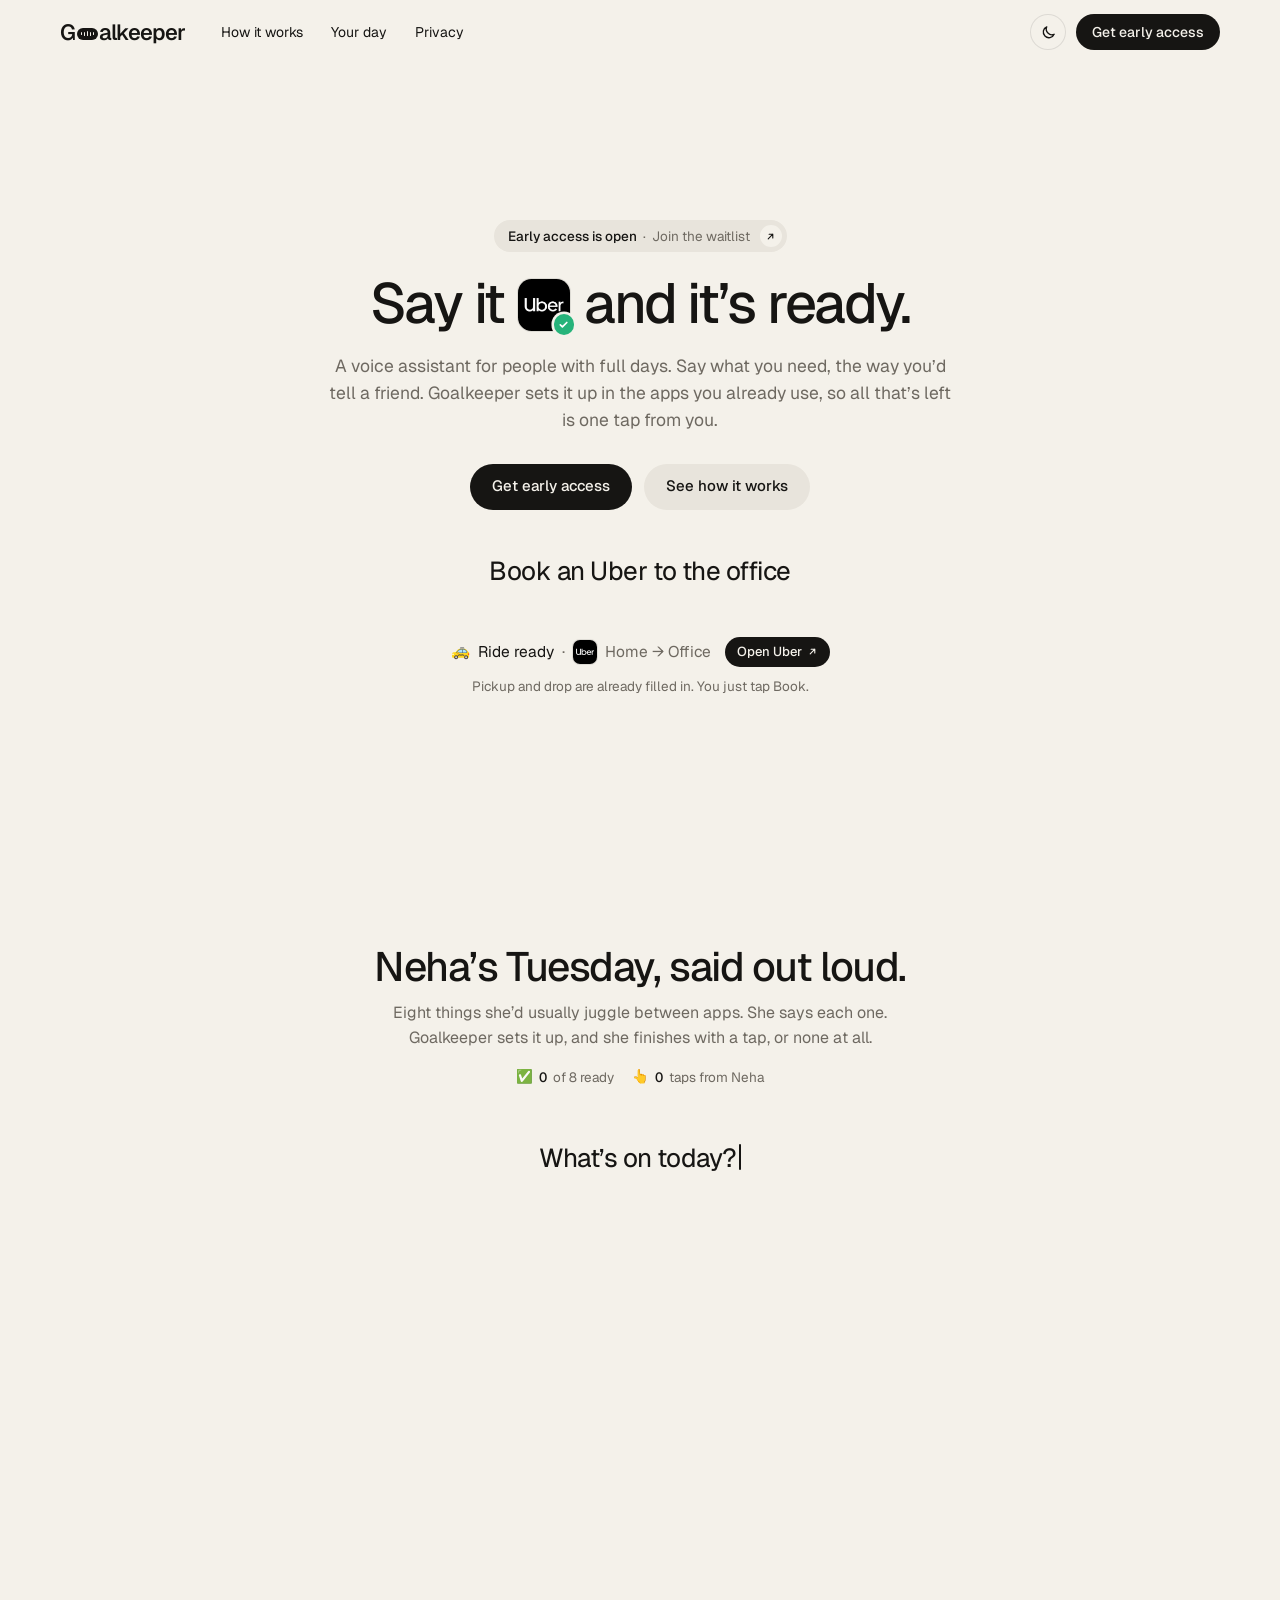
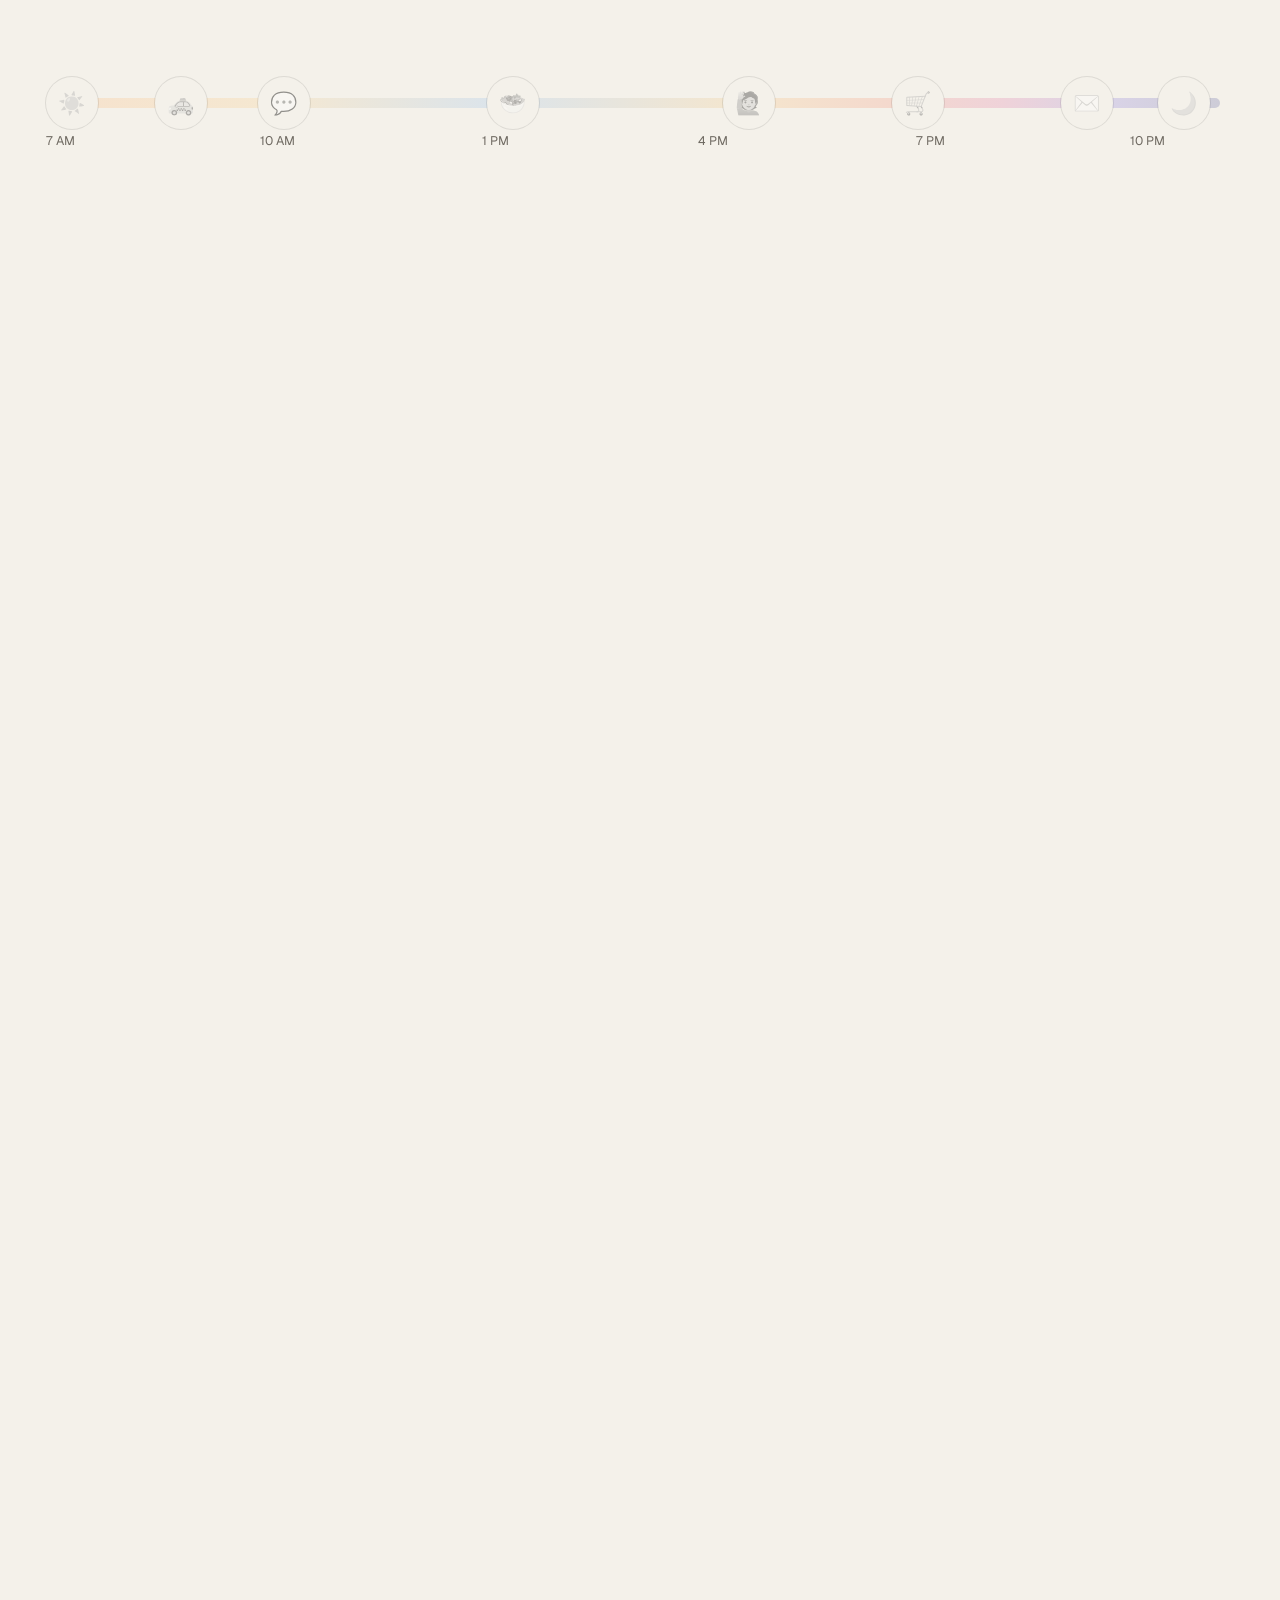
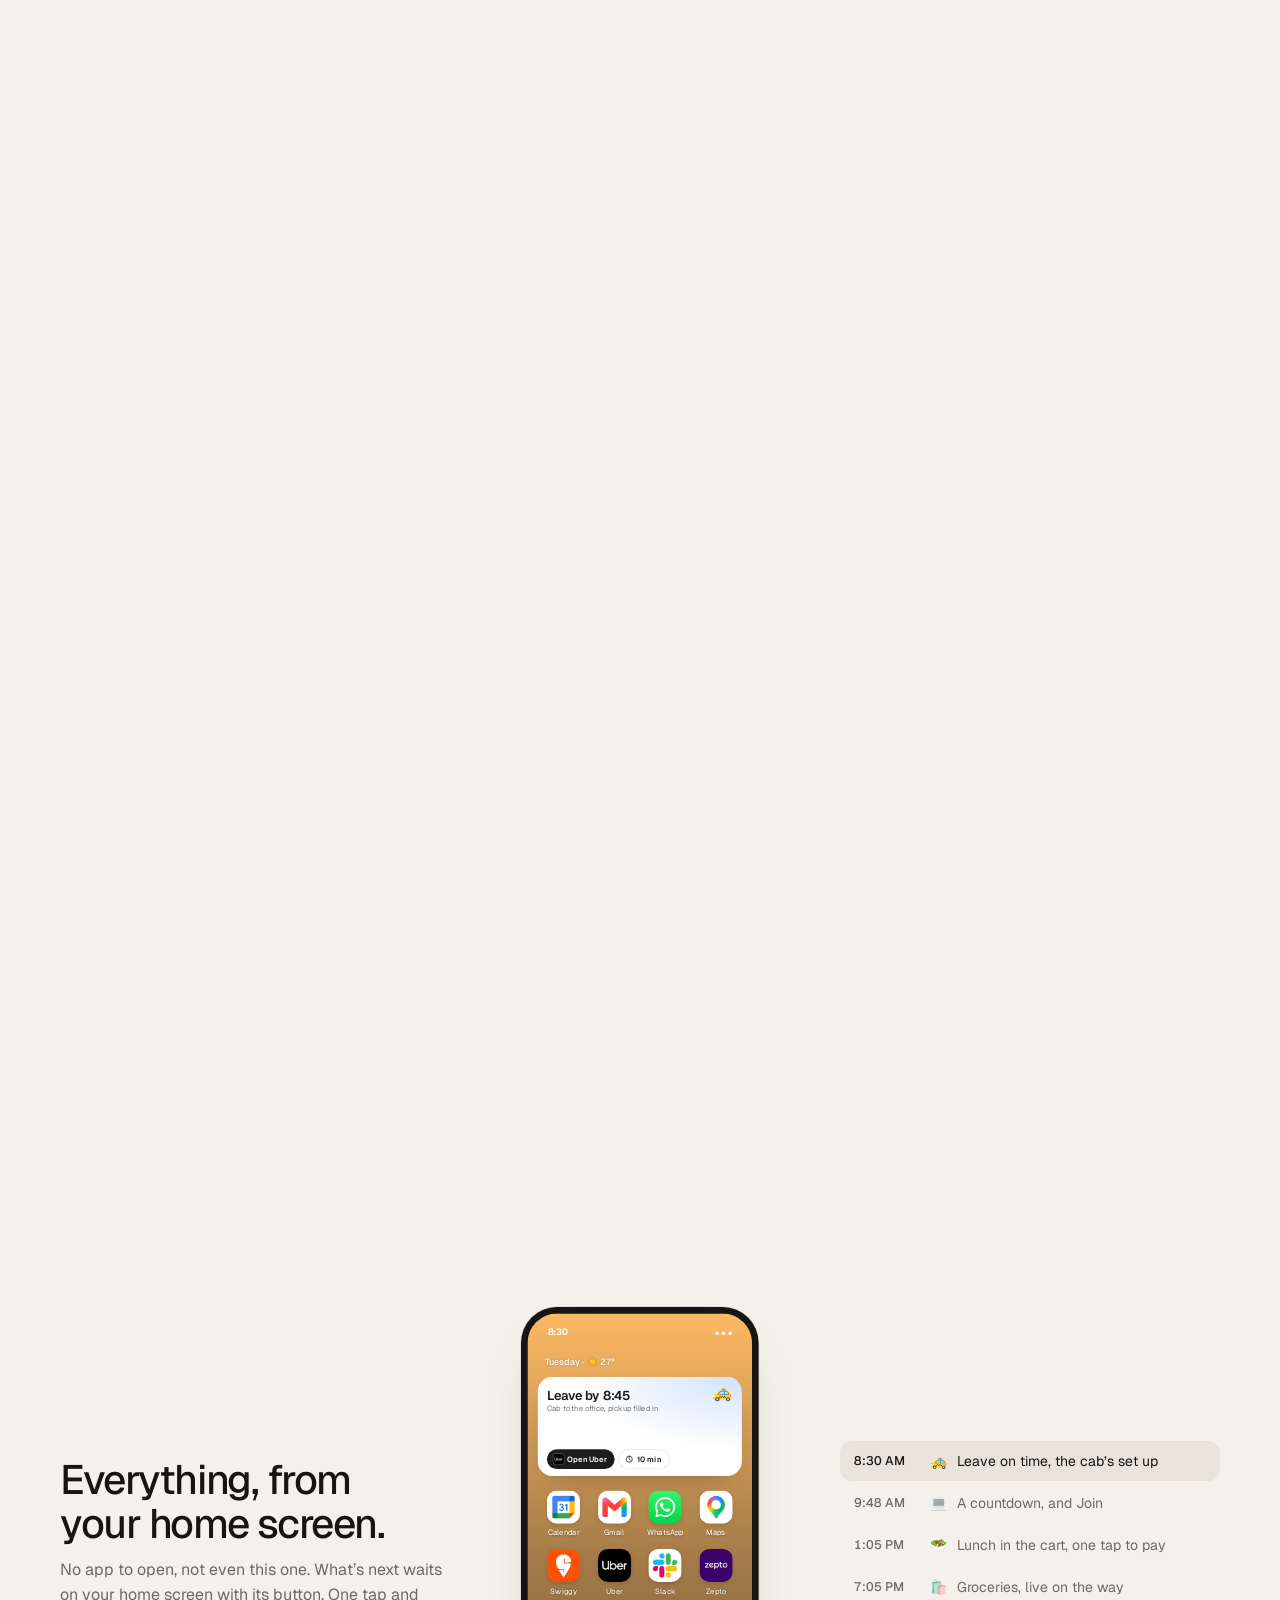
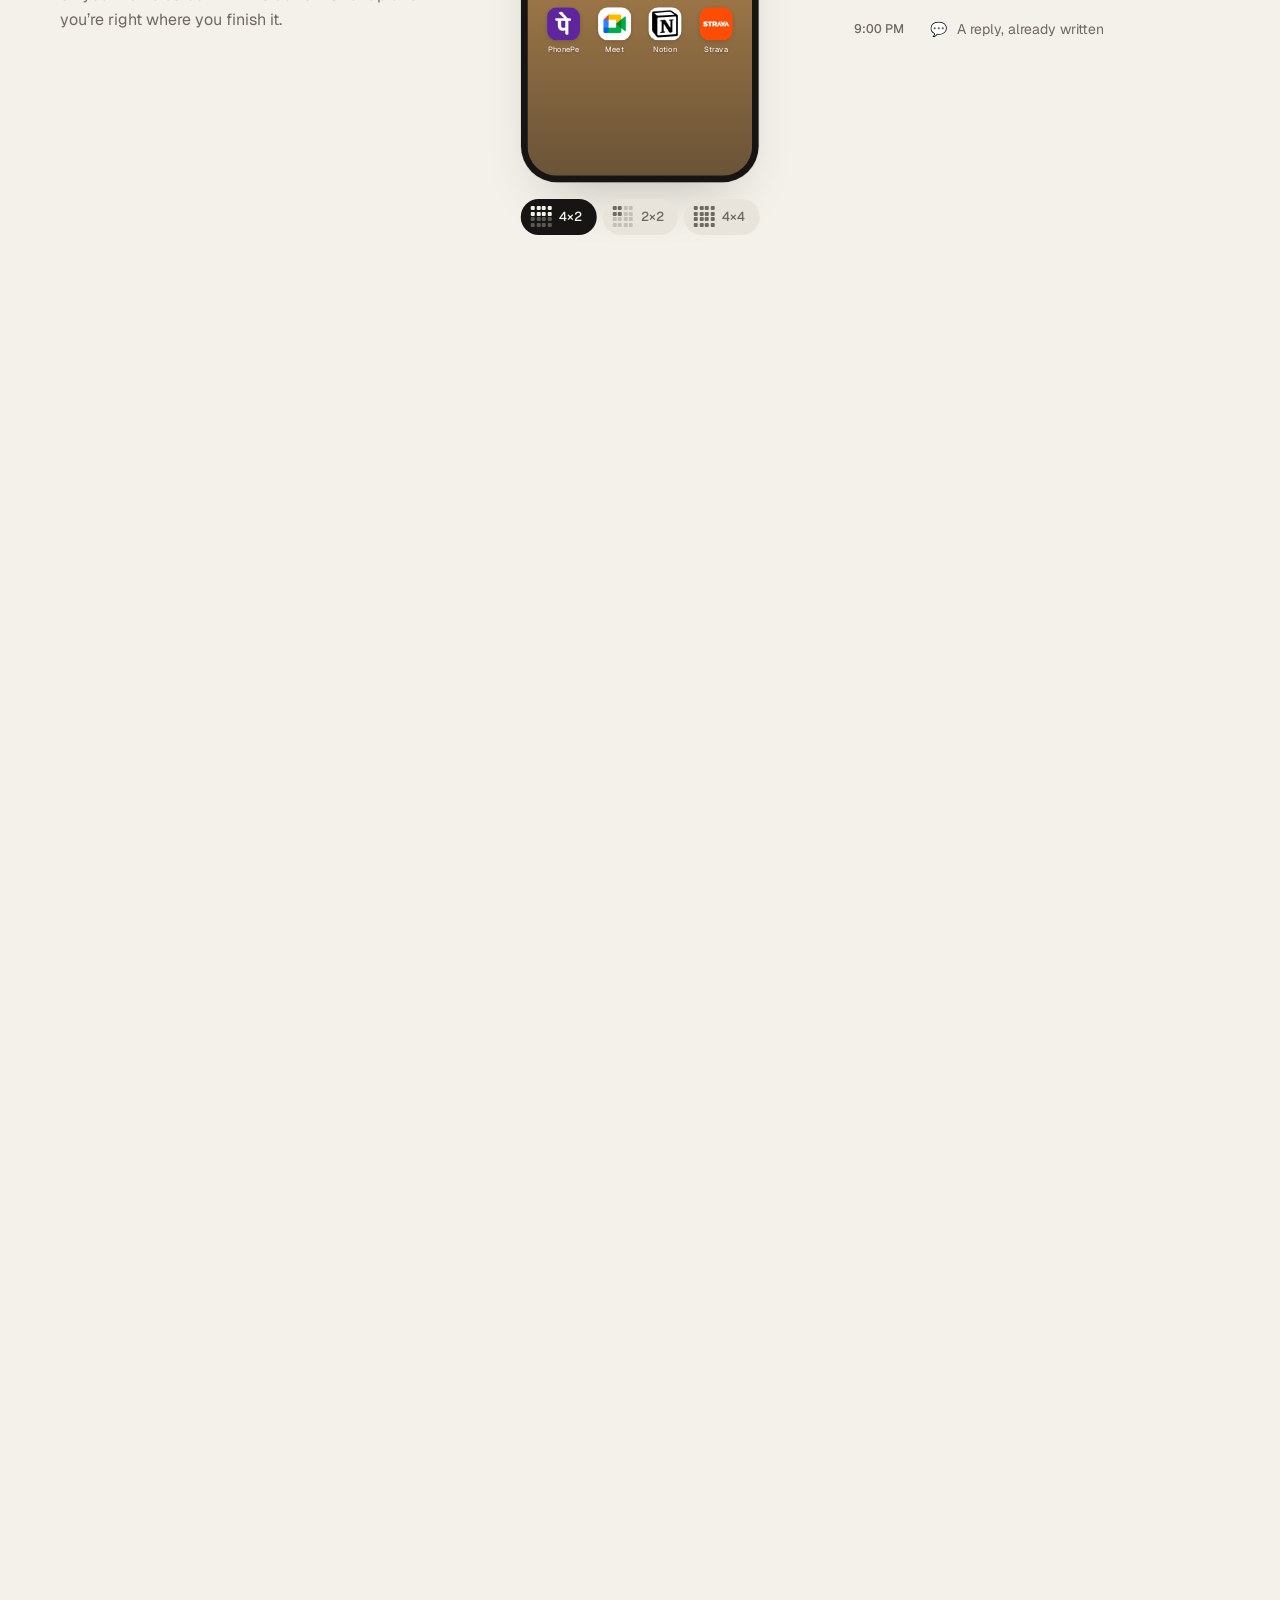
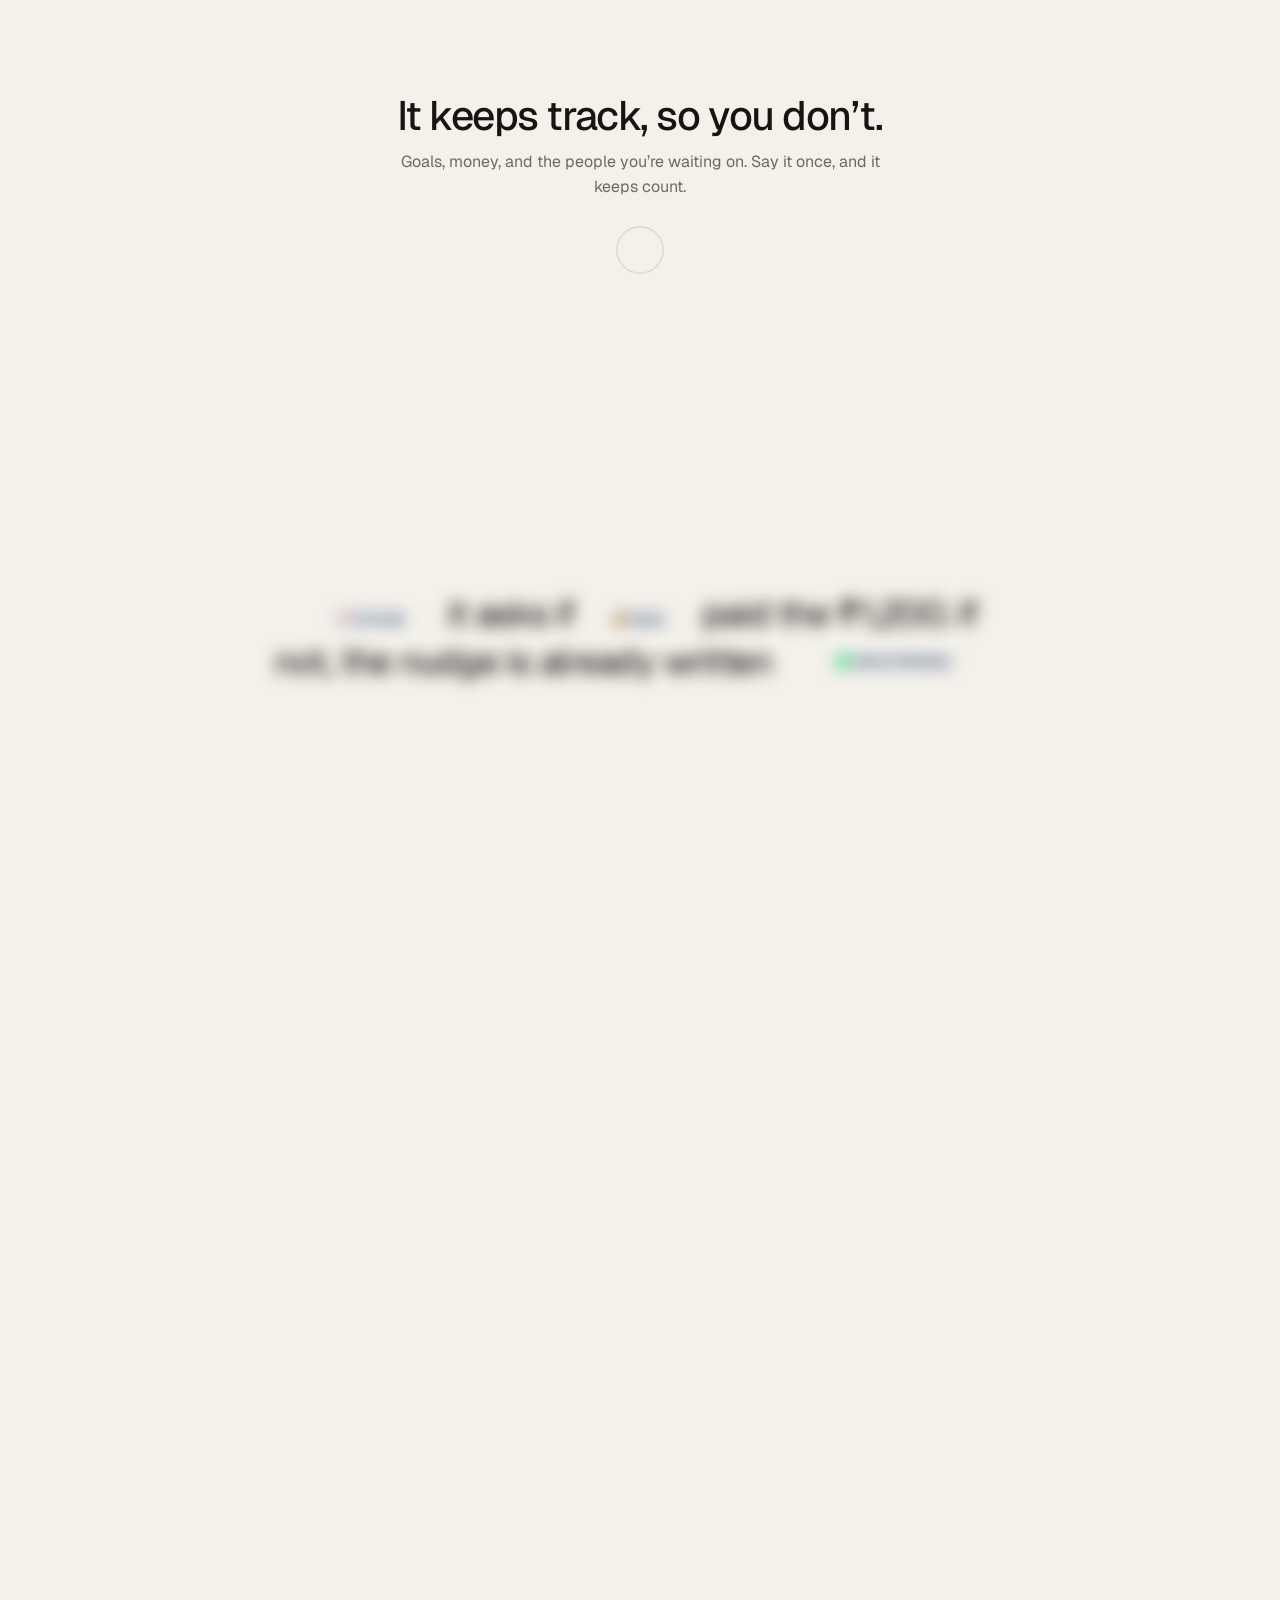
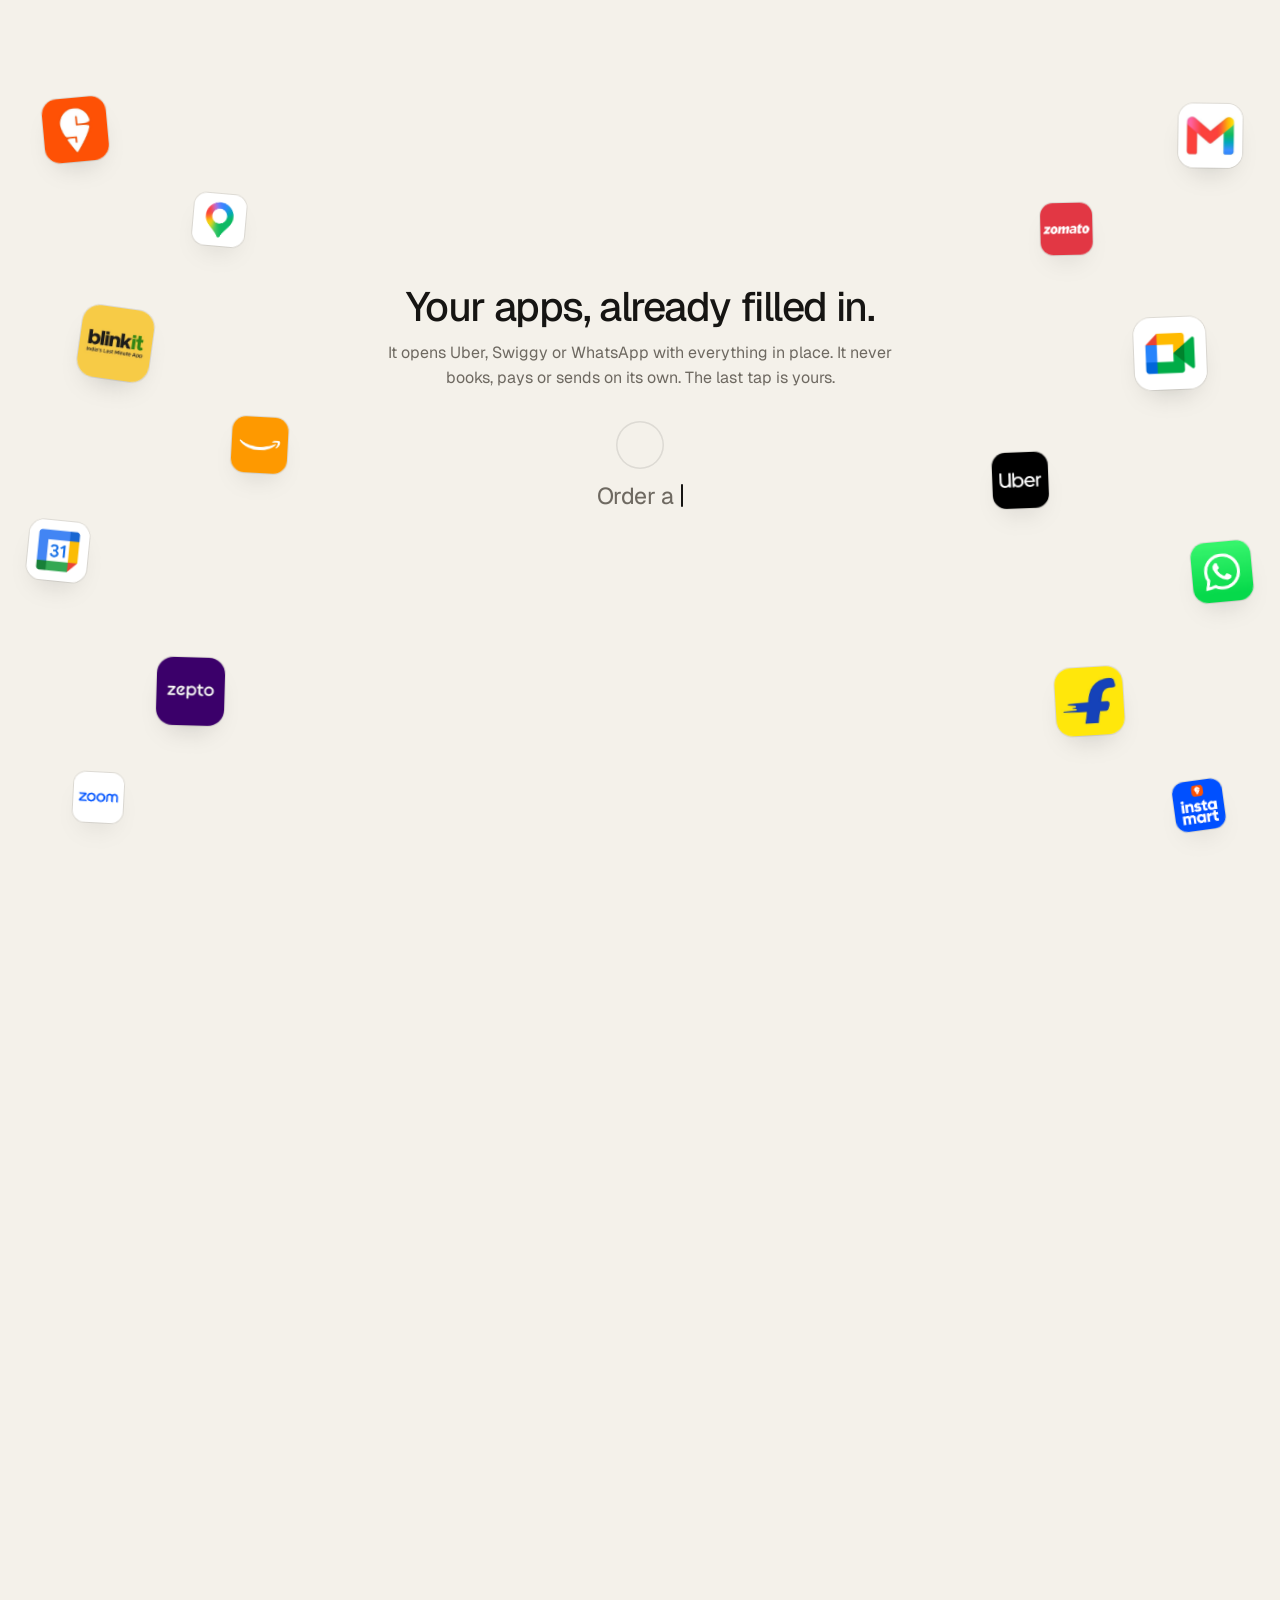
==== commit 85635c9a: "Add the Supabase publishable key to the sign-up form Co-Authored-By: Claude Opus 5.5 <noreply@anthro" ====
--- a/index.html
+++ b/index.html
@@ -32,7 +32,7 @@
 <section class="fin" id="join" aria-labelledby="h-join"><div class="wrap fc">
   <h2 id="h-join" class="big"><span class="ln"><span>Your</span></span> <span class="ln"><span>turn<span class="hs2" aria-hidden="true"></span></span></span></h2>
   <p class="d rv1">Early access is open. Leave your email and we’ll send you the app.</p>
-  <form class="sg rv1" data-supabase="https://wgalifixkxshmctbybvm.supabase.co" data-key="" novalidate><label class="vh" for="em">Email</label><input id="em" type="email" placeholder="you@email.com" autocomplete="email" required><input class="vh" name="website" tabindex="-1" autocomplete="off" aria-hidden="true"><button class="btn1" type="submit">Get early access</button></form>
+  <form class="sg rv1" data-supabase="https://wgalifixkxshmctbybvm.supabase.co" data-key="sb_publishable_y32XJQdWcn6GFEca7DKP2Q_sDmJwrBq" novalidate><label class="vh" for="em">Email</label><input id="em" type="email" placeholder="you@email.com" autocomplete="email" required><input class="vh" name="website" tabindex="-1" autocomplete="off" aria-hidden="true"><button class="btn1" type="submit">Get early access</button></form>
   <p class="ok" aria-live="polite"></p>
   <ul class="tr">
     <li style="--j:0"><span class="em">📱</span><b>Your day stays on your phone</b><small>No cloud account holding your plans.</small></li>
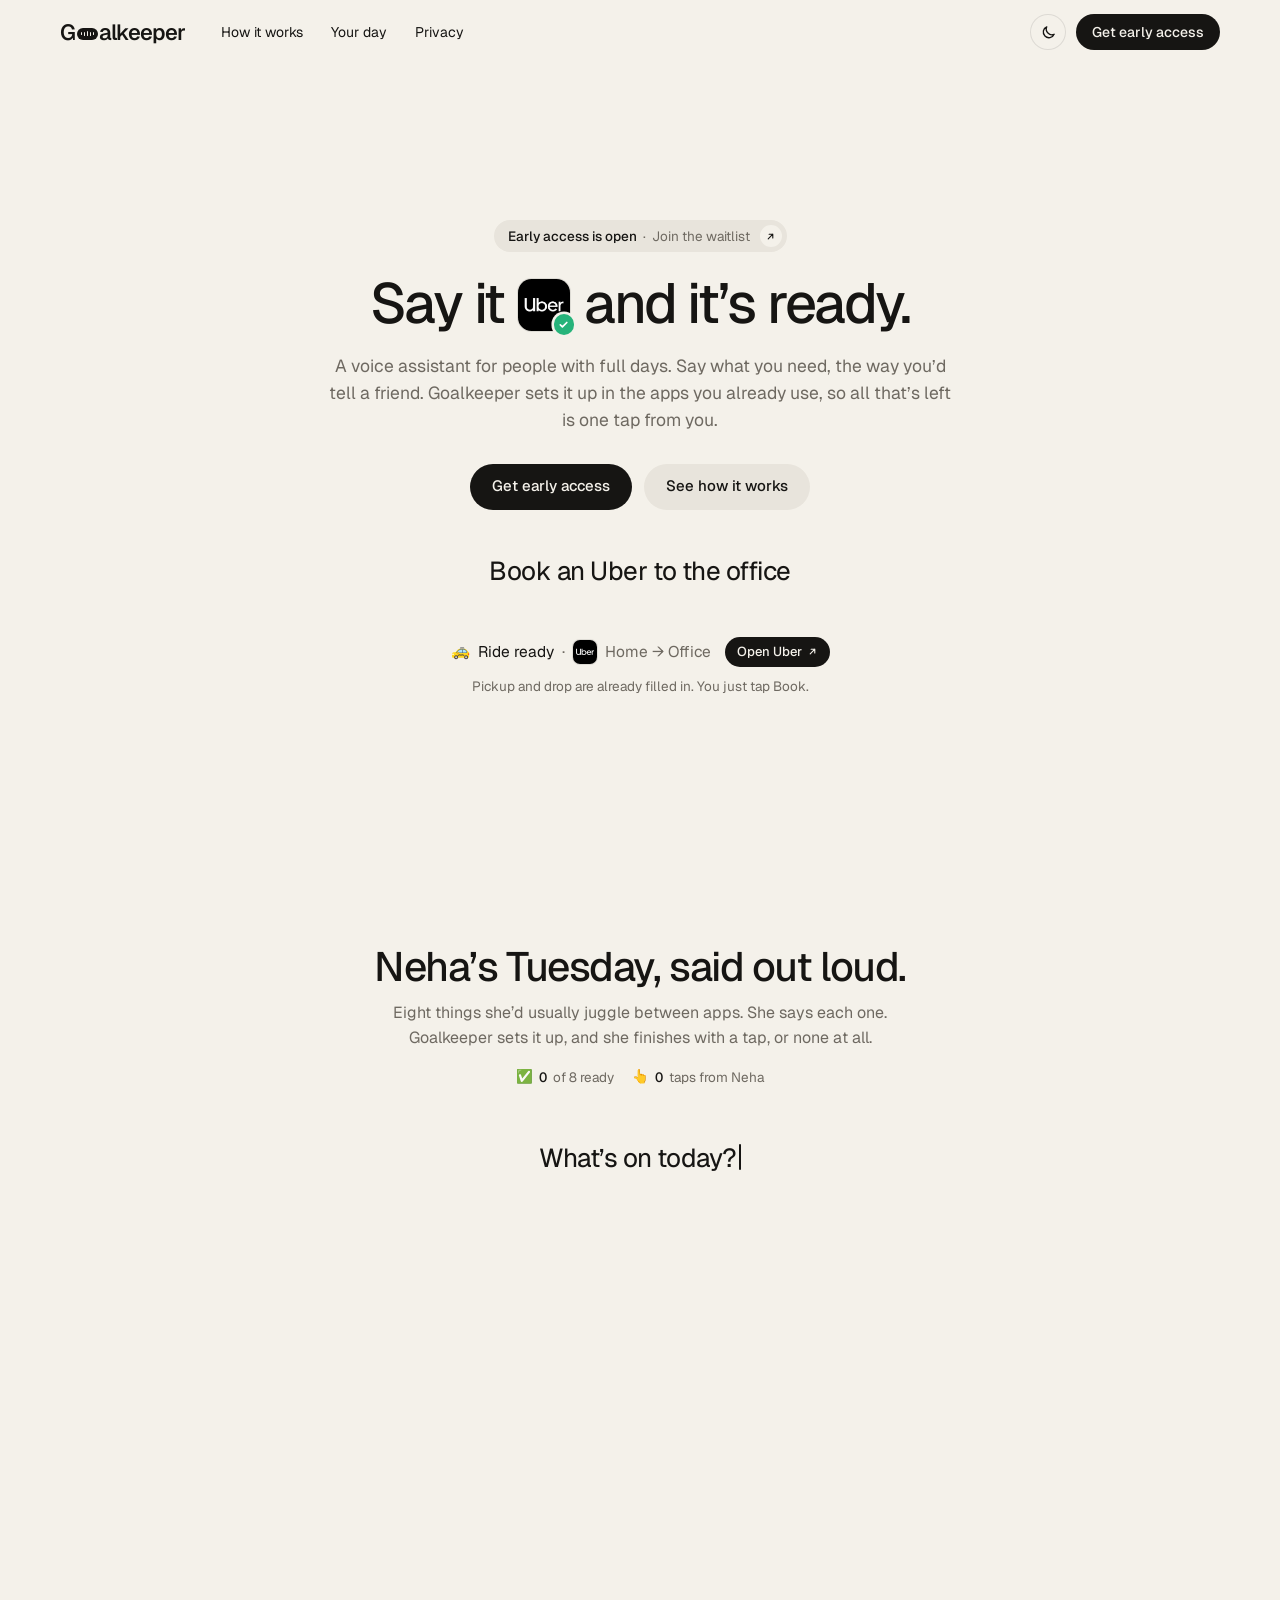
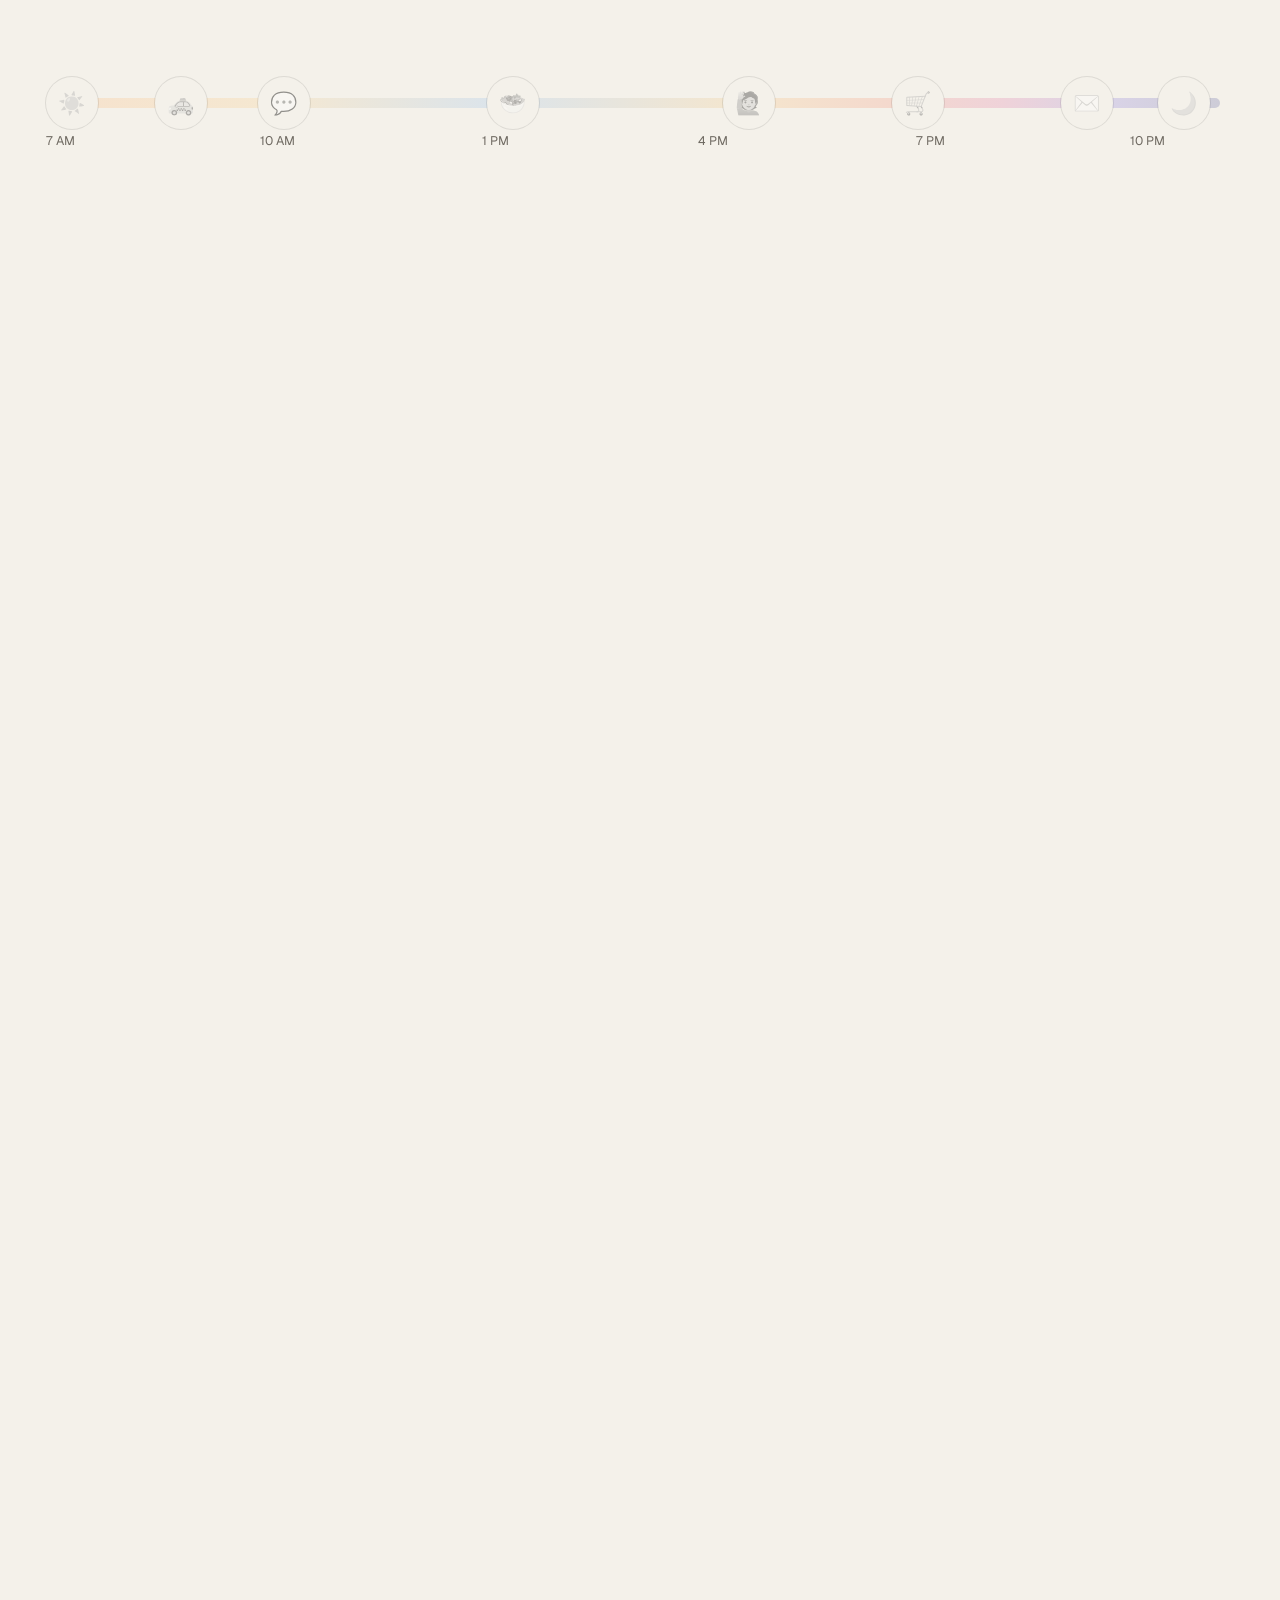
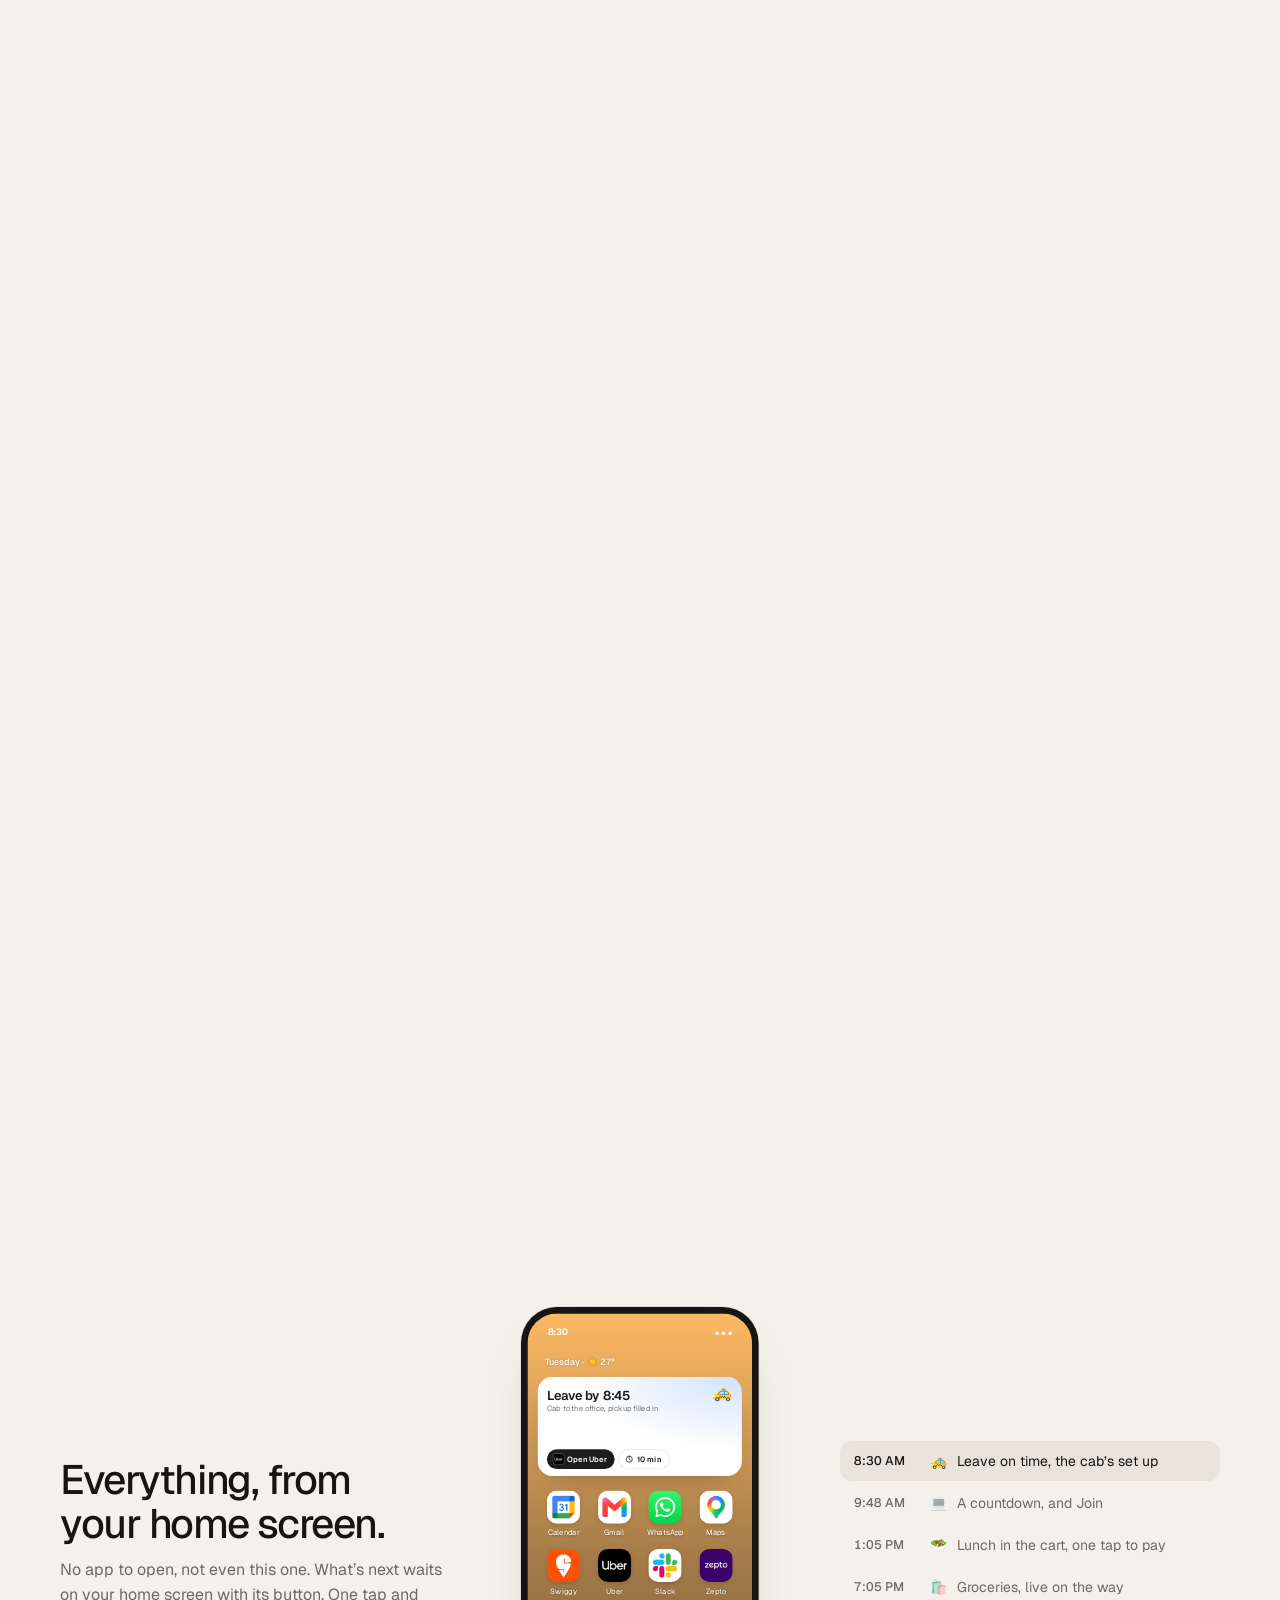
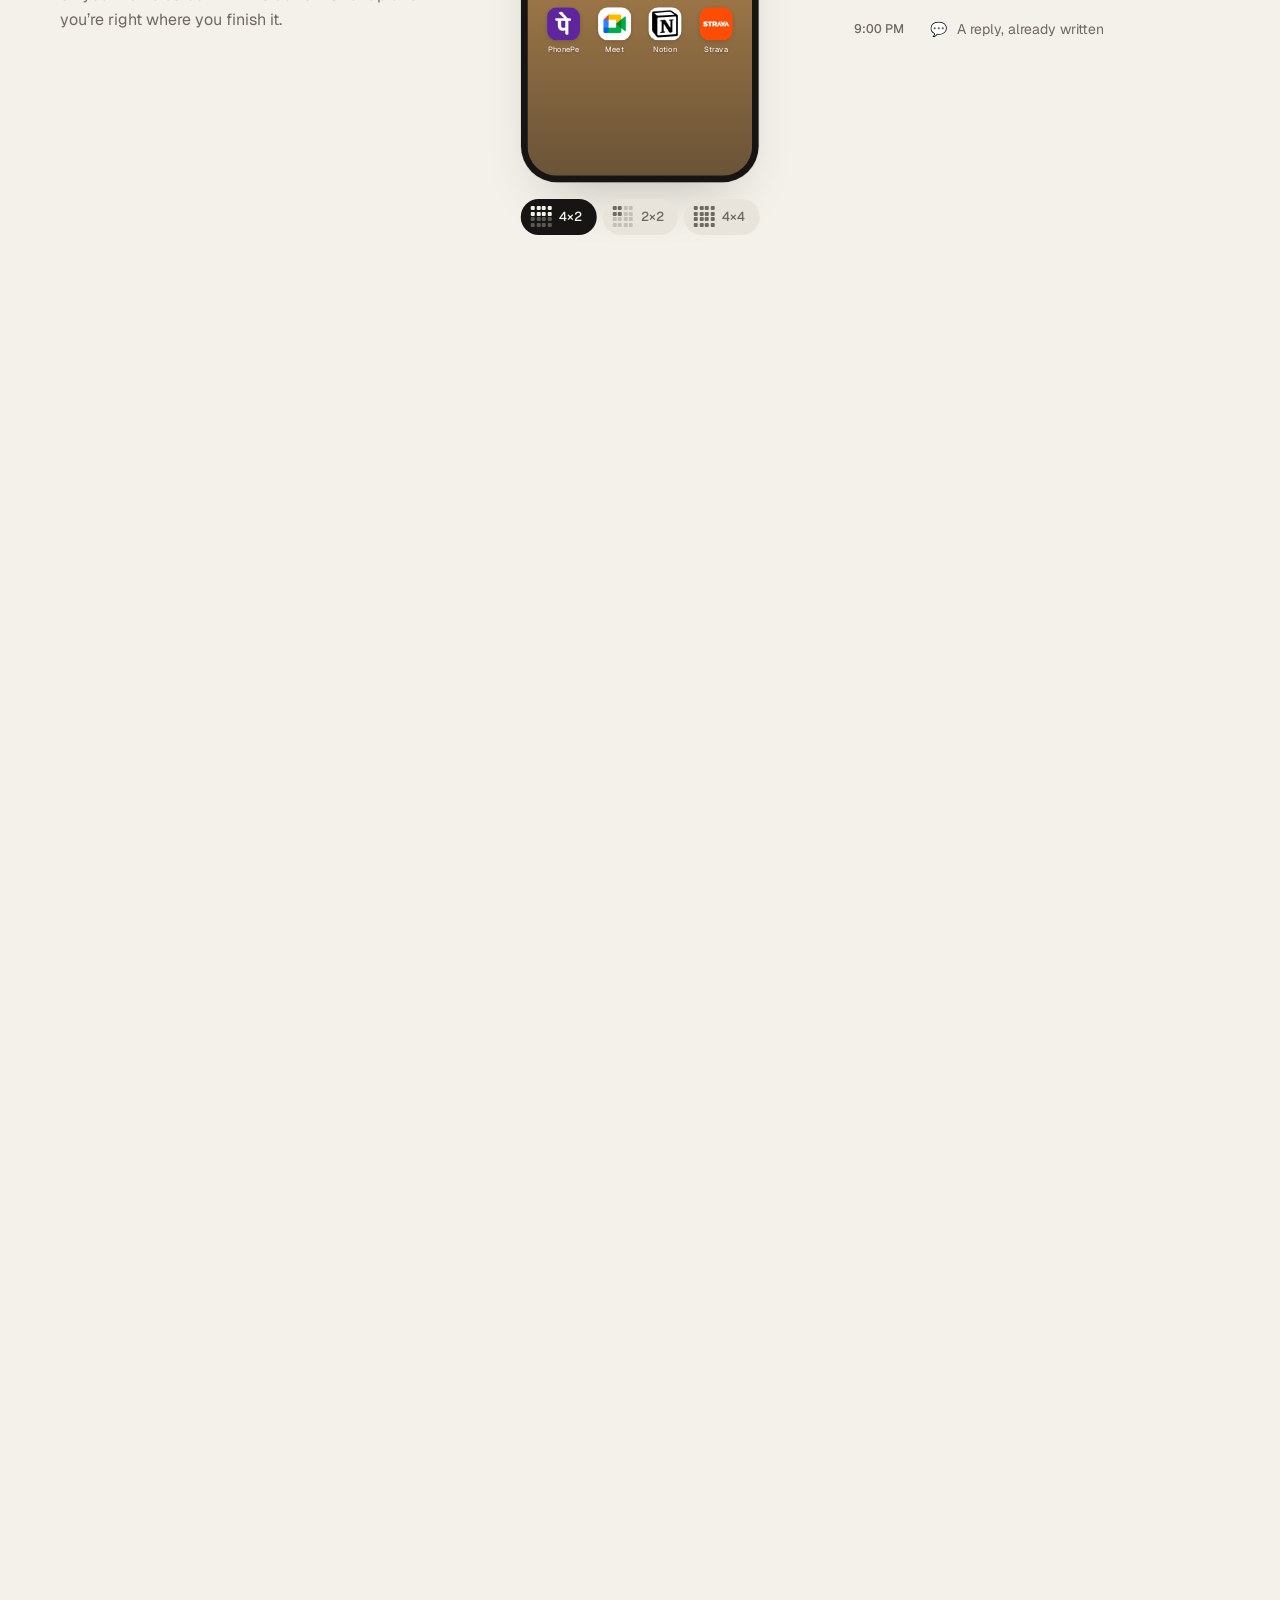
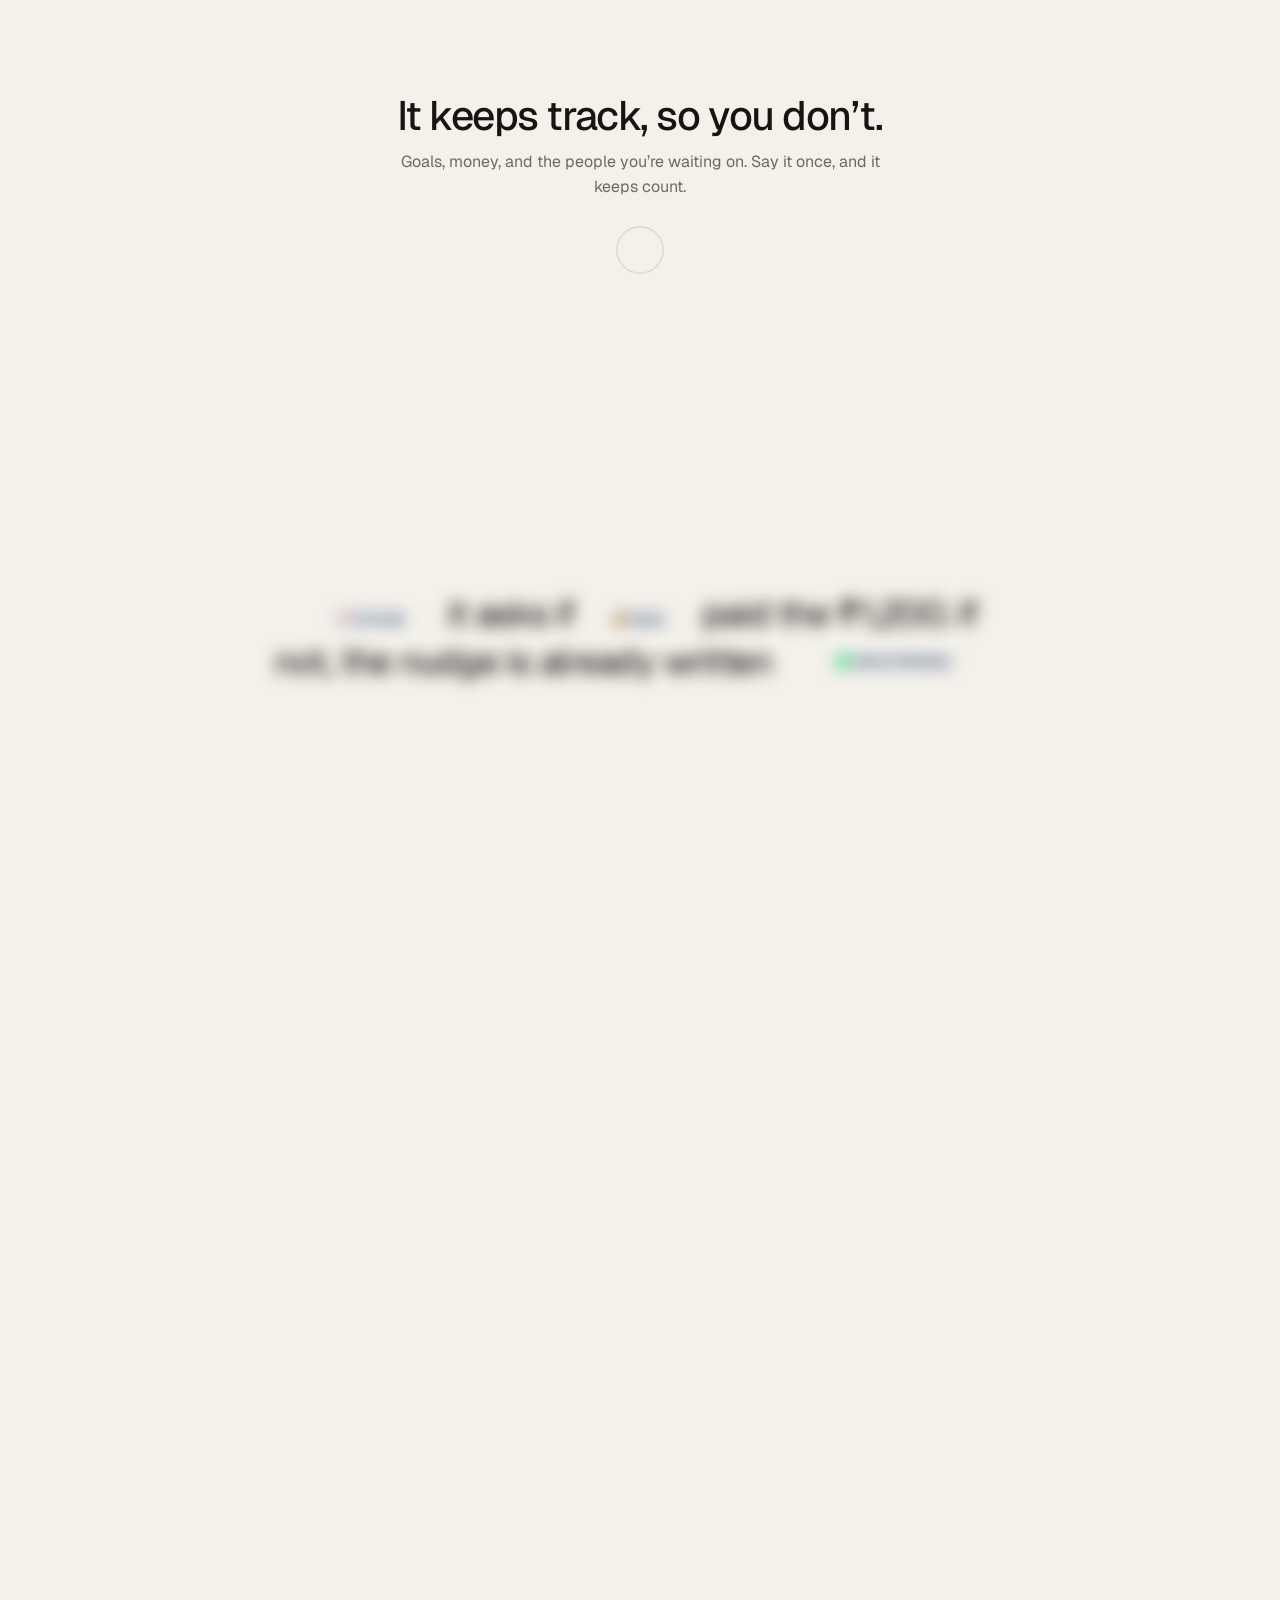
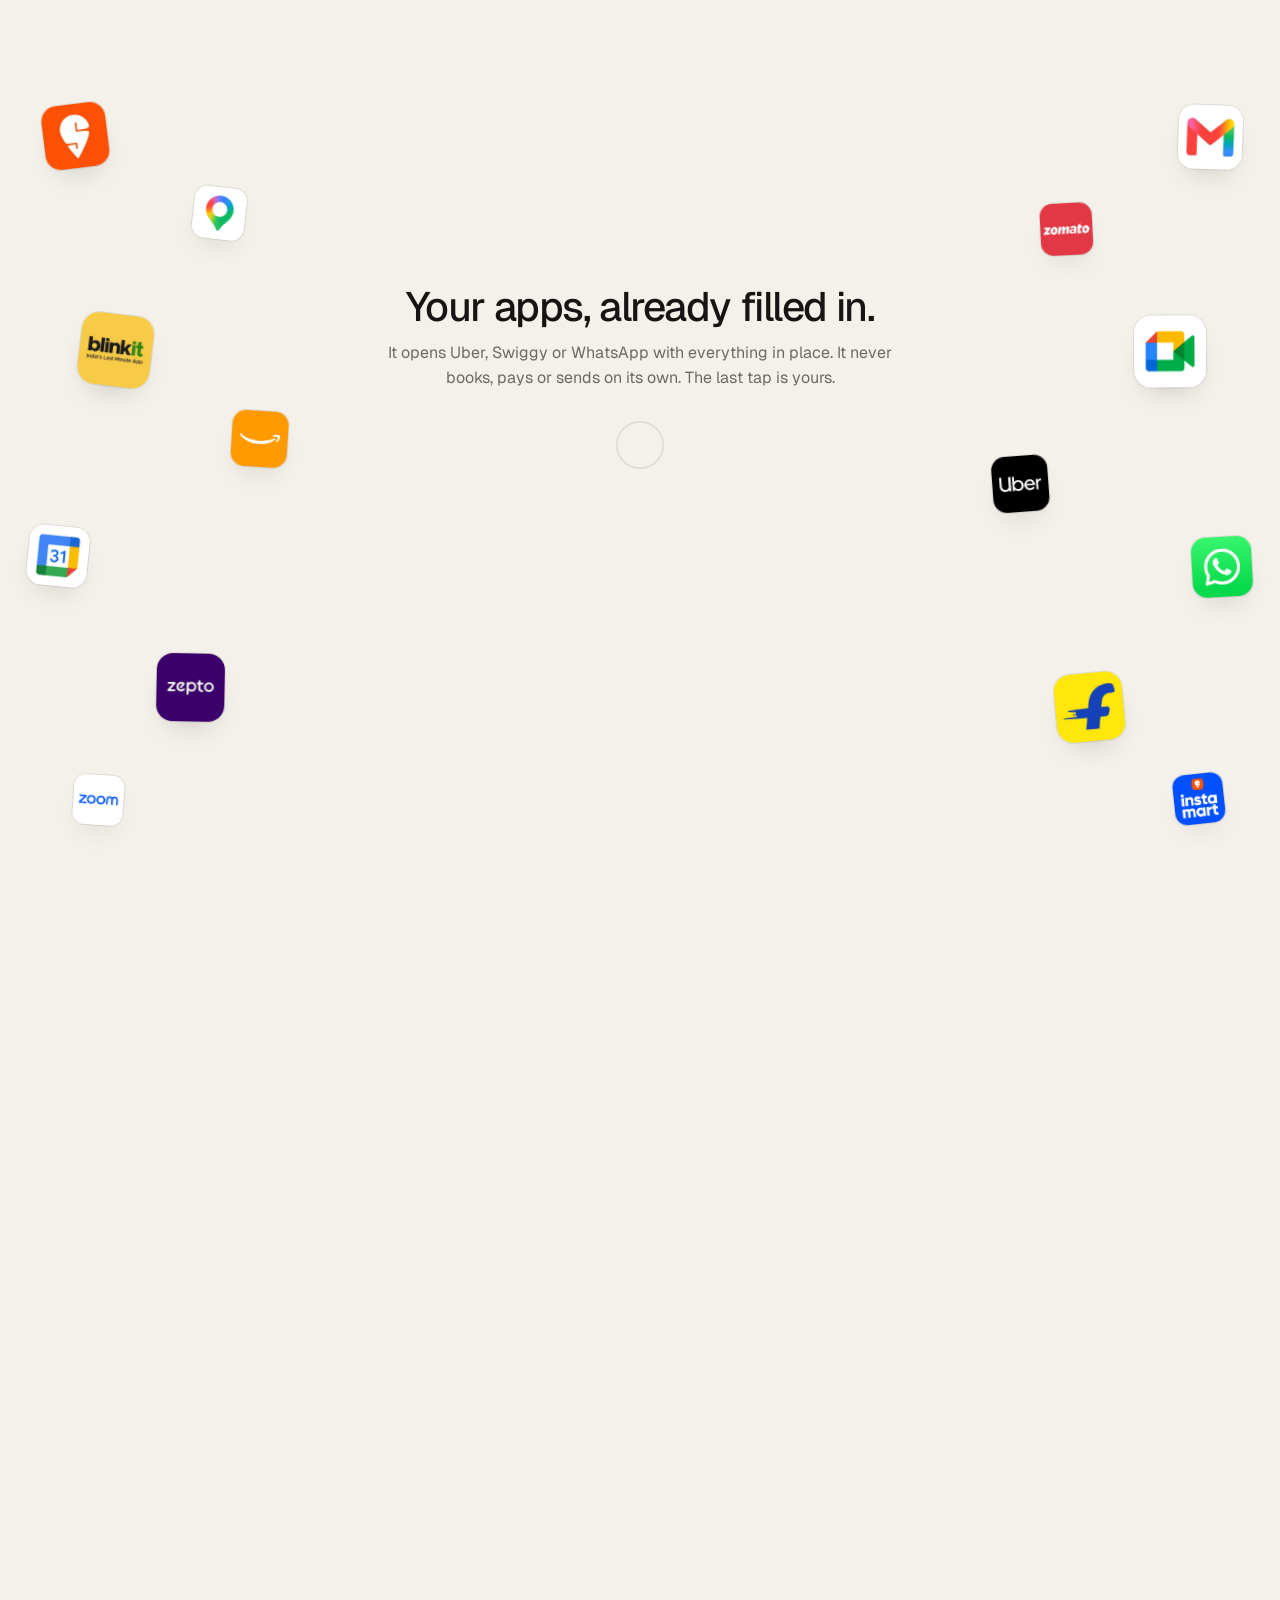
==== commit 2da6a3af: "Point the link previews at www.heygoalkeeper.in Co-Authored-By: Claude Opus 5.5 <noreply@anthropic.c" ====
--- a/index.html
+++ b/index.html
@@ -10,13 +10,13 @@
 <meta property="og:type" content="website">
 <meta property="og:title" content="Goalkeeper · Say it and it’s ready">
 <meta property="og:description" content="Say what you need, the way you’d tell a friend. Goalkeeper sets it up in the apps you already use, so all that’s left is one tap from you.">
-<meta property="og:url" content="https://goalkeeper-dun.vercel.app/">
-<meta property="og:image" content="https://goalkeeper-dun.vercel.app/assets/og.jpg">
+<meta property="og:url" content="https://heygoalkeeper.in/">
+<meta property="og:image" content="https://heygoalkeeper.in/assets/og.jpg">
 <meta property="og:image:width" content="2400">
 <meta property="og:image:height" content="1260">
 <meta property="og:image:alt" content="Goalkeeper: Say it and it’s ready. A voice assistant for people with full days.">
 <meta name="twitter:card" content="summary_large_image">
-<meta name="twitter:image" content="https://goalkeeper-dun.vercel.app/assets/og.jpg">
+<meta name="twitter:image" content="https://heygoalkeeper.in/assets/og.jpg">
 <link rel="icon" href="favicon.svg" type="image/svg+xml">
 <link rel="preconnect" href="https://fonts.googleapis.com">
 <link rel="preconnect" href="https://fonts.gstatic.com" crossorigin>
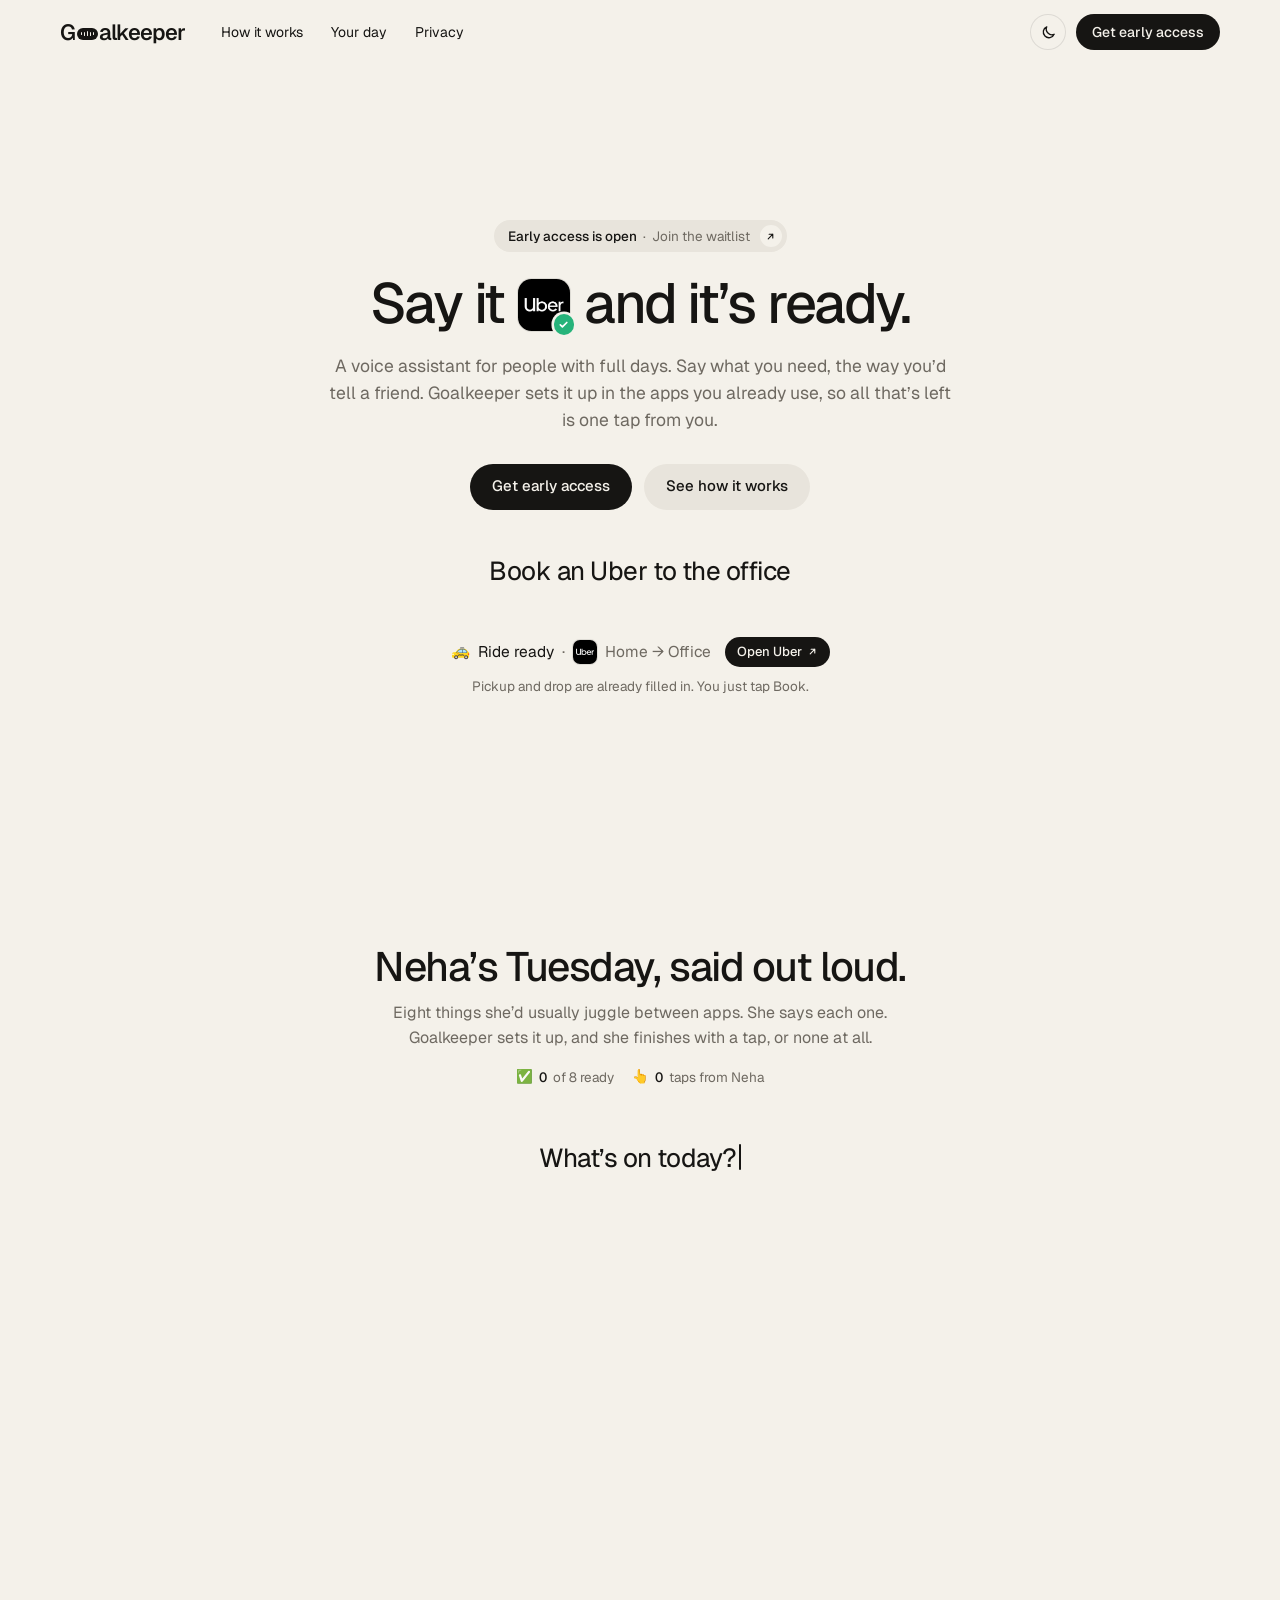
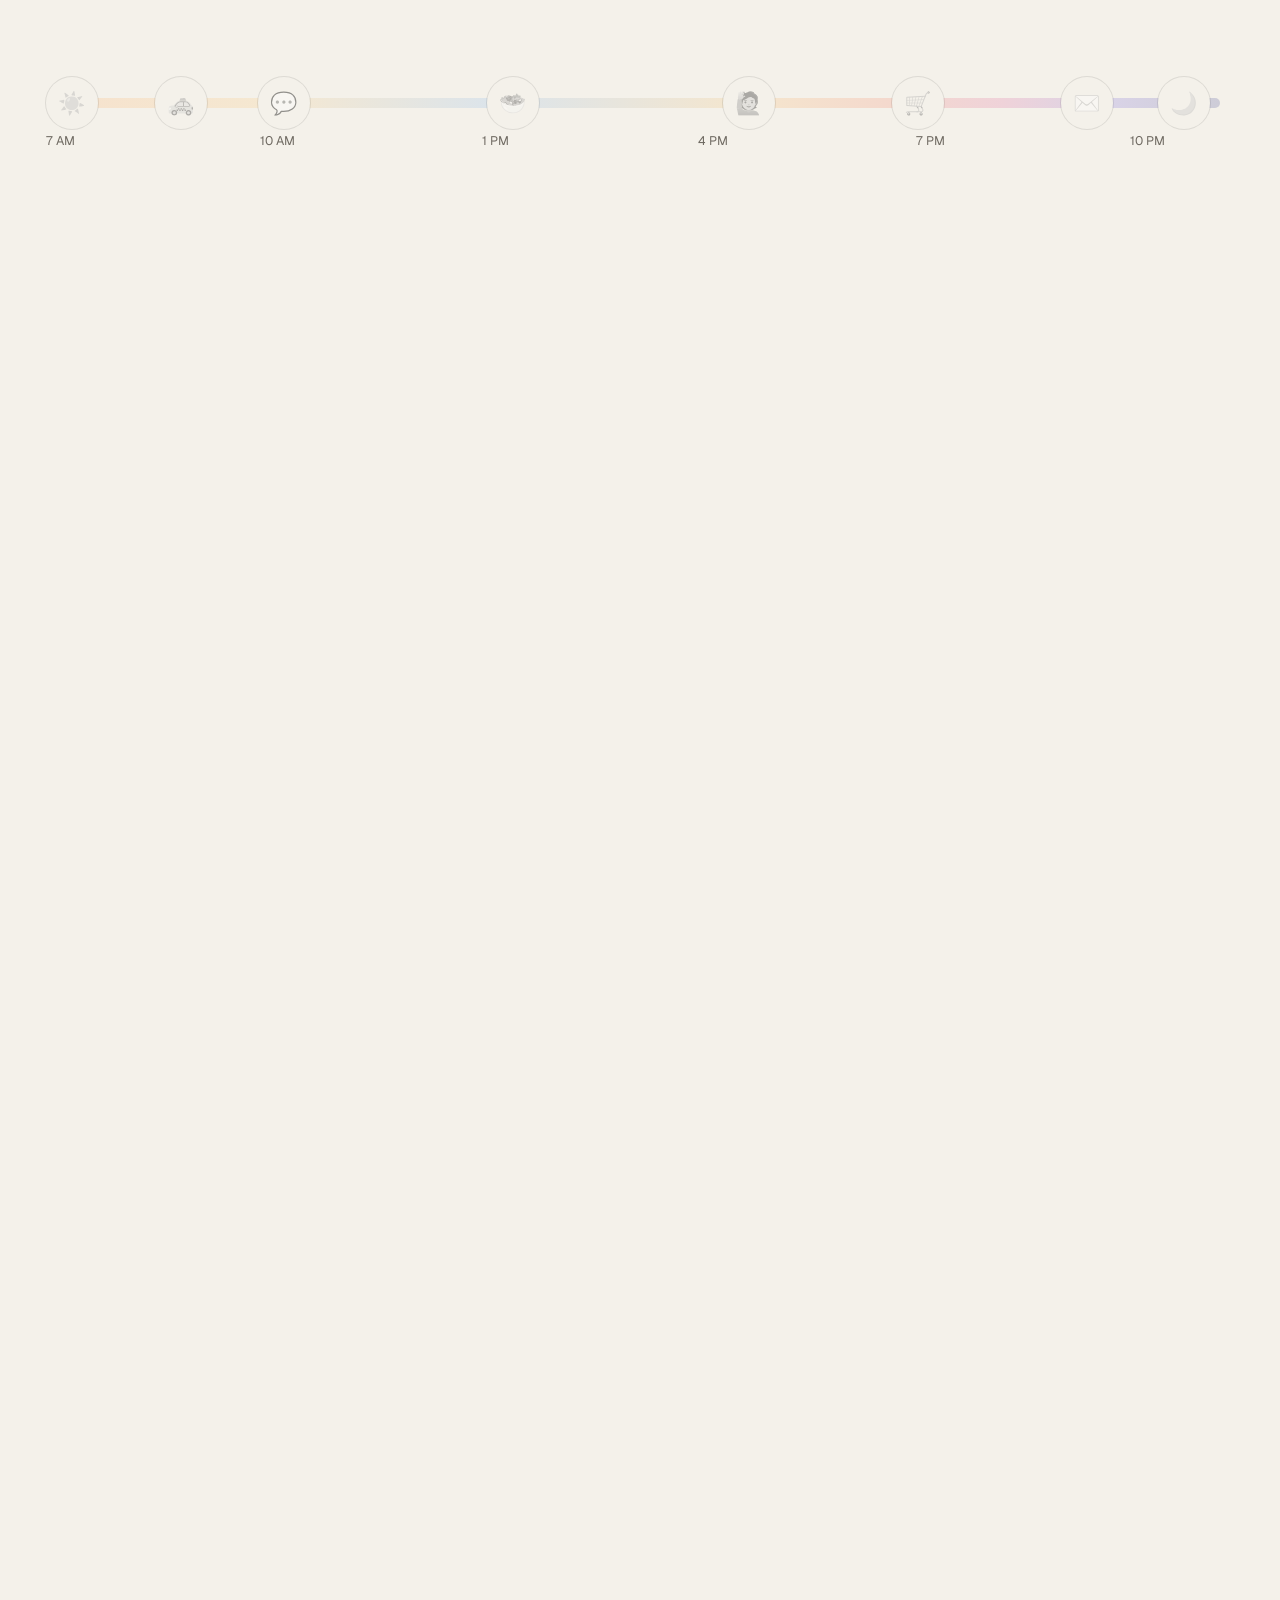
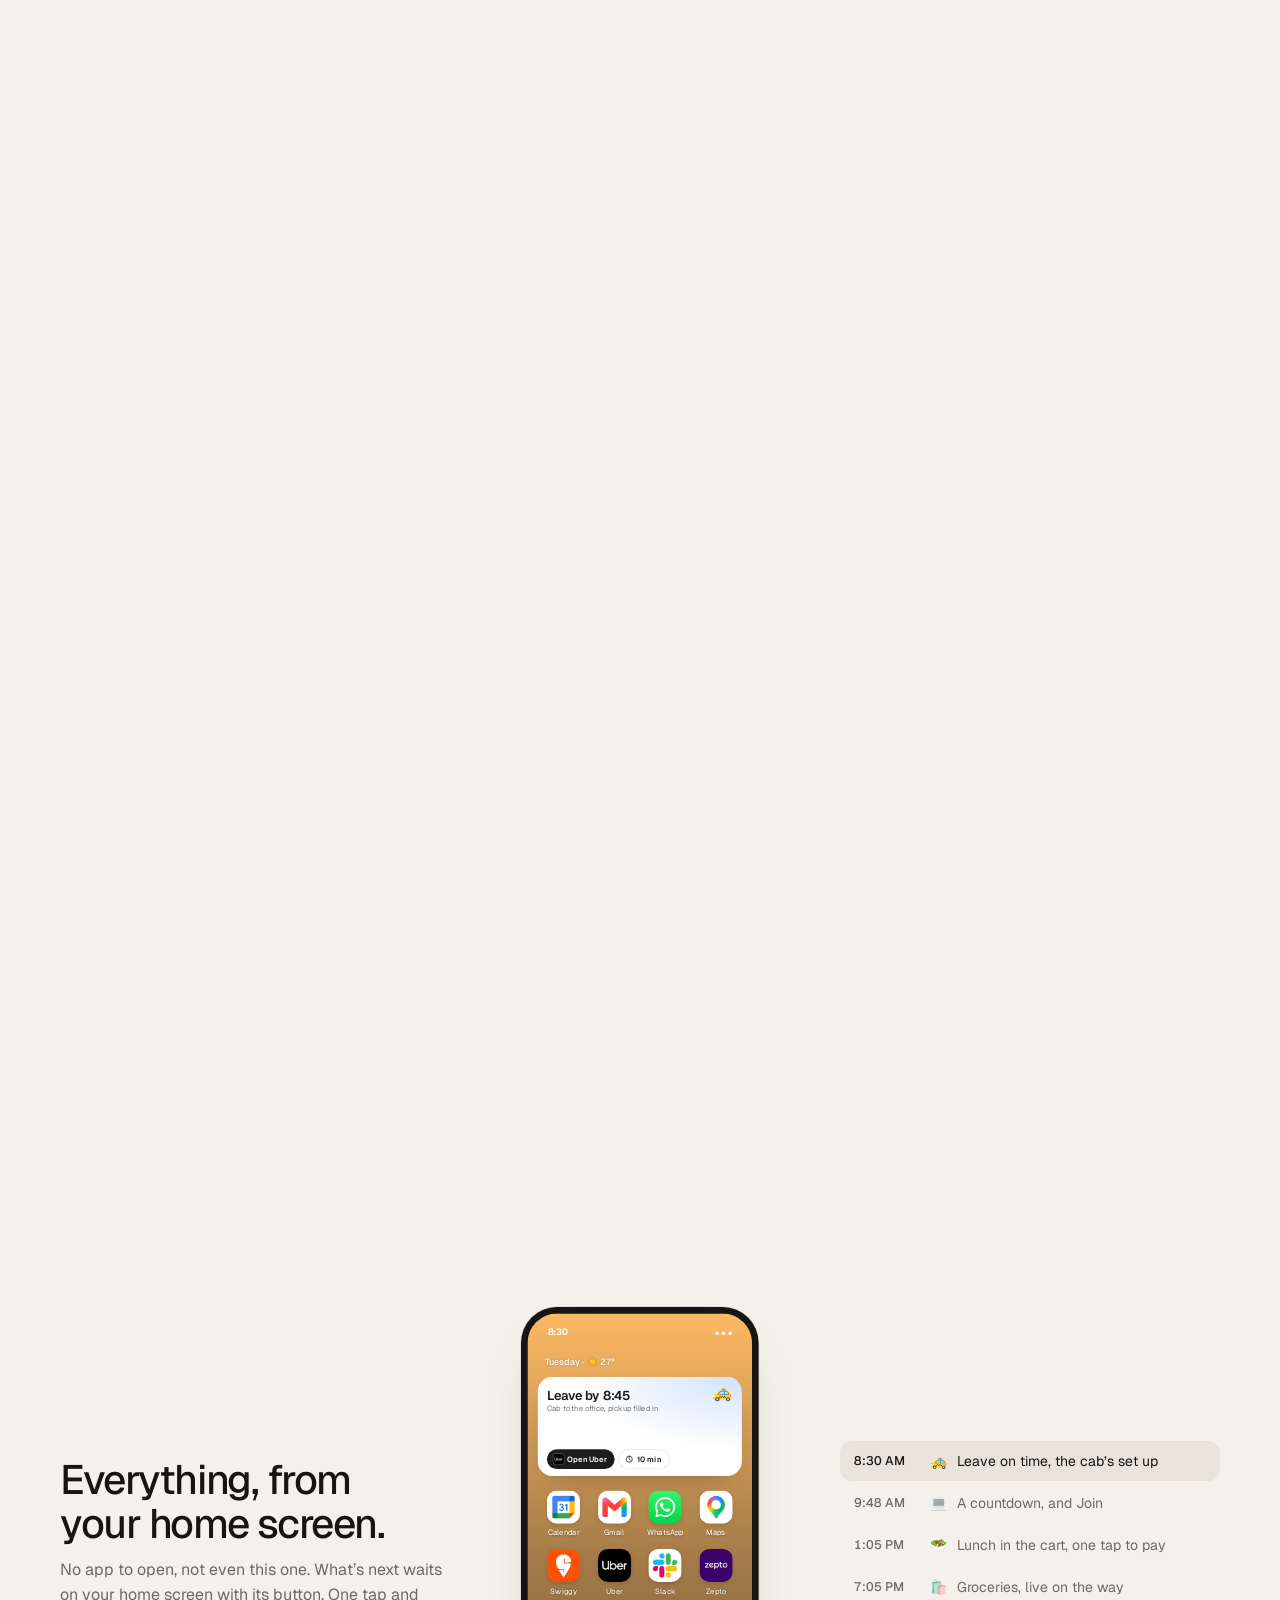
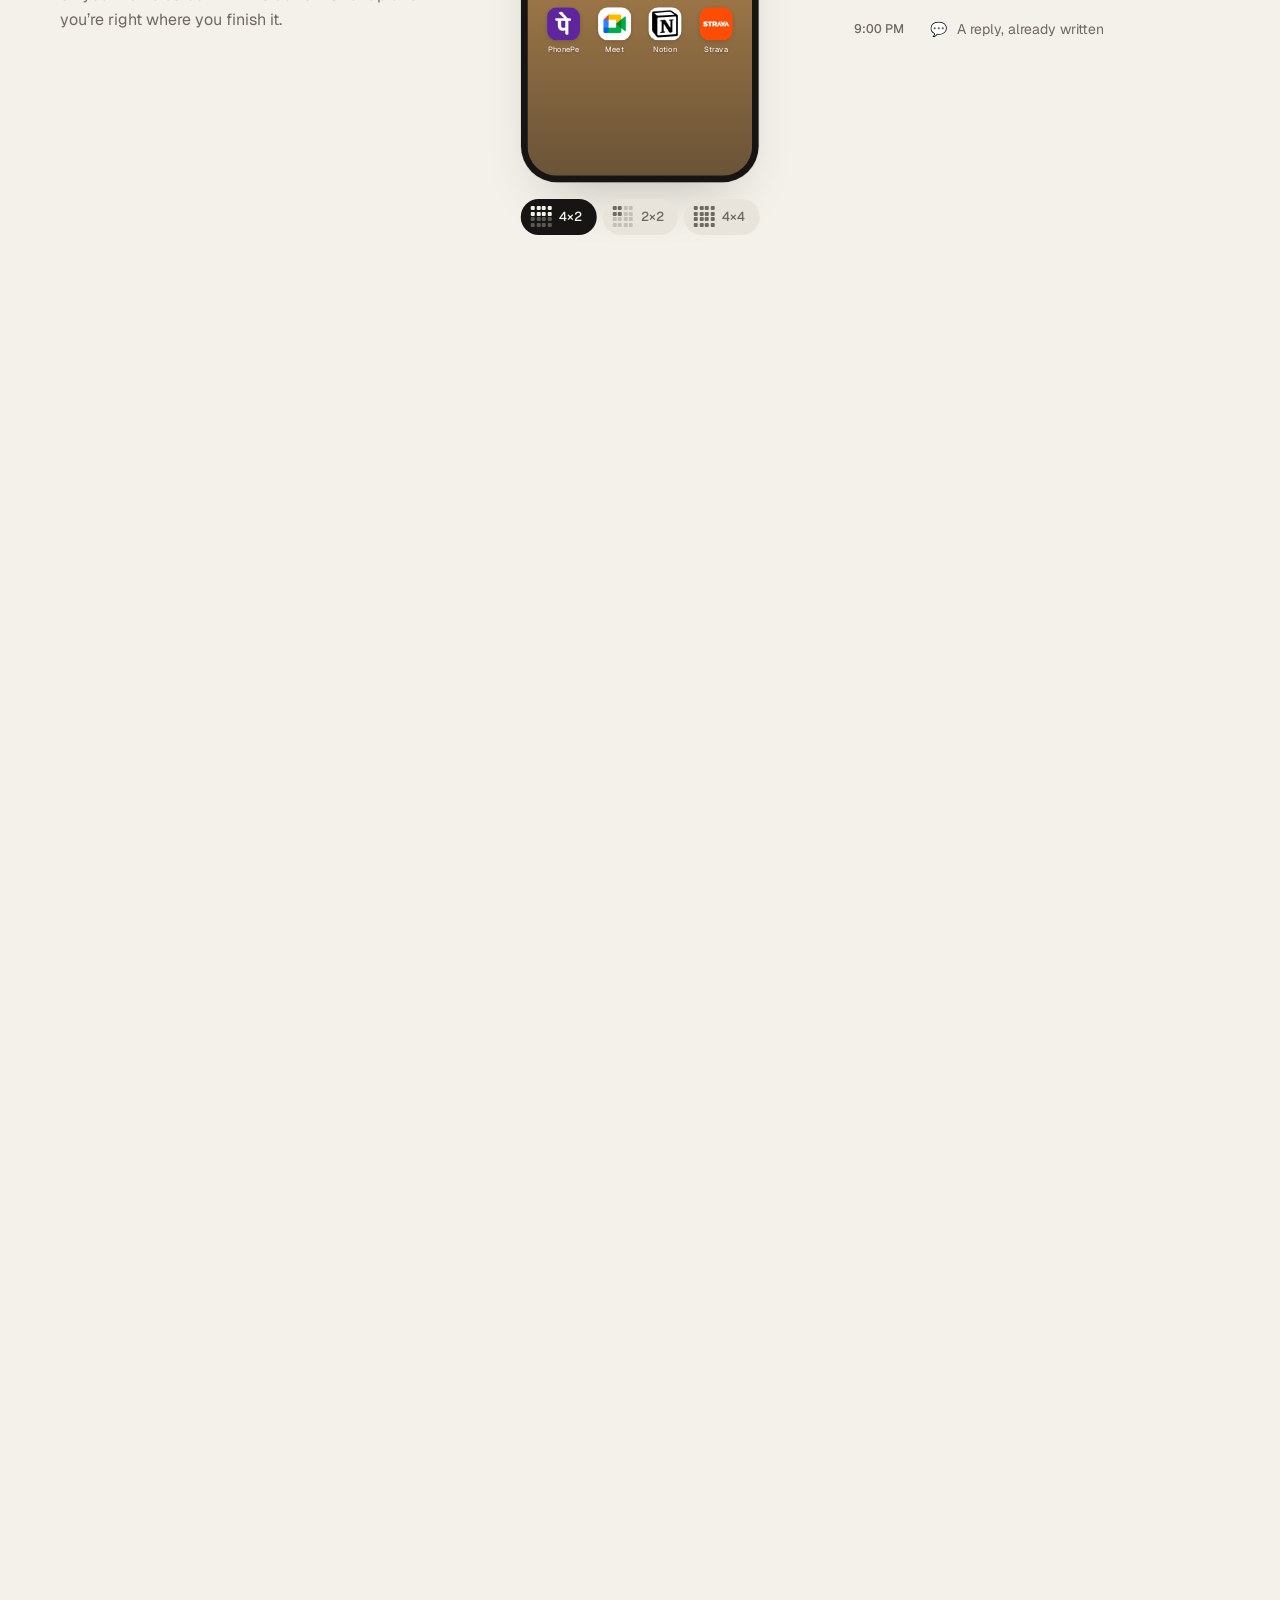
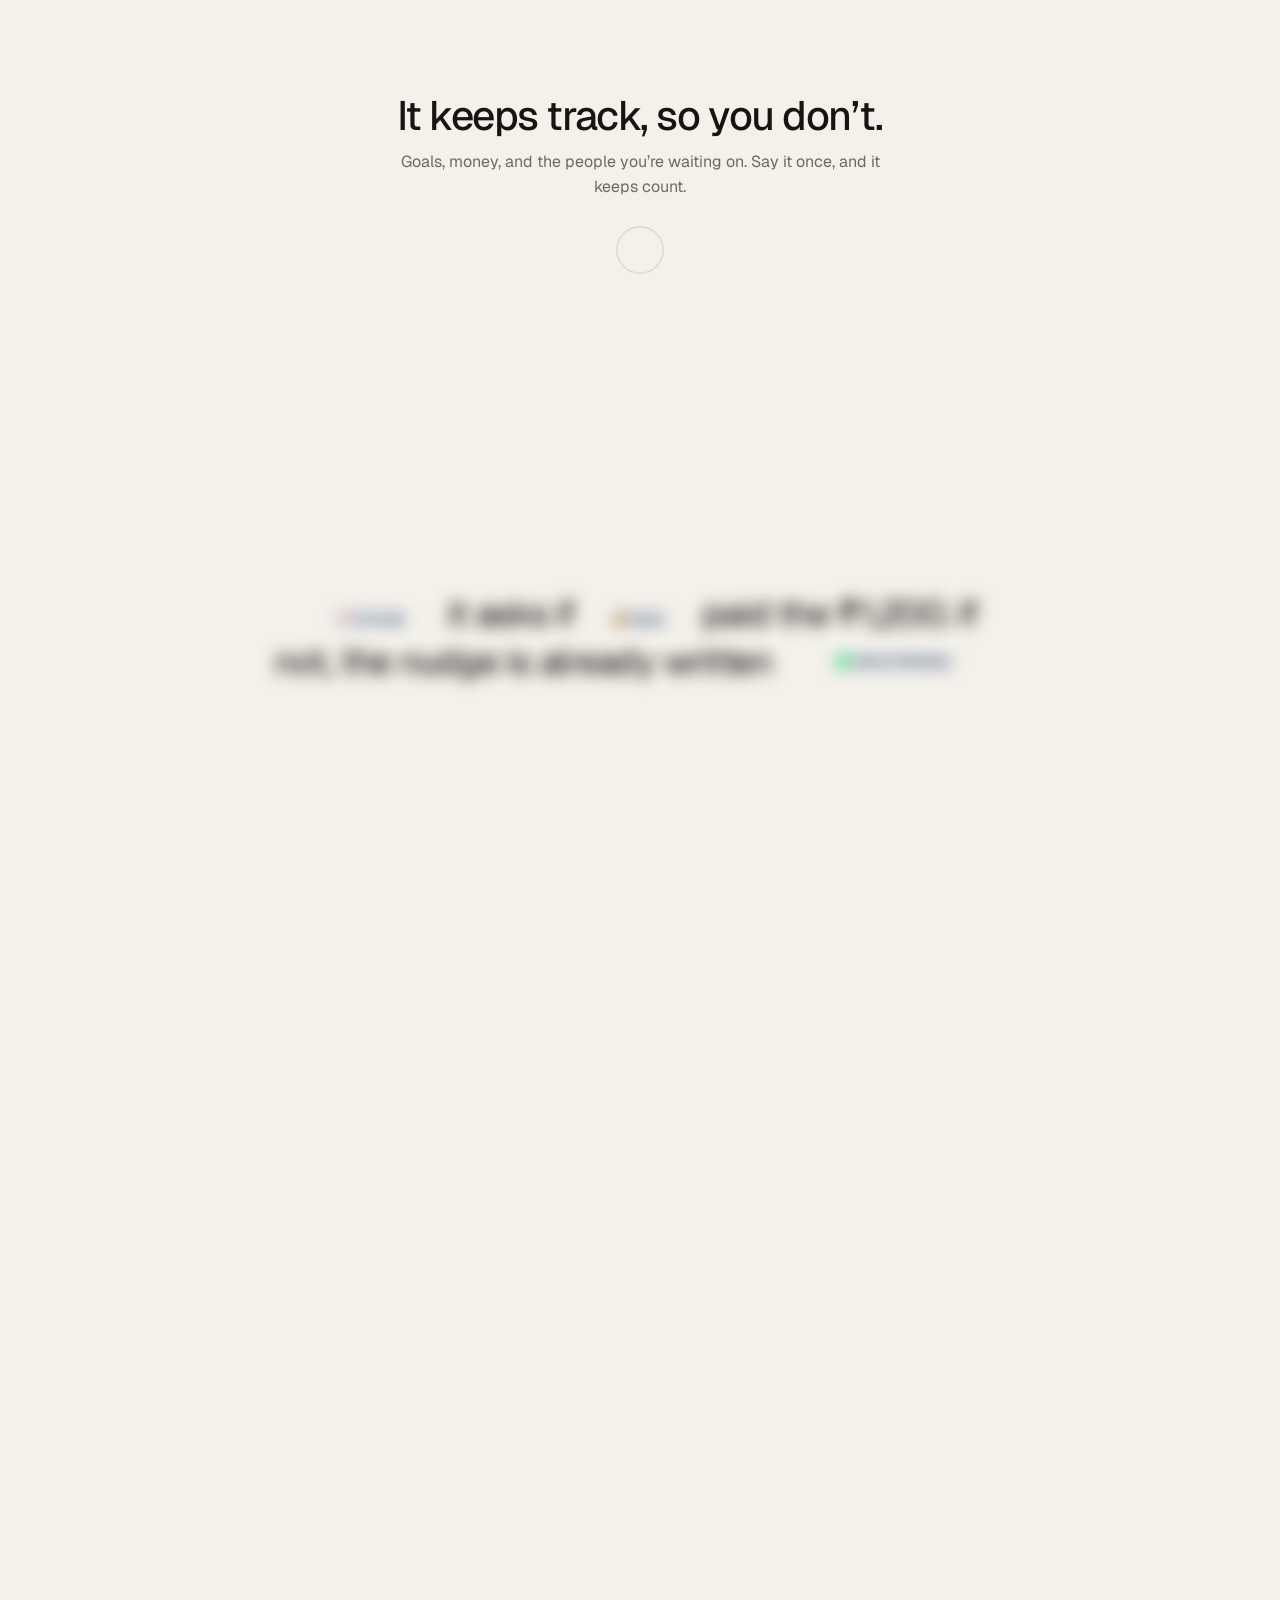
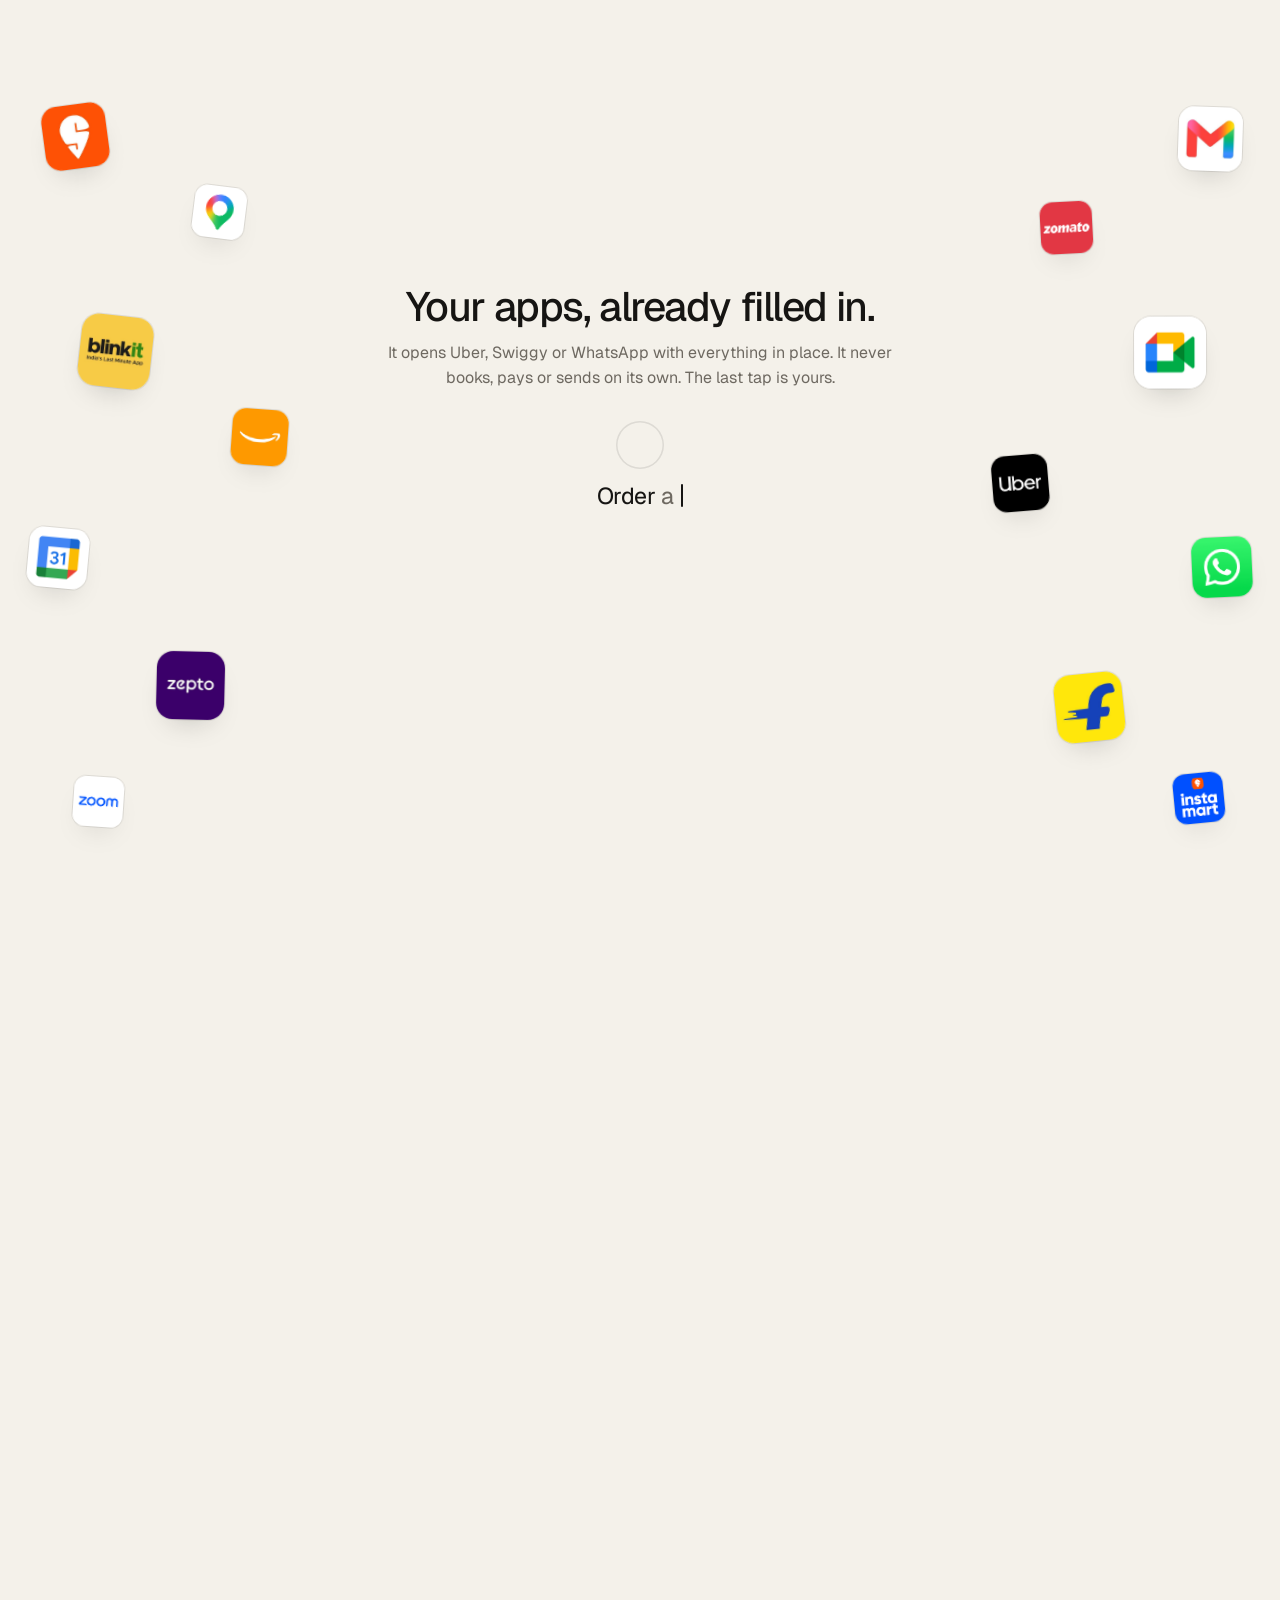
==== commit e34aeee4: "Point the link previews at www.heygoalkeeper.in, the main address Co-Authored-By: Claude Opus 5.5 <n" ====
--- a/index.html
+++ b/index.html
@@ -10,13 +10,13 @@
 <meta property="og:type" content="website">
 <meta property="og:title" content="Goalkeeper · Say it and it’s ready">
 <meta property="og:description" content="Say what you need, the way you’d tell a friend. Goalkeeper sets it up in the apps you already use, so all that’s left is one tap from you.">
-<meta property="og:url" content="https://heygoalkeeper.in/">
-<meta property="og:image" content="https://heygoalkeeper.in/assets/og.jpg">
+<meta property="og:url" content="https://www.heygoalkeeper.in/">
+<meta property="og:image" content="https://www.heygoalkeeper.in/assets/og.jpg">
 <meta property="og:image:width" content="2400">
 <meta property="og:image:height" content="1260">
 <meta property="og:image:alt" content="Goalkeeper: Say it and it’s ready. A voice assistant for people with full days.">
 <meta name="twitter:card" content="summary_large_image">
-<meta name="twitter:image" content="https://heygoalkeeper.in/assets/og.jpg">
+<meta name="twitter:image" content="https://www.heygoalkeeper.in/assets/og.jpg">
 <link rel="icon" href="favicon.svg" type="image/svg+xml">
 <link rel="preconnect" href="https://fonts.googleapis.com">
 <link rel="preconnect" href="https://fonts.gstatic.com" crossorigin>
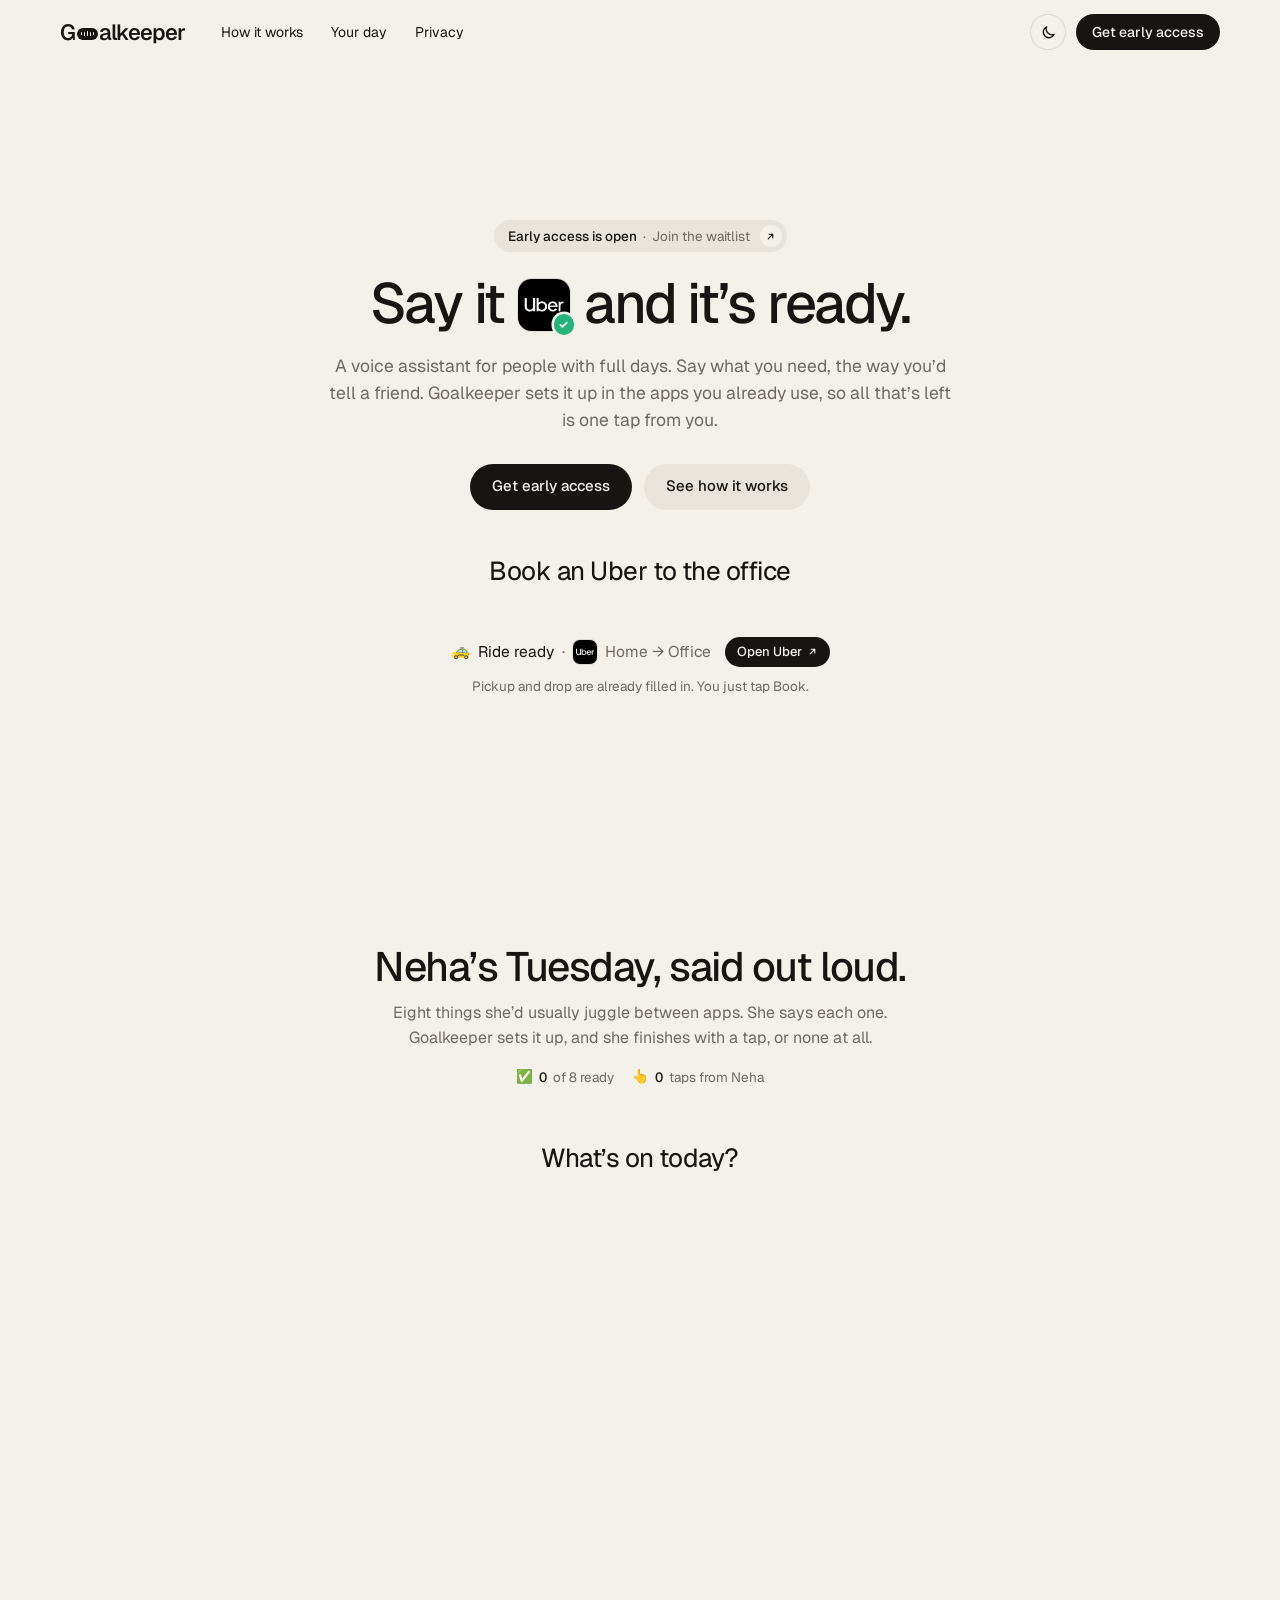
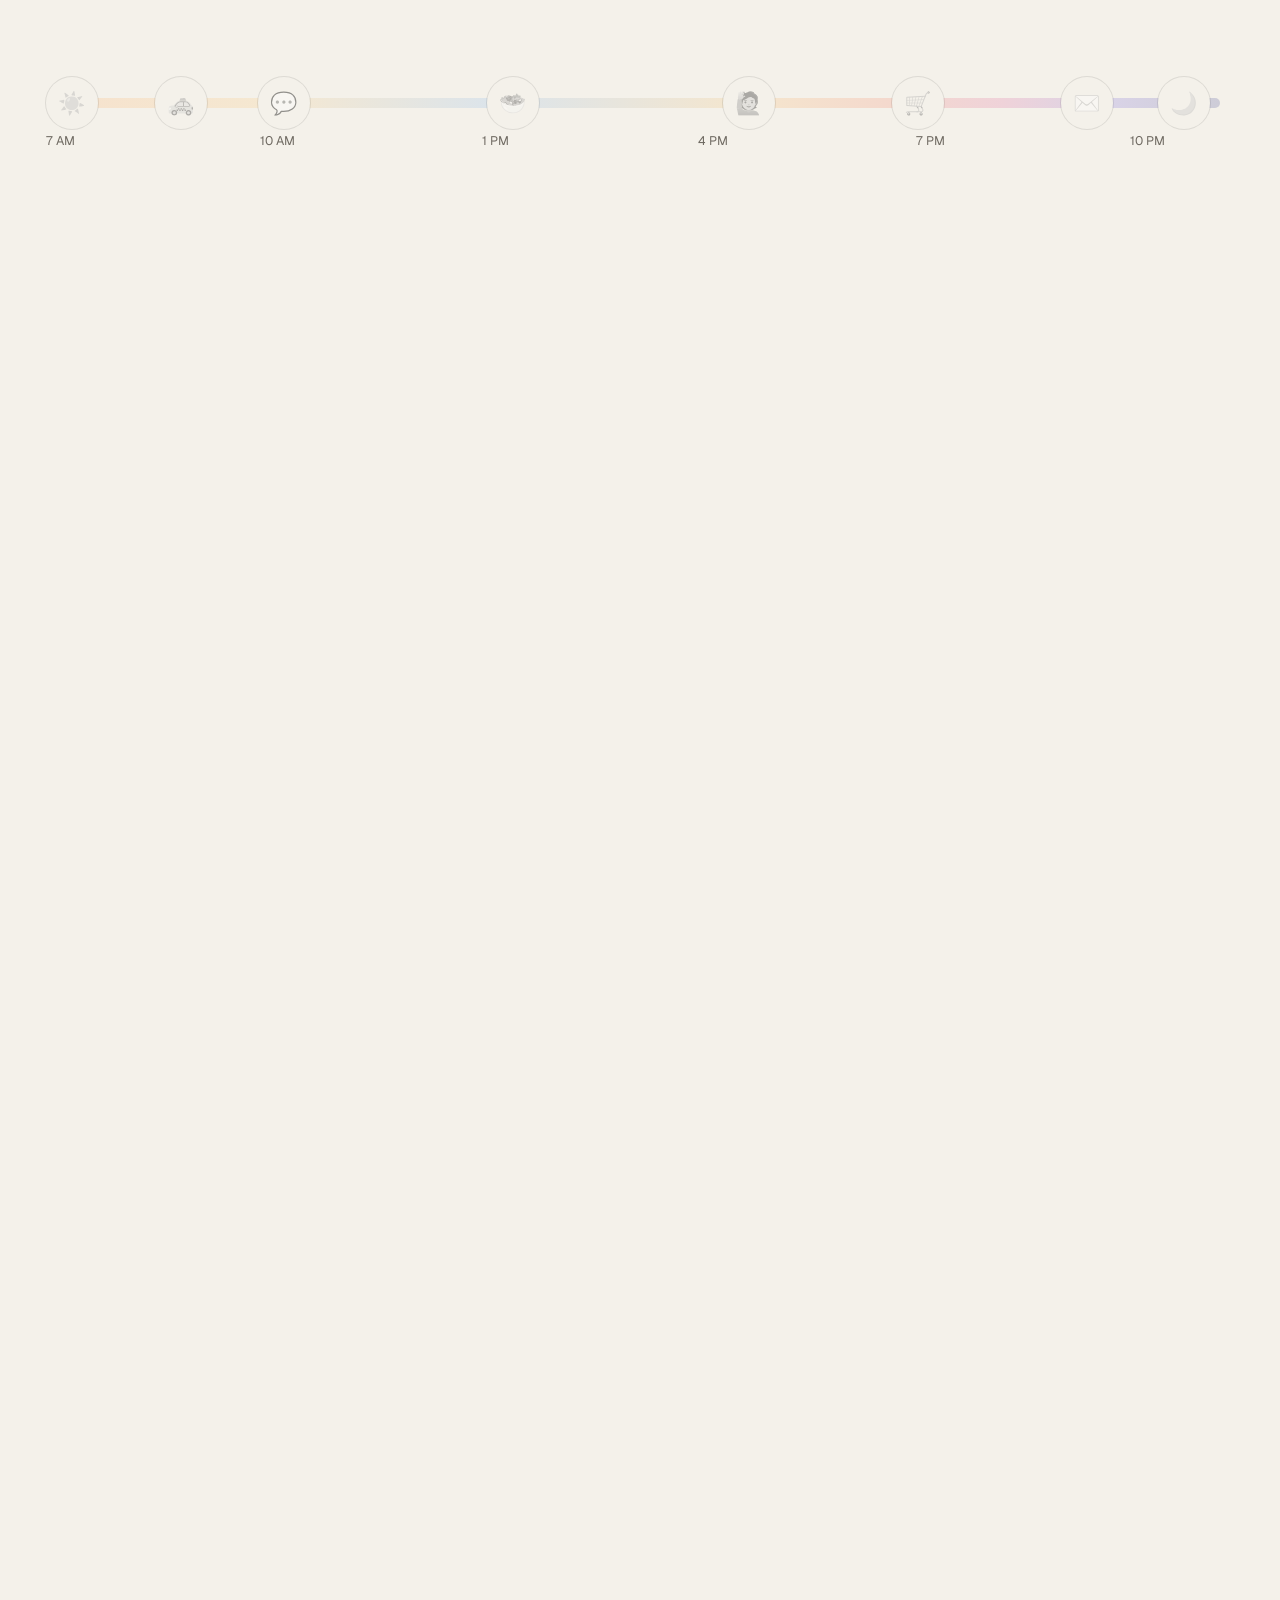
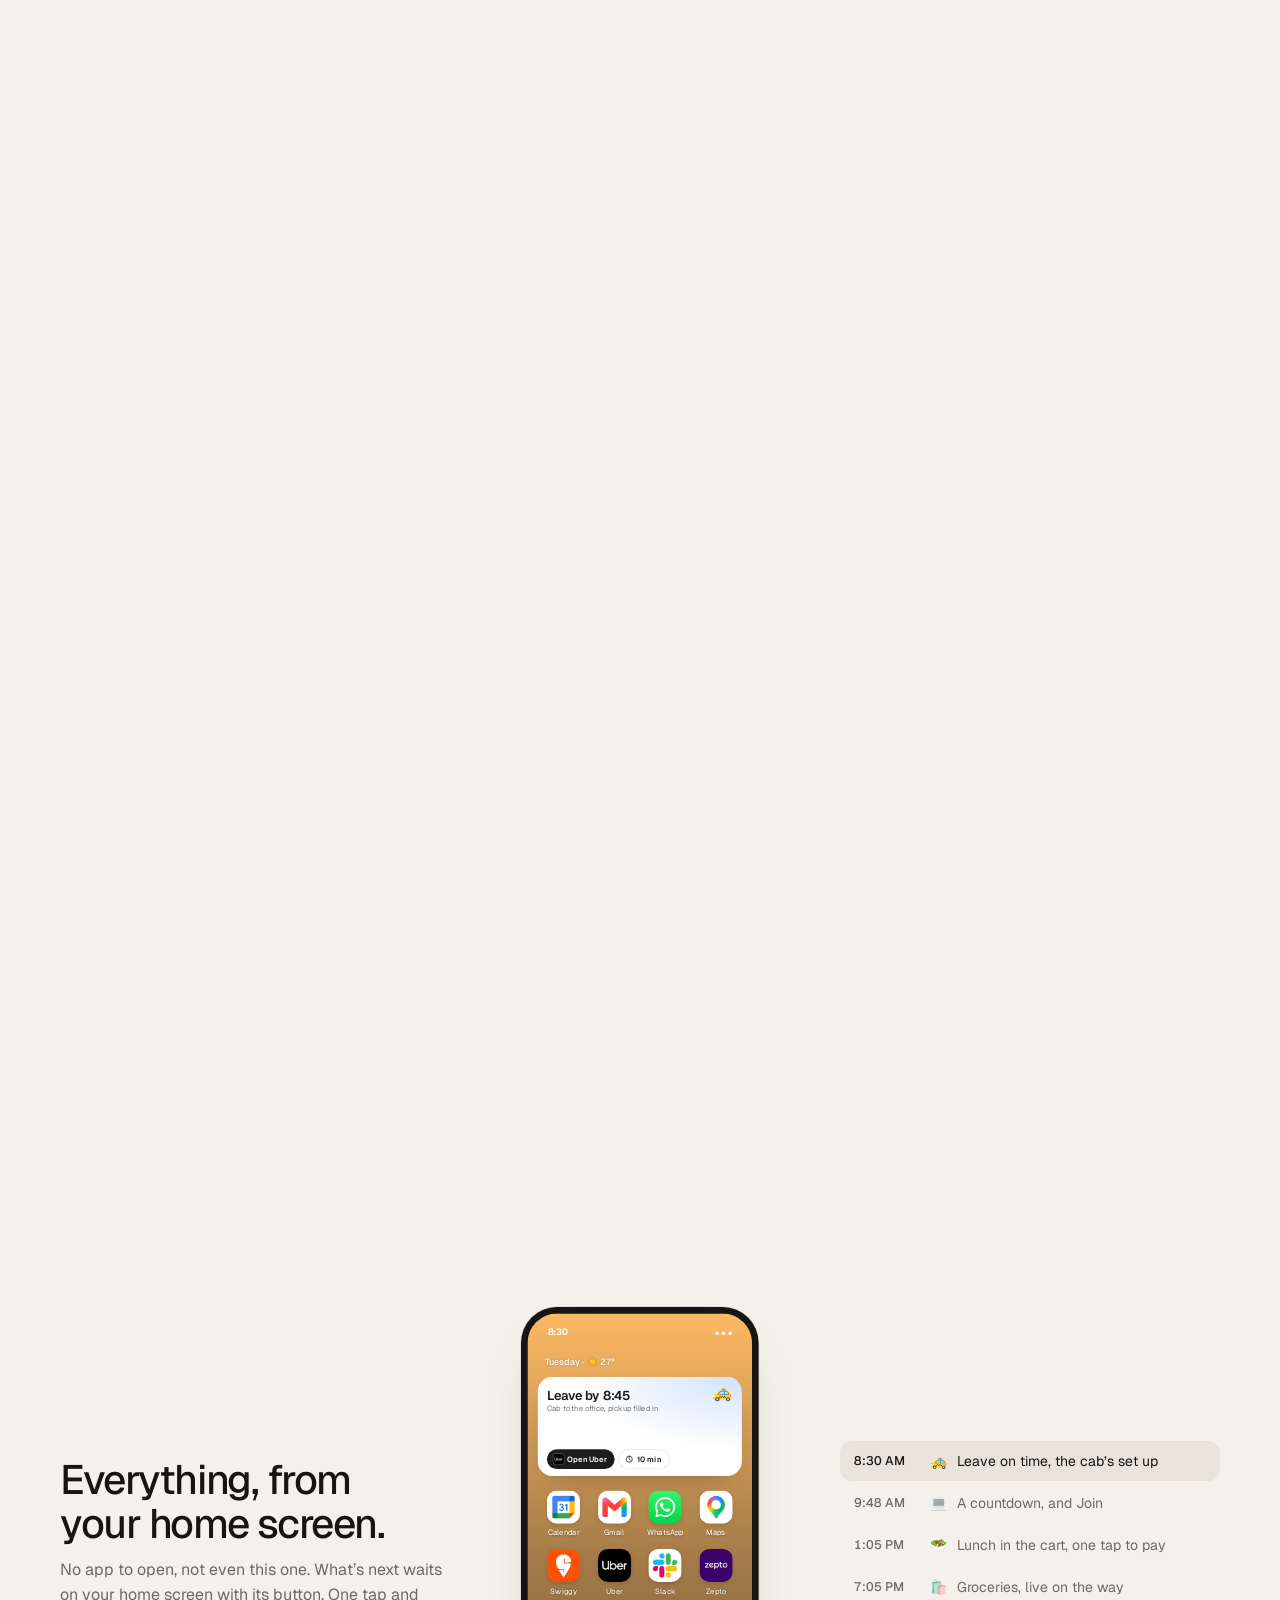
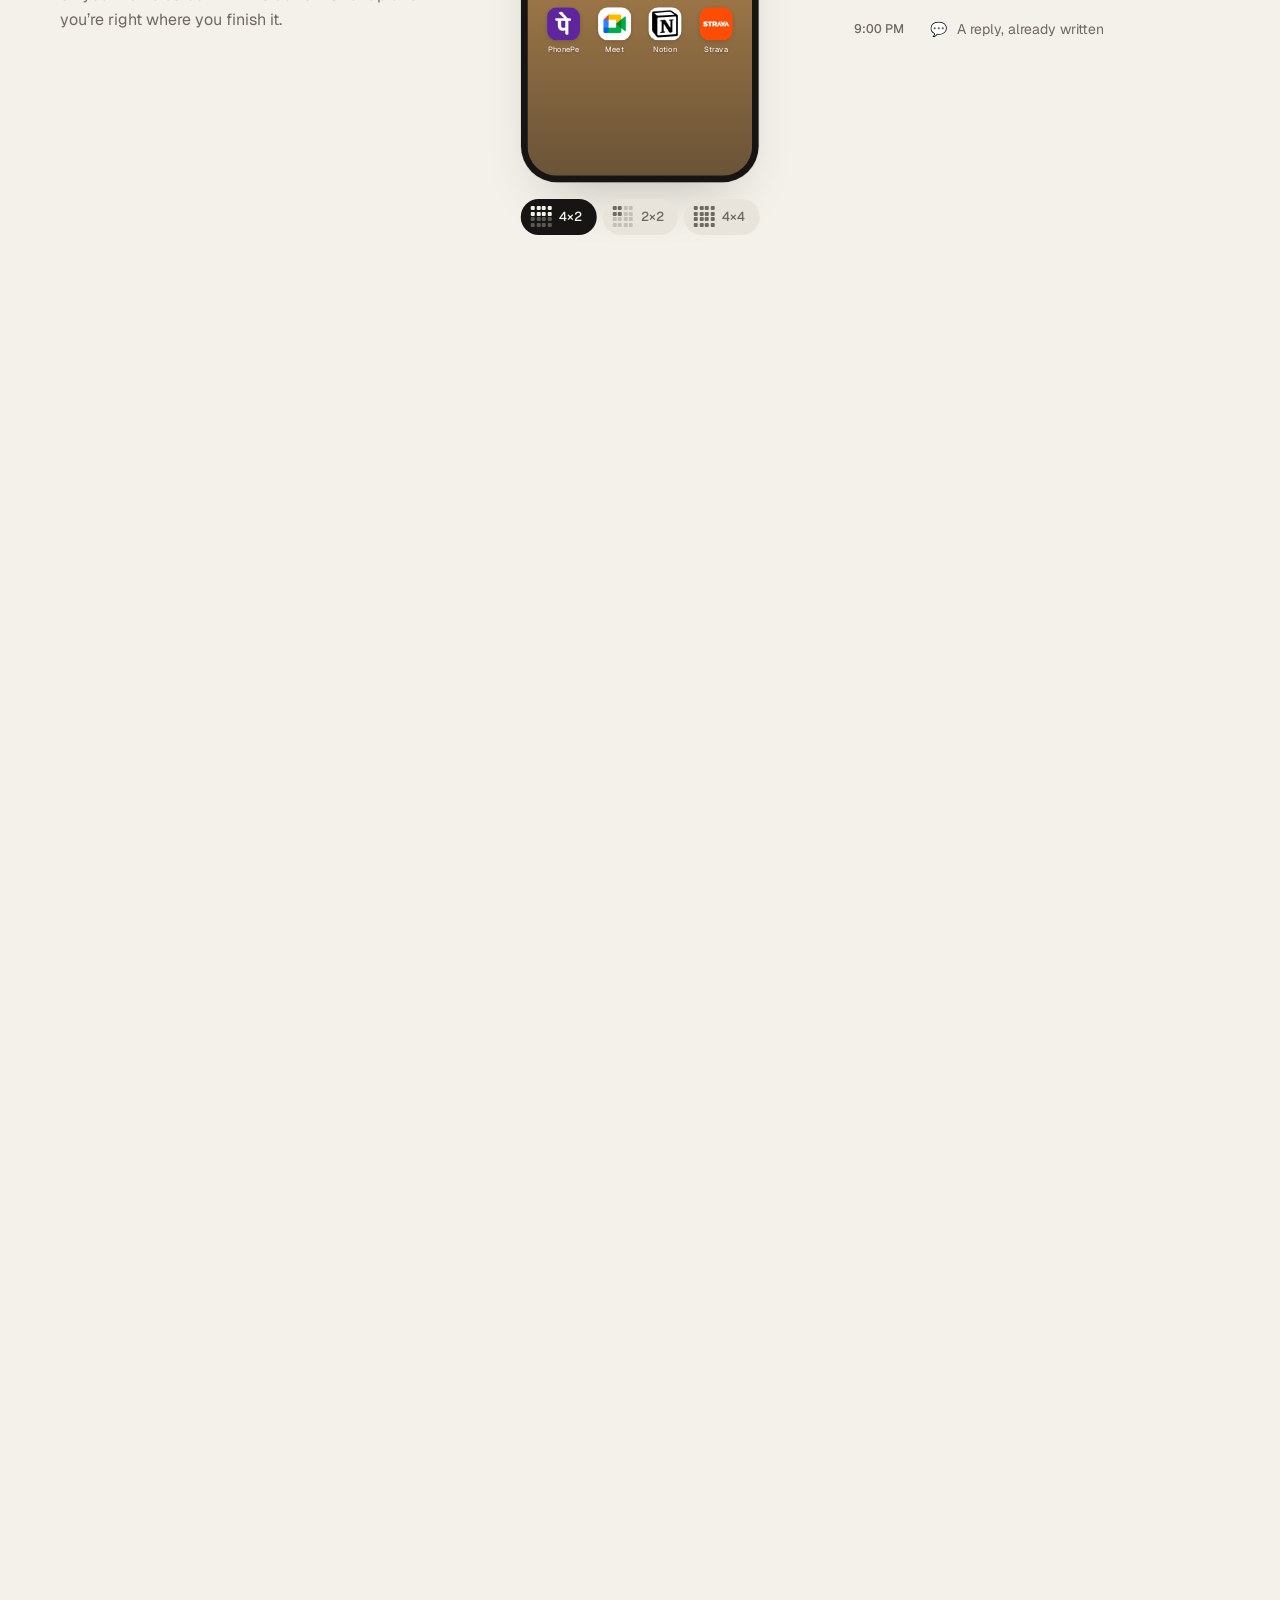
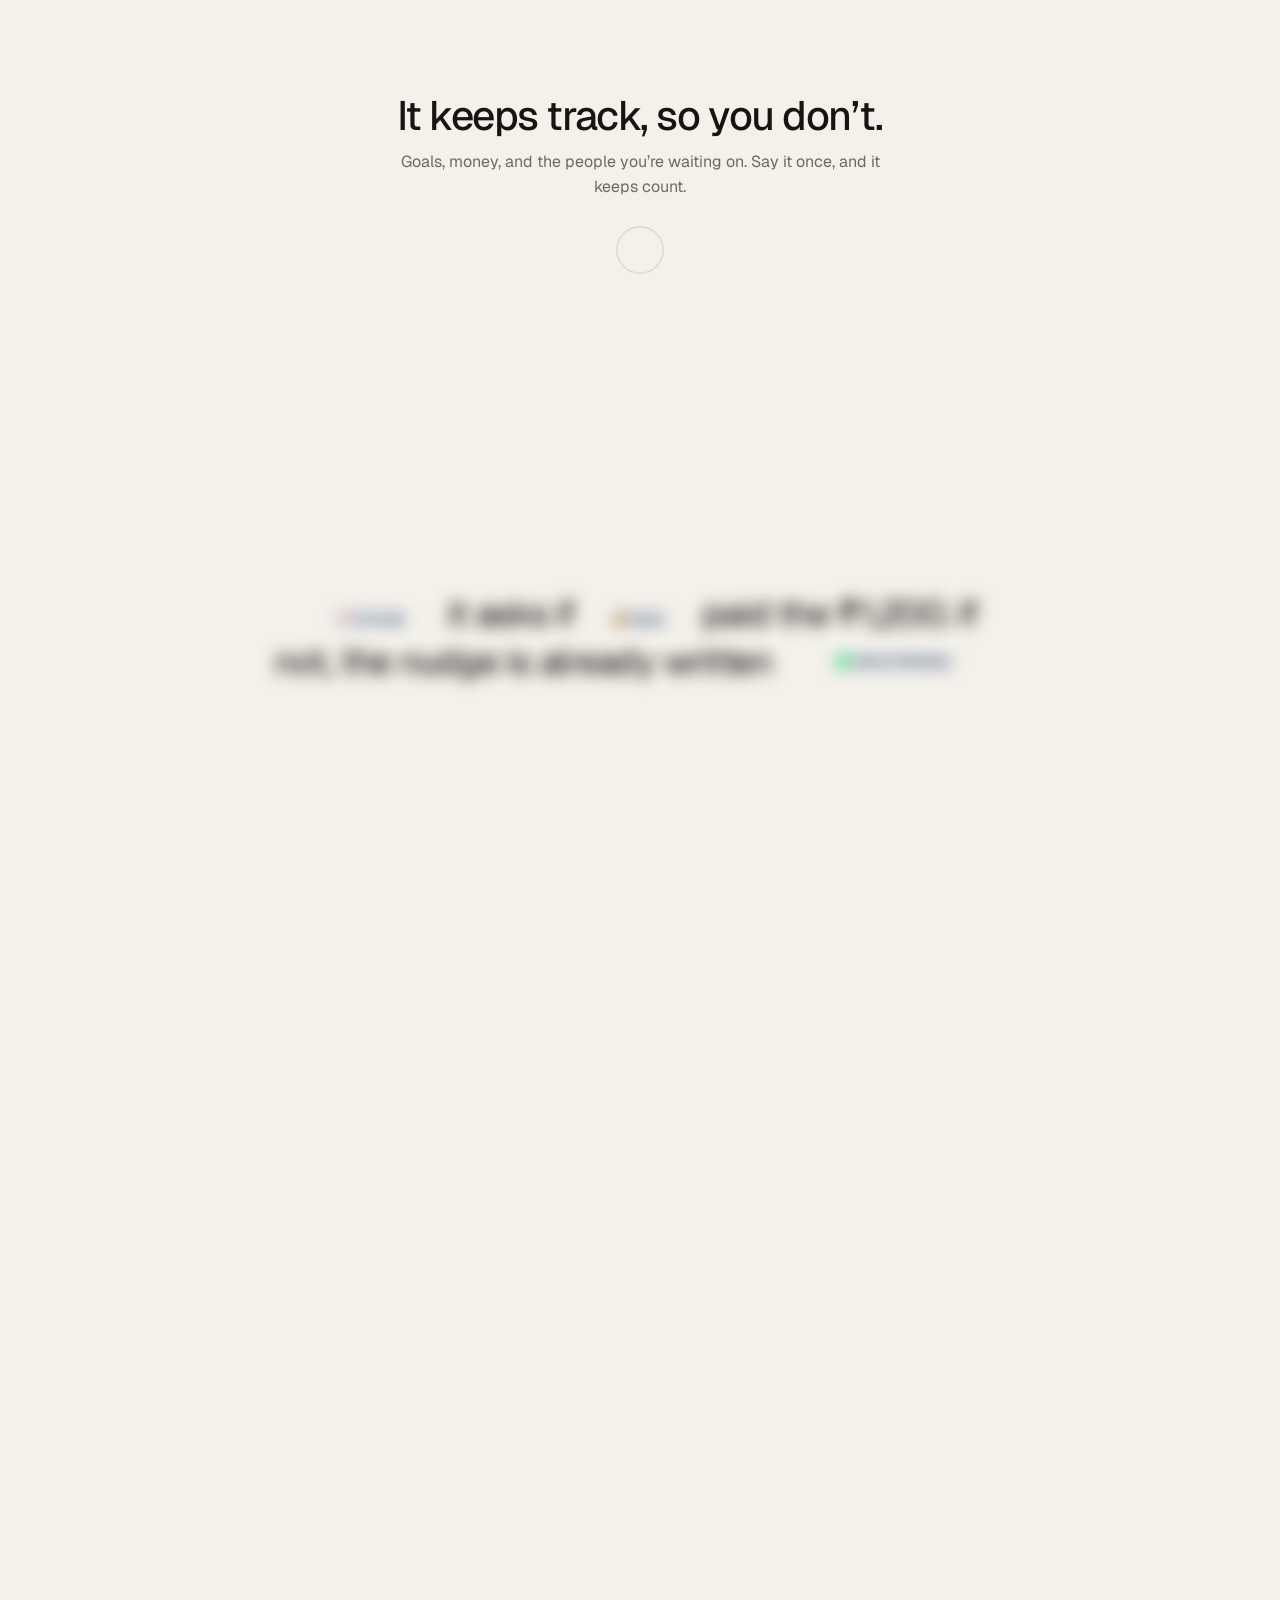
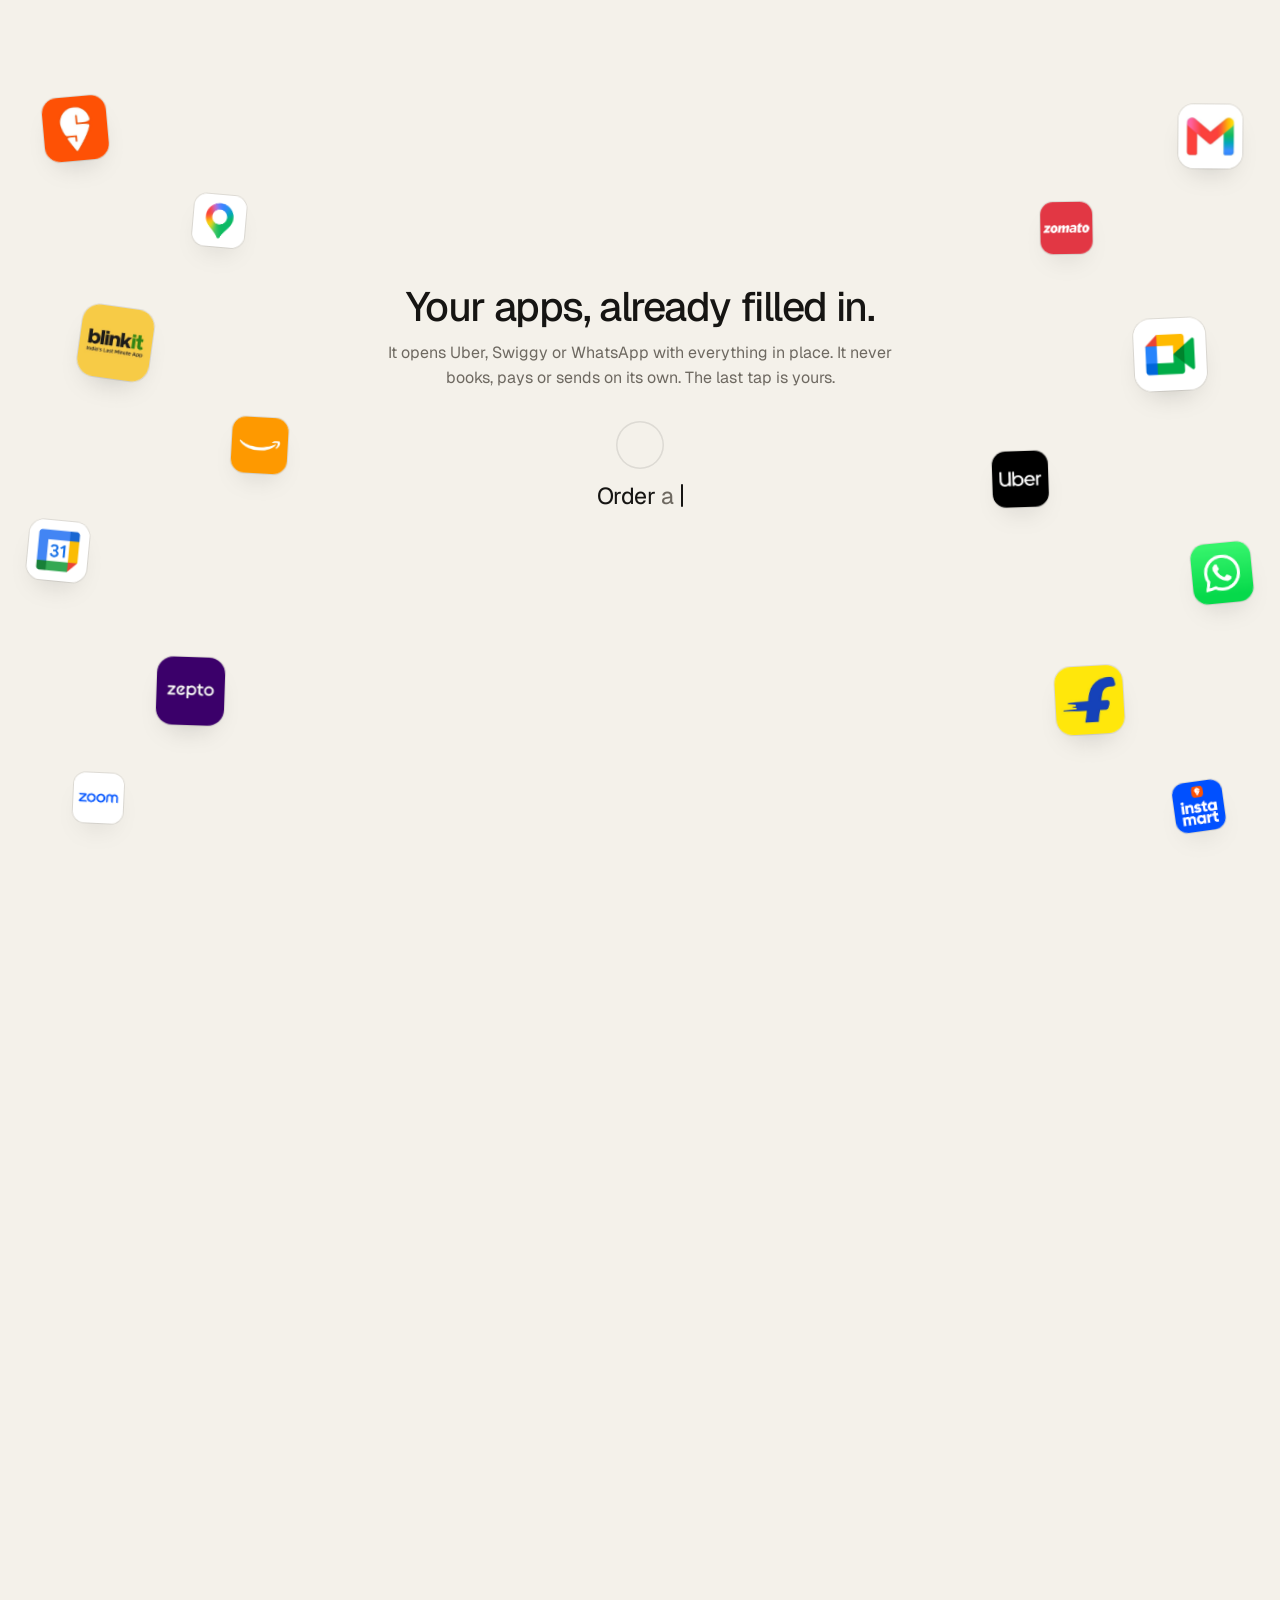
==== commit 924aae46: "Sign the footer: Made by Aarya Shah, linked to LinkedIn Co-Authored-By: Claude Opus 5.5 <noreply@ant" ====
--- a/index.html
+++ b/index.html
@@ -49,7 +49,7 @@
       <div><small>Company</small><a href="#join">Early access</a><a href="#join">Privacy</a></div></nav>
   </div>
   <div class="wm" aria-hidden="true"><span class="wl"><span class="wc" style="--j:0">G</span><span class="wc wo" style="--j:1"></span><span class="wc" style="--j:2">a</span><span class="wc" style="--j:3">l</span><span class="wc" style="--j:4">k</span><span class="wc" style="--j:5">e</span><span class="wc" style="--j:6">e</span><span class="wc" style="--j:7">p</span><span class="wc" style="--j:8">e</span><span class="wc" style="--j:9">r</span></span></div>
-  <div class="wrap fbot"><span>© 2026 Goalkeeper</span><span>Made for full days.</span></div>
+  <div class="wrap fbot"><span>© 2026 Goalkeeper</span><span>Made by <a class="by" href="https://www.linkedin.com/in/aaryahshah/" target="_blank" rel="noopener">Aarya Shah</a></span></div>
 </footer>
 <button class="io fly" type="button" aria-label="Talk to Goalkeeper" hidden></button>
 <script src="assets/js/site.js"></script>
--- a/assets/css/site.css
+++ b/assets/css/site.css
@@ -405,6 +405,8 @@
 .wm.on .wo,.wm.fit .wo{width:calc(.56em * 1.6 / .92)}
 .wm.fit .wo{transition:none}
 .fbot{display:flex;justify-content:space-between;gap:16px;padding-block:6px 28px;font-size:13px;color:var(--sub)}
+.by{color:var(--fg);text-decoration:underline;text-decoration-color:var(--line);text-underline-offset:3px;transition:text-decoration-color .2s}
+.by:hover,.by:focus-visible{text-decoration-color:currentColor}
 @media (max-width:900px){.tr{grid-template-columns:repeat(2,minmax(0,1fr));gap:26px 22px}}
 @media (max-width:720px){
   .fin .d{font-size:16px}
